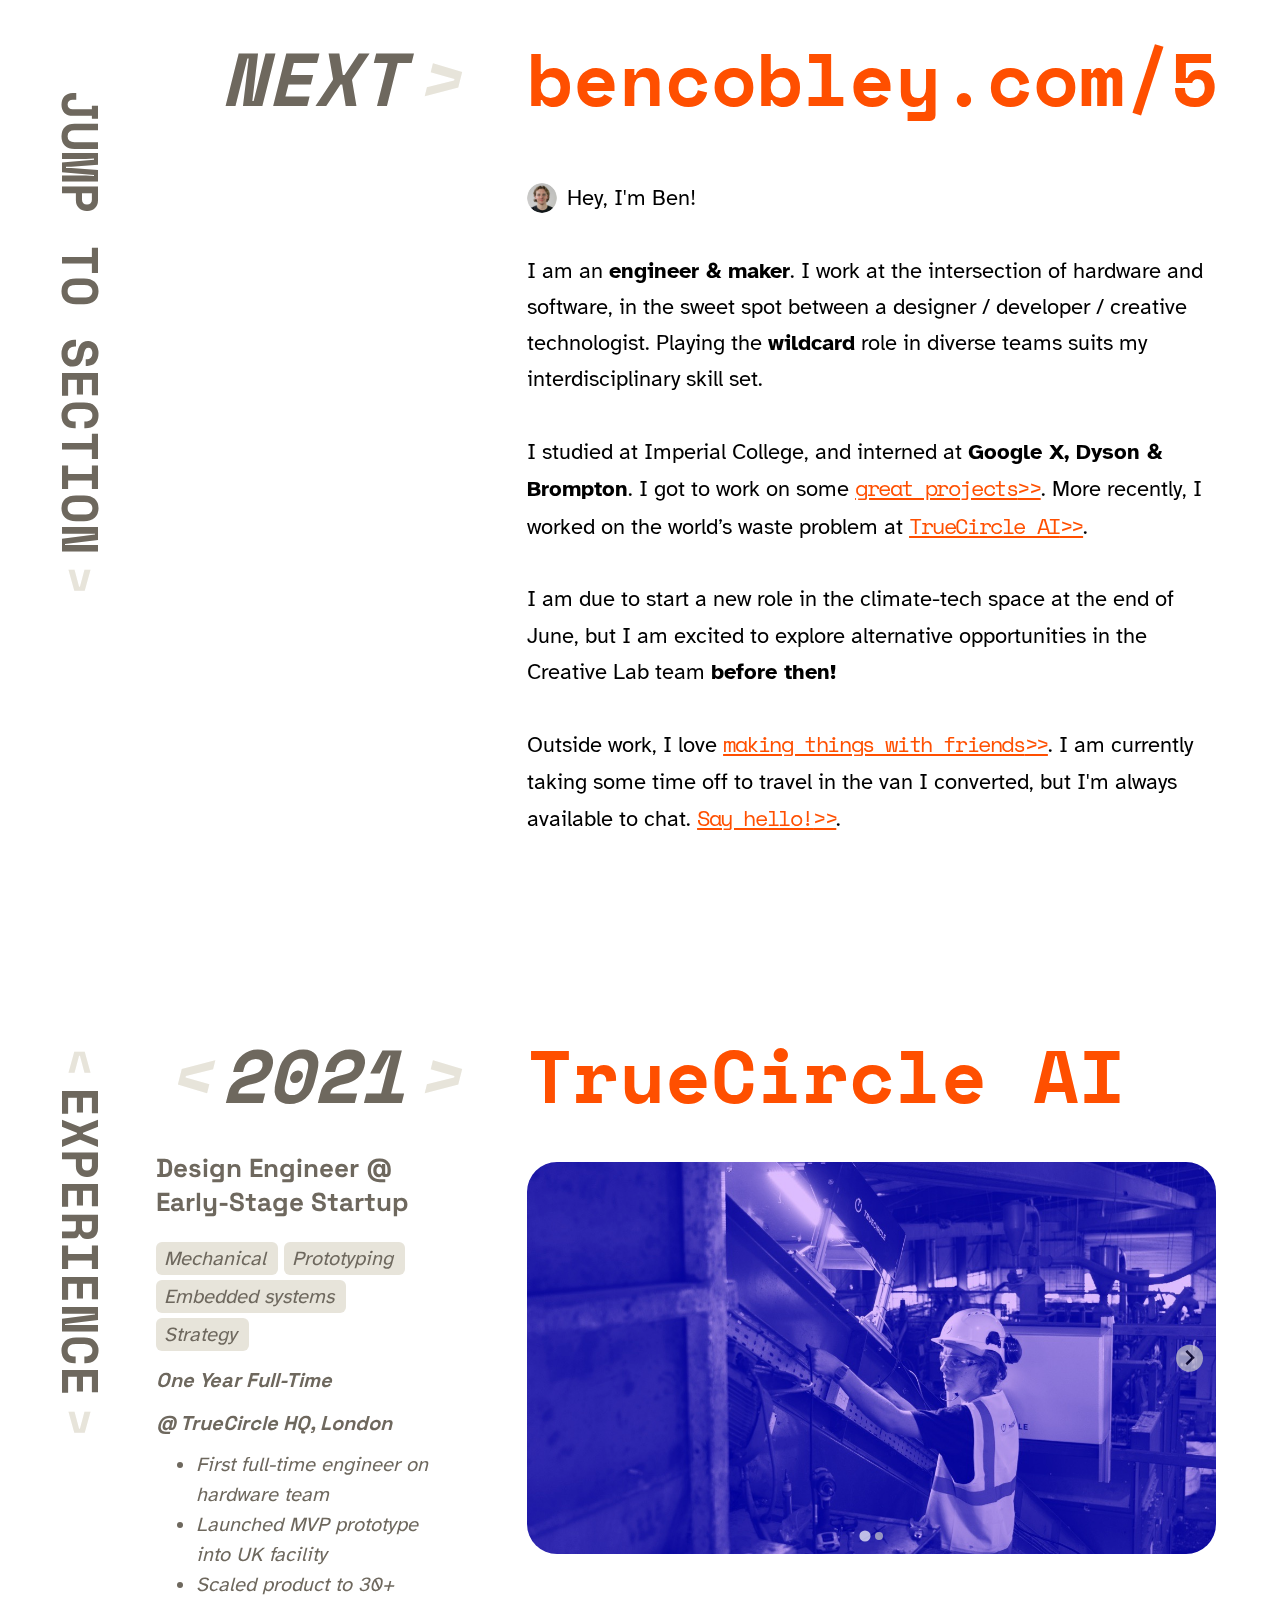
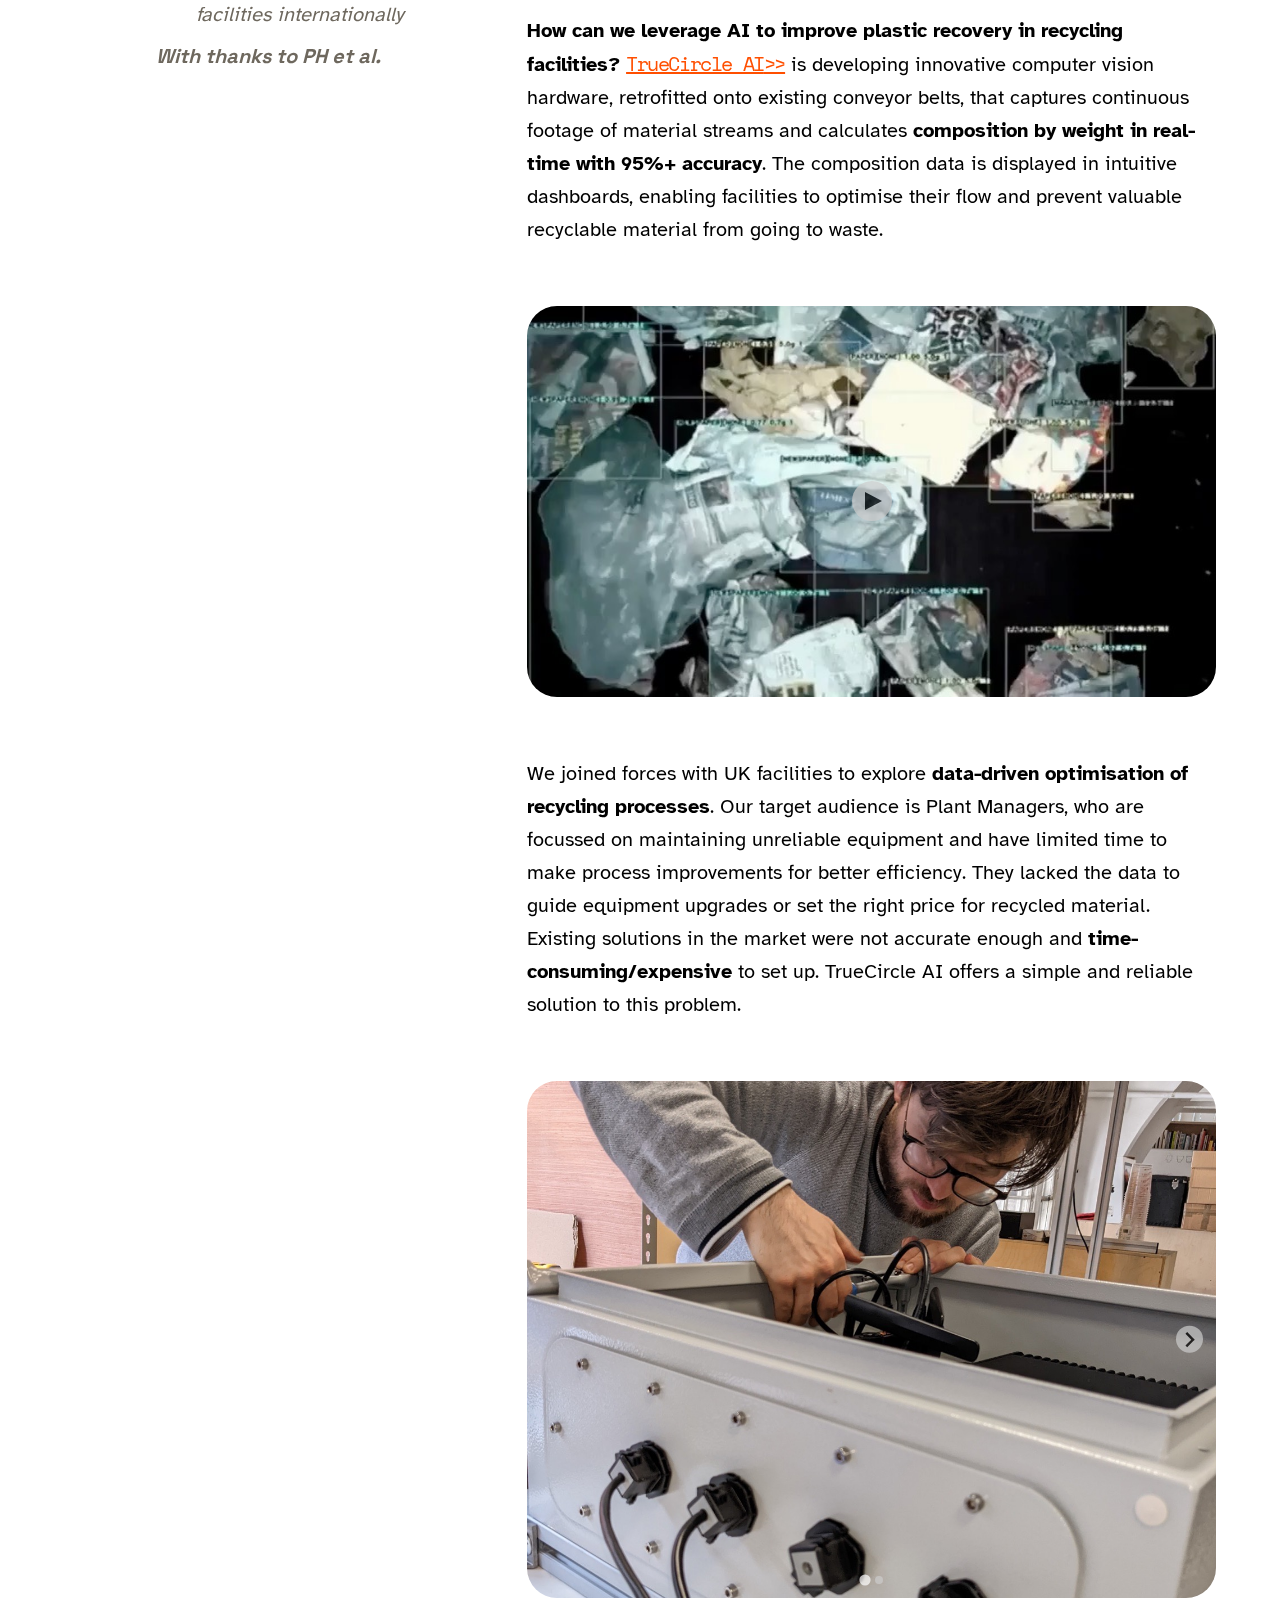
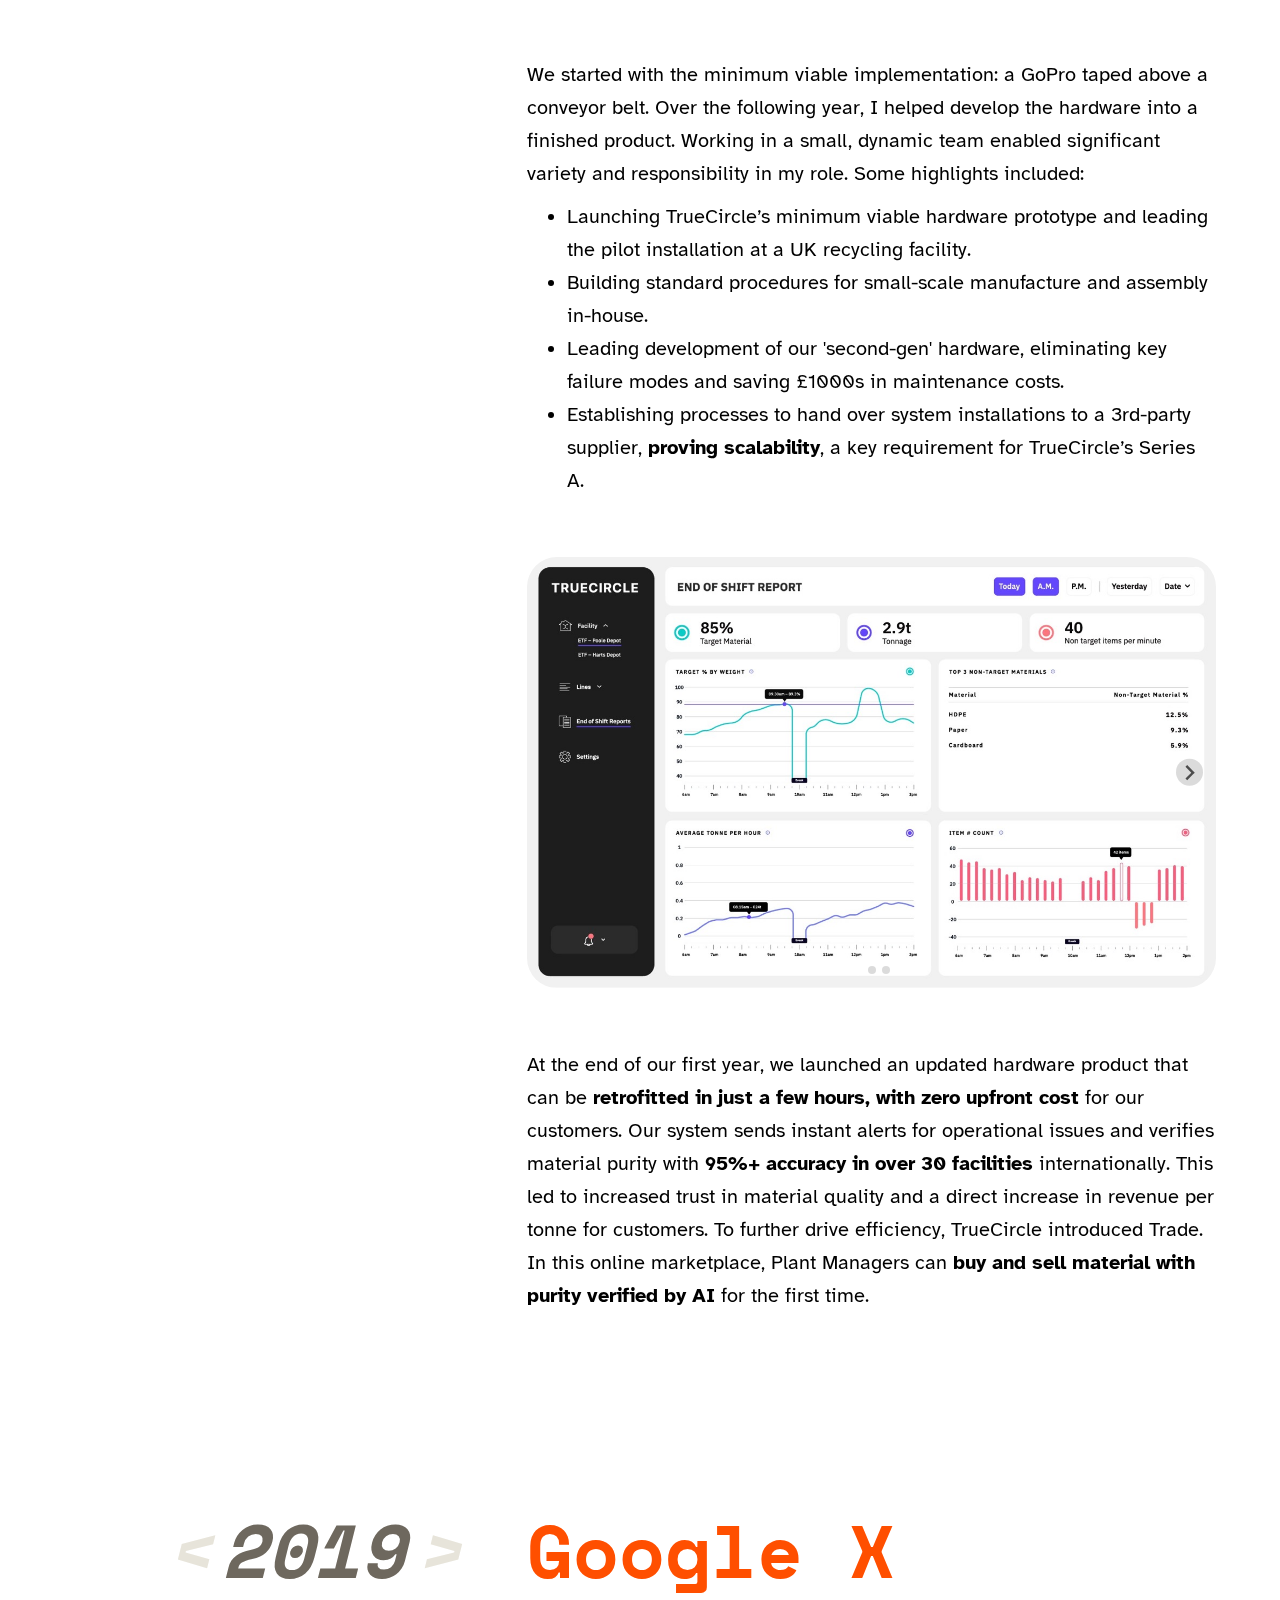
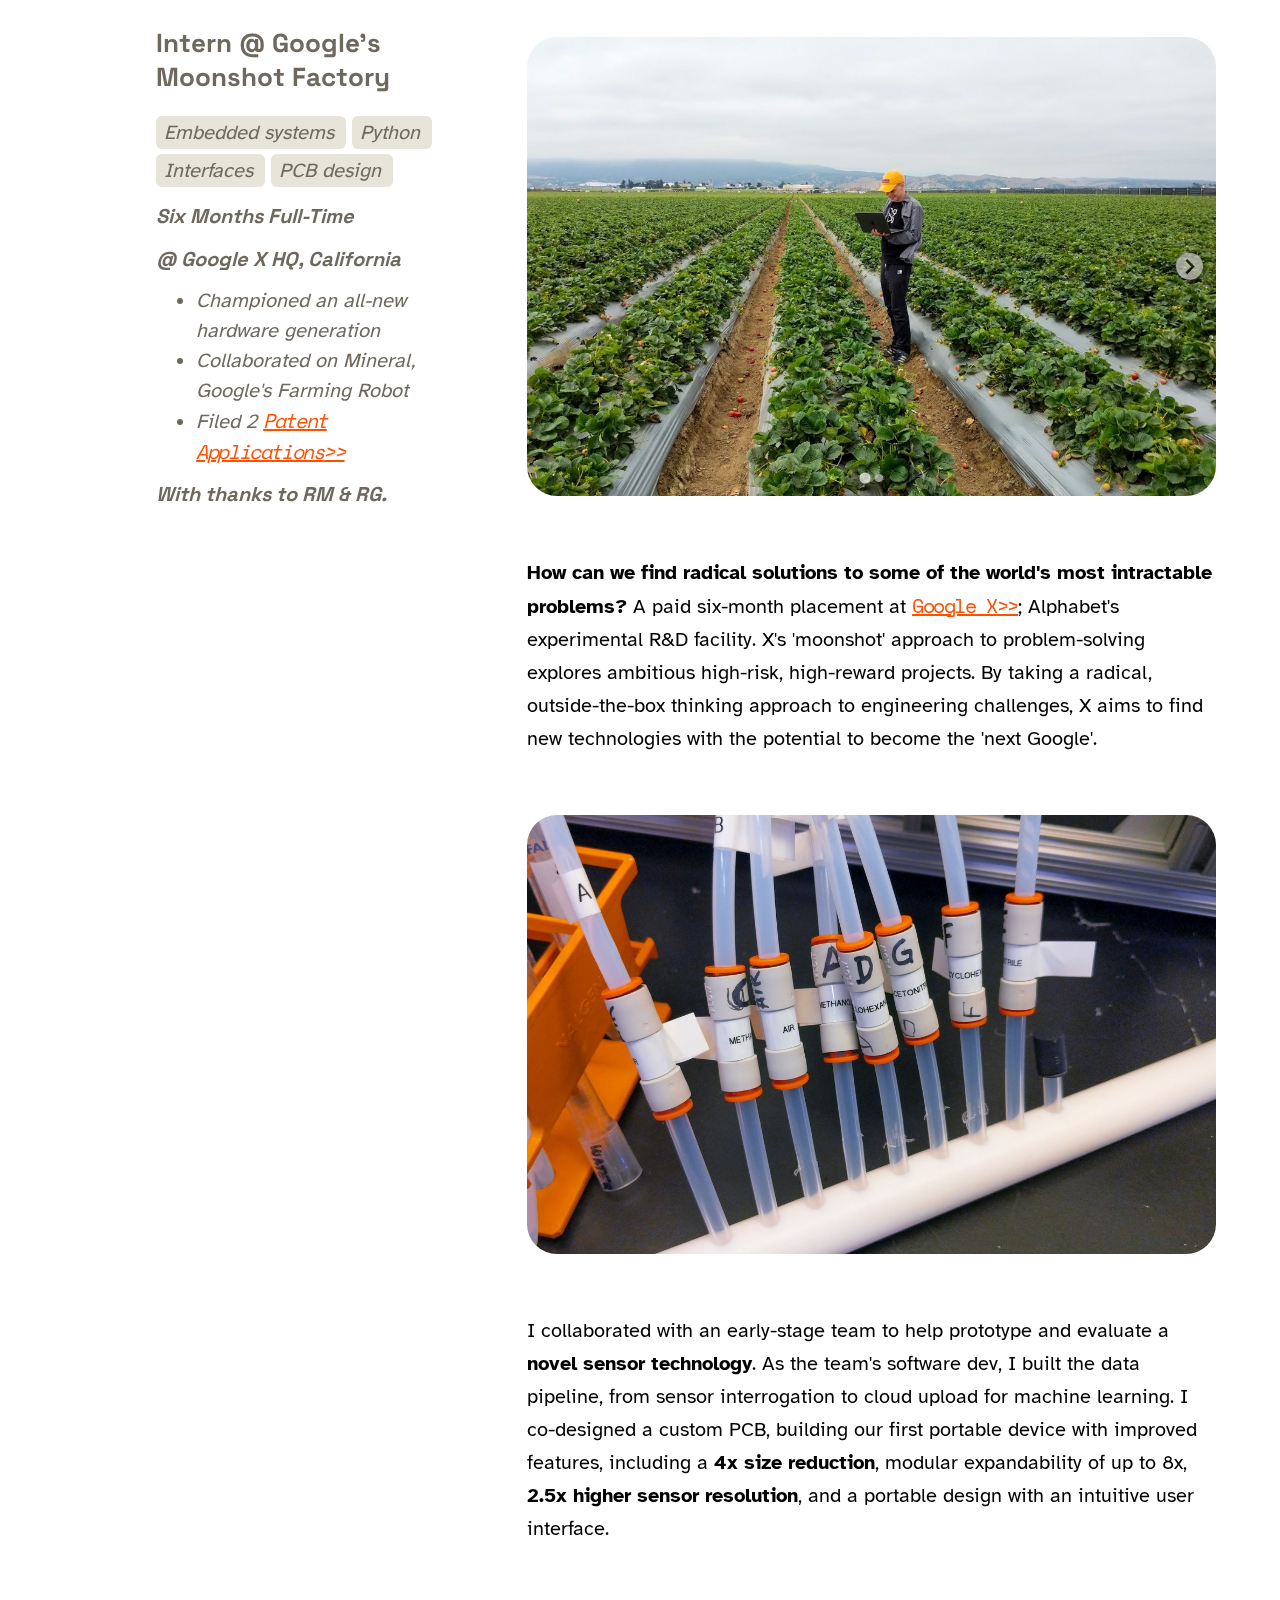
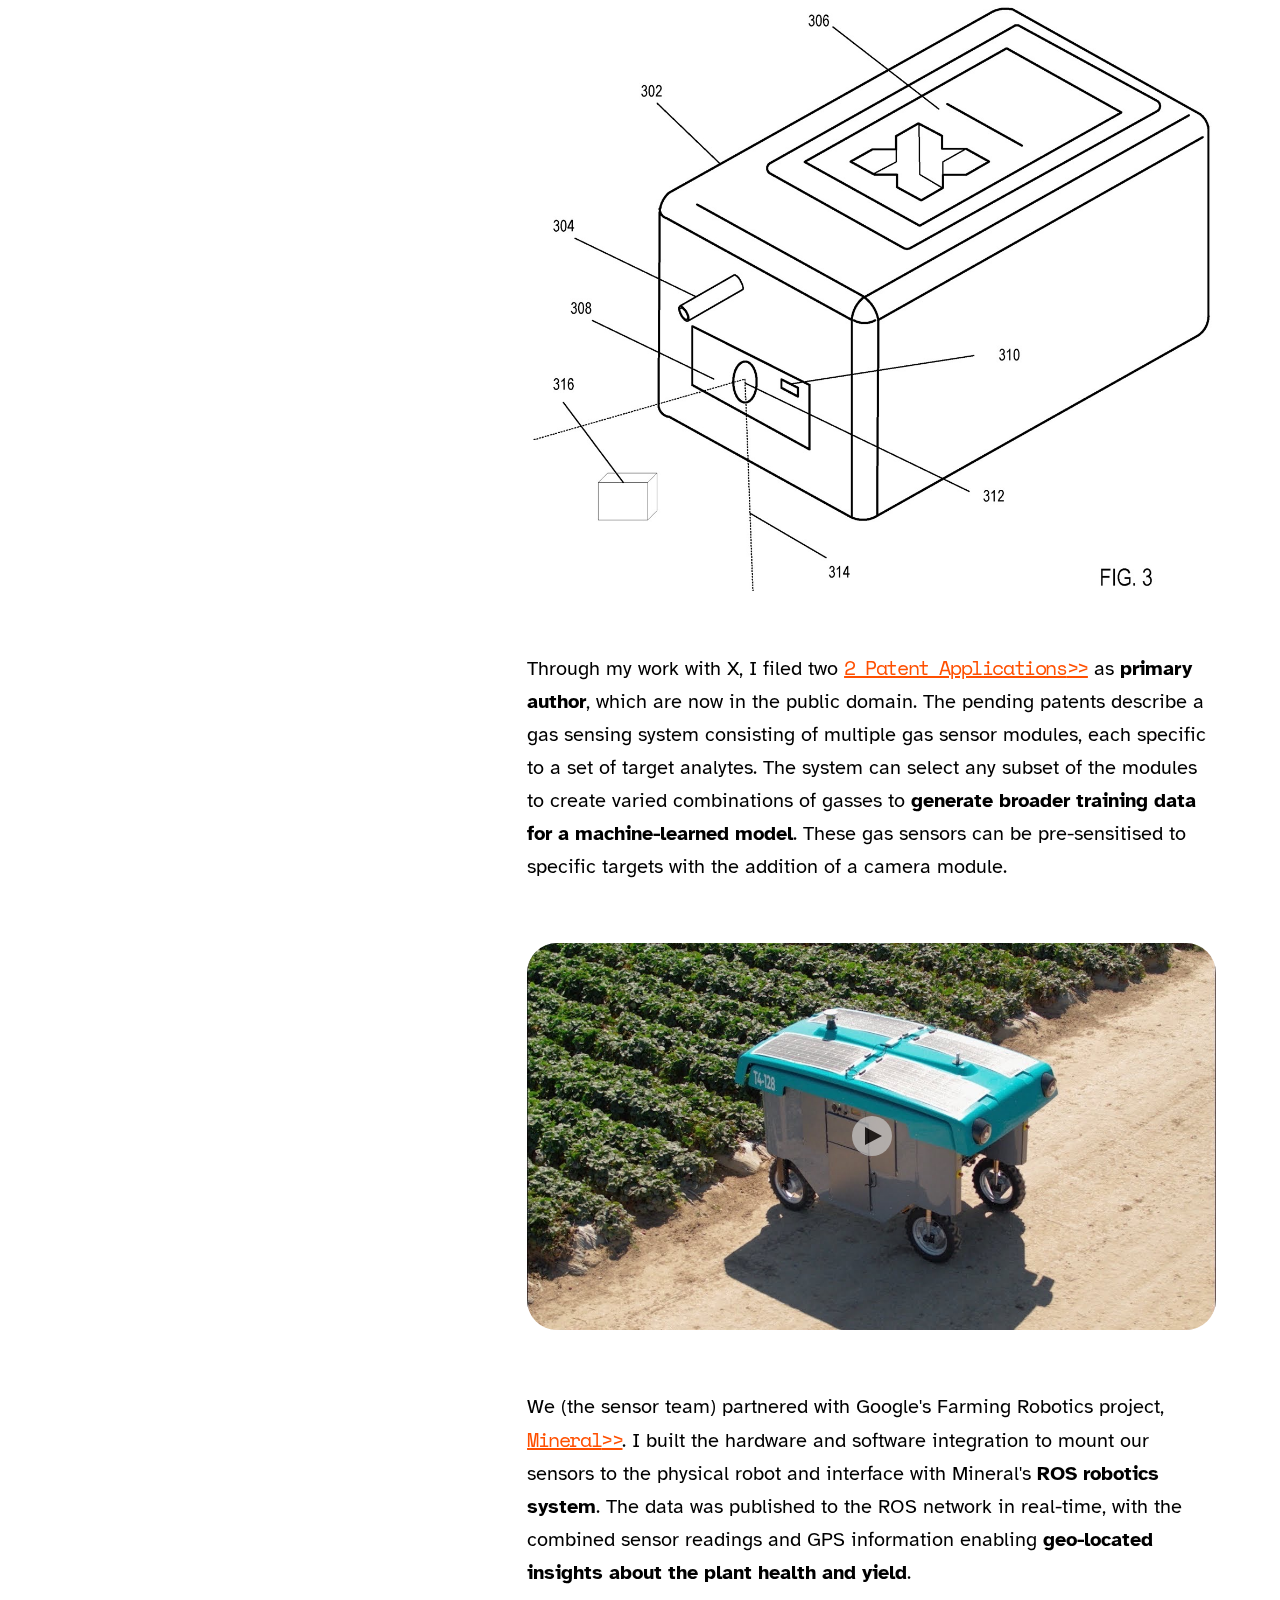
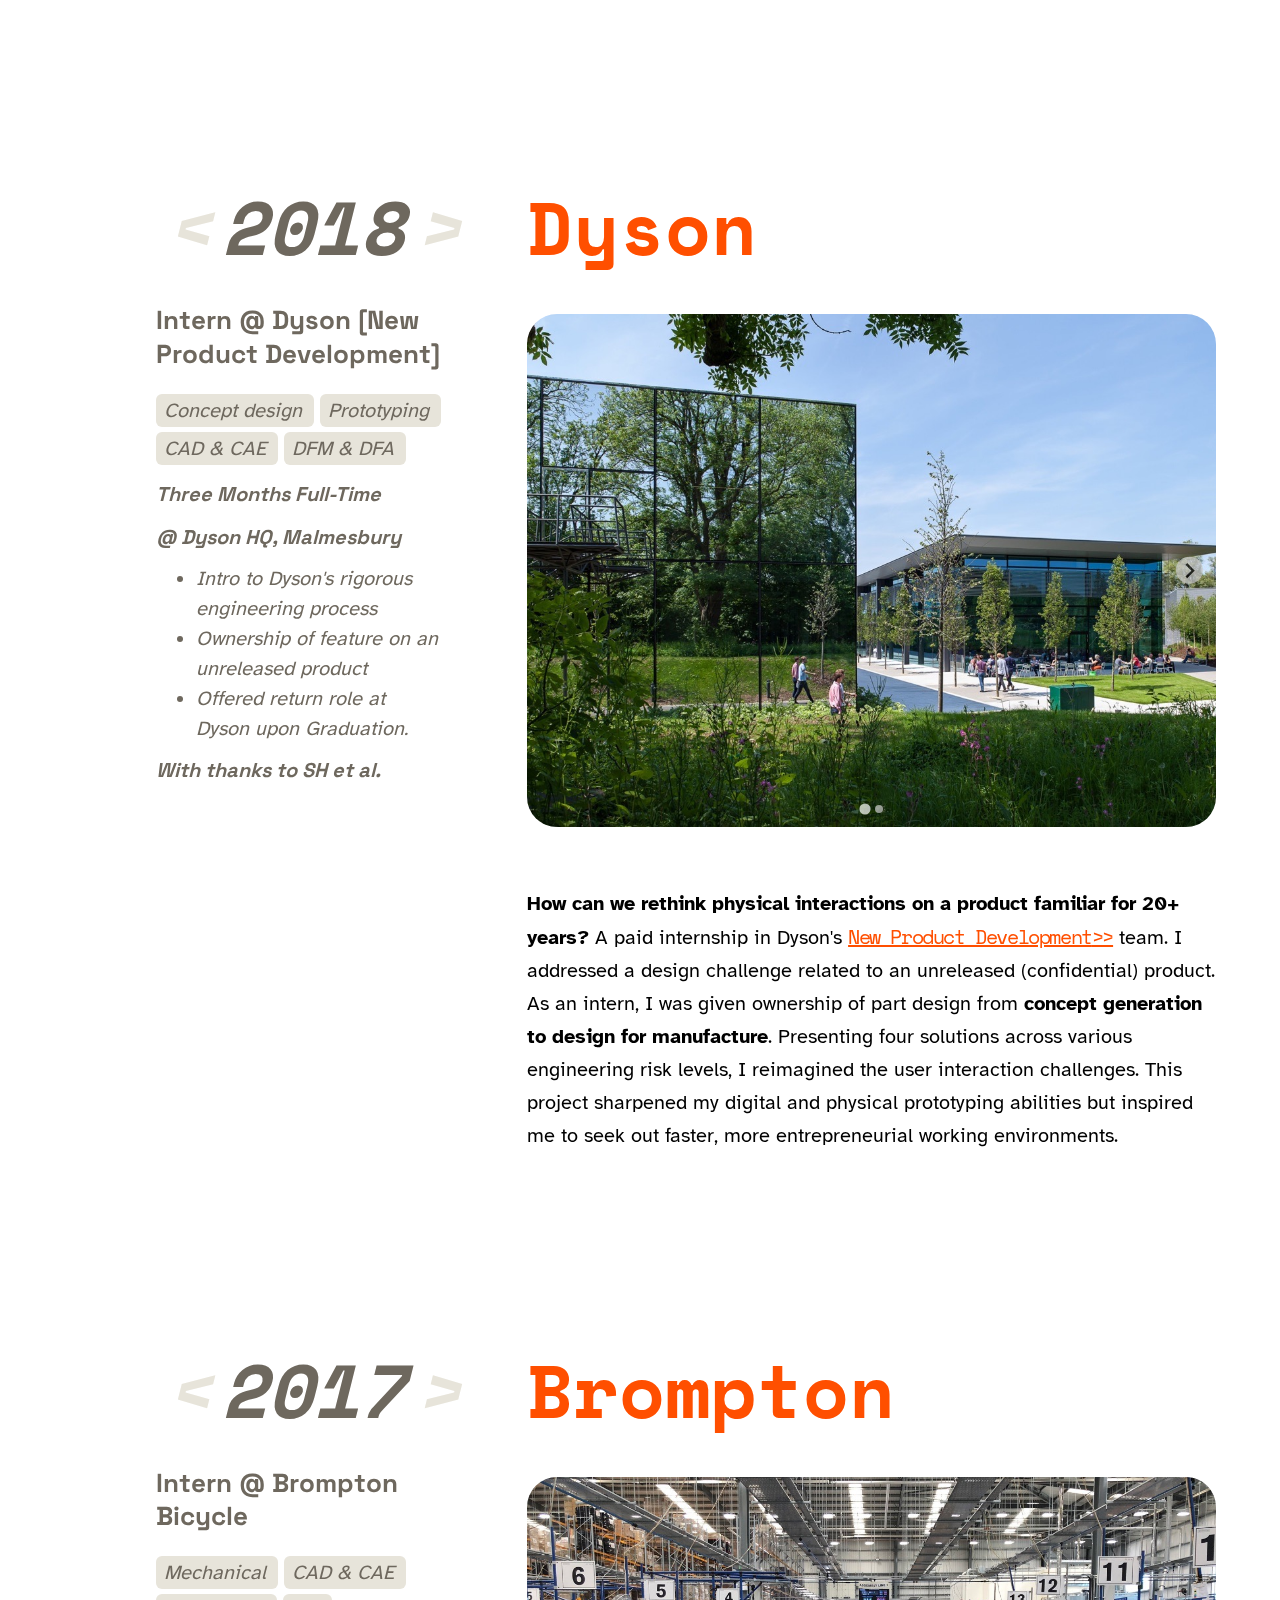
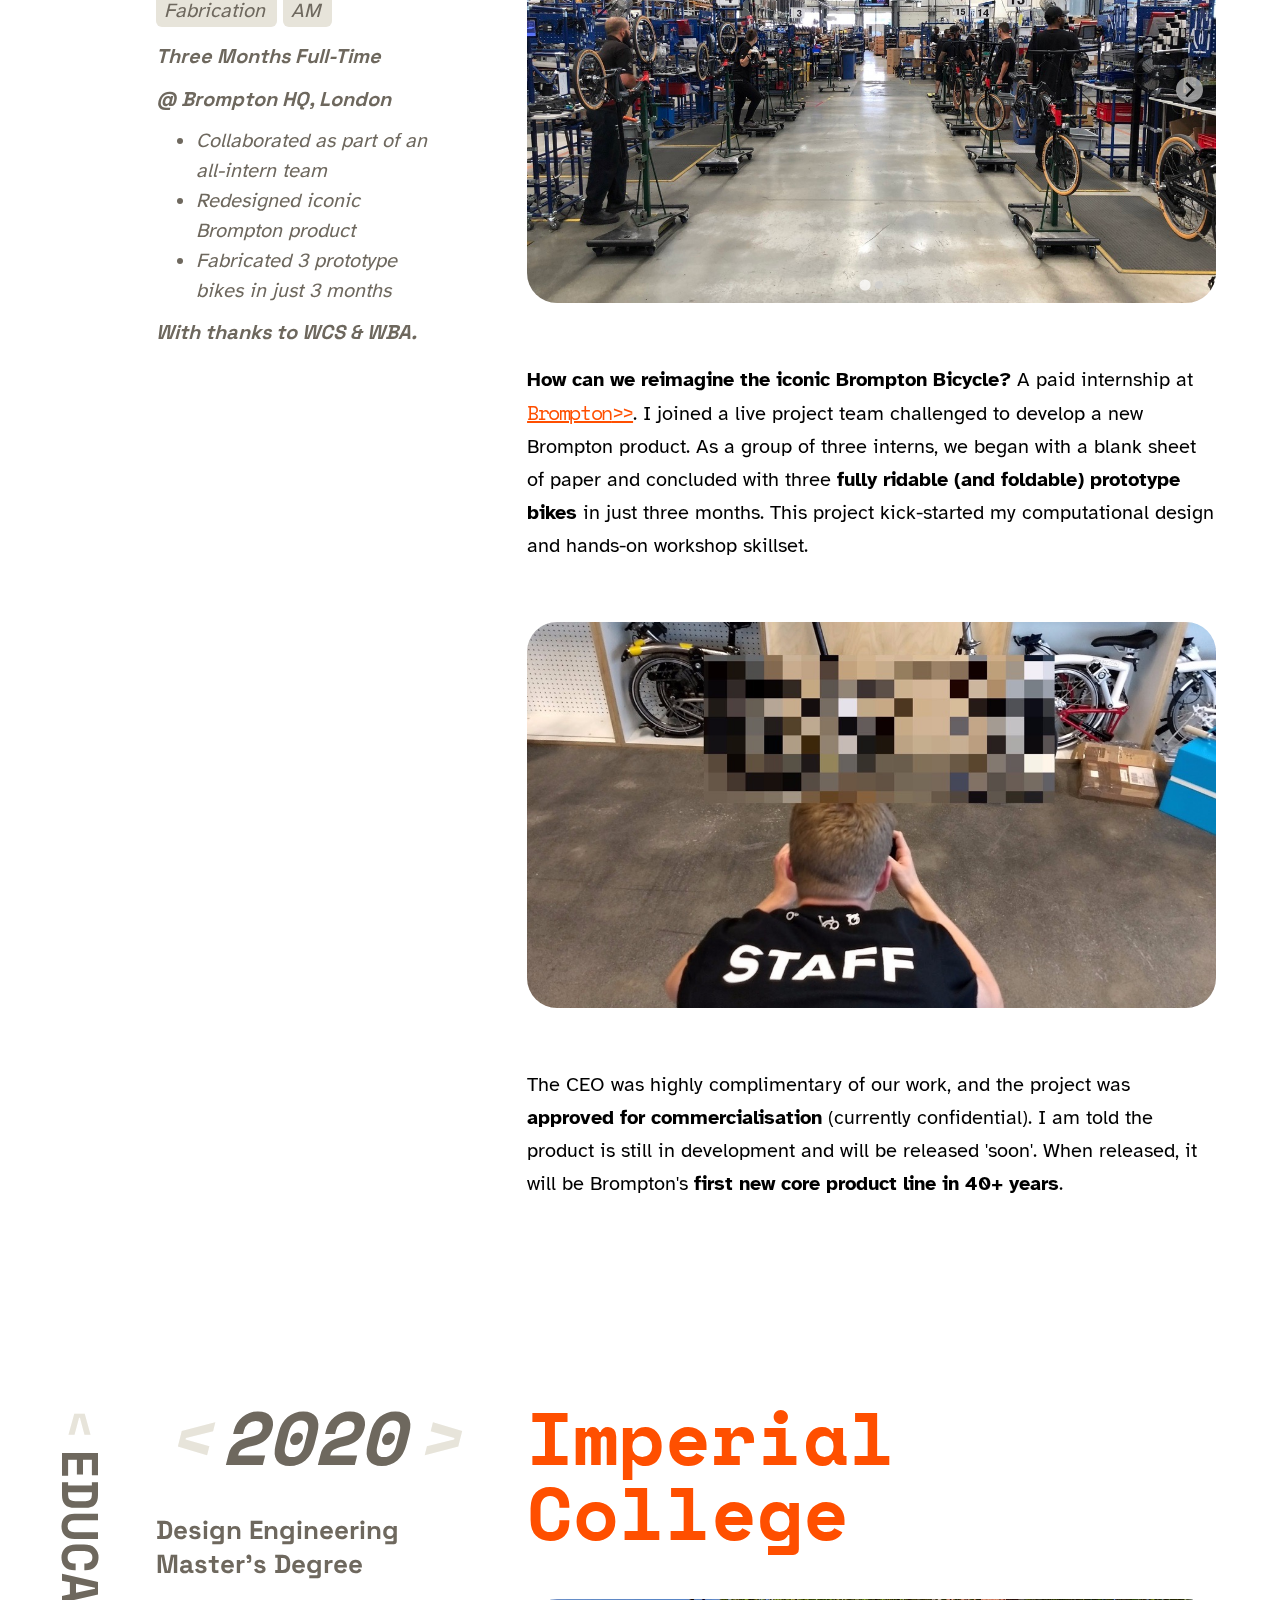
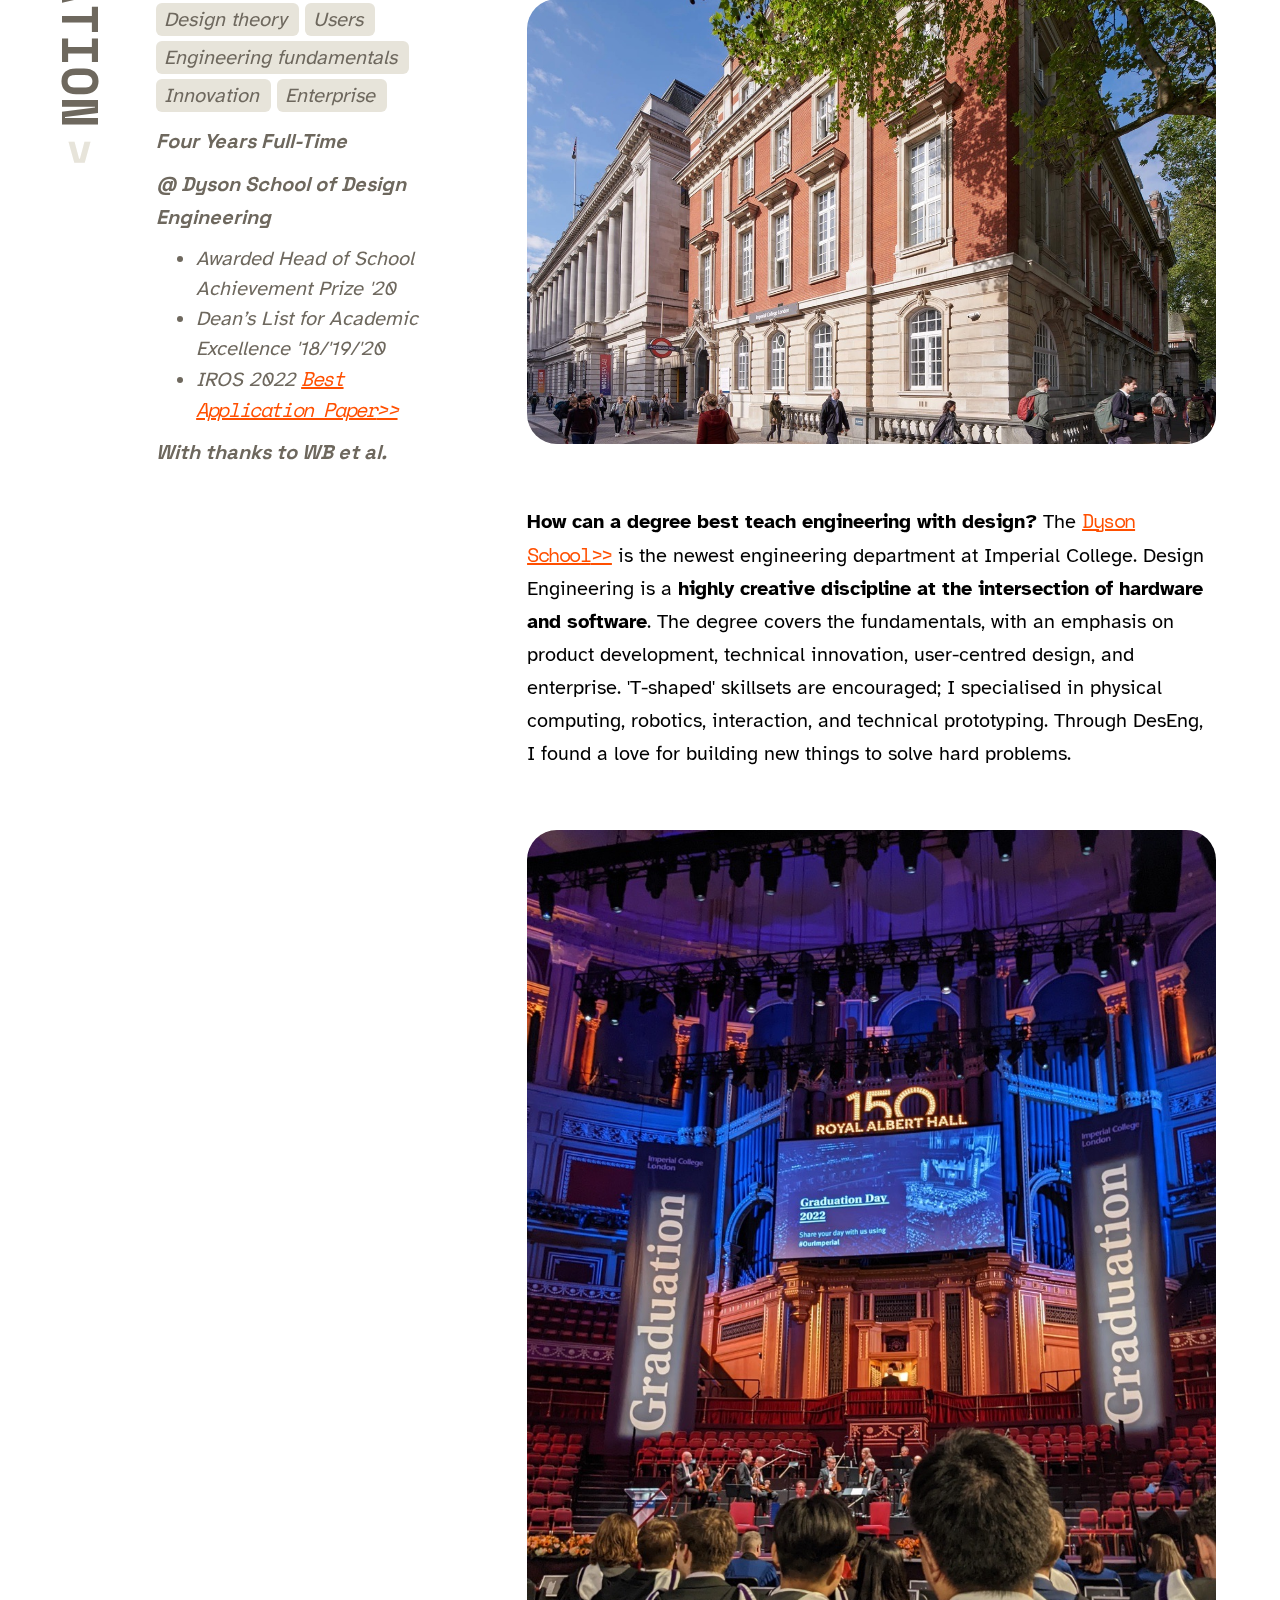
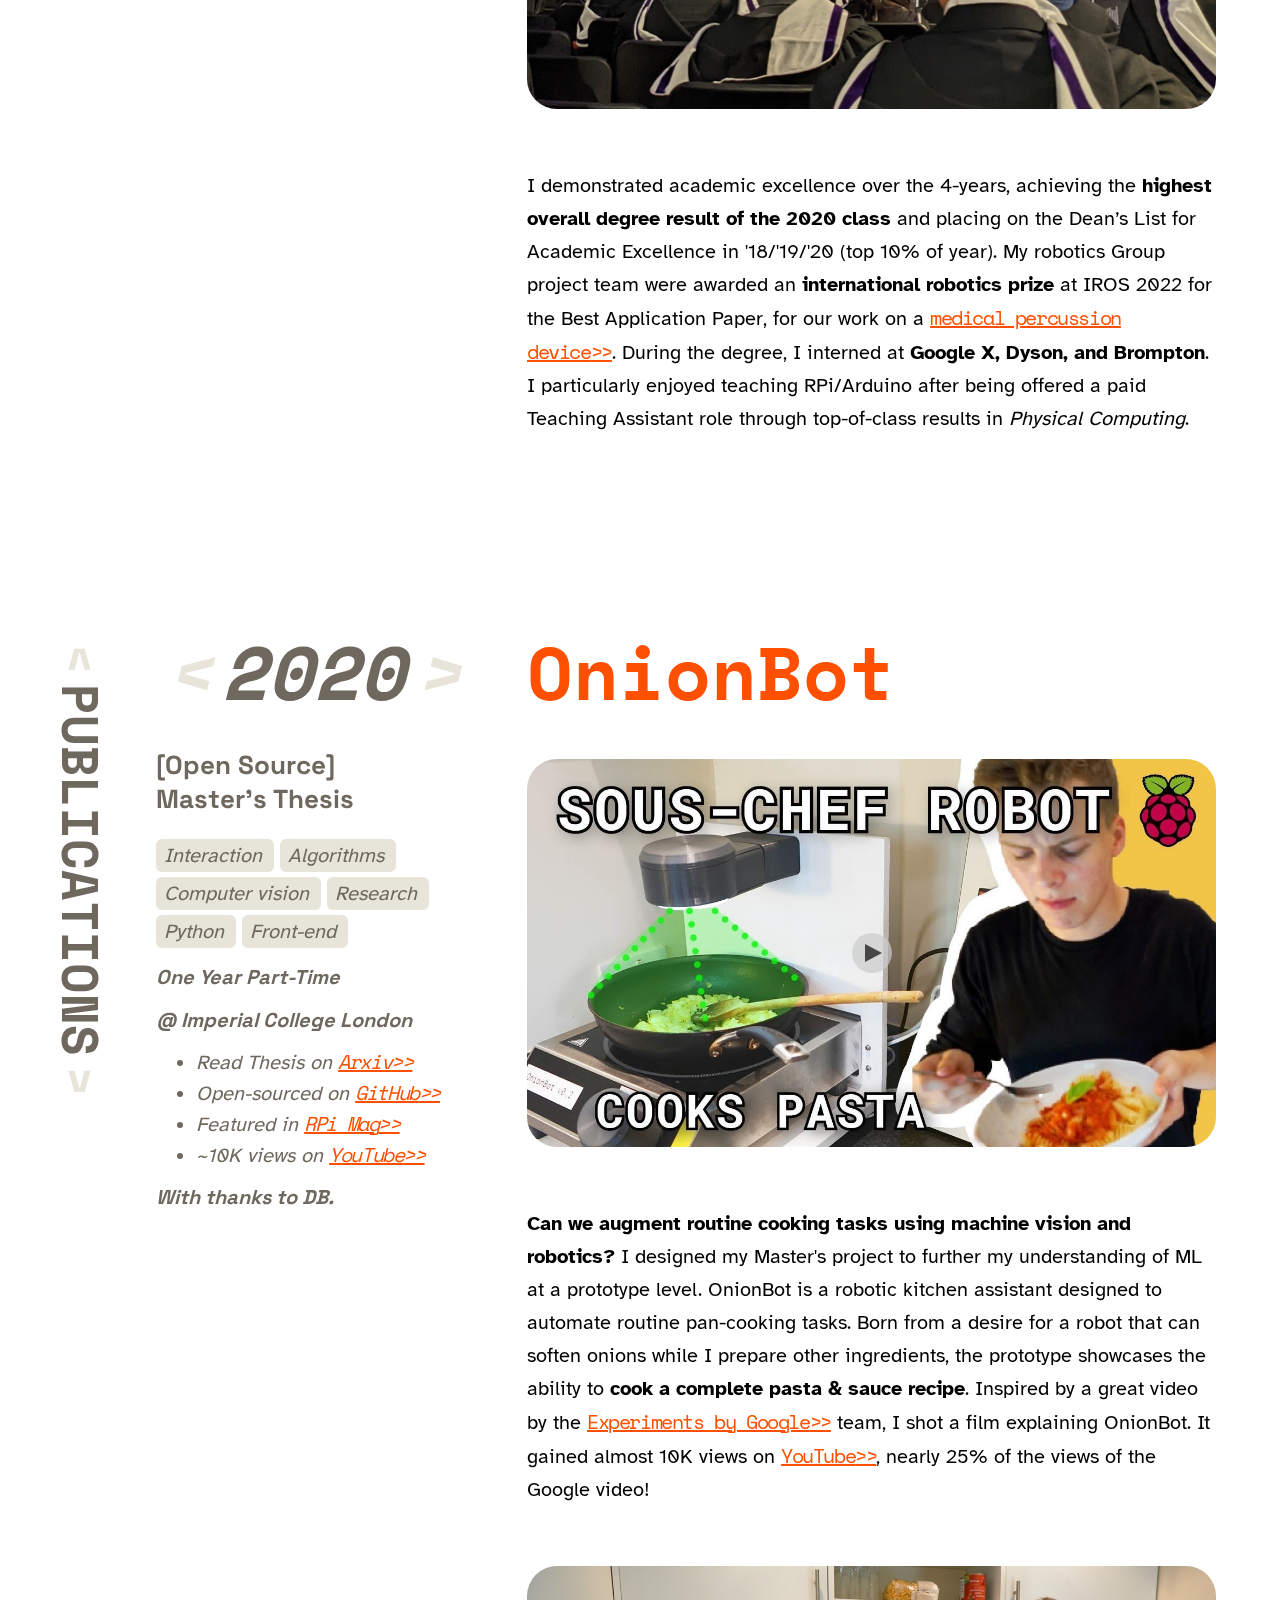
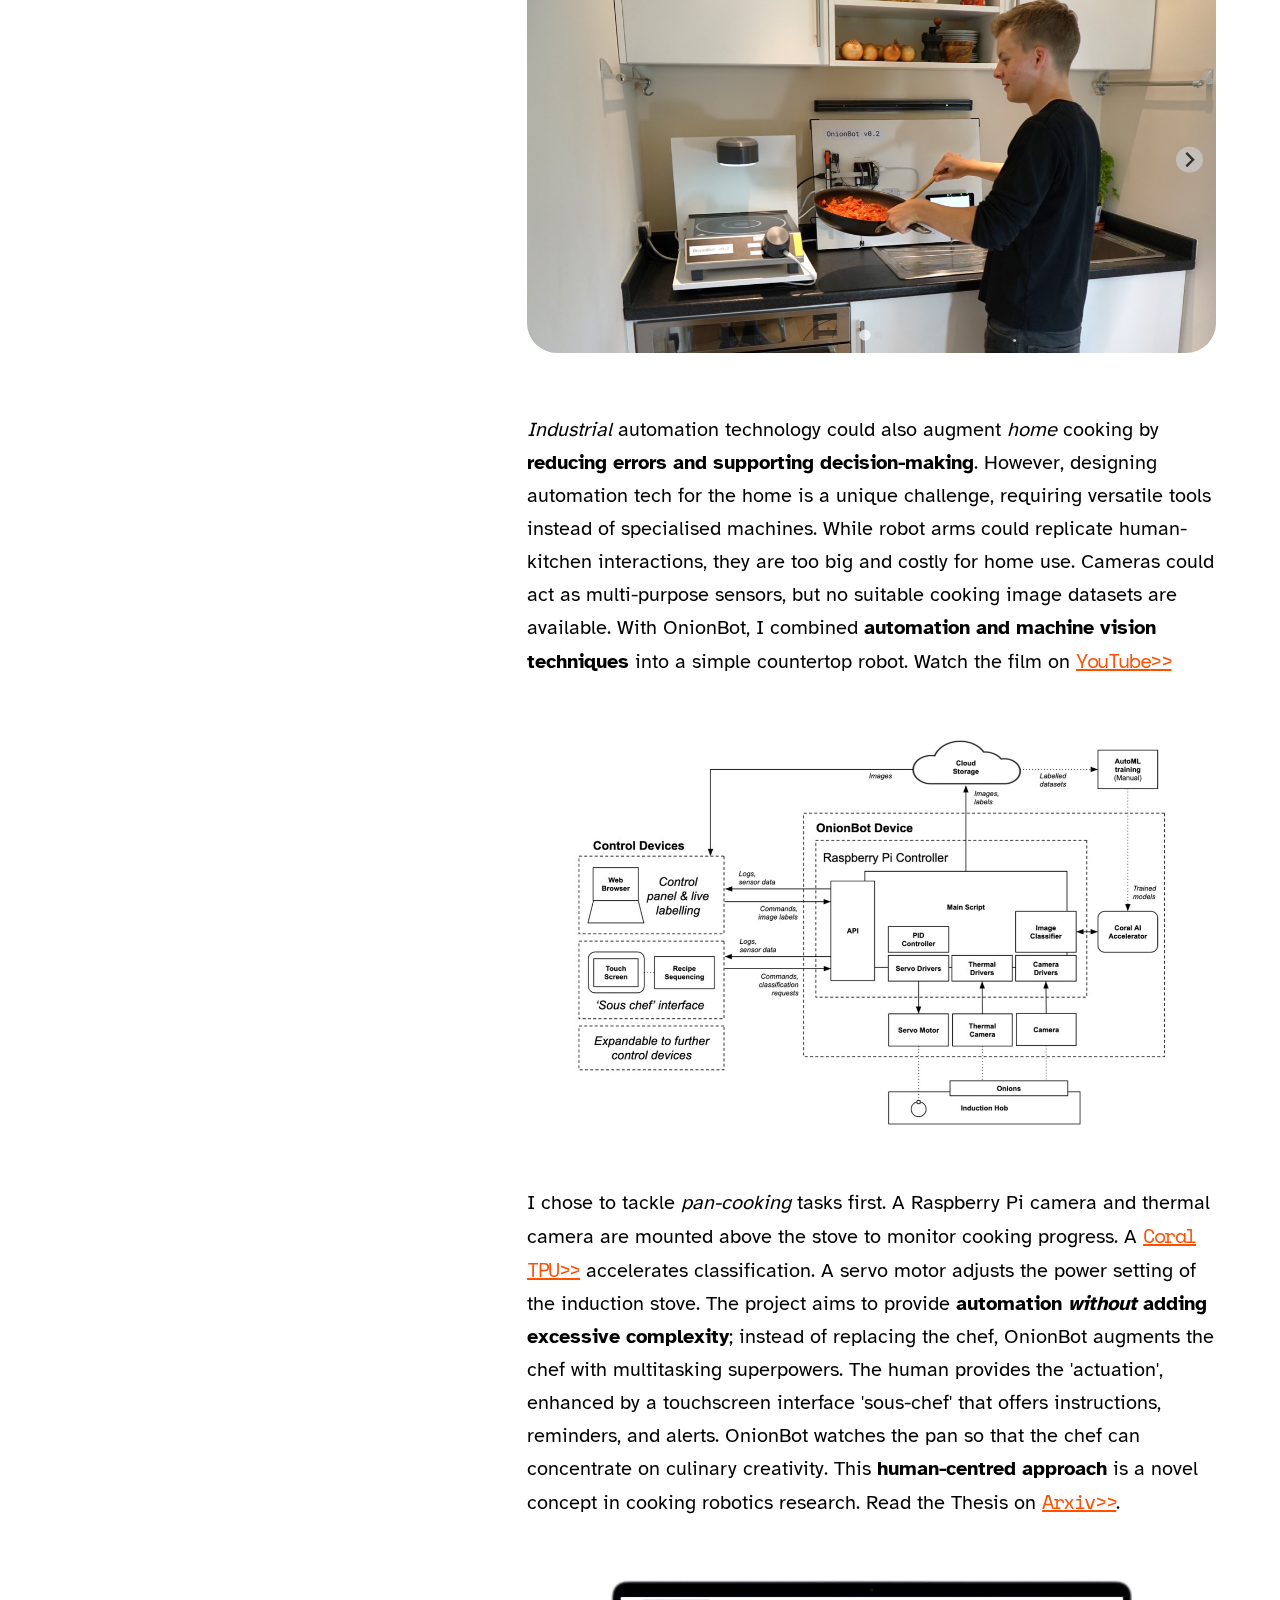
==== 5.html @ ce16a99c "Delete title, wording changes" ====
<!DOCTYPE html>
<html lang="en">
  <head>
    <meta charset="UTF-8" />
    <meta name="viewport" content="width=device-width, initial-scale=1.0" />
    <meta http-equiv="X-UA-Compatible" content="ie=edge" />
    <title>Hey! I’m Ben. | Design Engineer</title>
    <link rel="stylesheet" href="static/style.css" />
    <link rel="stylesheet" href="static/splide/splide.min.css" />
    <link rel="stylesheet" href="static/splide/splide-extension-video.min.css" />
    <link rel="apple-touch-icon" sizes="180x180" href="static/img/apple-touch-icon.png" />
    <link rel="icon" type="image/png" sizes="32x32" href="static/img/favicon-32x32.png" />
    <link rel="icon" type="image/png" sizes="16x16" href="static/img/favicon-16x16.png" />
    <meta name="theme-color" content="#000000" />
  </head>
  <body>
    <script src="static/jquery.js"></script>
    <script src="static/splide/splide.min.js"></script>
    <script src="static/splide/splide-extension-video.min.js"></script>
    <script src="static/splide/splide-extension-intersection.min.js"></script>
    <script src="static/index.js"></script>

    <!-- Content generated by Jinja2 in timeline.html: -->
    

<!-- This timeline.html file extends the base.html file, and is where the timeline content is generated. 
  The Jinja2 templating language is used to generate the HTML content from the data in the CSV files. -->



<!-- THEME -->
<div class="column">
  <div class="row theme-row" id="JUMP TO SECTION">
    <div class="column theme-column">
      <div class="theme-sticky"><a class="arrow up">&#60;</a>JUMP TO SECTION<a class="arrow down">&#62;</a></div>
    </div>
    <!-- ARTICLES -->
    <div class="column article-column">
      
      <!-- ARTICLE -->
      <div class="row article-row" id="Home">
        <div class="article-sticky">
          <span class="date"><a class="arrow left">&#60;</a>Next<a class="arrow right">&#62;</a></span>
          <span class="shorttitle"></span>
          <span class="subtitle"></span>
          <span class="skills">
            
          </span>
          <span class="duration"></span>
          <span class="location"></span>
          <span class="highlights">
            <ul>
              
            </ul></span
          >
          <span class="thanks"></span>
        </div>
        <div class="article-body">
          <span class="title">bencobley.com/5</span>
            
          <span class="text"><span class="home">

<img class="me" src="static/img/me.png" />

Hey, I'm Ben! <br /><br />
            I am an <b>engineer & maker</b>.  I work at the intersection of hardware and software, in the sweet spot between a designer / developer / creative technologist. Playing the
            <b>wildcard</b> role in diverse teams suits my interdisciplinary skill set. <br /><br />
            I studied at Imperial College, and interned at <b>Google X, Dyson & Brompton</b>. I got to work on some
            <a href="https://www.bencobley.com/#Experience">great projects</a>. More recently, I worked on the world’s waste problem at
            <a href="https://www.bencobley.com/#TrueCircle">TrueCircle AI</a>. <br /><br />
            I am due to start a new role in the climate-tech space at the end of June, but I am excited to explore alternative opportunities in the
            Creative Lab team <b>before then!</b> <br /><br />
            Outside work, I love <a href="#Projects">making things with friends</a>. I am currently taking some time off to travel in the van I
            converted, but I'm always available to chat. <a href="mailto:ben.cobley@gmail.com">Say hello!</a>.

</span></span>
           
        </div>
      </div>
      
    </div>
  </div>
  

<!-- THEME -->
<div class="column">
  <div class="row theme-row" id="Experience">
    <div class="column theme-column">
      <div class="theme-sticky"><a class="arrow up">&#60;</a>Experience<a class="arrow down">&#62;</a></div>
    </div>
    <!-- ARTICLES -->
    <div class="column article-column">
      
      <!-- ARTICLE -->
      <div class="row article-row" id="TrueCircle">
        <div class="article-sticky">
          <span class="date"><a class="arrow left">&#60;</a>2021<a class="arrow right">&#62;</a></span>
          <span class="shorttitle">TrueCircle</span>
          <span class="subtitle">Design Engineer @ Early-Stage Startup</span>
          <span class="skills">
            
            <span class="skill"><span class='skill'>Mechanical</span></span>
            
            <span class="skill"><span class='skill'>Prototyping</span></span>
            
            <span class="skill"><span class='skill'>Embedded systems</span></span>
            
            <span class="skill"><span class='skill'>Strategy</span></span>
            
          </span>
          <span class="duration">One Year Full-Time</span>
          <span class="location">@ TrueCircle HQ, London</span>
          <span class="highlights">
            <ul>
              
              <li>First full-time engineer on hardware team</li>
              
              <li>Launched MVP prototype into UK facility</li>
              
              <li>Scaled product to 30+ facilities internationally</li>
              
            </ul></span
          >
          <span class="thanks">With thanks to PH et al.</span>
        </div>
        <div class="article-body">
          <span class="title">TrueCircle AI</span>
           
          <div class="splide">
            <div class="splide__track">
              <ul class="splide__list">
                 <li class='splide__slide'><img src='static/img/TrueCircle_1a.jpeg'></li>  <li class='splide__slide'><img src='static/img/TrueCircle_1b.jpeg'></li> 
              </ul>
            </div>
          </div>
           
          <span class="text"><b>How can we leverage AI to improve plastic recovery in recycling facilities?</b> <a href='https://www.truecircle.ai/'>TrueCircle AI</a> is developing innovative computer vision hardware, retrofitted onto existing conveyor belts, that captures continuous footage of material streams and calculates <b>composition by weight in real-time with 95%+ accuracy</b>. The composition data is displayed in intuitive dashboards, enabling facilities to optimise their flow and prevent valuable recyclable material from going to waste.</span>
            
          <div class="splide">
            <div class="splide__track">
              <ul class="splide__list">
                 <li class='splide__slide' data-splide-html-video='static/img/TrueCircle_2.mp4'><img src='static/img/TrueCircle_2.jpeg'></li> 
              </ul>
            </div>
          </div>
           
          <span class="text">We joined forces with UK facilities to explore <b>data-driven optimisation of recycling processes</b>. Our target audience is Plant Managers, who are focussed on maintaining unreliable equipment and have limited time to make process improvements for better efficiency. They lacked the data to guide equipment upgrades or set the right price for recycled material. Existing solutions in the market were not accurate enough and <b> time-consuming/expensive </b> to set up. TrueCircle AI offers a simple and reliable solution to this problem.</span>
            
          <div class="splide">
            <div class="splide__track">
              <ul class="splide__list">
                 <li class='splide__slide'><img src='static/img/TrueCircle_3a.jpeg'></li>  <li class='splide__slide'><img src='static/img/TrueCircle_3b.jpeg'></li> 
              </ul>
            </div>
          </div>
           
          <span class="text">We started with the minimum viable implementation: a GoPro taped above a conveyor belt. Over the following year, I helped develop the hardware into a finished product. Working in a small, dynamic team enabled significant variety and responsibility in my role. Some highlights included: 
<ul><li>Launching TrueCircle’s minimum viable hardware prototype and leading the pilot installation at a UK recycling facility.</li>
  <li>Building standard procedures for small-scale manufacture and assembly in-house.</li>
  <li>Leading development of our 'second-gen' hardware</b>, eliminating key failure modes and saving £1000s in maintenance costs.</li>
  <li>Establishing processes to hand over system installations to a 3rd-party supplier, <b>proving scalability</b>, a key requirement for TrueCircle’s Series A.</li>
</ul></span>
            
          <div class="splide">
            <div class="splide__track">
              <ul class="splide__list">
                 <li class='splide__slide'><img src='static/img/TrueCircle_4a.jpeg'></li>  <li class='splide__slide'><img src='static/img/TrueCircle_4b.jpeg'></li>  <li class='splide__slide'><img src='static/img/TrueCircle_4c.jpeg'></li> 
              </ul>
            </div>
          </div>
           
          <span class="text">At the end of our first year, we launched an updated hardware product that can be <b>retrofitted in just a few hours, with zero upfront cost</b> for our customers. Our system sends instant alerts for operational issues and verifies material purity with <b>95%+ accuracy in over 30 facilities</b> internationally. This led to increased trust in material quality and a direct increase in revenue per tonne for customers. To further drive efficiency, TrueCircle introduced Trade. In this online marketplace, Plant Managers can <b>buy and sell material with purity verified by AI </b> for the first time.</span>
           
        </div>
      </div>
      
      <!-- ARTICLE -->
      <div class="row article-row" id="GoogleX">
        <div class="article-sticky">
          <span class="date"><a class="arrow left">&#60;</a>2019<a class="arrow right">&#62;</a></span>
          <span class="shorttitle">Google X</span>
          <span class="subtitle">Intern @ Google&#39;s Moonshot Factory</span>
          <span class="skills">
            
            <span class="skill"><span class='skill'>Embedded systems</span></span>
            
            <span class="skill"><span class='skill'>Python</span></span>
            
            <span class="skill"><span class='skill'>Interfaces</span></span>
            
            <span class="skill"><span class='skill'>PCB design</span></span>
            
          </span>
          <span class="duration">Six Months Full-Time</span>
          <span class="location">@ Google X HQ, California</span>
          <span class="highlights">
            <ul>
              
              <li>Championed an all-new hardware generation</li>
              
              <li>Collaborated on Mineral, Google's Farming Robot</li>
              
              <li>Filed 2 <a href="https://patents.google.com/?inventor=bennet+cobley&oq=bennet+cobley"> Patent Applications</a></li>
              
            </ul></span
          >
          <span class="thanks">With thanks to RM &amp; RG.</span>
        </div>
        <div class="article-body">
          <span class="title">Google X</span>
           
          <div class="splide">
            <div class="splide__track">
              <ul class="splide__list">
                 <li class='splide__slide'><img src='static/img/GoogleX_1a.jpeg'></li>  <li class='splide__slide'><img src='static/img/GoogleX_1b.jpeg'></li> 
              </ul>
            </div>
          </div>
           
          <span class="text"><b>How can we find radical solutions to some of the world's most intractable problems?</b> A paid six-month placement at <a href="https://x.company/">Google X</a>; Alphabet's experimental R&D facility. X's 'moonshot' approach to problem-solving explores ambitious high-risk, high-reward projects. By taking a radical, outside-the-box thinking approach to engineering challenges, X aims to find new technologies with the potential to become the 'next Google'.</span>
            
          <div class="splide">
            <div class="splide__track">
              <ul class="splide__list">
                 <li class='splide__slide'><img src='static/img/GoogleX_2.jpeg'></li> 
              </ul>
            </div>
          </div>
           
          <span class="text">I collaborated with an early-stage team to help prototype and evaluate a <b>novel sensor technology</b>. As the team's software dev, I built the data pipeline, from sensor interrogation to cloud upload for machine learning. I co-designed a custom PCB, building our first portable device with improved features, including a <b>4x size reduction</b>, modular expandability of up to 8x, <b>2.5x higher sensor resolution</b>, and a portable design with an intuitive user interface.</span>
            
          <div class="splide">
            <div class="splide__track">
              <ul class="splide__list">
                 <li class='splide__slide'><img src='static/img/GoogleX_3.jpeg'></li> 
              </ul>
            </div>
          </div>
           
          <span class="text">Through my work with X, I filed two <a href="https://patents.google.com/?inventor=bennet+cobley&oq=bennet+cobley">2 Patent Applications</a> as <b>primary author</b>, which are now in the public domain. The pending patents describe a gas sensing system consisting of multiple gas sensor modules, each specific to a set of target analytes. The system can select any subset of the modules to create varied combinations of gasses to <b>generate broader training data for a machine-learned model</b>. These gas sensors can be pre-sensitised to specific targets with the addition of a camera module.</span>
            
          <div class="splide">
            <div class="splide__track">
              <ul class="splide__list">
                 <li class='splide__slide' data-splide-youtube='https://www.youtube.com/watch?v=lmxrRps7DnI'><img src='static/img/lmxrRps7DnI.jpeg'></li> 
              </ul>
            </div>
          </div>
           
          <span class="text">We (the sensor team) partnered with Google's Farming Robotics project, <a href="https://x.company/projects/mineral/">Mineral</a>. I built the hardware and software integration to mount our sensors to the physical robot and interface with Mineral's <b>ROS robotics system</b>. The data was published to the ROS network in real-time, with the combined sensor readings and GPS information enabling <b>geo-located insights about the plant health and yield</b>.</span>
           
        </div>
      </div>
      
      <!-- ARTICLE -->
      <div class="row article-row" id="Dyson">
        <div class="article-sticky">
          <span class="date"><a class="arrow left">&#60;</a>2018<a class="arrow right">&#62;</a></span>
          <span class="shorttitle">Dyson</span>
          <span class="subtitle">Intern @ Dyson [New Product Development]</span>
          <span class="skills">
            
            <span class="skill"><span class='skill'>Concept design</span></span>
            
            <span class="skill"><span class='skill'>Prototyping</span></span>
            
            <span class="skill"><span class='skill'>CAD & CAE</span></span>
            
            <span class="skill"><span class='skill'>DFM & DFA</span></span>
            
          </span>
          <span class="duration">Three Months Full-Time</span>
          <span class="location">@ Dyson HQ, Malmesbury</span>
          <span class="highlights">
            <ul>
              
              <li>Intro to Dyson's rigorous engineering process</li>
              
              <li>Ownership of feature on an unreleased product</li>
              
              <li>Offered return role at Dyson upon Graduation.</li>
              
            </ul></span
          >
          <span class="thanks">With thanks to SH et al.</span>
        </div>
        <div class="article-body">
          <span class="title">Dyson</span>
           
          <div class="splide">
            <div class="splide__track">
              <ul class="splide__list">
                 <li class='splide__slide'><img src='static/img/Dyson_1.jpeg'></li>  <li class='splide__slide'><img src='static/img/Dyson_2.jpeg'></li> 
              </ul>
            </div>
          </div>
           
          <span class="text"><b>How can we rethink physical interactions on a product familiar for 20+ years? </b> A paid internship in Dyson's <a href="https://careers.dyson.com/en-gb/what-you-can-do/engineer/new-product-innovation/">New Product Development</a> team. I addressed a design challenge related to an unreleased (confidential) product. As an intern, I was given ownership of part design from <b>concept generation to design for manufacture</b>. Presenting four solutions across various engineering risk levels, I reimagined the user interaction challenges. This project sharpened my digital and physical prototyping abilities but inspired me to seek out faster, more entrepreneurial working environments.</span>
           
        </div>
      </div>
      
      <!-- ARTICLE -->
      <div class="row article-row" id="Brompton">
        <div class="article-sticky">
          <span class="date"><a class="arrow left">&#60;</a>2017<a class="arrow right">&#62;</a></span>
          <span class="shorttitle">Brompton</span>
          <span class="subtitle">Intern @ Brompton Bicycle</span>
          <span class="skills">
            
            <span class="skill"><span class='skill'>Mechanical</span></span>
            
            <span class="skill"><span class='skill'>CAD & CAE</span></span>
            
            <span class="skill"><span class='skill'>Fabrication</span></span>
            
            <span class="skill"><span class='skill'>AM</span></span>
            
          </span>
          <span class="duration">Three Months Full-Time</span>
          <span class="location">@ Brompton HQ, London</span>
          <span class="highlights">
            <ul>
              
              <li>Collaborated as part of an all-intern team</li>
              
              <li>Redesigned iconic Brompton product</li>
              
              <li>Fabricated 3 prototype bikes in just 3 months</li>
              
            </ul></span
          >
          <span class="thanks">With thanks to WCS &amp; WBA.</span>
        </div>
        <div class="article-body">
          <span class="title">Brompton</span>
           
          <div class="splide">
            <div class="splide__track">
              <ul class="splide__list">
                 <li class='splide__slide'><img src='static/img/Brompton_1a.jpeg'></li>  <li class='splide__slide'><img src='static/img/Brompton_1b.jpeg'></li> 
              </ul>
            </div>
          </div>
           
          <span class="text"><b>How can we reimagine the iconic Brompton Bicycle? </b> A paid internship at <a href="https://www.brompton.com/">Brompton</a>. I joined a live project team challenged to develop a new Brompton product. As a group of three interns, we began with a blank sheet of paper and concluded with three <b>fully ridable (and foldable) prototype bikes</b> in just three months. This project kick-started my computational design and hands-on workshop skillset.</span>
            
          <div class="splide">
            <div class="splide__track">
              <ul class="splide__list">
                 <li class='splide__slide'><img src='static/img/Brompton_2.jpeg'></li> 
              </ul>
            </div>
          </div>
           
          <span class="text">The CEO was highly complimentary of our work, and the project was <b>approved for commercialisation</b> (currently confidential). I am told the product is still in development and will be released 'soon'. When released, it will be Brompton's <b>first new core product line in 40+ years</b>.</span>
           
        </div>
      </div>
      
    </div>
  </div>
  

<!-- THEME -->
<div class="column">
  <div class="row theme-row" id="Education">
    <div class="column theme-column">
      <div class="theme-sticky"><a class="arrow up">&#60;</a>Education<a class="arrow down">&#62;</a></div>
    </div>
    <!-- ARTICLES -->
    <div class="column article-column">
      
      <!-- ARTICLE -->
      <div class="row article-row" id="Imperial">
        <div class="article-sticky">
          <span class="date"><a class="arrow left">&#60;</a>2020<a class="arrow right">&#62;</a></span>
          <span class="shorttitle">Imperial</span>
          <span class="subtitle">Design Engineering Master&#39;s Degree</span>
          <span class="skills">
            
            <span class="skill"><span class='skill'>Design theory</span></span>
            
            <span class="skill"><span class='skill'>Users</span></span>
            
            <span class="skill"><span class='skill'>Engineering fundamentals</span></span>
            
            <span class="skill"><span class='skill'>Innovation</span></span>
            
            <span class="skill"><span class='skill'>Enterprise</span></span>
            
          </span>
          <span class="duration">Four Years Full-Time</span>
          <span class="location">@ Dyson School of Design Engineering</span>
          <span class="highlights">
            <ul>
              
              <li>Awarded Head of School Achievement Prize '20</li>
              
              <li>Dean’s List for Academic Excellence '18/'19/'20</li>
              
              <li>IROS 2022 <a href='#Percussion'>Best Application Paper</a></li>
              
            </ul></span
          >
          <span class="thanks">With thanks to WB et al.</span>
        </div>
        <div class="article-body">
          <span class="title">Imperial College</span>
           
          <div class="splide">
            <div class="splide__track">
              <ul class="splide__list">
                 <li class='splide__slide'><img src='static/img/Imperial_1.jpeg'></li> 
              </ul>
            </div>
          </div>
           
          <span class="text"><b>How can a degree best teach engineering with design?</b> The <a href="https://www.imperial.ac.uk/design-engineering/">Dyson School</a> is the newest engineering department at Imperial College. Design Engineering is a <b>highly creative discipline at the intersection of hardware and software</b>. The degree covers the fundamentals, with an emphasis on product development, technical innovation, user-centred design, and enterprise. 'T-shaped' skillsets are encouraged; I specialised in physical computing, robotics, interaction, and technical prototyping. Through DesEng, I found a love for building new things to solve hard problems.</span>
            
          <div class="splide">
            <div class="splide__track">
              <ul class="splide__list">
                 <li class='splide__slide'><img src='static/img/Imperial_2.jpeg'></li> 
              </ul>
            </div>
          </div>
           
          <span class="text">I demonstrated academic excellence over the 4-years, achieving the <b>highest overall degree result of the 2020 class</b> and placing on the Dean’s List for Academic Excellence in '18/'19/'20 (top 10% of year). My robotics Group project team were awarded an <b>international robotics prize</b> at IROS 2022 for the Best Application Paper, for our work on a <a href="#Percussion">medical percussion device</a>.  During the degree, I interned at <b>Google X, Dyson, and Brompton</b>. I particularly enjoyed teaching RPi/Arduino after being offered a paid Teaching Assistant role through top-of-class results in <i>Physical Computing</i>.</span>
           
        </div>
      </div>
      
    </div>
  </div>
  

<!-- THEME -->
<div class="column">
  <div class="row theme-row" id="Publications">
    <div class="column theme-column">
      <div class="theme-sticky"><a class="arrow up">&#60;</a>Publications<a class="arrow down">&#62;</a></div>
    </div>
    <!-- ARTICLES -->
    <div class="column article-column">
      
      <!-- ARTICLE -->
      <div class="row article-row" id="OnionBot">
        <div class="article-sticky">
          <span class="date"><a class="arrow left">&#60;</a>2020<a class="arrow right">&#62;</a></span>
          <span class="shorttitle">OnionBot</span>
          <span class="subtitle">[Open Source] Master&#39;s Thesis</span>
          <span class="skills">
            
            <span class="skill"><span class='skill'>Interaction</span></span>
            
            <span class="skill"><span class='skill'>Algorithms</span></span>
            
            <span class="skill"><span class='skill'>Computer vision</span></span>
            
            <span class="skill"><span class='skill'>Research</span></span>
            
            <span class="skill"><span class='skill'>Python</span></span>
            
            <span class="skill"><span class='skill'>Front-end</span></span>
            
          </span>
          <span class="duration">One Year Part-Time</span>
          <span class="location">@ Imperial College London</span>
          <span class="highlights">
            <ul>
              
              <li>Read Thesis on <a href="https://arxiv.org/pdf/2011.05039.pdf">Arxiv</a></li>
              
              <li>Open-sourced on <a href="https://github.com/onionbot ">GitHub</a></li>
              
              <li>Featured in <a href="static/img/MagPi101.pdf">RPi Mag</a></li>
              
              <li>~10K views on <a href="https://www.youtube.com/watch?v=W4utRCyo5C4">YouTube</a></li>
              
            </ul></span
          >
          <span class="thanks">With thanks to DB.</span>
        </div>
        <div class="article-body">
          <span class="title">OnionBot</span>
           
          <div class="splide">
            <div class="splide__track">
              <ul class="splide__list">
                 <li class='splide__slide' data-splide-youtube='https://www.youtube.com/watch?v=W4utRCyo5C4'><img src='static/img/W4utRCyo5C4.jpeg'></li> 
              </ul>
            </div>
          </div>
           
          <span class="text"><b>Can we augment routine cooking tasks using machine vision and robotics?</b> I designed my Master's project to further my understanding of ML at a prototype level. OnionBot is a robotic kitchen assistant designed to automate routine pan-cooking tasks. Born from a desire for a robot that can soften onions while I prepare other ingredients, the prototype showcases the ability to <b>cook a complete pasta & sauce recipe</b>. Inspired by a great video by the <a href="https://youtu.be/ydzJPeeMiMI">Experiments by Google</a> team, I shot a film explaining OnionBot. It gained almost 10K views on <a href="https://www.youtube.com/watch?v=W4utRCyo5C4">YouTube</a>, nearly 25% of the views of the Google video!</span>
            
          <div class="splide">
            <div class="splide__track">
              <ul class="splide__list">
                 <li class='splide__slide'><img src='static/img/OnionBot_2a.jpeg'></li>  <li class='splide__slide'><img src='static/img/OnionBot_2b.jpeg'></li> 
              </ul>
            </div>
          </div>
           
          <span class="text"><i>Industrial</i> automation technology could also augment <i>home</i> cooking by <b>reducing errors and supporting decision-making</b>. However, designing automation tech for the home is a unique challenge, requiring versatile tools instead of specialised machines. While robot arms could replicate human-kitchen interactions, they are too big and costly for home use. Cameras could act as multi-purpose sensors, but no suitable cooking image datasets are available. With OnionBot, I combined <b> automation and machine vision techniques </b> into a simple countertop robot. Watch the film on <a href="https://www.youtube.com/watch?v=W4utRCyo5C4">YouTube</a></span>
            
          <div class="splide">
            <div class="splide__track">
              <ul class="splide__list">
                 <li class='splide__slide'><img src='static/img/OnionBot_3.jpeg'></li> 
              </ul>
            </div>
          </div>
           
          <span class="text">I chose to tackle <i>pan-cooking</i> tasks first. A Raspberry Pi camera and thermal camera are mounted above the stove to monitor cooking progress. A <a href="https://coral.ai/products/accelerator/">Coral TPU</a> accelerates classification. A servo motor adjusts the power setting of the induction stove. The project aims to provide <b>automation <i>without</i> adding excessive complexity</b>; instead of replacing the chef, OnionBot augments the chef with multitasking superpowers. The human provides the 'actuation', enhanced by a touchscreen interface 'sous-chef' that offers instructions, reminders, and alerts. OnionBot watches the pan so that the chef can concentrate on culinary creativity. This <b>human-centred approach</b> is a novel concept in cooking robotics research. Read the Thesis on <a href="https://arxiv.org/pdf/2011.05039.pdf">Arxiv</a>.</span>
            
          <div class="splide">
            <div class="splide__track">
              <ul class="splide__list">
                 <li class='splide__slide'><img src='static/img/OnionBot_4a.jpeg'></li>  <li class='splide__slide'><img src='static/img/OnionBot_4b.jpeg'></li> 
              </ul>
            </div>
          </div>
           
          <span class="text">Food image classifiers show poor results in real-world scenarios due to the complexity and variability of food images. OnionBot introduces two innovations: Firstly, the <b>fixed camera view above the stove provides a consistent environment</b> for capturing images. Secondly, instead of pursuing a general classification approach, OnionBot adopts a milestone-based method where only <b>key cooking events, 'milestones', are labelled</b> for each recipe. This simplifies the perception challenge by significantly reducing the classification scope (from 1000s to 10s). I created a <b>labelling interface</b> to easily build labelled cooking image datasets by manually selecting each milestone while cooking. I used Google AutoML for streamlined model training, enabling new recipe models to be trained with just a few clicks. Watch the film on <a href="https://www.youtube.com/watch?v=W4utRCyo5C4">YouTube</a></span>
            
          <div class="splide">
            <div class="splide__track">
              <ul class="splide__list">
                 <li class='splide__slide'><img src='static/img/OnionBot_5.jpeg'></li> 
              </ul>
            </div>
          </div>
           
          <span class="text">The prototype highlights the potential for automation in home cooking but requires large training datasets to advance further. A fleet of OnionBot devices could crowd-source labelled pan-cooking image data. The fleet-generated dataset, including rich metadata, could drive new research into cooking with AI. <b>I open-sourced OnionBot</b> to encourage further research; Texas-based Hill Yu reached out to me; he has built an OnionBot prototype (pictured above) called <a href="https://www.kitchenautomatique.com/">Kitchen Automatique</a> and fundraised $40K to <b>commercialise the idea</b>. Wishing Kitchen Automatique the best of luck!</span>
           
        </div>
      </div>
      
      <!-- ARTICLE -->
      <div class="row article-row" id="Percussion">
        <div class="article-sticky">
          <span class="date"><a class="arrow left">&#60;</a>2020<a class="arrow right">&#62;</a></span>
          <span class="shorttitle">Percussion</span>
          <span class="subtitle">Robotics Research 
Group Project</span>
          <span class="skills">
            
            <span class="skill"><span class='skill'>Mechanical design</span></span>
            
            <span class="skill"><span class='skill'>AM</span></span>
            
            <span class="skill"><span class='skill'>Simulation</span></span>
            
            <span class="skill"><span class='skill'>Research</span></span>
            
          </span>
          <span class="duration">Three Months Part-Time</span>
          <span class="location">@ MORPH Robotics Lab Imperial College London</span>
          <span class="highlights">
            <ul>
              
              <li>Awarded Best Application Paper at <a href="https://iros2022.org/2022/10/30/award-winners/">IROS 2022</a></li>
              
              <li>Published in <a href="https://ieeexplore.ieee.org/document/9830846/">IEEE RA-L</a> </li>
              
              <li>Shared in the <a href="https://www.imperial.ac.uk/news/242295/imperial-engineering-students-awarded-international-robotics/">Imperial Newsletter</a></li>
              
            </ul></span
          >
          <span class="thanks">With thanks to PZQ/OT/YT/TN.</span>
        </div>
        <div class="article-body">
          <span class="title">Medical Percussion</span>
           
          <div class="splide">
            <div class="splide__track">
              <ul class="splide__list">
                 <li class='splide__slide' data-splide-html-video='static/img/Percussion_1.mp4'><img src='static/img/Percussion_1.jpeg'></li> 
              </ul>
            </div>
          </div>
           
          <span class="text"><b>Can we replicate an ancient medical diagnosis tool with modern technology?</b> What is Percussion? Medical percussion involves tapping the chest, back, and abdomen to assess the condition of underlying tissues based on the resulting acoustic response. <b>Despite its frequent use in medical diagnosis, percussion dynamics are not fully understood.</b> Experienced practitioners modify the percussion force and impulse by adjusting the stiffness in their elbow and wrist joints, but the correlation between these adjustments and the acoustic response remains underexplored. This project explored how robotics and ML could help standardise medical percussion examinations.</span>
            
          <div class="splide">
            <div class="splide__track">
              <ul class="splide__list">
                 <li class='splide__slide'><img src='static/img/Percussion_2.jpeg'></li> 
              </ul>
            </div>
          </div>
           
          <span class="text">Our Robotics Lab Group introduced a <b>novel robotic percussion device</b> designed to imitate the human percussion technique through a two-degree-of-freedom linkage mechanism with adjustable joint stiffness. The force profile of a medical student performing percussion was captured and used to inform the simulation of a mathematical model of the mechanism in MATLAB (above). This allowed for identifying the <b>optimal parameters to build a hardware prototype</b>. The device was evaluated on a silicone phantom tissue model, demonstrating a <b>force profile comparable to that of a human performer</b>, with reduced variability between successive percussion actions.</span>
            
          <div class="splide">
            <div class="splide__track">
              <ul class="splide__list">
                 <li class='splide__slide' data-splide-html-video='static/img/Percussion_3.mp4'><img src='static/img/Percussion_3.jpeg'></li> 
              </ul>
            </div>
          </div>
           
          <span class="text">I contributed to the <b>development and analysis of the initial robotic device</b>. Teammate Oliver Thompson outlines the device in the presentation below. Oli's presentation was awarded Best Presentation Overall at IROS RoPat20 Robot-Assisted Training For Primary Care Workshop.</span>
            
          <div class="splide">
            <div class="splide__track">
              <ul class="splide__list">
                 <li class='splide__slide' data-splide-youtube='https://www.youtube.com/watch?v=fW7HsbtPrFo'><img src='static/img/fW7HsbtPrFo.jpeg'></li> 
              </ul>
            </div>
          </div>
           
          <span class="text"><b>My colleagues continued researching the topic after our graduation</b>. In their first experiment, the device used spectro-temporal analysis with 1-D Continuous Wavelet Transform (CWT) to identify hard nodules resembling lipomas in silicone phantom tissue. In their second experiment, Gaussian Mixture Modelling (GMM) and Neural Network (NN) predictive models were used to classify composite phantom tissue of varying density and thickness. The proposed device and methods achieved up to 97.5% accuracy in the classification of phantoms, indicating the potential for robotic solutions to <b>standardise and improve the accuracy of percussion</b> diagnostic procedures.  This paper was accepted for publication in <a href="https://ieeexplore.ieee.org/document/9830846/">IEEE RA-L</a>.</span>
            
          <div class="splide">
            <div class="splide__track">
              <ul class="splide__list">
                 <li class='splide__slide'><img src='static/img/Percussion_4.jpeg'></li> 
              </ul>
            </div>
          </div>
           
          <span class="text">Pilar Zhang Qiu presented the paper at IROS2022 in Kyoto, Japan. We were thrilled to be awarded the <a href="https://iros2022.org/2022/10/30/award-winners/">Best Application Paper Award</a>. This was all <b>thanks to my wonderful colleagues</b> Pilar Zhang Qiu, Jacob Tan, Oliver Thompson, and our supervisor, Prof Thrishantha Nanayakkara.</span>
           
        </div>
      </div>
      
    </div>
  </div>
  

<!-- THEME -->
<div class="column">
  <div class="row theme-row" id="Projects">
    <div class="column theme-column">
      <div class="theme-sticky"><a class="arrow up">&#60;</a>Projects<a class="arrow down">&#62;</a></div>
    </div>
    <!-- ARTICLES -->
    <div class="column article-column">
      
      <!-- ARTICLE -->
      <div class="row article-row" id="Dome">
        <div class="article-sticky">
          <span class="date"><a class="arrow left">&#60;</a>2022<a class="arrow right">&#62;</a></span>
          <span class="shorttitle">Dome</span>
          <span class="subtitle">Passion Project</span>
          <span class="skills">
            
            <span class="skill"><span class='skill'>CAD</span></span>
            
            <span class="skill"><span class='skill'>Fabrication</span></span>
            
            <span class="skill"><span class='skill'>Raspberry Pi</span></span>
            
            <span class="skill"><span class='skill'>3D printing</span></span>
            
          </span>
          <span class="duration">Evenings &amp; Weekends</span>
          <span class="location">@ Home</span>
          <span class="highlights">
            <ul>
              
              <li>60 polycarbonate panels in 3 different sizes</li>
              
              <li>35 glazing hubs 3D printed in clear PETG</li>
              
              <li>95 wooden struts in 3 different lengths</li>
              
              <li>There is a reason people build in rectangles!</li>
              
            </ul></span
          >
          <span class="thanks">With thanks to ZK et al.</span>
        </div>
        <div class="article-body">
          <span class="title">Geodesic Dome</span>
           
          <div class="splide">
            <div class="splide__track">
              <ul class="splide__list">
                 <li class='splide__slide'><img src='static/img/Dome_1a.jpeg'></li>  <li class='splide__slide'><img src='static/img/Dome_1b.jpeg'></li>  <li class='splide__slide'><img src='static/img/Dome_1c.jpeg'></li>  <li class='splide__slide'><img src='static/img/Dome_1d.jpeg'></li> 
              </ul>
            </div>
          </div>
           
          <span class="text"><b>Can we become self-sufficient by growing vegetables in a (futuristic) greenhouse? </b>After the success of <a href="#FarmBot">FarmBot</a>, we built a geodesic dome greenhouse for propagation and overwintering vegetable plants. Built using a <a href="https://buildwithhubs.co.uk/">Hubs</a> geodesic frame, kit with a custom polycarbonate glazing + 3D printed solution. Design spec: Icosahedron, Frequency 2, Subdivision class I, 3/4 Sphere (with flat base). <a href="https://acidome.com/lab/calc/#Flat_3/4_Piped_D88_2V_R1.606_beams_38x19">3D model</a></span>
           
        </div>
      </div>
      
      <!-- ARTICLE -->
      <div class="row article-row" id="Inky">
        <div class="article-sticky">
          <span class="date"><a class="arrow left">&#60;</a>2021<a class="arrow right">&#62;</a></span>
          <span class="shorttitle">Inky</span>
          <span class="subtitle">Passion Project</span>
          <span class="skills">
            
            <span class="skill"><span class='skill'>Raspberry Pi</span></span>
            
            <span class="skill"><span class='skill'>Python</span></span>
            
            <span class="skill"><span class='skill'>APIs</span></span>
            
          </span>
          <span class="duration">Evenings &amp; Weekends</span>
          <span class="location">@ Home</span>
          <span class="highlights">
            <ul>
              
              <li>View your digital album art in a beautiful frame!</li>
              
              <li>7-colour low energy ePaper display</li>
              
              <li>Check the project out on <a href="https://github.com/tomcobley/inky-spotify">GitHub</a></li>
              
            </ul></span
          >
          <span class="thanks">With thanks to TC.</span>
        </div>
        <div class="article-body">
          <span class="title">Inky for Spotify</span>
           
          <div class="splide">
            <div class="splide__track">
              <ul class="splide__list">
                 <li class='splide__slide' data-splide-html-video='static/img/Inky_2.mp4'><img src='static/img/Inky_2.jpeg'></li> 
              </ul>
            </div>
          </div>
           
          <span class="text"><b>Can we bring back the magic of album art in the digital music era?</b> Use a Raspberry Pi to display album art for your current Spotify listens on a 7-colour ePaper display. Designed for use with an Inky Impression 7 colour ePaper display. The ePaper display transitions bring the album art to life and doesn't require power to maintain the image! Check it out on <a href="https://github.com/tomcobley/inky-spotify">GitHub</a></span>
           
        </div>
      </div>
      
      <!-- ARTICLE -->
      <div class="row article-row" id="FarmBot">
        <div class="article-sticky">
          <span class="date"><a class="arrow left">&#60;</a>2021<a class="arrow right">&#62;</a></span>
          <span class="shorttitle">FarmBot</span>
          <span class="subtitle">Passion Project</span>
          <span class="skills">
            
            <span class="skill"><span class='skill'>Fabrication</span></span>
            
            <span class="skill"><span class='skill'>Horticulture</span></span>
            
          </span>
          <span class="duration">Evenings &amp; Weekends</span>
          <span class="location">@ Home</span>
          <span class="highlights">
            <ul>
              
              <li>Automated sowing!</li>
              
              <li>Automated watering!</li>
              
              <li>Automated weeding!</li>
              
            </ul></span
          >
          <span class="thanks">With thanks to ZK et al.</span>
        </div>
        <div class="article-body">
          <span class="title">FarmBot</span>
           
          <div class="splide">
            <div class="splide__track">
              <ul class="splide__list">
                 <li class='splide__slide'><img src='static/img/FarmBot_1a.jpeg'></li>  <li class='splide__slide'><img src='static/img/FarmBot_1b.jpeg'></li>  <li class='splide__slide'><img src='static/img/FarmBot_1c.jpeg'></li>  <li class='splide__slide'><img src='static/img/FarmBot_1d.jpeg'></li> 
              </ul>
            </div>
          </div>
           
          <span class="text"><b>Can we become self-sufficient by automating vegetable growing with robotics? </b><a href="https://farm.bot/">FarmBot</a> is an <b>open-source, automated farming robot</b> for growing food using precision agriculture techniques developed by a team in California. We built the raised bed, assembled the kit, and programme the growing schedule. Changeable toolheads on a CNC cartesian gantry system allow FarmBot to sow seeds, water plants and destroy weeds automatically.</span>
            
          <div class="splide">
            <div class="splide__track">
              <ul class="splide__list">
                 <li class='splide__slide' data-splide-html-video='static/img/Farmbot_2a.mp4'><img src='static/img/Farmbot_2a.jpeg'></li>  <li class='splide__slide' data-splide-html-video='static/img/Farmbot_2b.mp4'><img src='static/img/Farmbot_2b.jpeg'></li> 
              </ul>
            </div>
          </div>
           
          <span class="text">This was a lockdown project motivated by the desire to be <b>more self-sufficient</b> by growing our own food. While FarmBot probably won't save money or time, net, over its lifetime, it did get us into vegetable growing! We had a great crop in the first year, but <b>90% of the credit goes to the humans</b> looking after FarmBot.</span>
           
        </div>
      </div>
      
      <!-- ARTICLE -->
      <div class="row article-row" id="Campervan">
        <div class="article-sticky">
          <span class="date"><a class="arrow left">&#60;</a>2020<a class="arrow right">&#62;</a></span>
          <span class="shorttitle">Campervan</span>
          <span class="subtitle">Passion Project</span>
          <span class="skills">
            
            <span class="skill"><span class='skill'>CAD</span></span>
            
            <span class="skill"><span class='skill'>Fabrication</span></span>
            
            <span class="skill"><span class='skill'>3D printing</span></span>
            
            <span class="skill"><span class='skill'>Electrical</span></span>
            
            <span class="skill"><span class='skill'>Plumbing</span></span>
            
            <span class="skill"><span class='skill'>Gas</span></span>
            
          </span>
          <span class="duration">Six Months Full-Time</span>
          <span class="location">@ Home</span>
          <span class="highlights">
            <ul>
              
              <li>Personal project with friends during our year off</li>
              
              <li>Unique custom-designed bed mechanism</li>
              
              <li>All DIY: wood/metalwork, electrics and plumbing</li>
              
            </ul></span
          >
          <span class="thanks">With thanks to CW/HB/DC et al.</span>
        </div>
        <div class="article-body">
          <span class="title">Campervan conversion</span>
           
          <div class="splide">
            <div class="splide__track">
              <ul class="splide__list">
                 <li class='splide__slide'><img src='static/img/Campervan_1.jpeg'></li> 
              </ul>
            </div>
          </div>
           
          <span class="text"><b>Can we rethink the typical van conversion and design a layout that is comfortable for 4 guests?</b>
Inspired by a love of the outdoors, I embarked on a campervan conversion project with friends during our year off (to help get out more). We took an unusual approach to typical van conversions, opting for an <b>aluminium extrusion frame</b> wrapped in lightweight plywood. Sleeping four comfortably meant thinking outside the box. We had three design goals:
<ul>
  <li>Four berths and four seats, comfortably.</li>
  <li>Switching from day to night mode should take seconds, not minutes.</li>
  <li>We won't get it 100% right first time, so everything should be removable</li>
</ul></span>
            
          <div class="splide">
            <div class="splide__track">
              <ul class="splide__list">
                 <li class='splide__slide'><img src='static/img/Campervan_2.jpeg'></li> 
              </ul>
            </div>
          </div>
           
          <span class="text">We created a <b>first-of-its-kind</b> (as far as we know) bed sliding mechanism to allow us to include both <b>four berths and four seats</b>, comfortably. The top bed slides over the kitchen area when 'night mode' is deployed. The end result is extremely comfortable, but comes with a significant increase in complexity. Check out the assembly timelapse and demonstration in the video below!</span>
            
          <div class="splide">
            <div class="splide__track">
              <ul class="splide__list">
                 <li class='splide__slide' data-splide-youtube='https://www.youtube.com/watch?v=Ocdxqeg01c4'><img src='static/img/Ocdxqeg01c4.jpeg'></li> 
              </ul>
            </div>
          </div>
           
          <span class="text">For power, I built a fully off-grid solar system, so that the van never needs to be plugged in. I learnt how to spec solar panels, batteries, controllers etc. through online tutorials and <b>constructed the system myself</b> (see timelapse above). Specs:

<ul>
  <li>1200W Inverter for 240V mains power</li>
  <li>100Ah 12V Lithium battery</li>
  <li>440W Domestic Solar Panel</li>
  <li>30A charger from vehicle alternator</li>
  <li>Bluetooth connectivity to phone application</li>
  <li>LED lights, 12V phone chargers, fridge, water pump etc.</li>
</ul>

Building a campervan was extremely fulflling, but far more of a time investment than I could ever have imagined. <b>Proceed with caution!</b></span>
           
        </div>
      </div>
      
    </div>
  </div>
  

<!-- THEME -->
<div class="column">
  <div class="row theme-row" id="End">
    <div class="column theme-column">
      <div class="theme-sticky"><a class="arrow up">&#60;</a>End<a class="arrow down">&#62;</a></div>
    </div>
    <!-- ARTICLES -->
    <div class="column article-column">
      
      <!-- ARTICLE -->
      <div class="row article-row" id="End">
        <div class="article-sticky">
          <span class="date"><a class="arrow left">&#60;</a>Back<a class="arrow right">&#62;</a></span>
          <span class="shorttitle"></span>
          <span class="subtitle"></span>
          <span class="skills">
            
          </span>
          <span class="duration"></span>
          <span class="location"></span>
          <span class="highlights">
            <ul>
              
            </ul></span
          >
          <span class="thanks"></span>
        </div>
        <div class="article-body">
          <span class="title"></span>
            
          <span class="text"><span class="footer">
        &copy; Ben Cobley
        <script>
          document.write(new Date().getFullYear());
        </script>
        <br />
        Fork my template on
        <a href="https://github.com/bencobley/bencobley.github.io">GitHub</a>
        <br />
        This site is generated using a
        <a href="https://docs.google.com/spreadsheet/ccc?key=1YLPiKODcjiSdY-z6nUn9SXbsGM_wfrvtsDITZ2rzNA4">Google Sheet</a>
        <br />
        Made with ❤️ from scratch in
        <a href="https://en.wikipedia.org/wiki/International_orange">International Orange</a>
</span></span>
           
        </div>
      </div>
      
    </div>
  </div>
   
  </body>
</html>
---- static/style.css ----
/* CSS DIRECTORY
	1. =GLOBAL
  2. =FONTS
  3. =PRIMARY
  4. =SECONDARY
  5. =MEDIA
  6. =HOME
  7. =THEME
  8. =ARTICLES
  9. =TEXT
  10. =FOOTER
  11. =DESKTOP-ONLY
*/

/* ===GLOBAL=== */

* {
  padding: 0;
  margin: 0;
  border: 0;
}

:root {
  --international-orange: #ff4f00;
  --dodger-blue: #0197f6;
  --space-cadet: #2b2d42;
  --maximum-yellow: #f8f32b;
  --very-white: #ffffff;
  --very-black: #2b2b27;
  --very-grey: #6e685e;
  --quite-grey: #e7e4da;
}

html {
  scroll-behavior: smooth;
  font-size: calc(15px + 0.390625vw);
}

/* ===FONTS=== */

@font-face {
  font-family: "space-grotesk";
  src: url("fonts/SpaceGrotesk-Bold.ttf") format("truetype");
  font-weight: bold;
}

@font-face {
  font-family: "space-grotesk";
  src: url("fonts/SpaceGrotesk-Regular.ttf") format("truetype");
}

@font-face {
  font-family: "space-mono";
  src: url("fonts/SpaceMono-BoldItalic.ttf") format("truetype");
  font-weight: bold;
  font-style: italic, oblique;
}

@font-face {
  font-family: "space-mono";
  src: url("fonts/SpaceMono-Bold.ttf") format("truetype");
  font-weight: bold;
}

@font-face {
  font-family: "space-mono";
  src: url("fonts/SpaceMono-Italic.ttf") format("truetype");
  font-style: italic, oblique;
}

@font-face {
  font-family: "space-mono";
  src: url("fonts/SpaceMono-Regular.ttf") format("truetype");
}

@font-face {
  font-family: "hyperlegible";
  src: url("fonts/AtkinsonHyperlegible-BoldItalic.ttf") format("truetype");
  font-weight: bold;
  font-style: italic, oblique;
}

@font-face {
  font-family: "hyperlegible";
  src: url("fonts/AtkinsonHyperlegible-Bold.ttf") format("truetype");
  font-weight: bold;
}

@font-face {
  font-family: "hyperlegible";
  src: url("fonts/AtkinsonHyperlegible-Italic.ttf") format("truetype");
  font-style: italic, oblique;
}

@font-face {
  font-family: "hyperlegible";
  src: url("fonts/AtkinsonHyperlegible-Regular.ttf") format("truetype");
}

/* ===PRIMARY=== */

body {
  width: min(90vw, 1200px);
  margin: auto;
  background: var(--very-white);
  font-family: "hyperlegible", sans-serif;
  line-height: 1.65;
}

::selection {
  background-color: var(--international-orange);
  color: var(--very-white);
}

a {
  font-family: "space-mono", monospace;
  color: var(--international-orange);
  text-decoration: underline;
  letter-spacing: -0.07rem;
}

ul {
  margin-left: 2rem;
  margin-bottom: 0.5rem;
  margin-top: 0.5rem;
}

/* ===SECONDARY=== */

.row {
  position: relative;
  display: block;
  width: 100%;
}

.column {
  display: block;
  position: relative;
  float: left;
  height: 100%;
  width: 100%;
}

.arrow {
  font-family: "space-mono", monospace;
  color: var(--quite-grey);
  text-decoration: none;
  padding: 0.5rem;
}

.arrow:hover {
  color: var(--international-orange);
}

/* ===MEDIA=== */

img {
  border-radius: 1.5rem;
  width: 100%;
  height: 100%;
  object-fit: cover;
}

video {
  border-radius: 1.5rem;
  width: 100%;
  height: 100%;
  object-fit: cover;
}

.splide {
  display: flex;
  flex-flow: column nowrap;
}

.splide__video__wrapper {
  border-radius: 1.5rem;
}

.splide__arrow {
  transition: opacity 0.3s ease;
}

.splide__arrow:disabled {
  opacity: 0 !important;
  pointer-events: none;
}

/* ===HOME=== */

/* .home {
  font-size: 1.1rem;
} */

.me {
  position: relative;
  top: 0.4rem;
  margin-right: 0.2rem;
  height: 1.5rem;
  width: 1.5rem;
  border-radius: 50%;
}

/* ===THEMES=== */

.theme-row {
}

.theme-column {
  width: 5%;
  padding-right: 3%;
}

.theme-sticky {
  padding-top: 0.5rem;
  padding-bottom: 0.5rem;
  position: -webkit-sticky;
  position: sticky;
  width: 100%;
  top: 0;
  left: 0;
  color: var(--very-grey);
  font-size: 1.5rem;
  font-family: "space-mono", monospace;
  font-weight: bold;
  white-space: nowrap;
  text-transform: uppercase;
  writing-mode: vertical-rl;
  text-orientation: mixed;
}

/* ===ARTICLES=== */

.article-column {
  width: 92%;
}

.article-row {
}

.article-sticky {
  color: var(--very-grey);
  padding-top: 0.5rem;
  padding-bottom: 0.5rem;
  max-width: 15rem; /* Mobile only */
}

.article-body {
  padding-top: 2.5rem;
  padding-bottom: 5rem;
}

/* ===TEXT=== */

.title {
  /* Desktop only */
  display: none; /* Hide on mobile */
}

.text {
  display: block;
  margin-top: 3rem;
  margin-bottom: 3rem;
}

.text a::after {
  content: ">>";
}

.text a:hover {
  font-style: italic;
}

.shorttitle {
  /* Mobile only */
  display: block; /* Display on mobile */
  margin-top: 0.5rem;
  margin-bottom: 0.5rem;
  font-size: 3rem;
  line-height: 1;
  font-family: "space-mono", monospace;
  font-weight: bold;
  color: var(--international-orange);
}

.date {
  display: block;
  font-size: 2.5rem; /* Mobile only */
  font-family: "space-mono", monospace;
  font-weight: bold;
  font-style: italic;
  text-transform: uppercase;
  line-height: 1;
}

.subtitle {
  display: block;
  margin-bottom: 1rem;
  font-size: 1.3rem;
  line-height: 1.3;
  font-family: "space-grotesk", sans-serif;
  font-weight: bold;
}

.skills {
  display: block;
  margin-bottom: 0.5rem;
  font-family: "hyperlegible", sans-serif;
  font-style: italic;
  line-height: 1.9;
}

.skill {
  color: var(--very-grey);
  background-color: var(--quite-grey);
  white-space: nowrap;
  padding: 0.2rem;
  padding-right: 0.3rem;
  border-radius: 0.3rem;
}

.duration {
  display: block;
  margin-bottom: 0.5rem;
  font-family: "space-grotesk", sans-serif;
  font-weight: bold;
  font-style: italic;
}

.location {
  display: block;
  margin-bottom: 0.5rem;
  font-family: "space-grotesk", sans-serif;
  font-weight: bold;
  font-style: italic;
}

.highlights {
  display: block;
  margin-bottom: 0.5rem;
  line-height: 1.5;
  font-family: "hyperlegible", sans-serif;
  font-style: italic;
}

.highlights a::after {
  content: ">>";
}

.highlights a:hover {
  text-decoration: none;
}

.thanks {
  display: block;
  font-family: "space-grotesk", sans-serif;
  font-weight: bold;
  font-style: italic;
  margin-bottom: 3rem;
}

/* ===FOOTER=== */

.footer {
  margin-top: 50vh;
  display: block;
  text-align: end;
  font-family: "space-grotesk", sans-serif;
}

/* ===DESKTOP-ONLY=== */

@media only screen and (min-width: 1000px) {
  /* =HOME= */

  .home {
    font-size: 1.1rem;
  }

  /* =THEMES= */

  .theme-sticky {
    padding-top: 2rem;
    padding-bottom: 5rem;
    font-size: 2.5rem;
  }

  /* =ARTICLES= */

  .article-sticky {
    padding-top: 2rem;
    padding-bottom: 5rem;
    width: 27%;
    max-width: 100%;
    display: block;
    position: -webkit-sticky;
    position: sticky;
    top: 0;
    left: 0;
  }

  .article-body {
    padding-top: 2rem;
    padding-bottom: 5rem;
    padding-left: 35%;
    width: 65%;
    top: 0;
    /* position: absolute; */
  }

  /* =TEXT= */

  .title {
    /* Desktop only */
    display: block; /* Display on desktop */
    margin-bottom: 2.5rem;
    font-family: "space-mono", monospace;
    font-weight: bold;
    color: var(--international-orange);
    font-size: 3.75rem;
    line-height: 1;
  }

  .shorttitle {
    /* Mobile only */
    display: none; /* Hide on desktop */
  }

  .date {
    margin-bottom: 2rem;
    font-size: 3.75rem;
  }
}
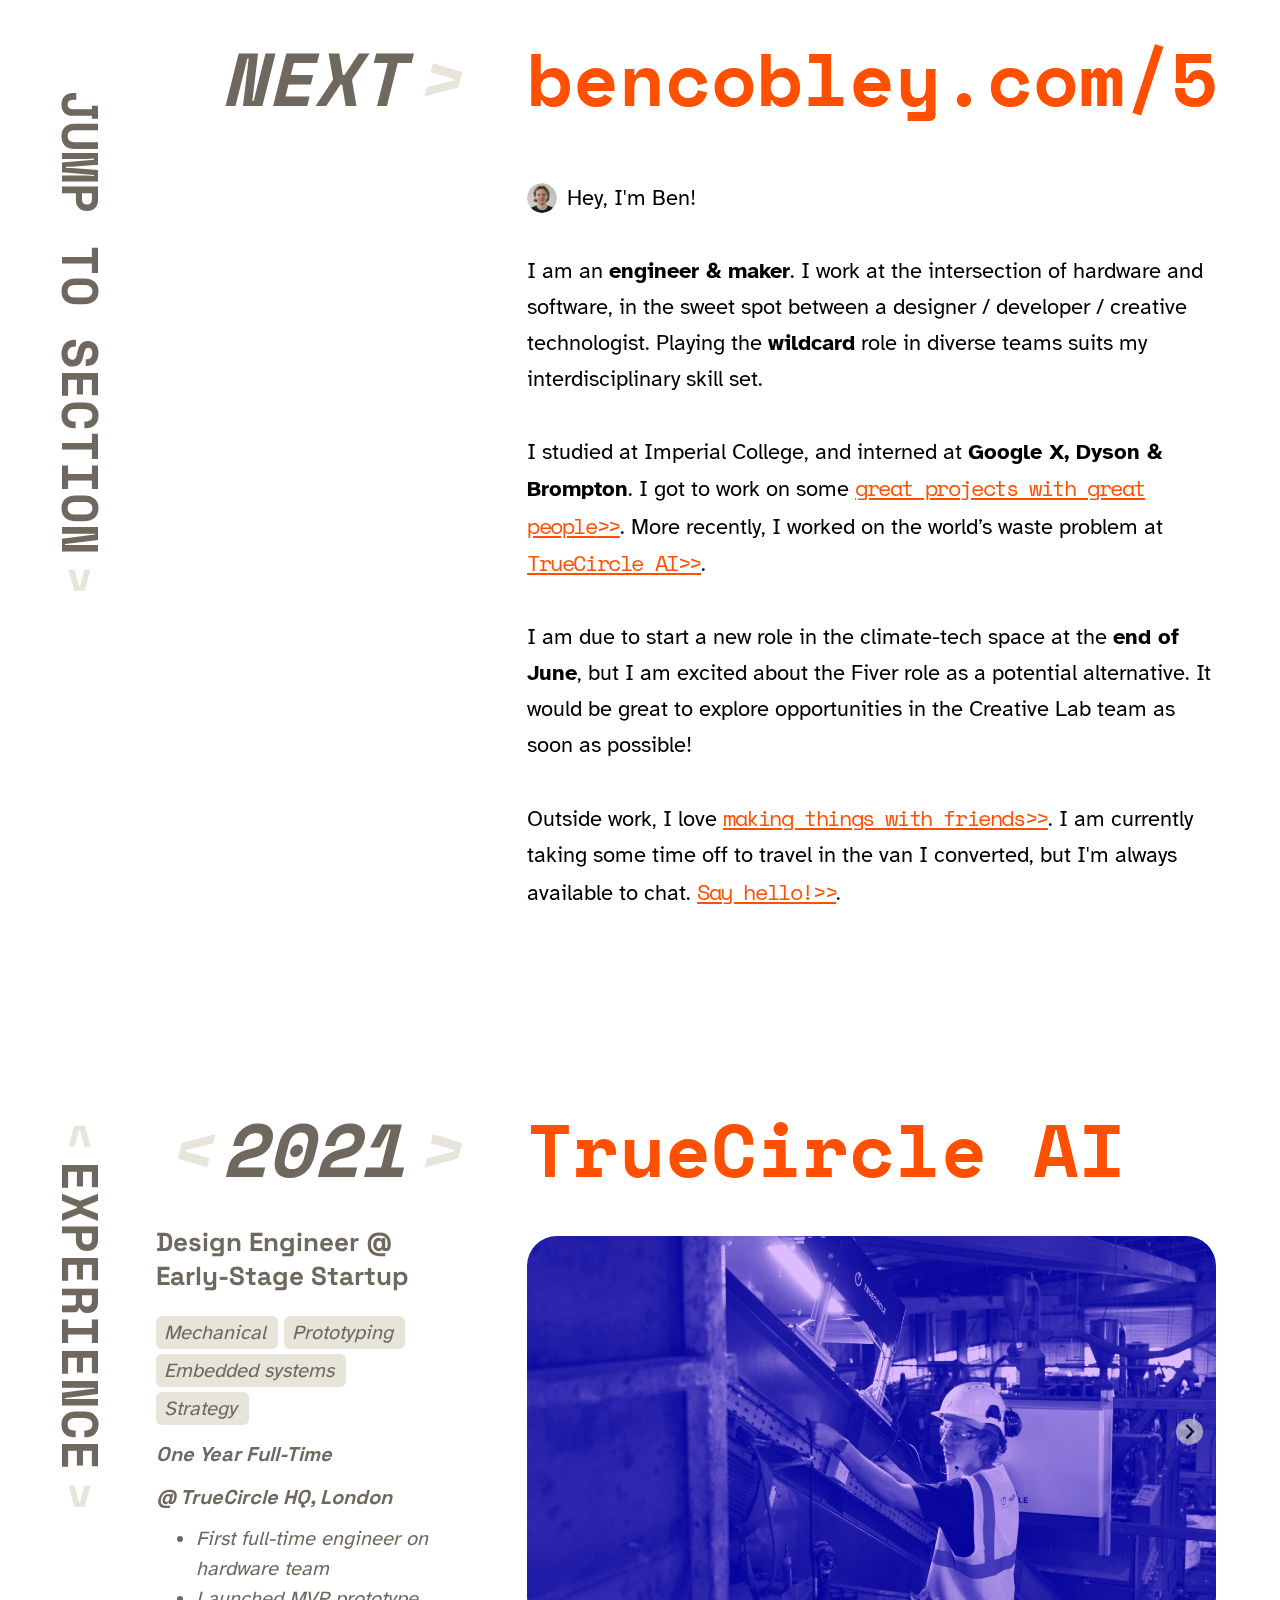
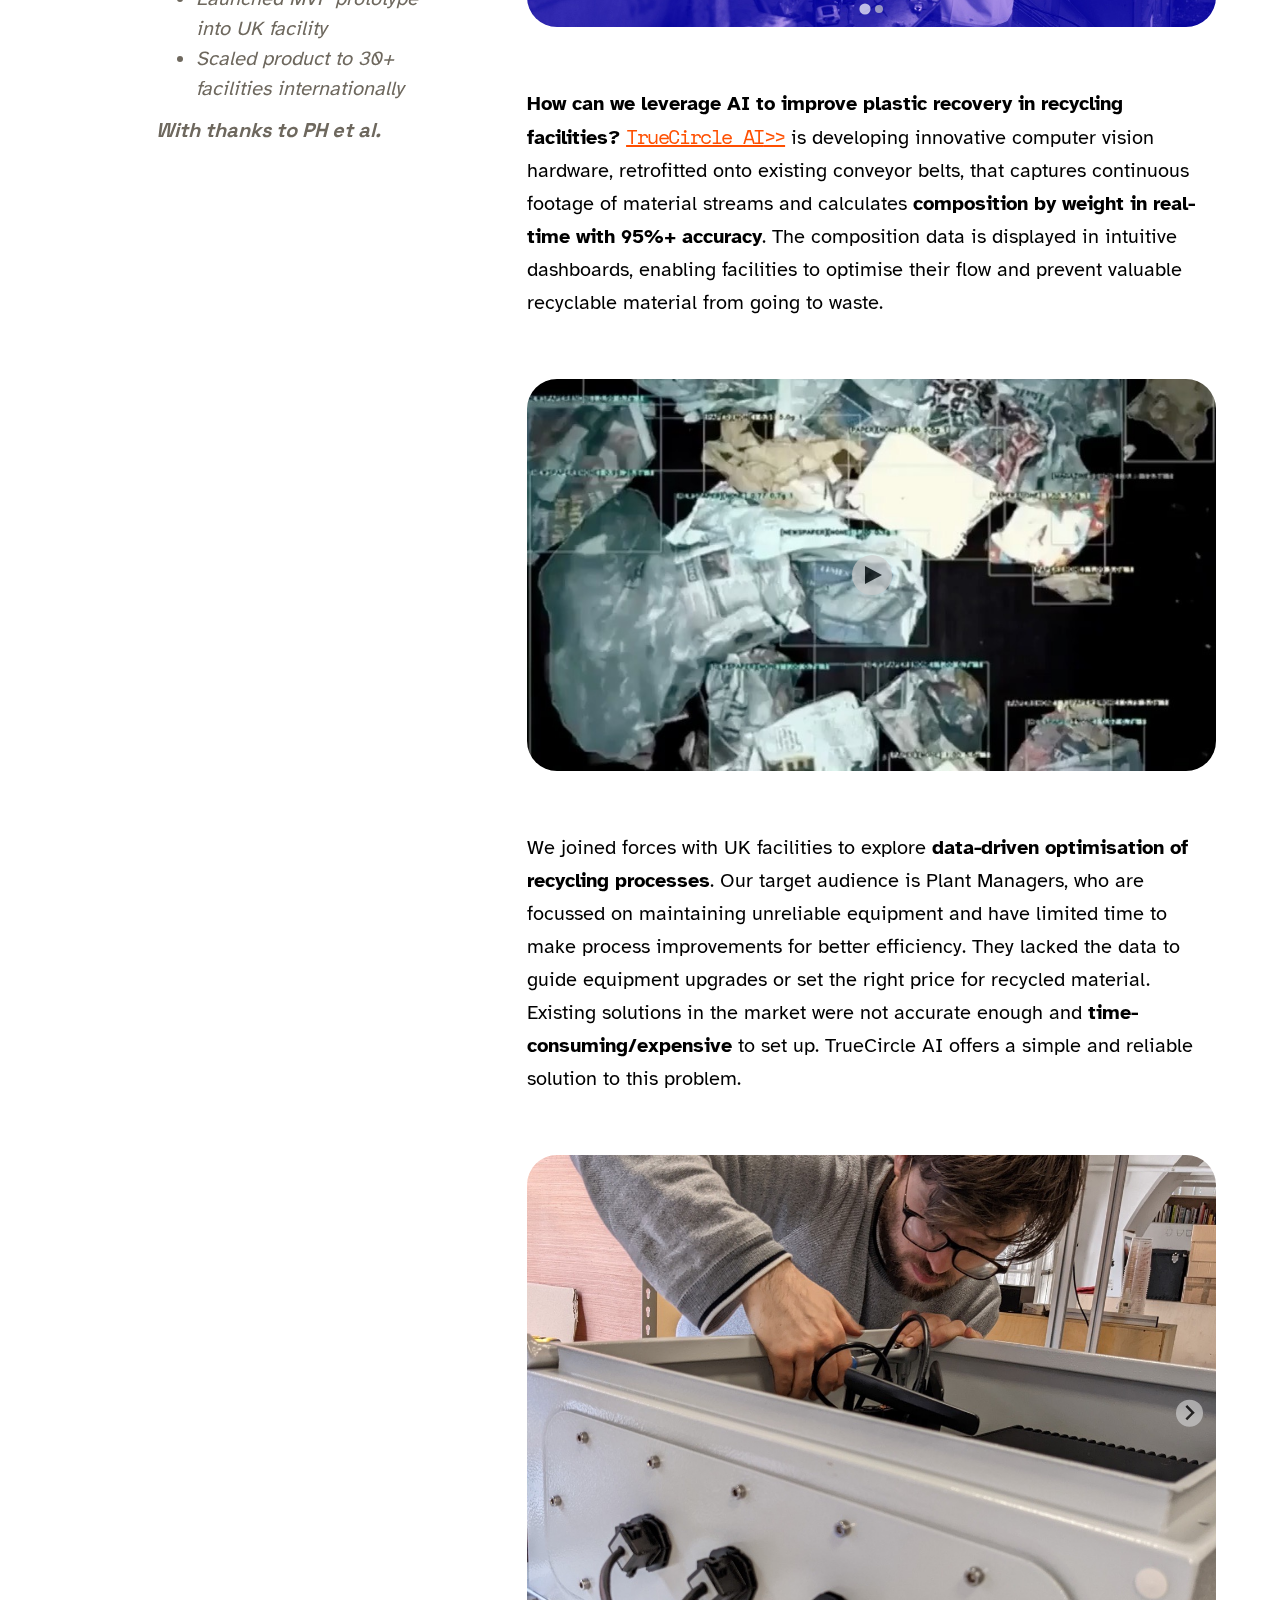
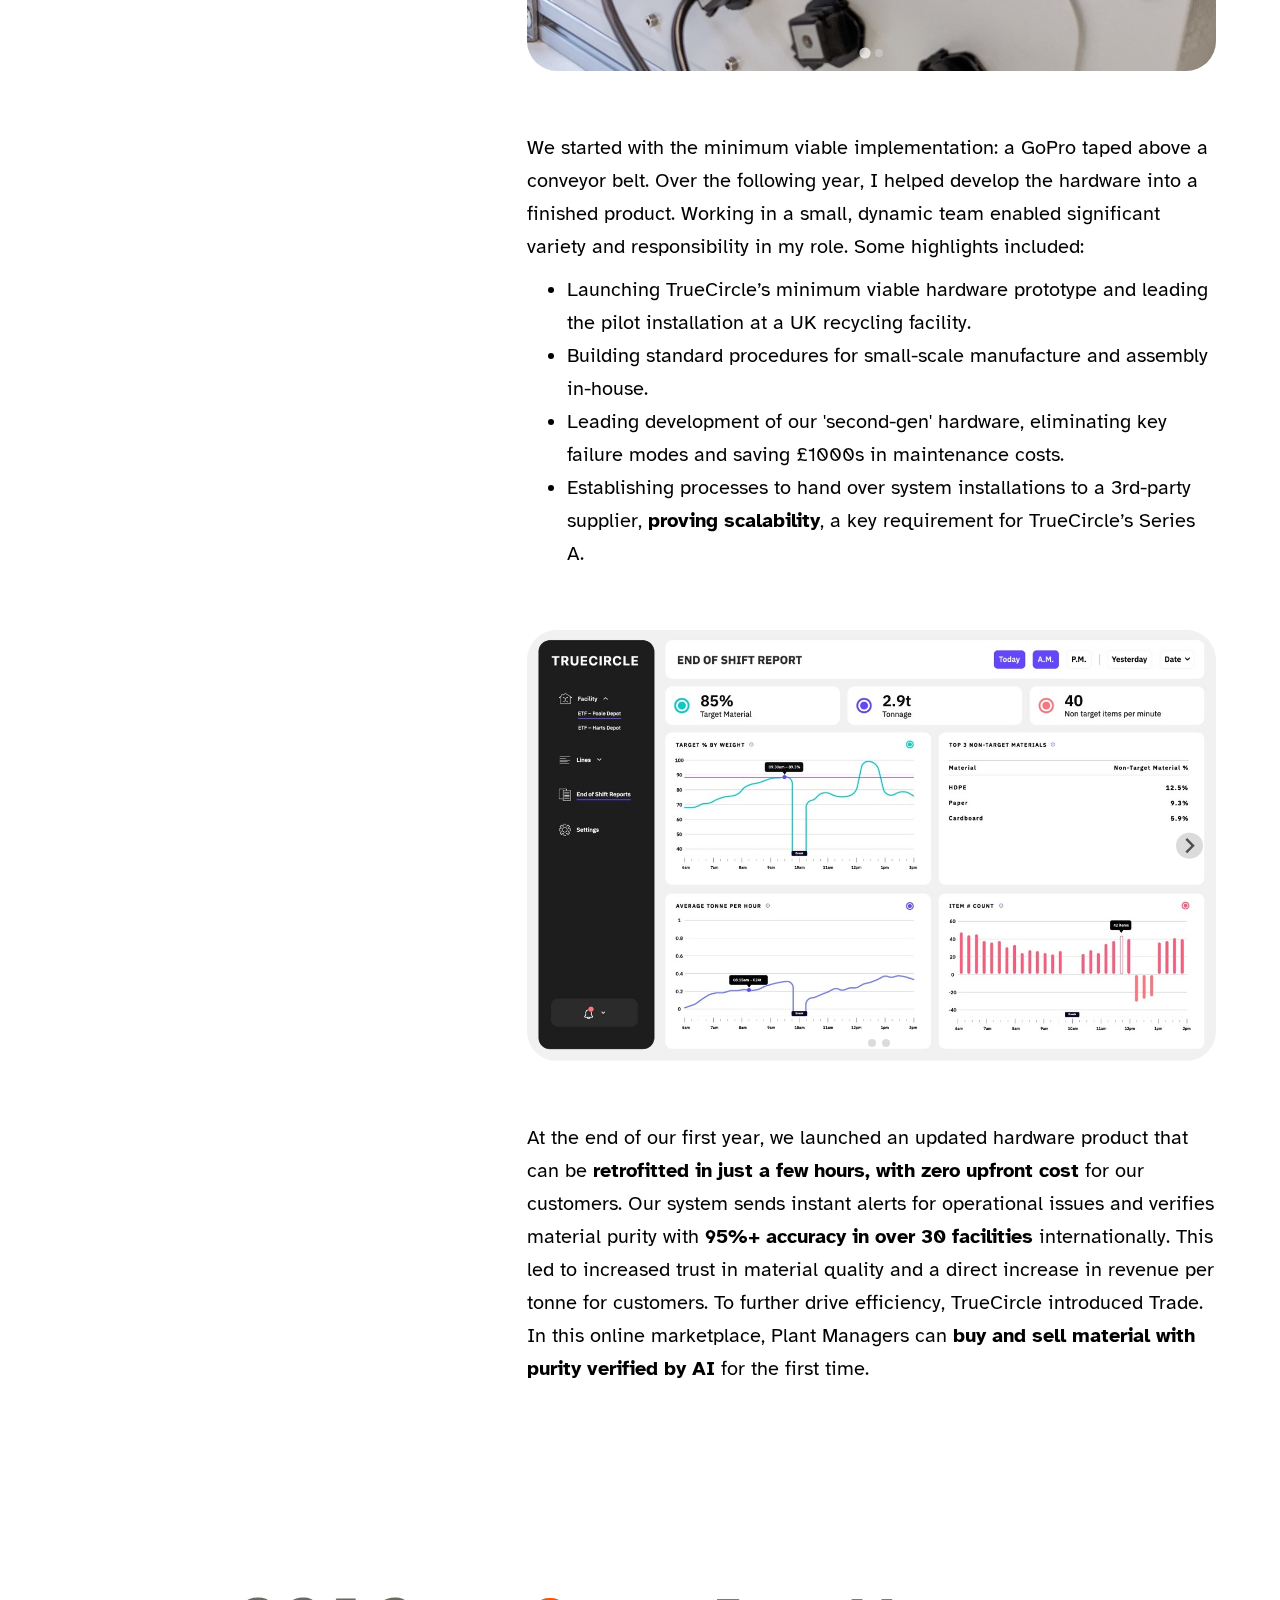
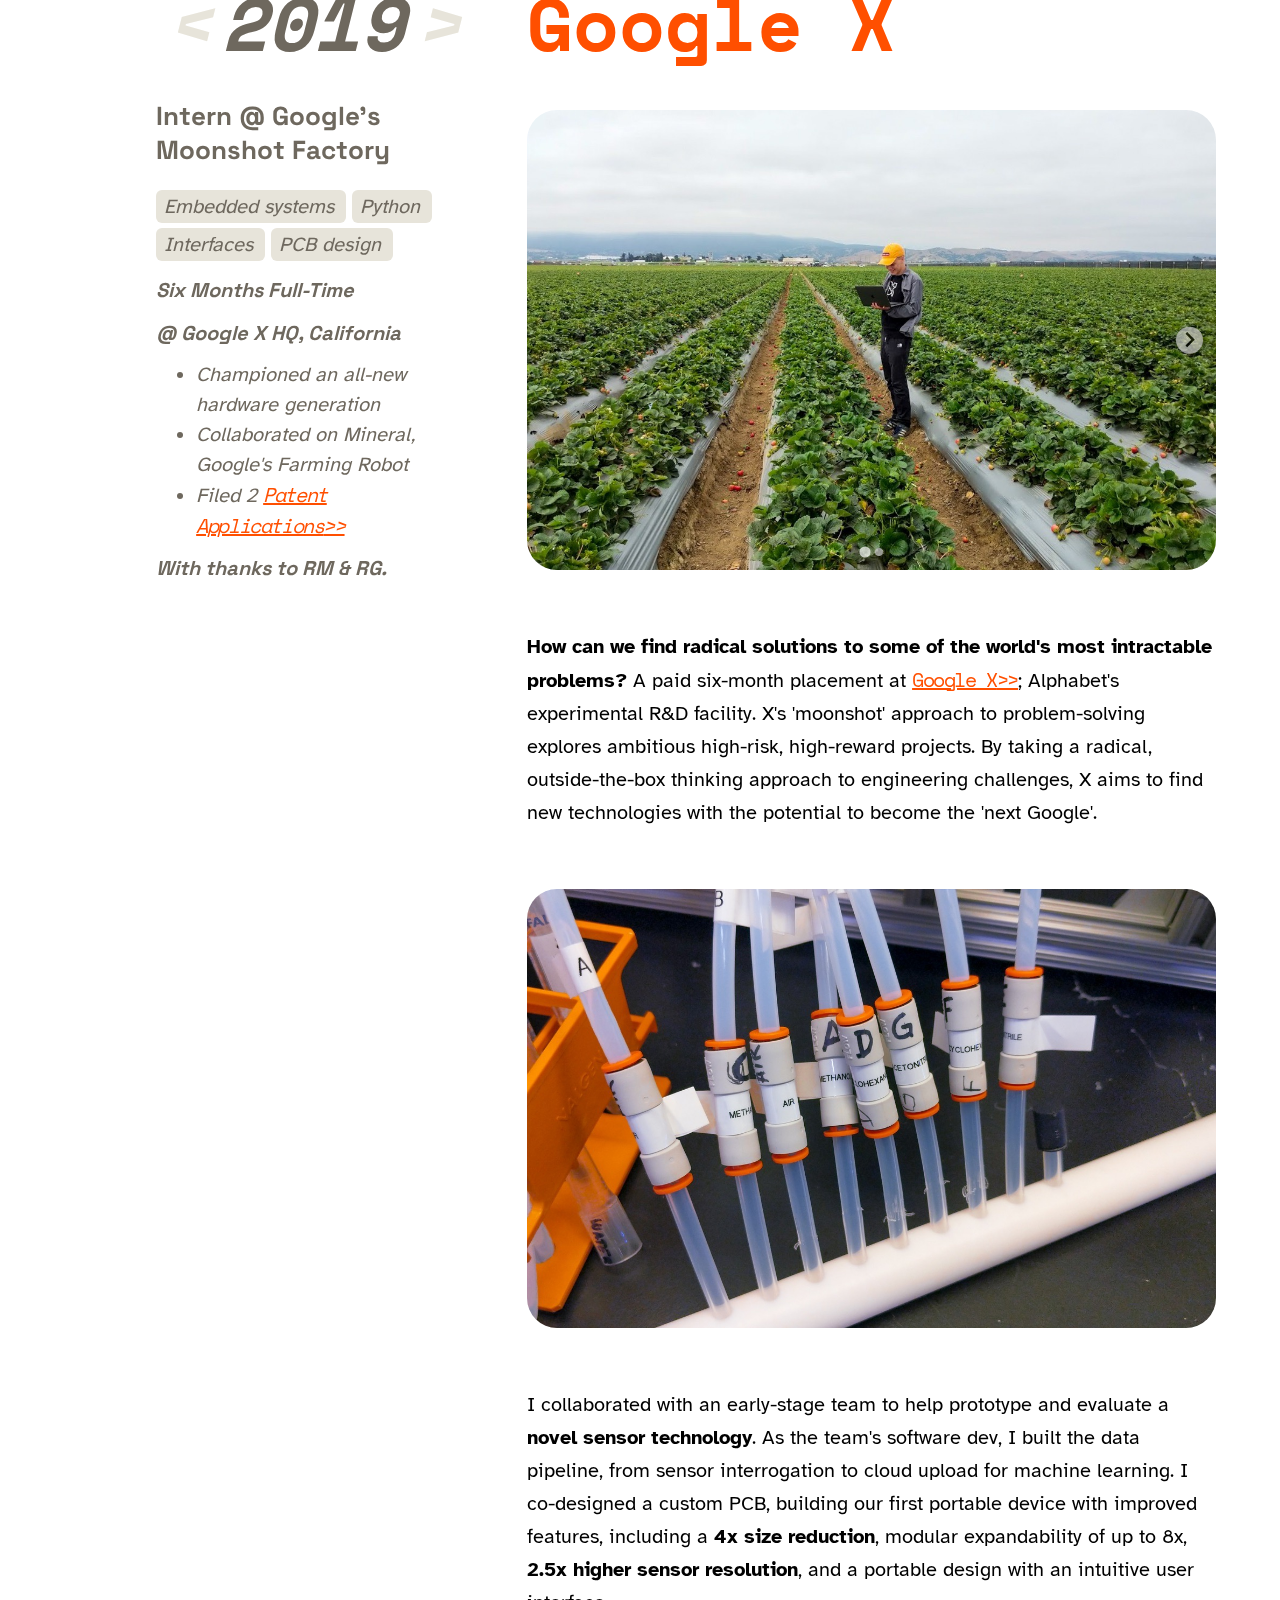
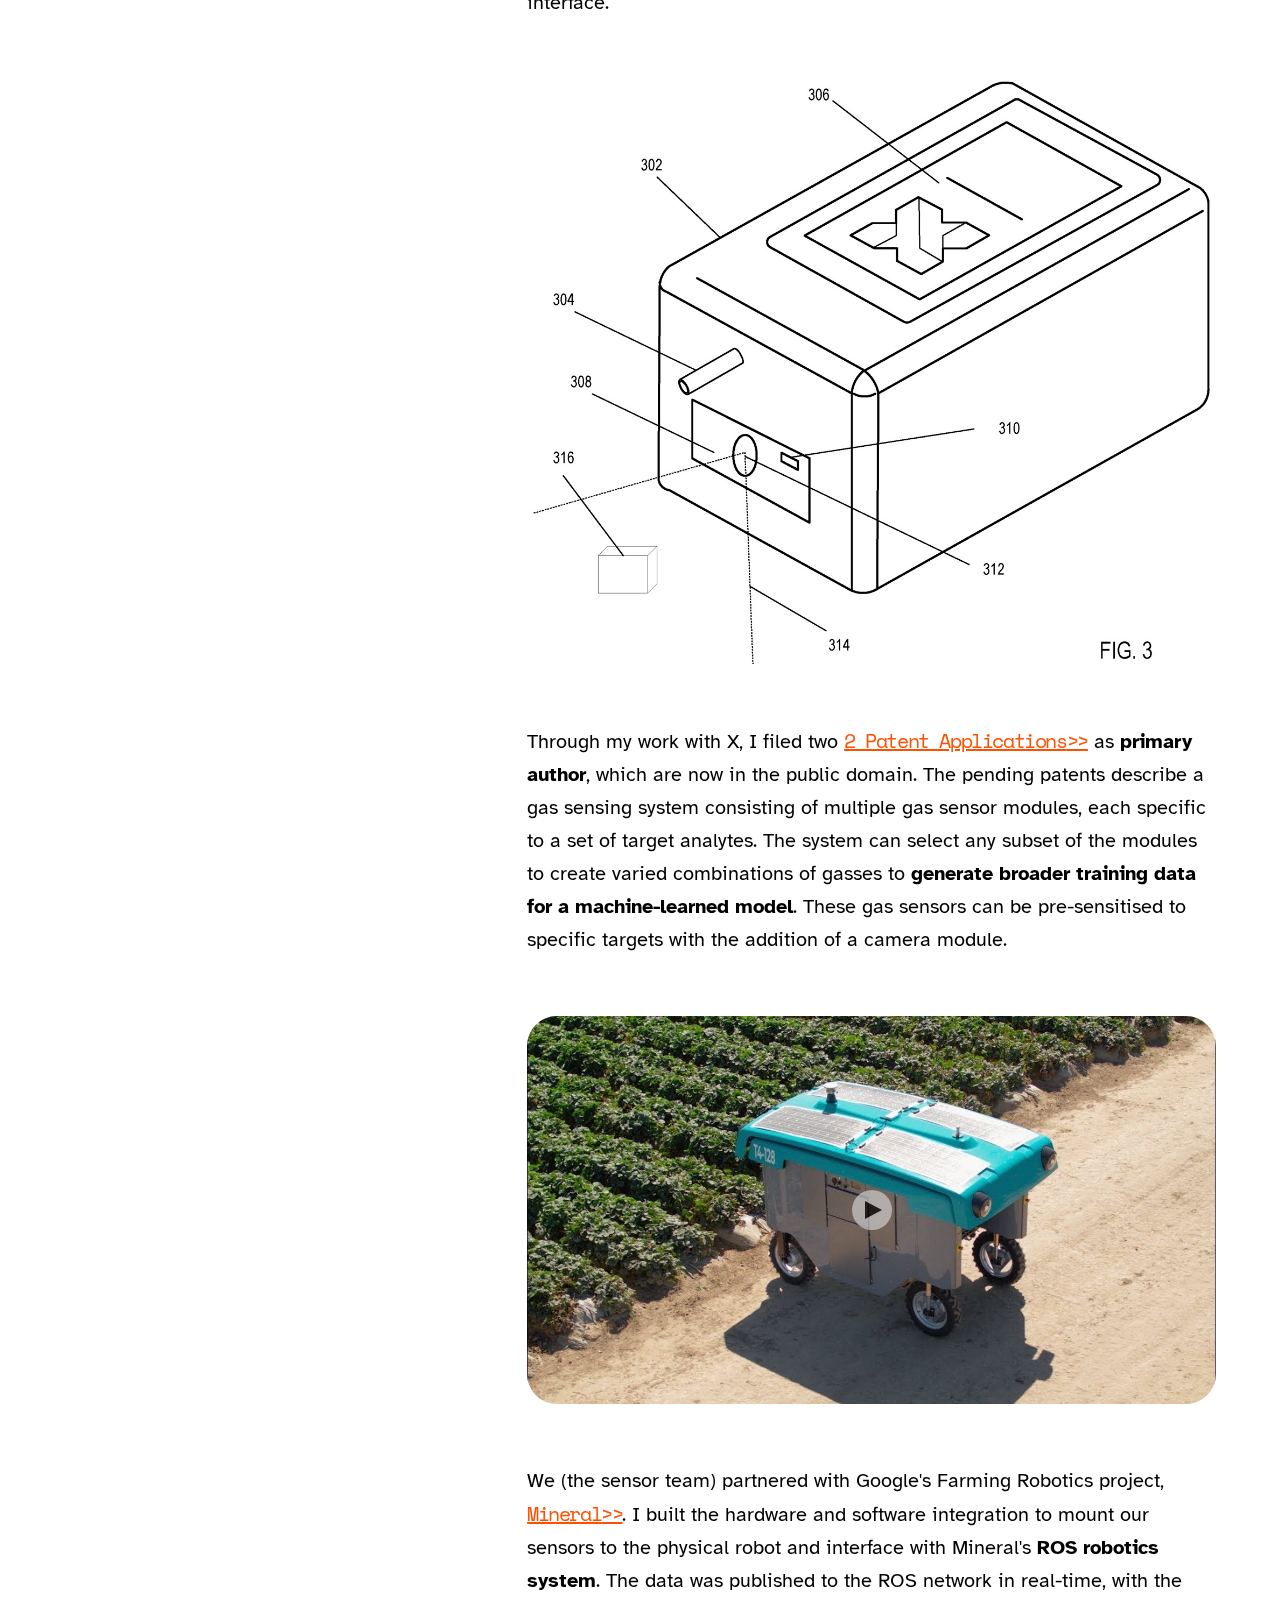
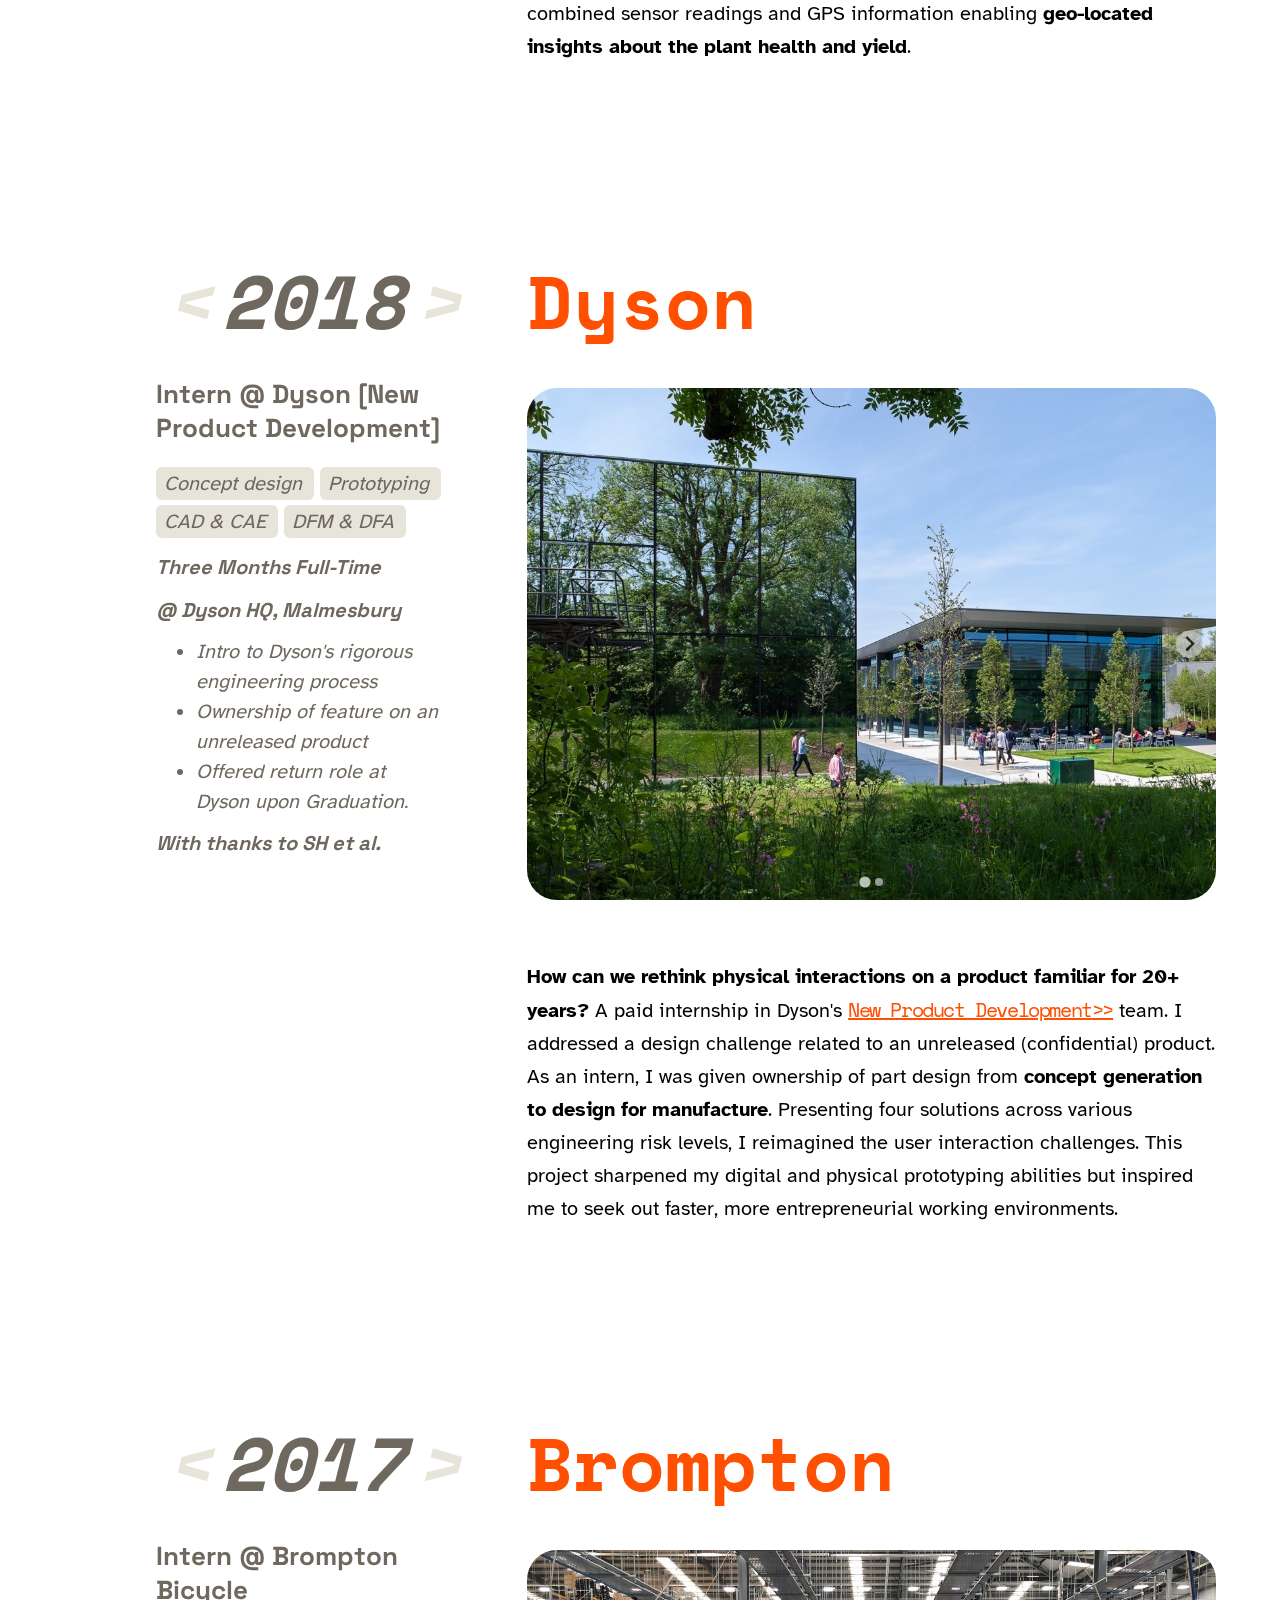
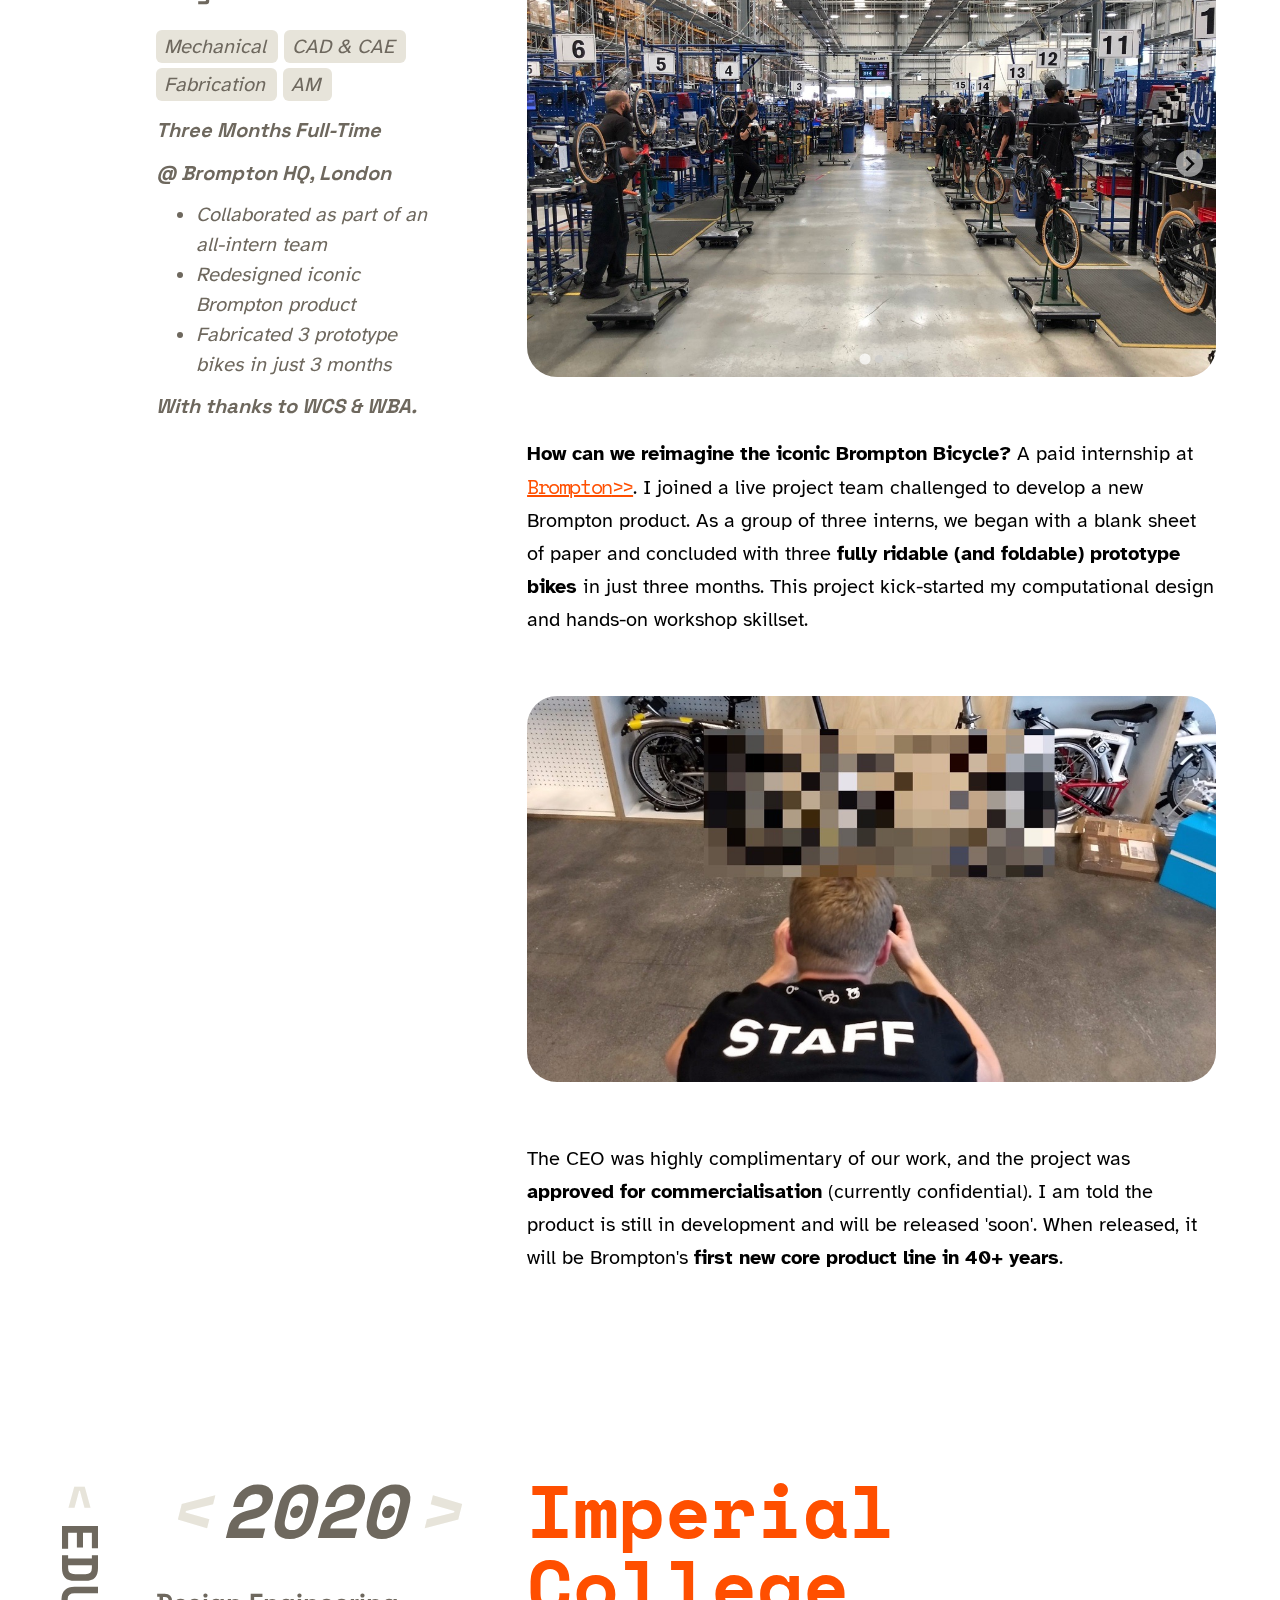
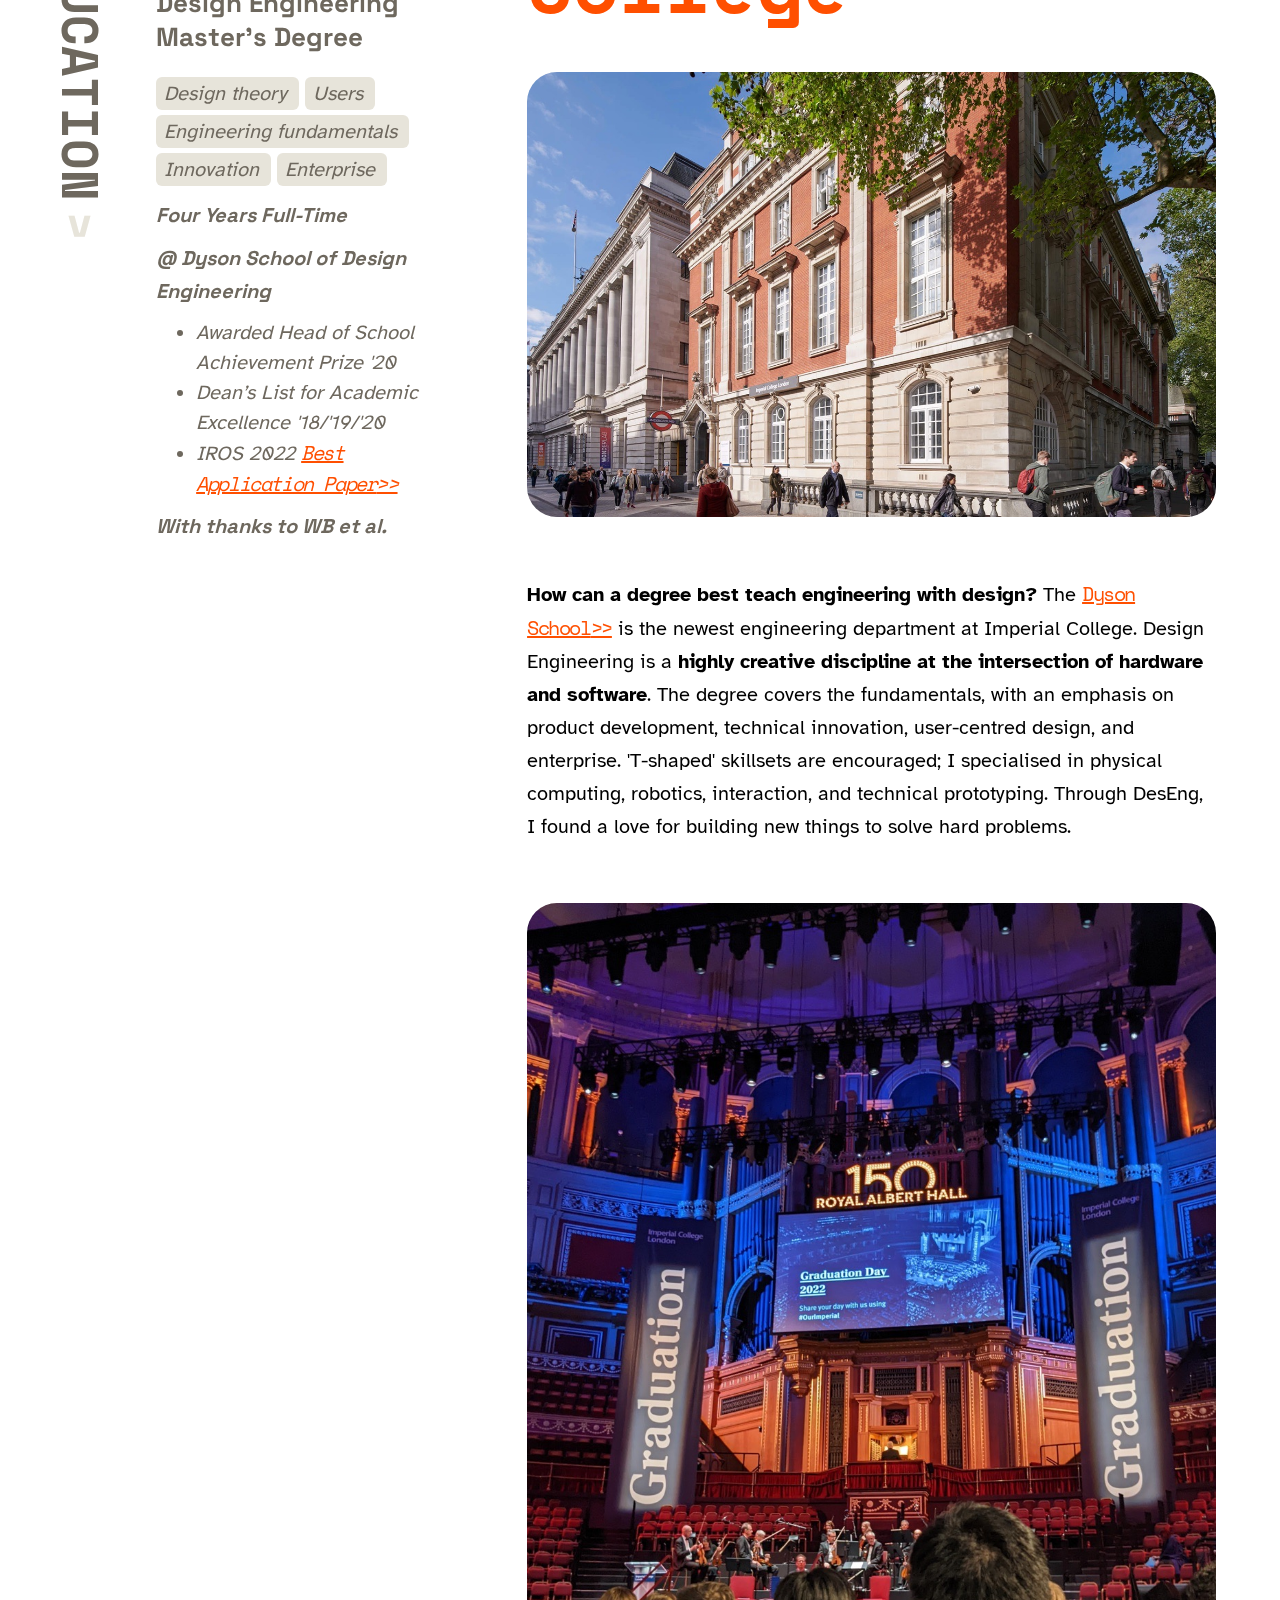
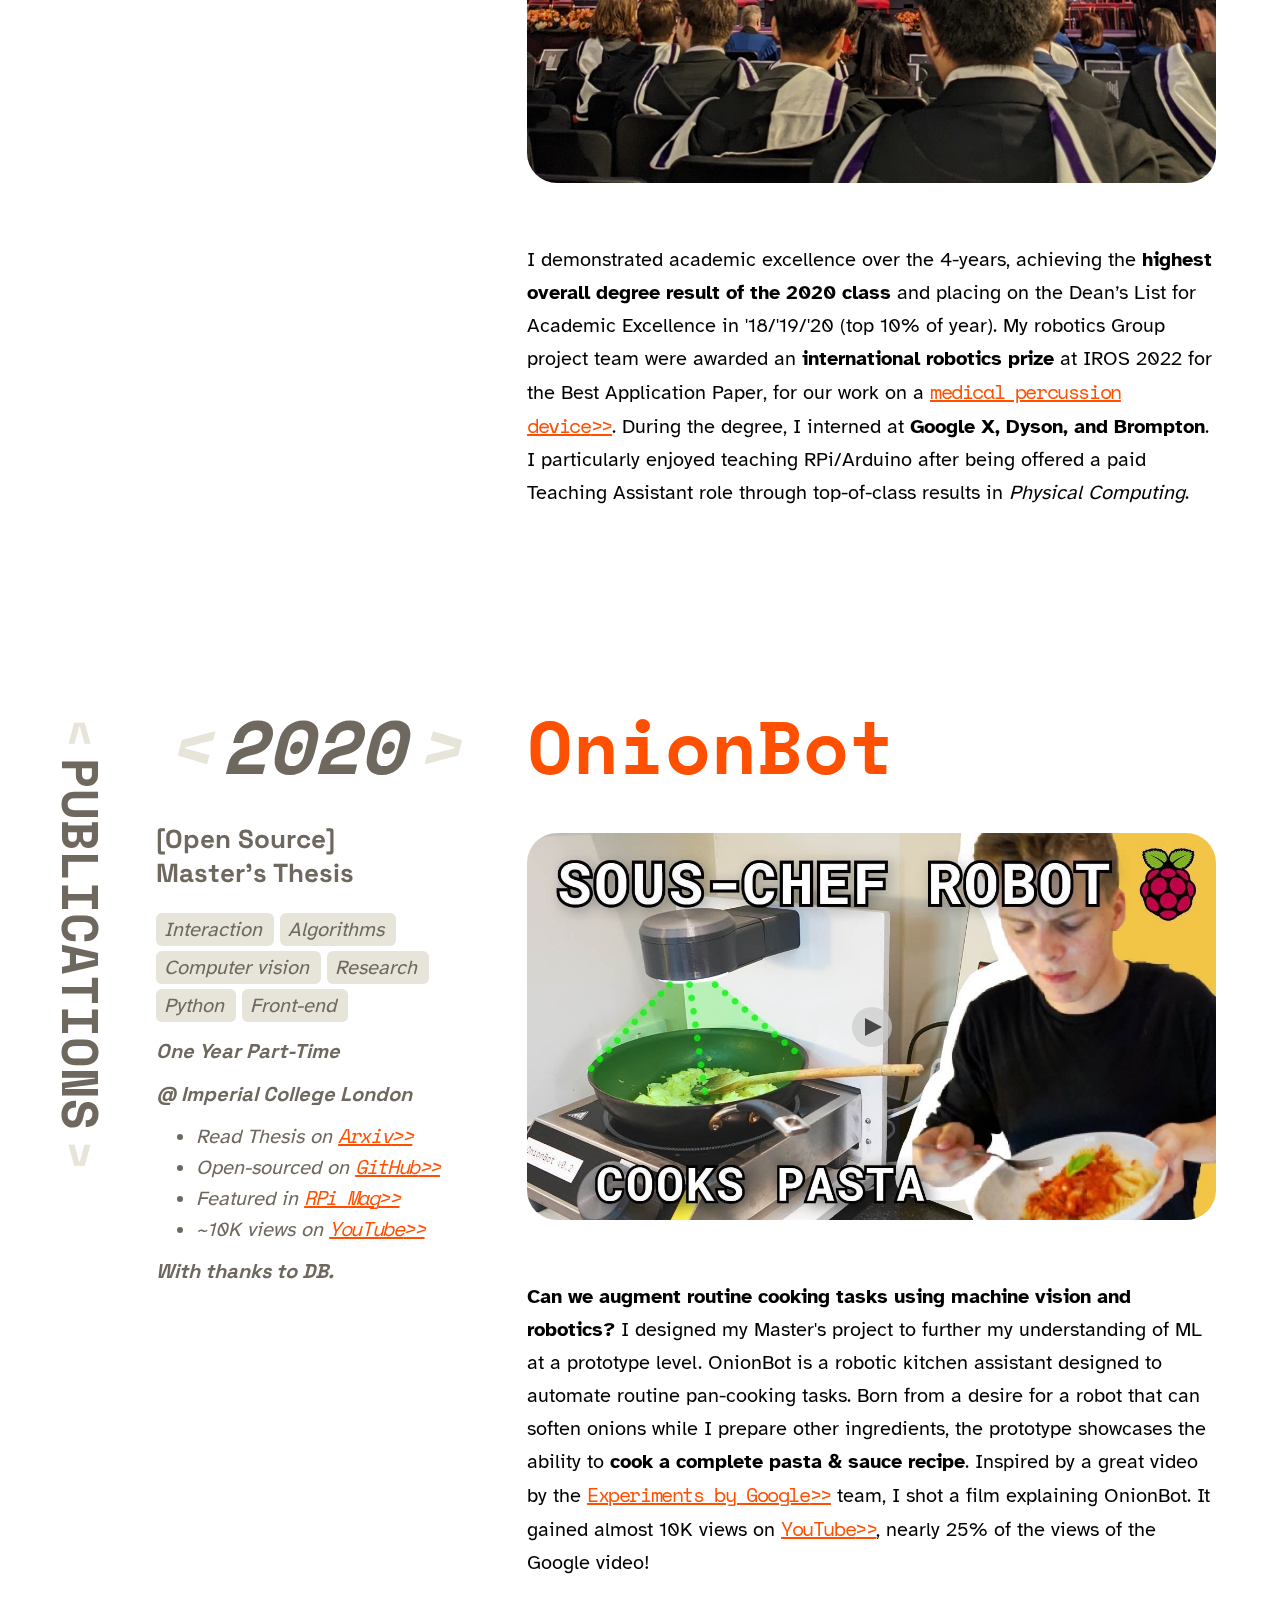
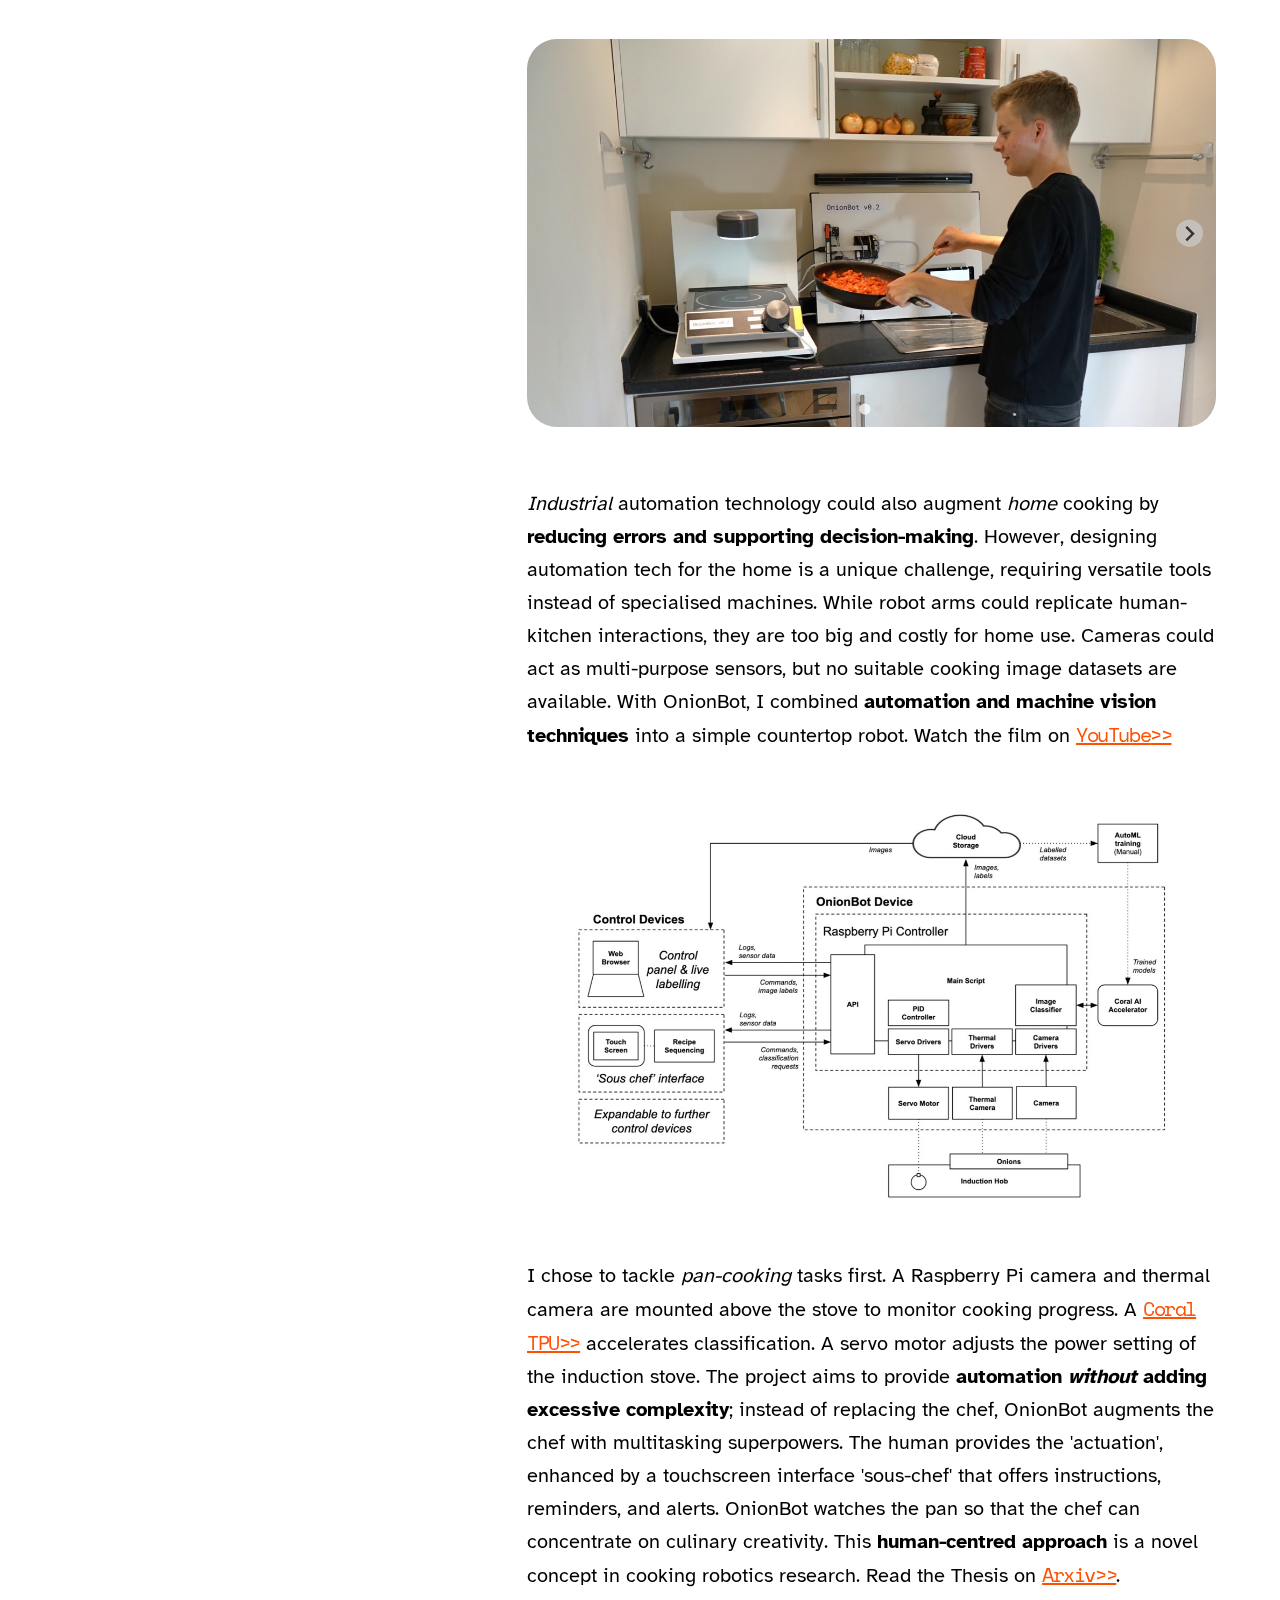
==== commit a4e8c9b6: "Wording changes" ====
--- a/5.html
+++ b/5.html
@@ -68,10 +68,10 @@
             I am an <b>engineer & maker</b>.  I work at the intersection of hardware and software, in the sweet spot between a designer / developer / creative technologist. Playing the
             <b>wildcard</b> role in diverse teams suits my interdisciplinary skill set. <br /><br />
             I studied at Imperial College, and interned at <b>Google X, Dyson & Brompton</b>. I got to work on some
-            <a href="https://www.bencobley.com/#Experience">great projects</a>. More recently, I worked on the world’s waste problem at
+            <a href="https://www.bencobley.com/#Experience">great projects with great people</a>. More recently, I worked on the world’s waste problem at
             <a href="https://www.bencobley.com/#TrueCircle">TrueCircle AI</a>. <br /><br />
-            I am due to start a new role in the climate-tech space at the end of June, but I am excited to explore alternative opportunities in the
-            Creative Lab team <b>before then!</b> <br /><br />
+            I am due to start a new role in the climate-tech space at the <b>end of June</b>, but I am excited about the Fiver role as a potential alternative. It would be great to explore opportunities in the
+            Creative Lab team as soon as possible! <br /><br />
             Outside work, I love <a href="#Projects">making things with friends</a>. I am currently taking some time off to travel in the van I
             converted, but I'm always available to chat. <a href="mailto:ben.cobley@gmail.com">Say hello!</a>.
 
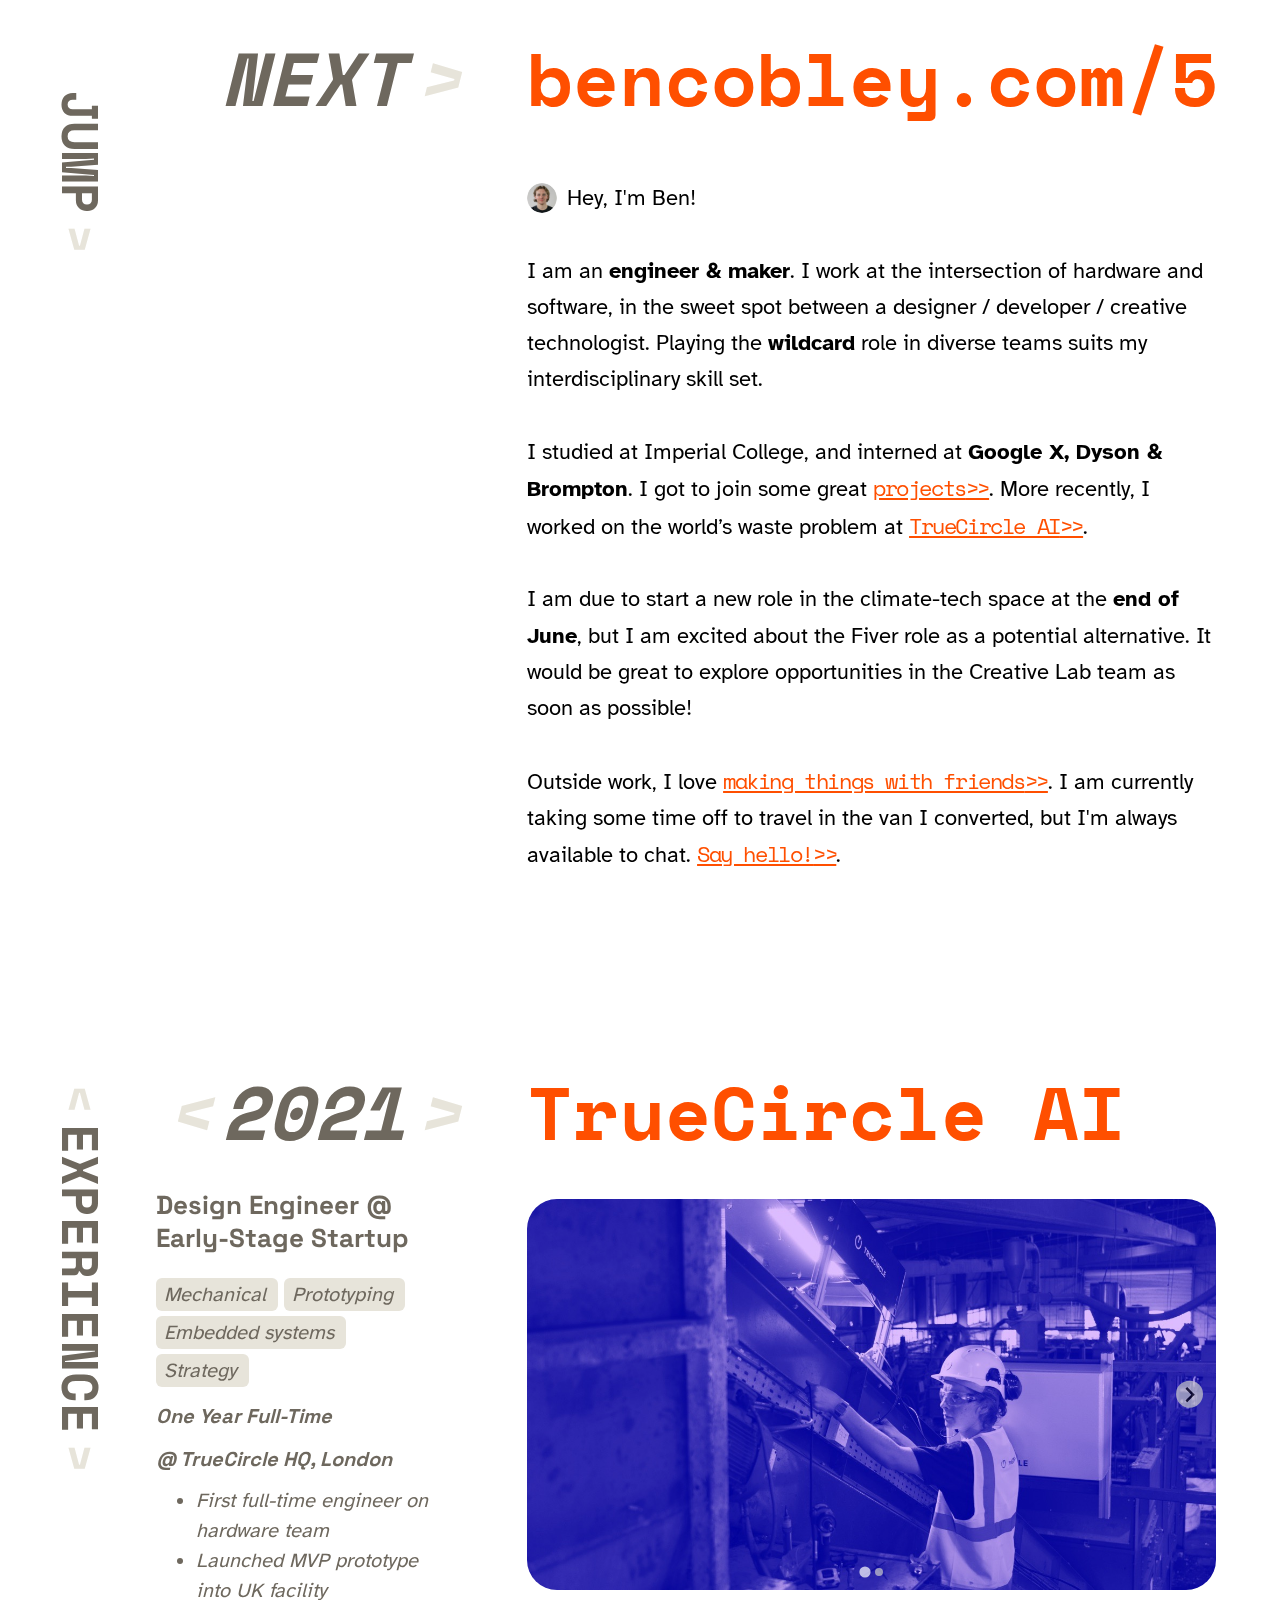
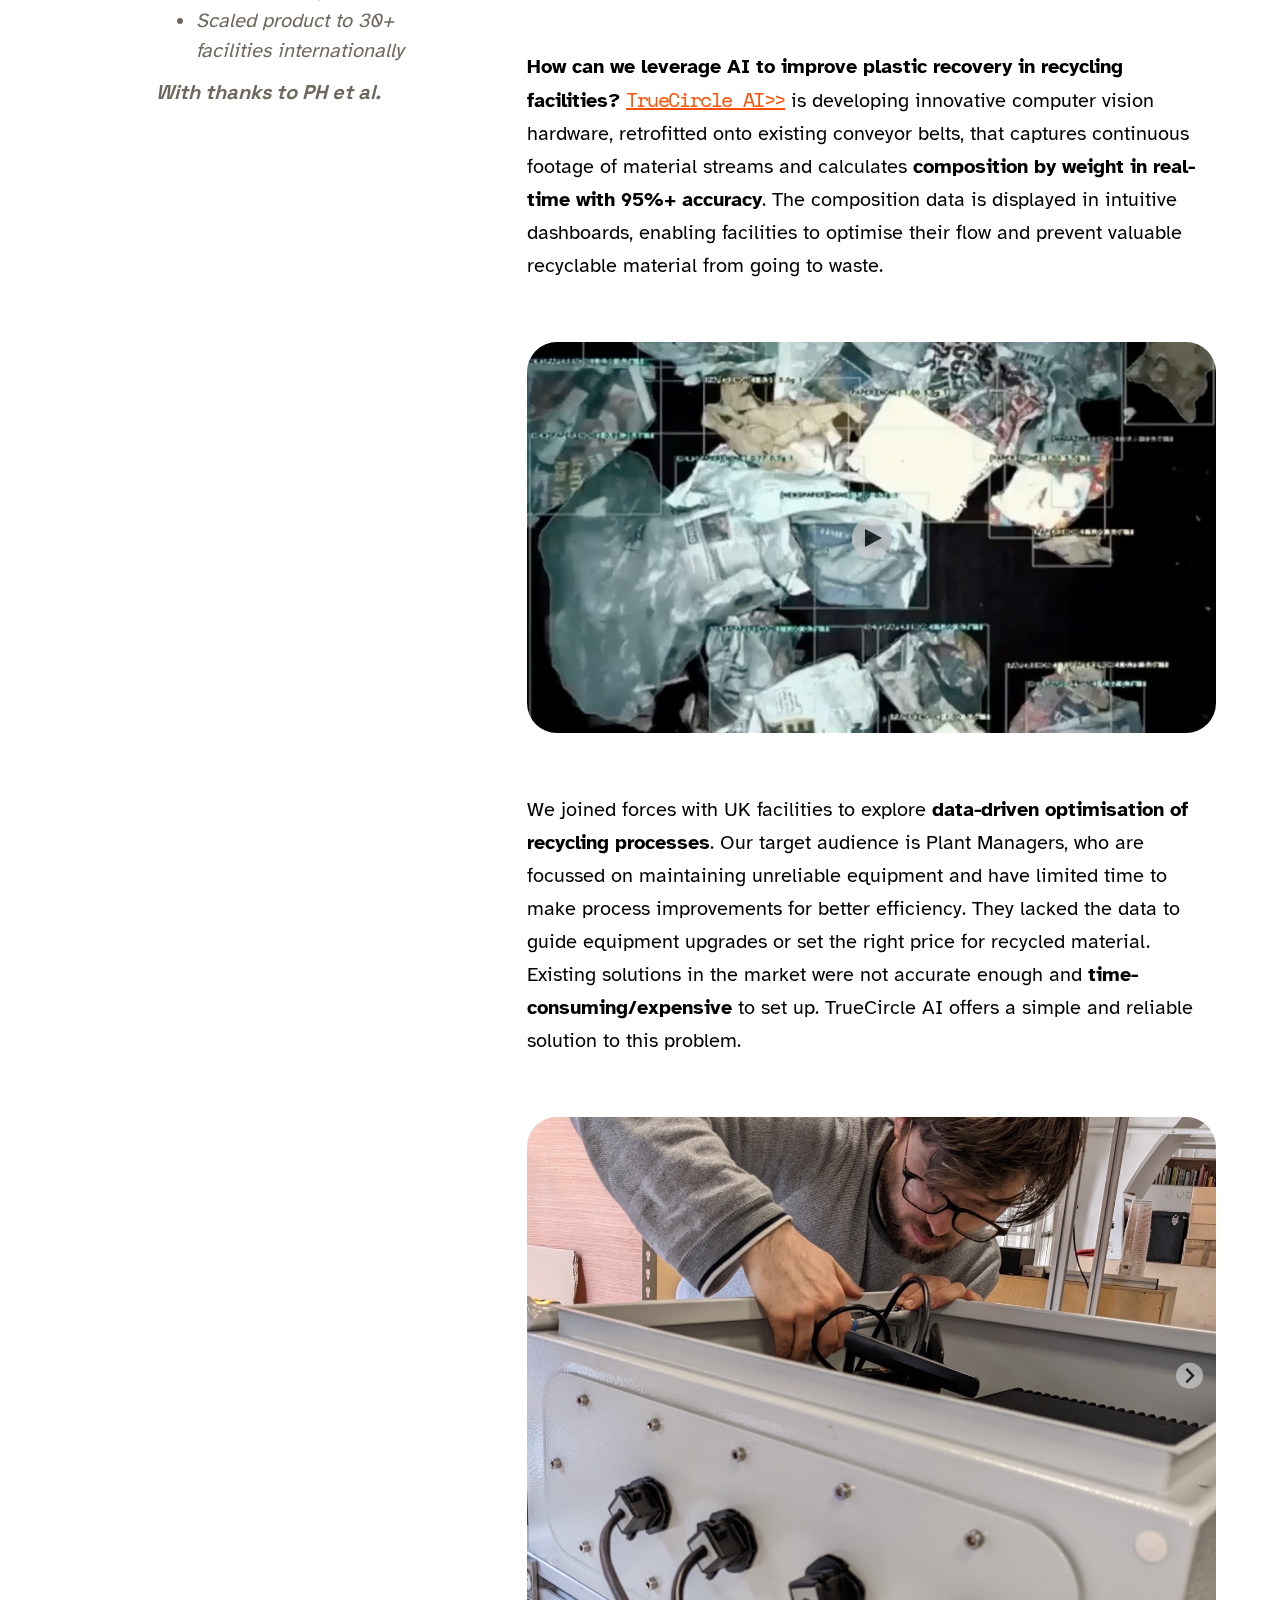
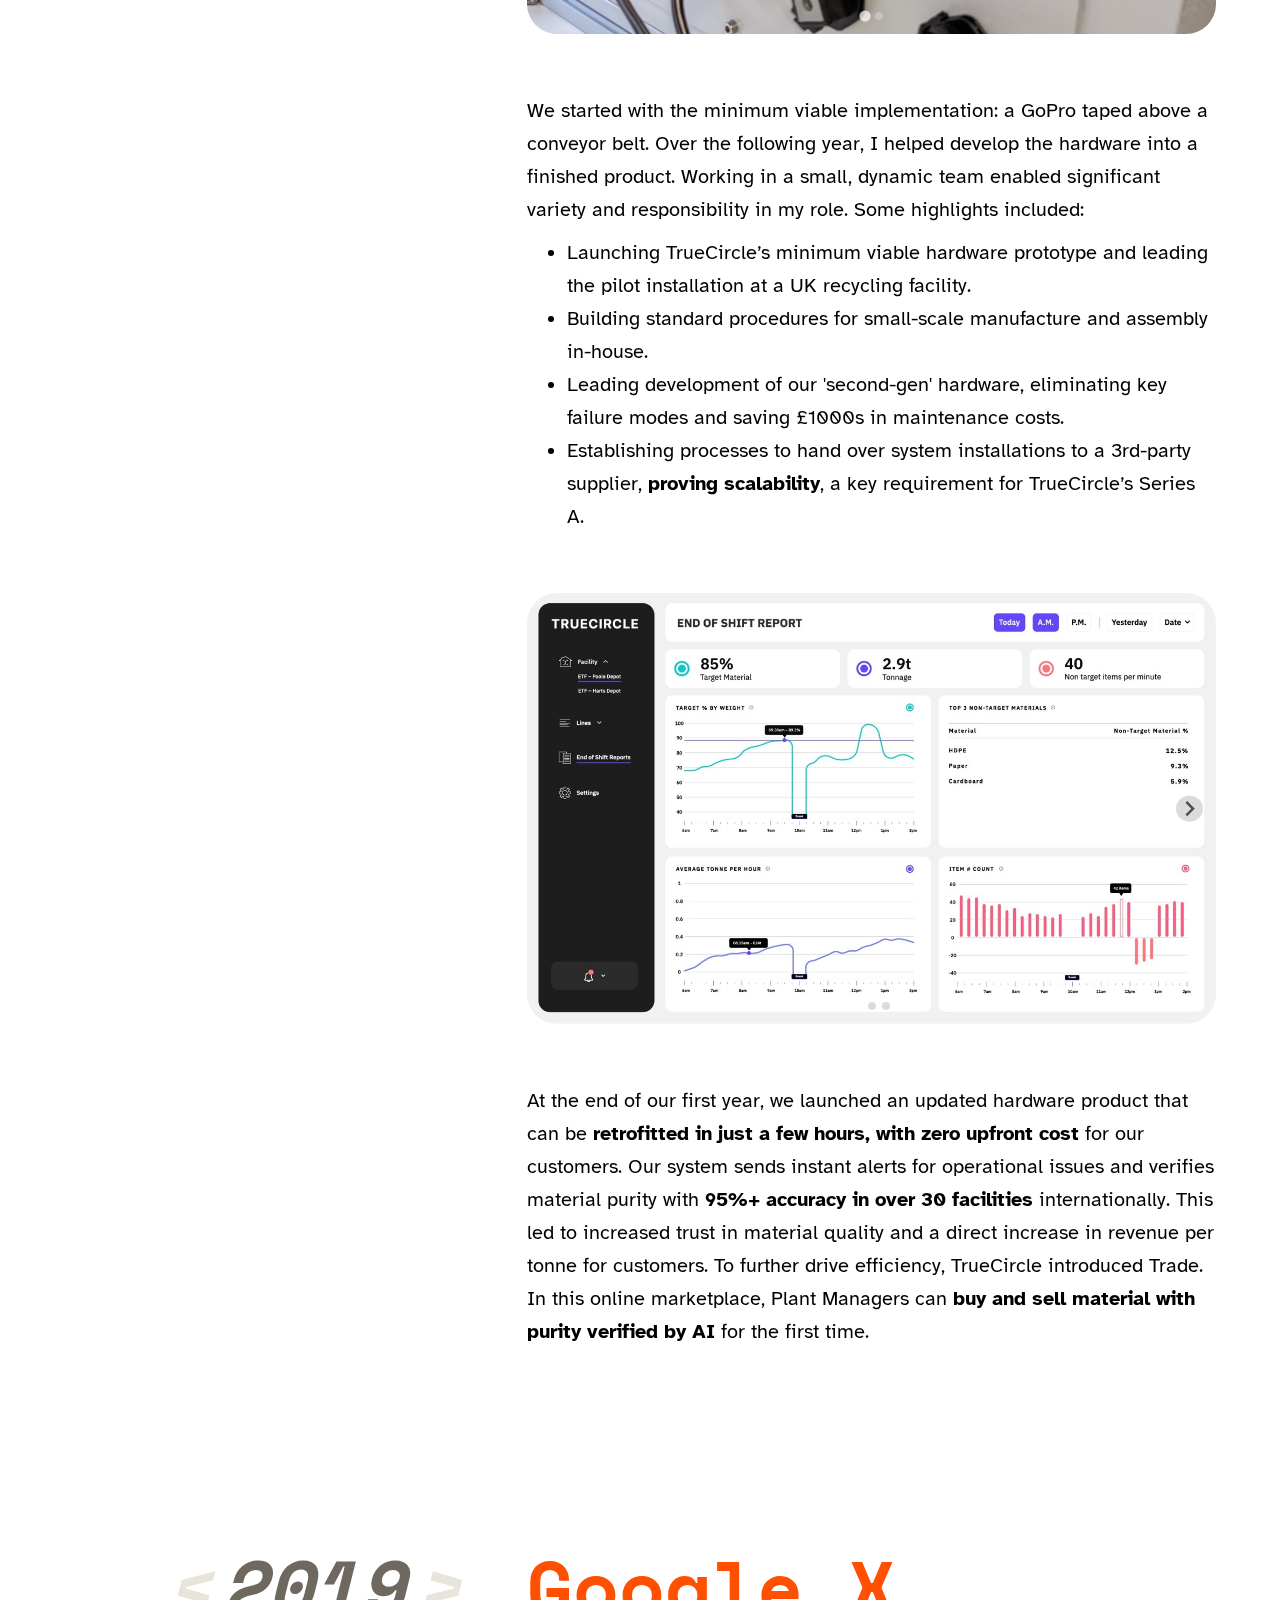
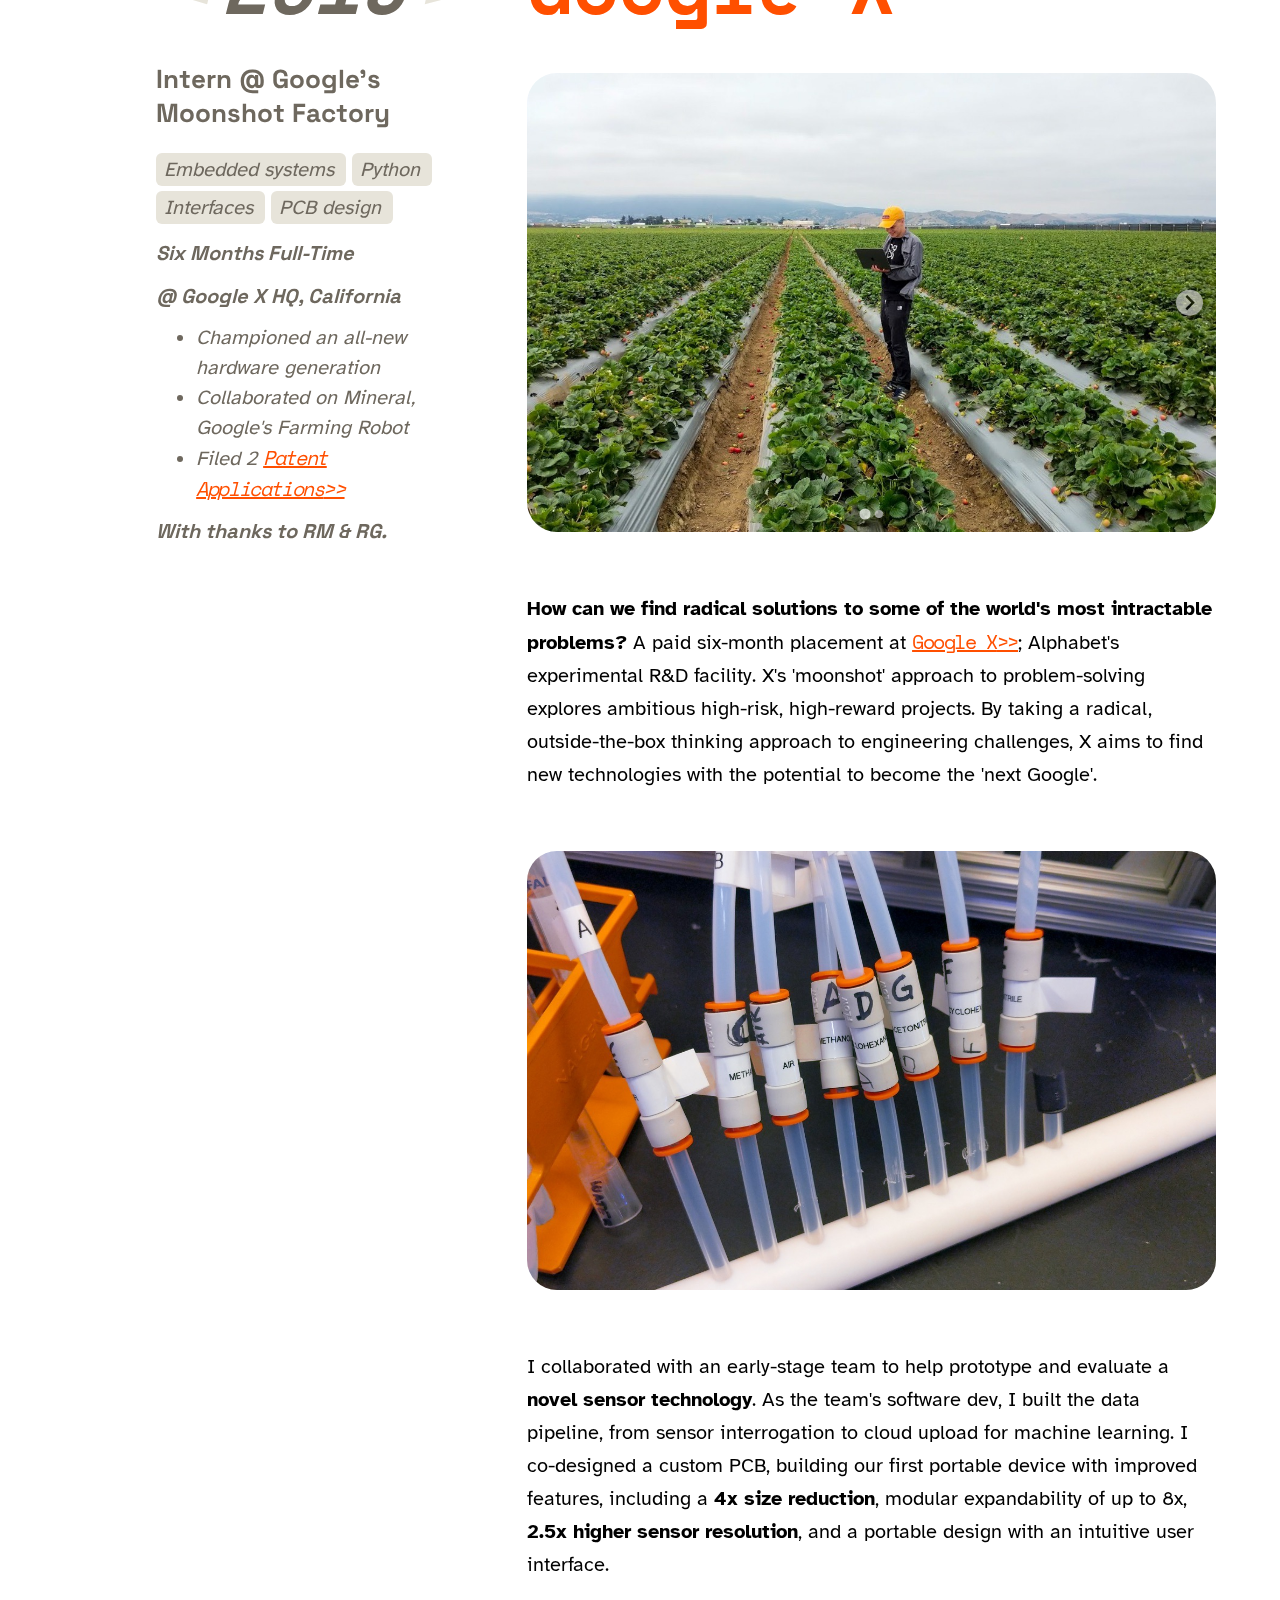
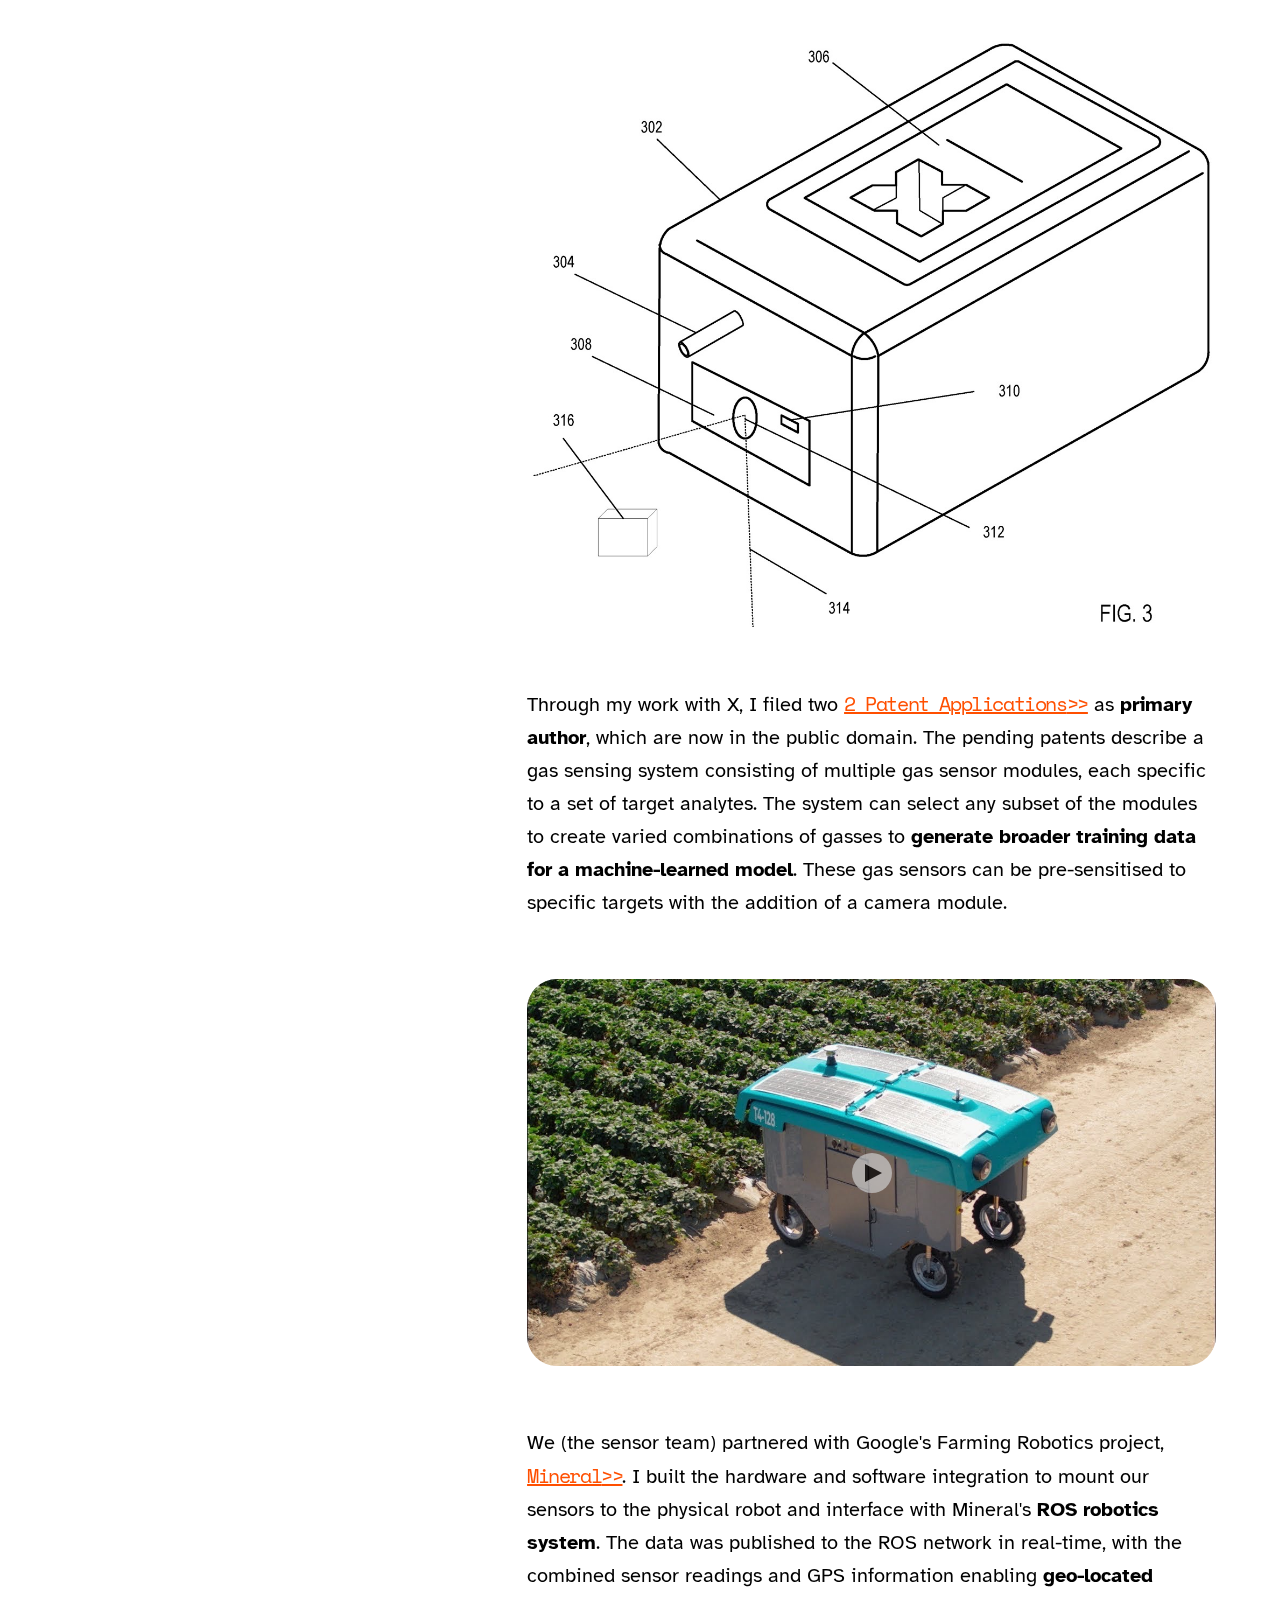
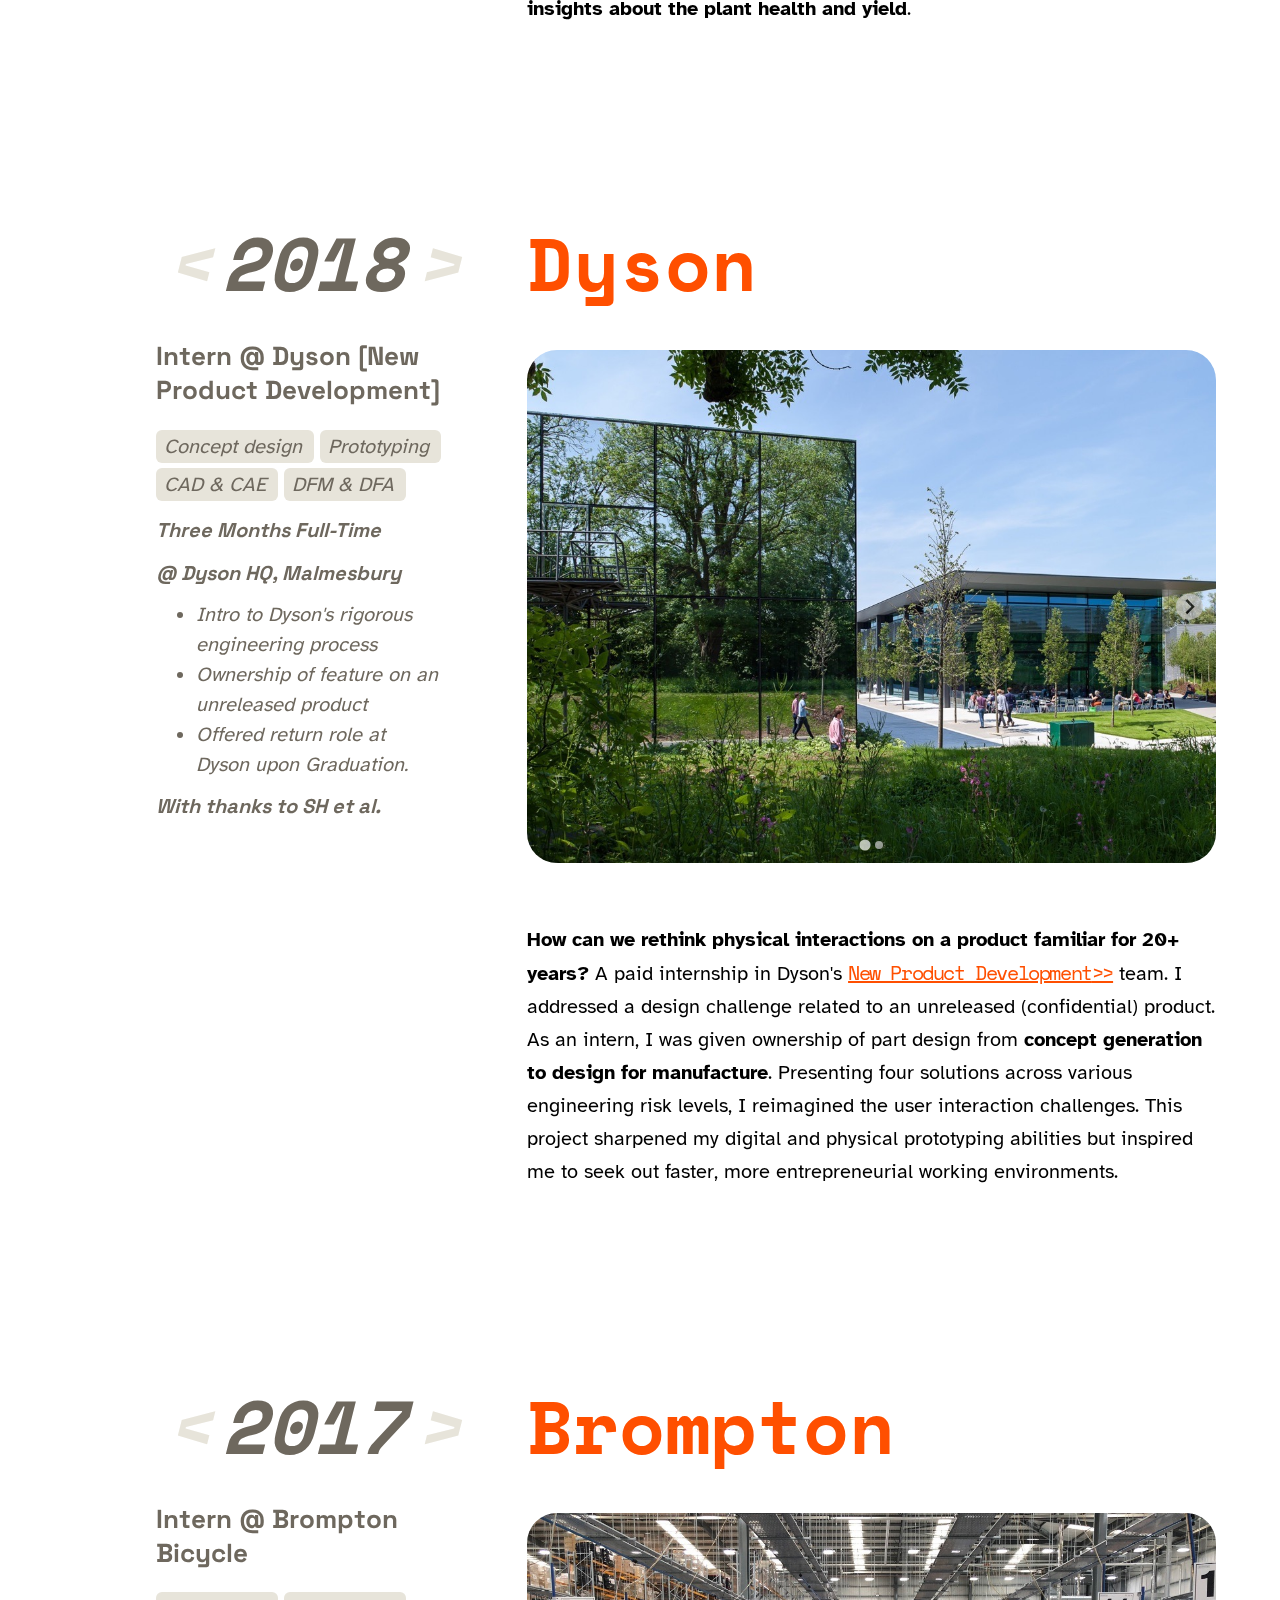
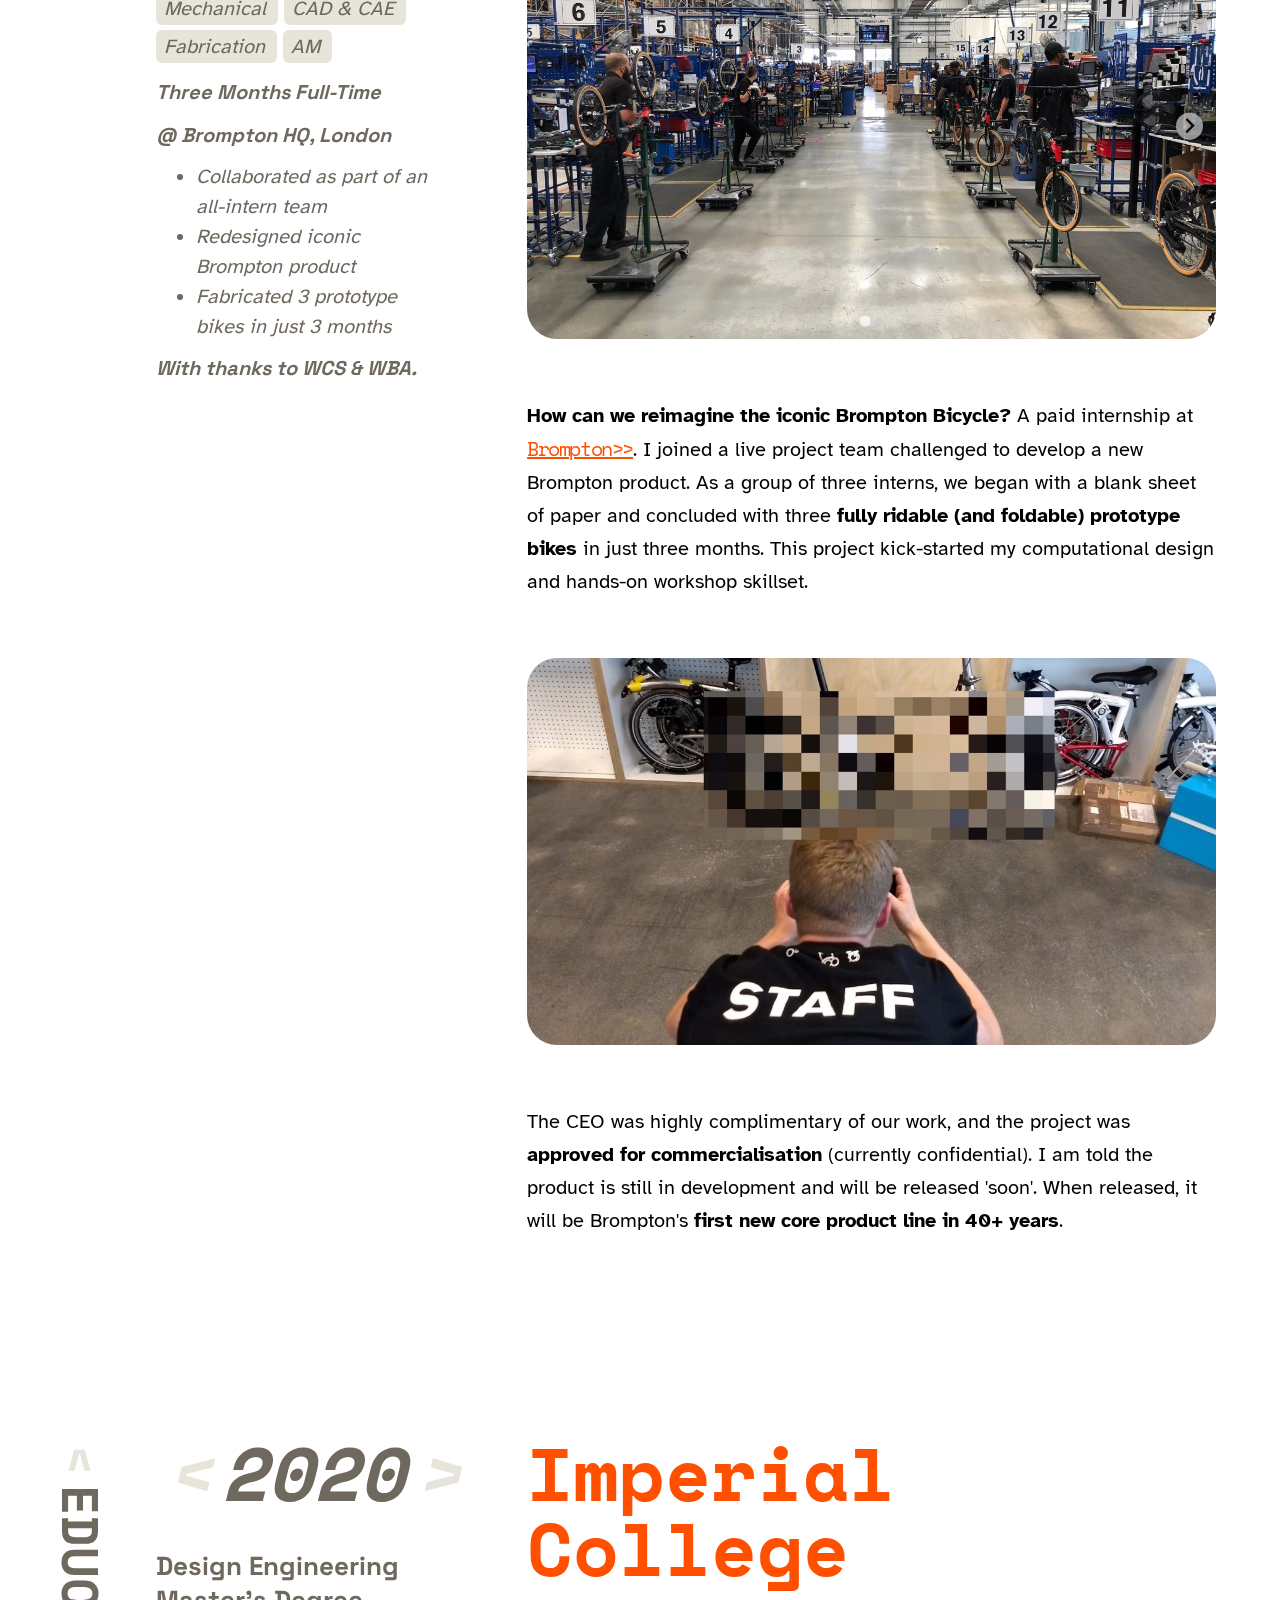
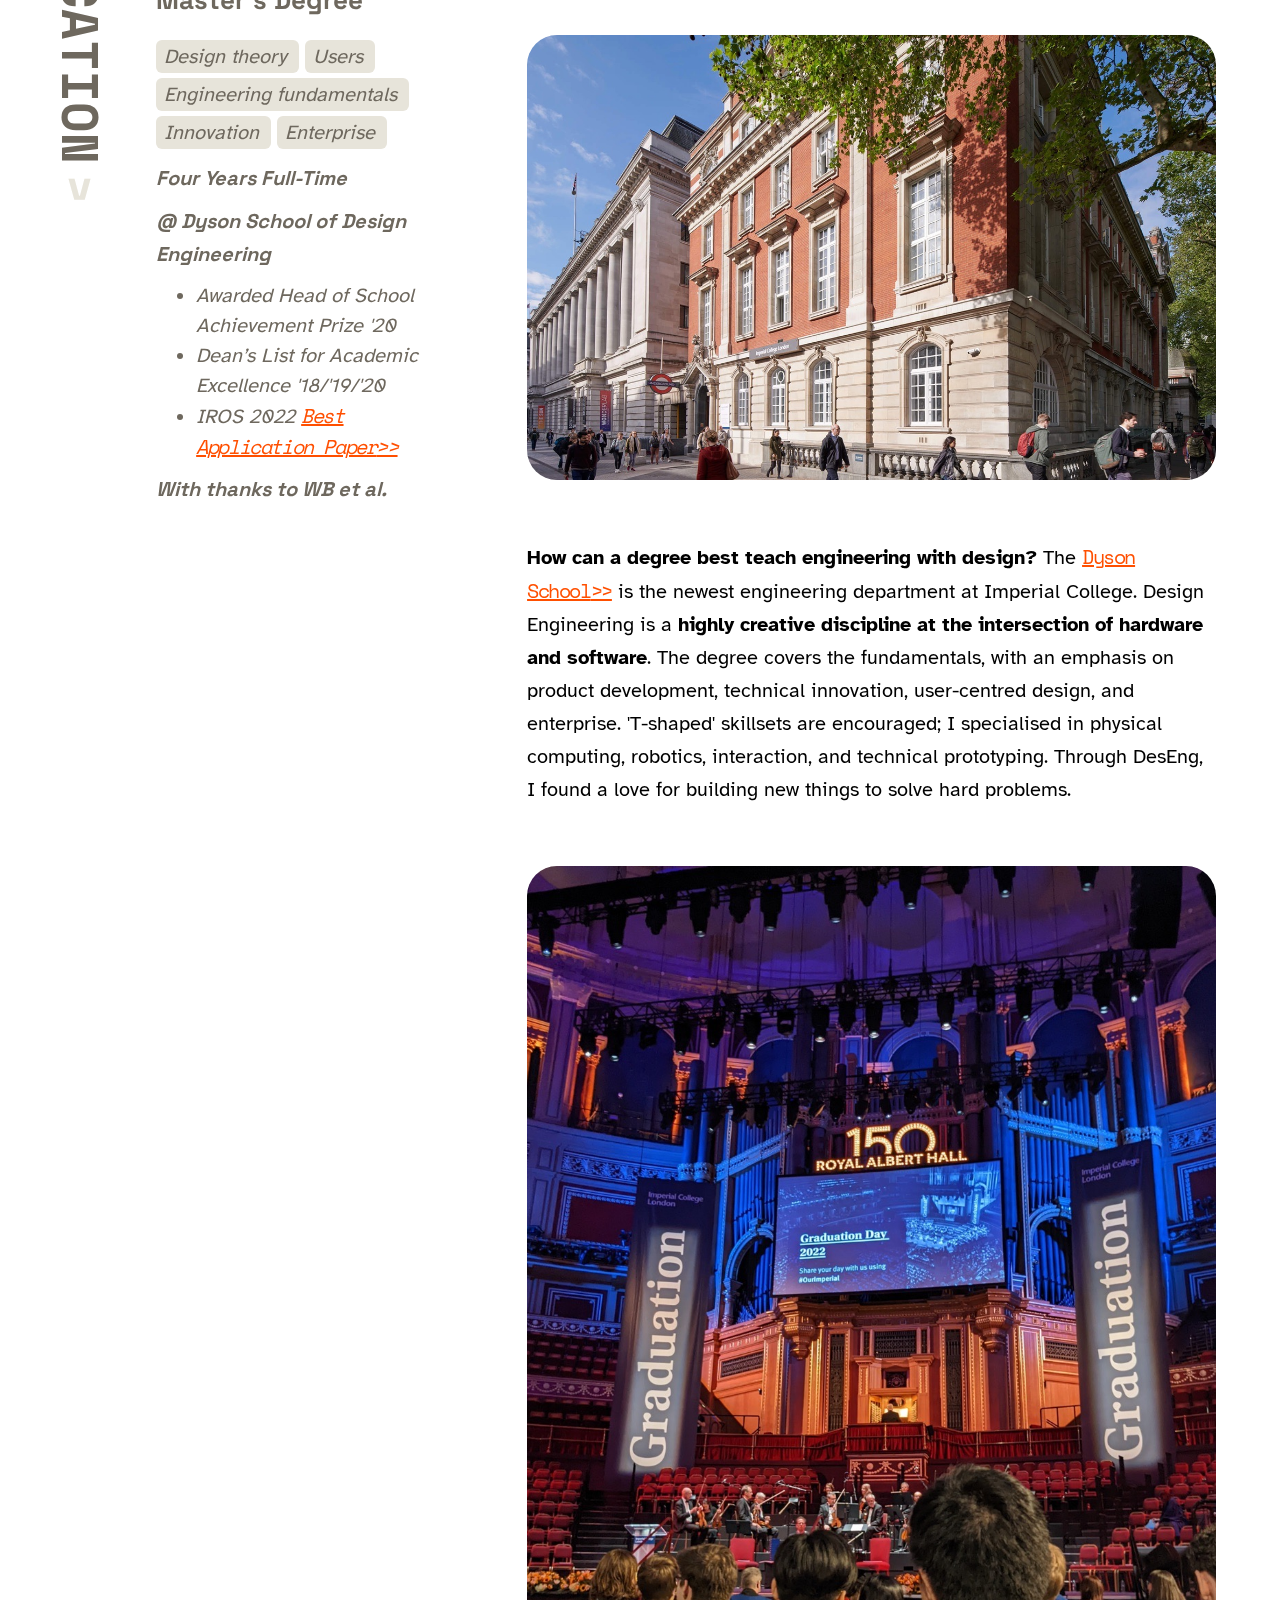
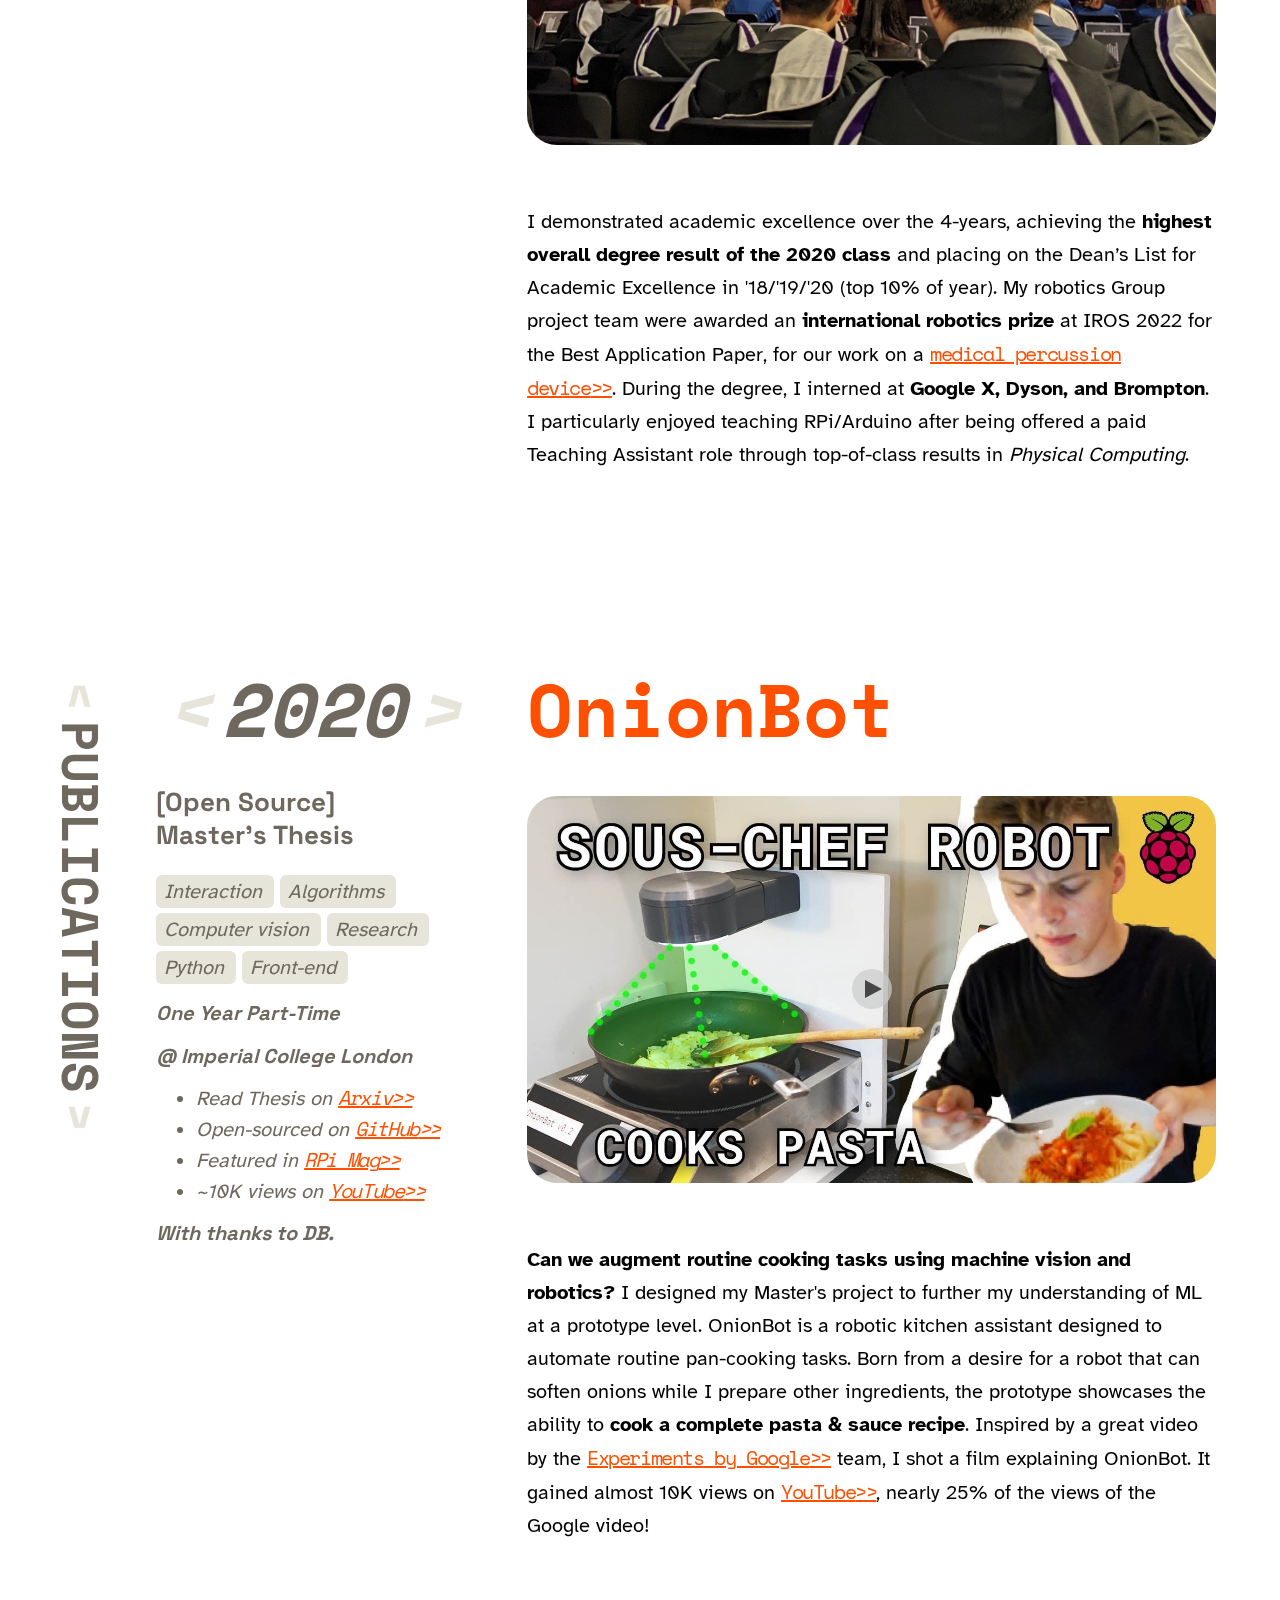
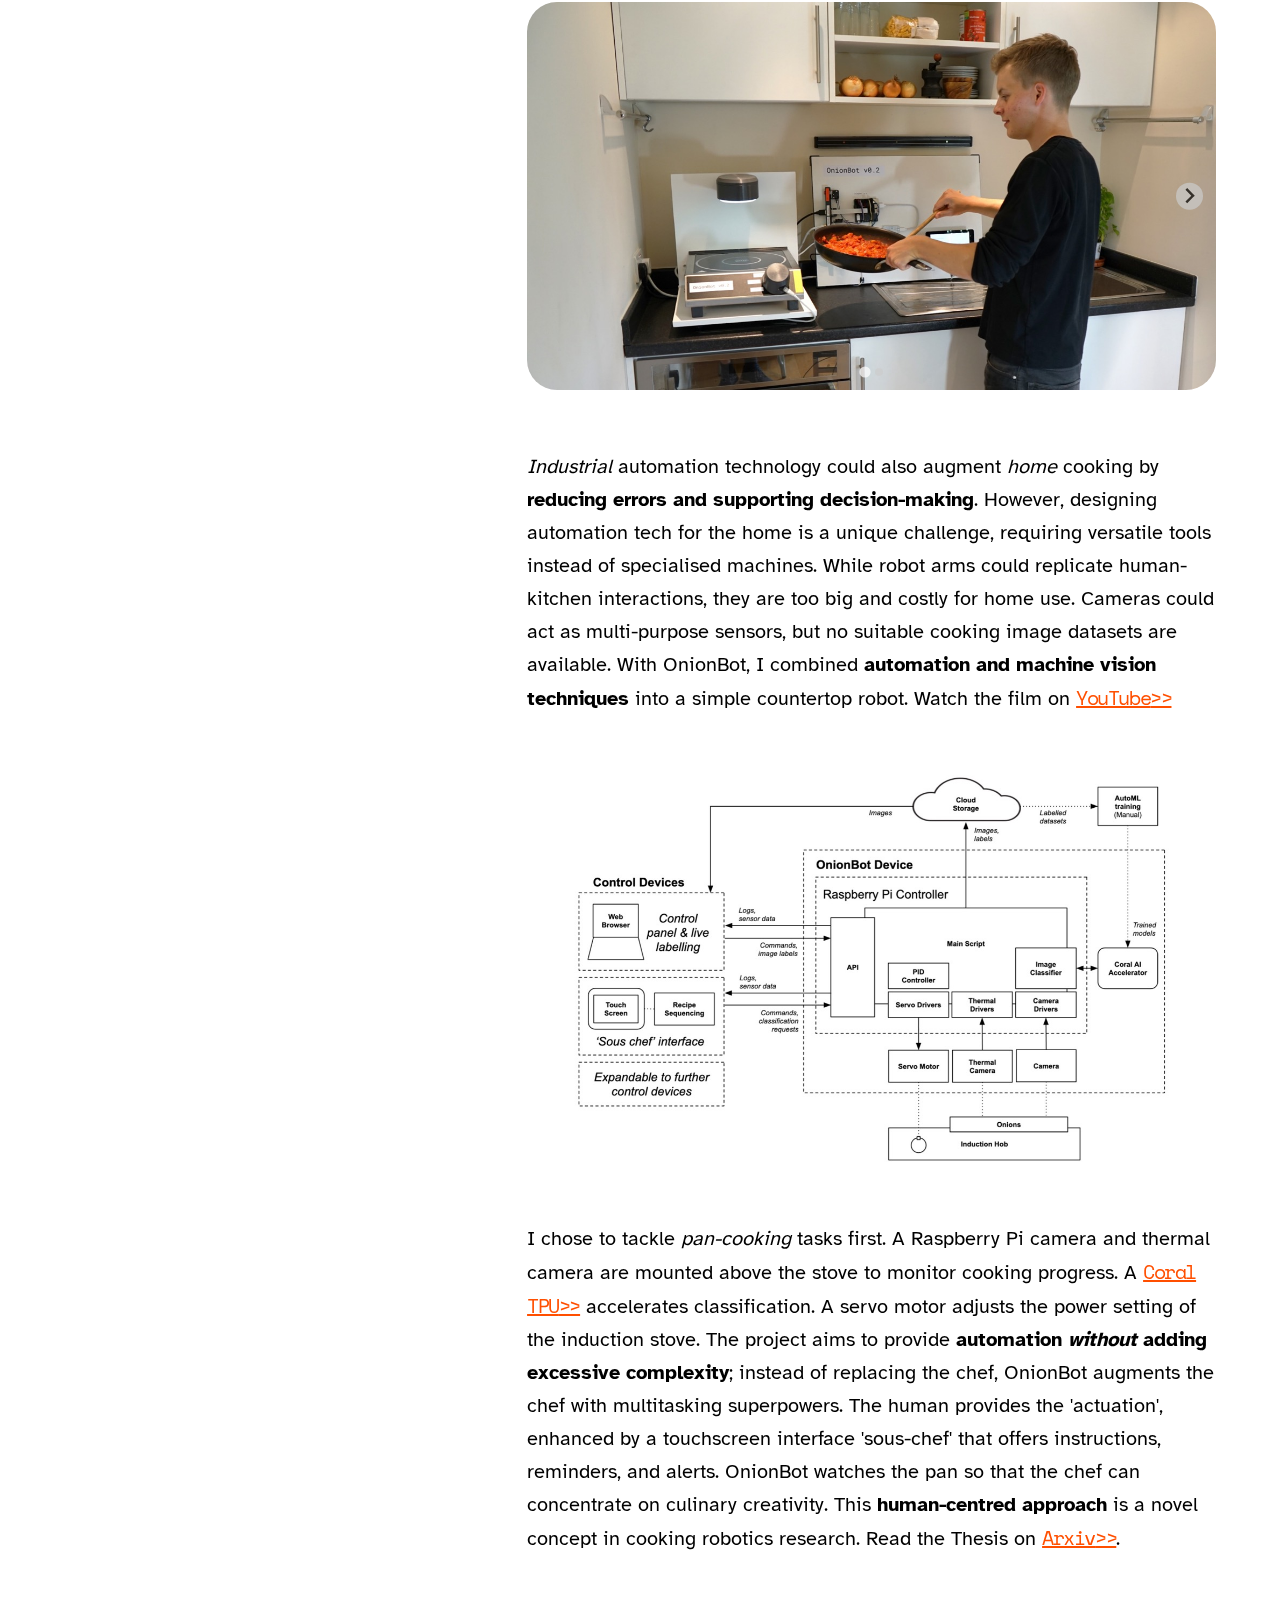
==== commit a2bcb92d: "Switch to lazy loading" ====
--- a/5.html
+++ b/5.html
@@ -32,9 +32,9 @@
 
 <!-- THEME -->
 <div class="column">
-  <div class="row theme-row" id="JUMP TO SECTION">
+  <div class="row theme-row" id="Jump">
     <div class="column theme-column">
-      <div class="theme-sticky"><a class="arrow up">&#60;</a>JUMP TO SECTION<a class="arrow down">&#62;</a></div>
+      <div class="theme-sticky"><a class="arrow up">&#60;</a>Jump<a class="arrow down">&#62;</a></div>
     </div>
     <!-- ARTICLES -->
     <div class="column article-column">
@@ -67,8 +67,8 @@
 Hey, I'm Ben! <br /><br />
             I am an <b>engineer & maker</b>.  I work at the intersection of hardware and software, in the sweet spot between a designer / developer / creative technologist. Playing the
             <b>wildcard</b> role in diverse teams suits my interdisciplinary skill set. <br /><br />
-            I studied at Imperial College, and interned at <b>Google X, Dyson & Brompton</b>. I got to work on some
-            <a href="https://www.bencobley.com/#Experience">great projects with great people</a>. More recently, I worked on the world’s waste problem at
+            I studied at Imperial College, and interned at <b>Google X, Dyson & Brompton</b>. I got to join some great
+            <a href="https://www.bencobley.com/#Experience">projects</a>. More recently, I worked on the world’s waste problem at
             <a href="https://www.bencobley.com/#TrueCircle">TrueCircle AI</a>. <br /><br />
             I am due to start a new role in the climate-tech space at the <b>end of June</b>, but I am excited about the Fiver role as a potential alternative. It would be great to explore opportunities in the
             Creative Lab team as soon as possible! <br /><br />
@@ -131,7 +131,7 @@
           <div class="splide">
             <div class="splide__track">
               <ul class="splide__list">
-                 <li class='splide__slide'><img src='static/img/TrueCircle_1a.jpeg'></li>  <li class='splide__slide'><img src='static/img/TrueCircle_1b.jpeg'></li> 
+                 <li class='splide__slide'><img data-splide-lazy='static/img/TrueCircle_1a.jpeg'></li>  <li class='splide__slide'><img data-splide-lazy='static/img/TrueCircle_1b.jpeg'></li> 
               </ul>
             </div>
           </div>
@@ -151,7 +151,7 @@
           <div class="splide">
             <div class="splide__track">
               <ul class="splide__list">
-                 <li class='splide__slide'><img src='static/img/TrueCircle_3a.jpeg'></li>  <li class='splide__slide'><img src='static/img/TrueCircle_3b.jpeg'></li> 
+                 <li class='splide__slide'><img data-splide-lazy='static/img/TrueCircle_3a.jpeg'></li>  <li class='splide__slide'><img data-splide-lazy='static/img/TrueCircle_3b.jpeg'></li> 
               </ul>
             </div>
           </div>
@@ -166,7 +166,7 @@
           <div class="splide">
             <div class="splide__track">
               <ul class="splide__list">
-                 <li class='splide__slide'><img src='static/img/TrueCircle_4a.jpeg'></li>  <li class='splide__slide'><img src='static/img/TrueCircle_4b.jpeg'></li>  <li class='splide__slide'><img src='static/img/TrueCircle_4c.jpeg'></li> 
+                 <li class='splide__slide'><img data-splide-lazy='static/img/TrueCircle_4a.jpeg'></li>  <li class='splide__slide'><img data-splide-lazy='static/img/TrueCircle_4b.jpeg'></li>  <li class='splide__slide'><img data-splide-lazy='static/img/TrueCircle_4c.jpeg'></li> 
               </ul>
             </div>
           </div>
@@ -214,7 +214,7 @@
           <div class="splide">
             <div class="splide__track">
               <ul class="splide__list">
-                 <li class='splide__slide'><img src='static/img/GoogleX_1a.jpeg'></li>  <li class='splide__slide'><img src='static/img/GoogleX_1b.jpeg'></li> 
+                 <li class='splide__slide'><img data-splide-lazy='static/img/GoogleX_1a.jpeg'></li>  <li class='splide__slide'><img data-splide-lazy='static/img/GoogleX_1b.jpeg'></li> 
               </ul>
             </div>
           </div>
@@ -224,7 +224,7 @@
           <div class="splide">
             <div class="splide__track">
               <ul class="splide__list">
-                 <li class='splide__slide'><img src='static/img/GoogleX_2.jpeg'></li> 
+                 <li class='splide__slide'><img data-splide-lazy='static/img/GoogleX_2.jpeg'></li> 
               </ul>
             </div>
           </div>
@@ -234,7 +234,7 @@
           <div class="splide">
             <div class="splide__track">
               <ul class="splide__list">
-                 <li class='splide__slide'><img src='static/img/GoogleX_3.jpeg'></li> 
+                 <li class='splide__slide'><img data-splide-lazy='static/img/GoogleX_3.jpeg'></li> 
               </ul>
             </div>
           </div>
@@ -292,7 +292,7 @@
           <div class="splide">
             <div class="splide__track">
               <ul class="splide__list">
-                 <li class='splide__slide'><img src='static/img/Dyson_1.jpeg'></li>  <li class='splide__slide'><img src='static/img/Dyson_2.jpeg'></li> 
+                 <li class='splide__slide'><img data-splide-lazy='static/img/Dyson_1.jpeg'></li>  <li class='splide__slide'><img data-splide-lazy='static/img/Dyson_2.jpeg'></li> 
               </ul>
             </div>
           </div>
@@ -340,7 +340,7 @@
           <div class="splide">
             <div class="splide__track">
               <ul class="splide__list">
-                 <li class='splide__slide'><img src='static/img/Brompton_1a.jpeg'></li>  <li class='splide__slide'><img src='static/img/Brompton_1b.jpeg'></li> 
+                 <li class='splide__slide'><img data-splide-lazy='static/img/Brompton_1a.jpeg'></li>  <li class='splide__slide'><img data-splide-lazy='static/img/Brompton_1b.jpeg'></li> 
               </ul>
             </div>
           </div>
@@ -350,7 +350,7 @@
           <div class="splide">
             <div class="splide__track">
               <ul class="splide__list">
-                 <li class='splide__slide'><img src='static/img/Brompton_2.jpeg'></li> 
+                 <li class='splide__slide'><img data-splide-lazy='static/img/Brompton_2.jpeg'></li> 
               </ul>
             </div>
           </div>
@@ -413,7 +413,7 @@
           <div class="splide">
             <div class="splide__track">
               <ul class="splide__list">
-                 <li class='splide__slide'><img src='static/img/Imperial_1.jpeg'></li> 
+                 <li class='splide__slide'><img data-splide-lazy='static/img/Imperial_1.jpeg'></li> 
               </ul>
             </div>
           </div>
@@ -423,7 +423,7 @@
           <div class="splide">
             <div class="splide__track">
               <ul class="splide__list">
-                 <li class='splide__slide'><img src='static/img/Imperial_2.jpeg'></li> 
+                 <li class='splide__slide'><img data-splide-lazy='static/img/Imperial_2.jpeg'></li> 
               </ul>
             </div>
           </div>
@@ -500,7 +500,7 @@
           <div class="splide">
             <div class="splide__track">
               <ul class="splide__list">
-                 <li class='splide__slide'><img src='static/img/OnionBot_2a.jpeg'></li>  <li class='splide__slide'><img src='static/img/OnionBot_2b.jpeg'></li> 
+                 <li class='splide__slide'><img data-splide-lazy='static/img/OnionBot_2a.jpeg'></li>  <li class='splide__slide'><img data-splide-lazy='static/img/OnionBot_2b.jpeg'></li> 
               </ul>
             </div>
           </div>
@@ -510,7 +510,7 @@
           <div class="splide">
             <div class="splide__track">
               <ul class="splide__list">
-                 <li class='splide__slide'><img src='static/img/OnionBot_3.jpeg'></li> 
+                 <li class='splide__slide'><img data-splide-lazy='static/img/OnionBot_3.jpeg'></li> 
               </ul>
             </div>
           </div>
@@ -520,7 +520,7 @@
           <div class="splide">
             <div class="splide__track">
               <ul class="splide__list">
-                 <li class='splide__slide'><img src='static/img/OnionBot_4a.jpeg'></li>  <li class='splide__slide'><img src='static/img/OnionBot_4b.jpeg'></li> 
+                 <li class='splide__slide'><img data-splide-lazy='static/img/OnionBot_4a.jpeg'></li>  <li class='splide__slide'><img data-splide-lazy='static/img/OnionBot_4b.jpeg'></li> 
               </ul>
             </div>
           </div>
@@ -530,7 +530,7 @@
           <div class="splide">
             <div class="splide__track">
               <ul class="splide__list">
-                 <li class='splide__slide'><img src='static/img/OnionBot_5.jpeg'></li> 
+                 <li class='splide__slide'><img data-splide-lazy='static/img/OnionBot_5.jpeg'></li> 
               </ul>
             </div>
           </div>
@@ -589,7 +589,7 @@
           <div class="splide">
             <div class="splide__track">
               <ul class="splide__list">
-                 <li class='splide__slide'><img src='static/img/Percussion_2.jpeg'></li> 
+                 <li class='splide__slide'><img data-splide-lazy='static/img/Percussion_2.jpeg'></li> 
               </ul>
             </div>
           </div>
@@ -619,7 +619,7 @@
           <div class="splide">
             <div class="splide__track">
               <ul class="splide__list">
-                 <li class='splide__slide'><img src='static/img/Percussion_4.jpeg'></li> 
+                 <li class='splide__slide'><img data-splide-lazy='static/img/Percussion_4.jpeg'></li> 
               </ul>
             </div>
           </div>
@@ -682,7 +682,7 @@
           <div class="splide">
             <div class="splide__track">
               <ul class="splide__list">
-                 <li class='splide__slide'><img src='static/img/Dome_1a.jpeg'></li>  <li class='splide__slide'><img src='static/img/Dome_1b.jpeg'></li>  <li class='splide__slide'><img src='static/img/Dome_1c.jpeg'></li>  <li class='splide__slide'><img src='static/img/Dome_1d.jpeg'></li> 
+                 <li class='splide__slide'><img data-splide-lazy='static/img/Dome_1a.jpeg'></li>  <li class='splide__slide'><img data-splide-lazy='static/img/Dome_1b.jpeg'></li>  <li class='splide__slide'><img data-splide-lazy='static/img/Dome_1c.jpeg'></li>  <li class='splide__slide'><img data-splide-lazy='static/img/Dome_1d.jpeg'></li> 
               </ul>
             </div>
           </div>
@@ -772,7 +772,7 @@
           <div class="splide">
             <div class="splide__track">
               <ul class="splide__list">
-                 <li class='splide__slide'><img src='static/img/FarmBot_1a.jpeg'></li>  <li class='splide__slide'><img src='static/img/FarmBot_1b.jpeg'></li>  <li class='splide__slide'><img src='static/img/FarmBot_1c.jpeg'></li>  <li class='splide__slide'><img src='static/img/FarmBot_1d.jpeg'></li> 
+                 <li class='splide__slide'><img data-splide-lazy='static/img/FarmBot_1a.jpeg'></li>  <li class='splide__slide'><img data-splide-lazy='static/img/FarmBot_1b.jpeg'></li>  <li class='splide__slide'><img data-splide-lazy='static/img/FarmBot_1c.jpeg'></li>  <li class='splide__slide'><img data-splide-lazy='static/img/FarmBot_1d.jpeg'></li> 
               </ul>
             </div>
           </div>
@@ -834,7 +834,7 @@
           <div class="splide">
             <div class="splide__track">
               <ul class="splide__list">
-                 <li class='splide__slide'><img src='static/img/Campervan_1.jpeg'></li> 
+                 <li class='splide__slide'><img data-splide-lazy='static/img/Campervan_1.jpeg'></li> 
               </ul>
             </div>
           </div>
@@ -850,7 +850,7 @@
           <div class="splide">
             <div class="splide__track">
               <ul class="splide__list">
-                 <li class='splide__slide'><img src='static/img/Campervan_2.jpeg'></li> 
+                 <li class='splide__slide'><img data-splide-lazy='static/img/Campervan_2.jpeg'></li> 
               </ul>
             </div>
           </div>
--- a/static/style.css
+++ b/static/style.css
@@ -26,7 +26,7 @@
   --space-cadet: #2b2d42;
   --maximum-yellow: #f8f32b;
   --very-white: #ffffff;
-  --very-black: #2b2b27;
+  --very-black: #40403a;
   --very-grey: #6e685e;
   --quite-grey: #e7e4da;
 }
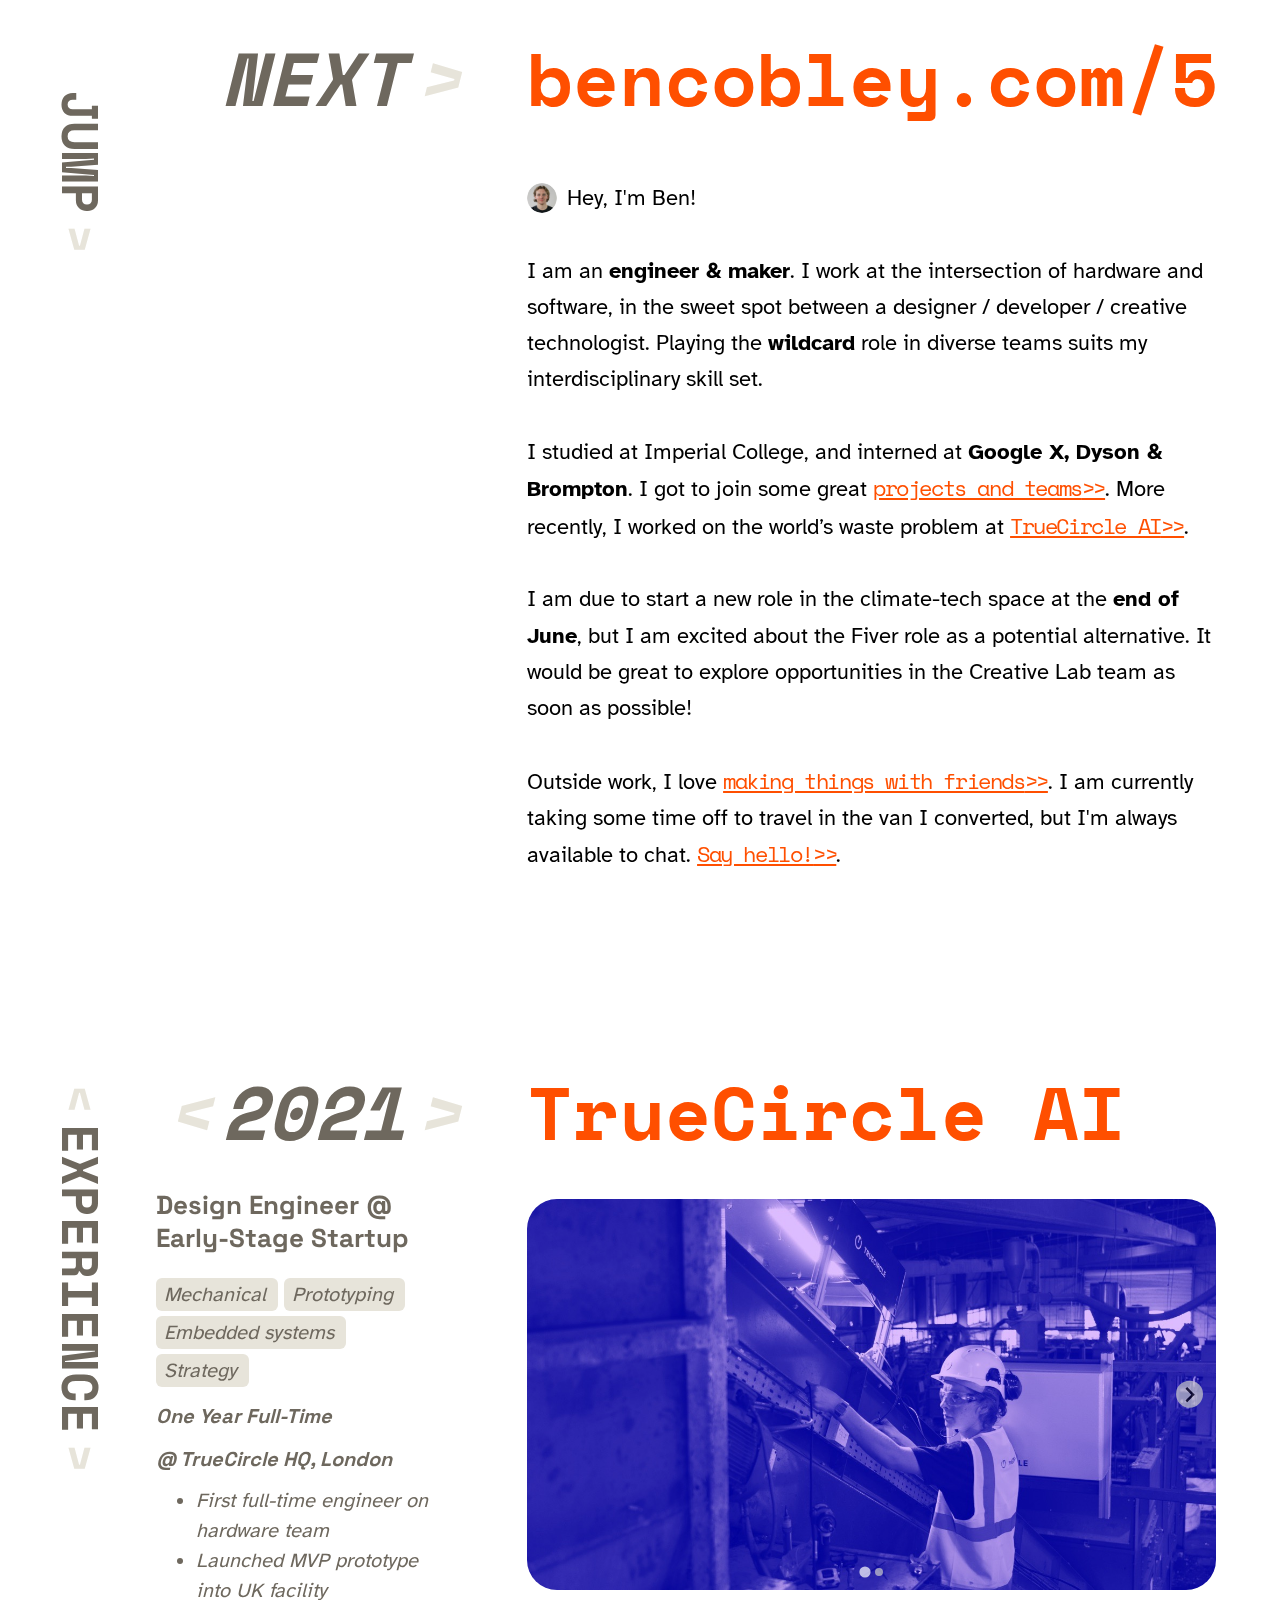
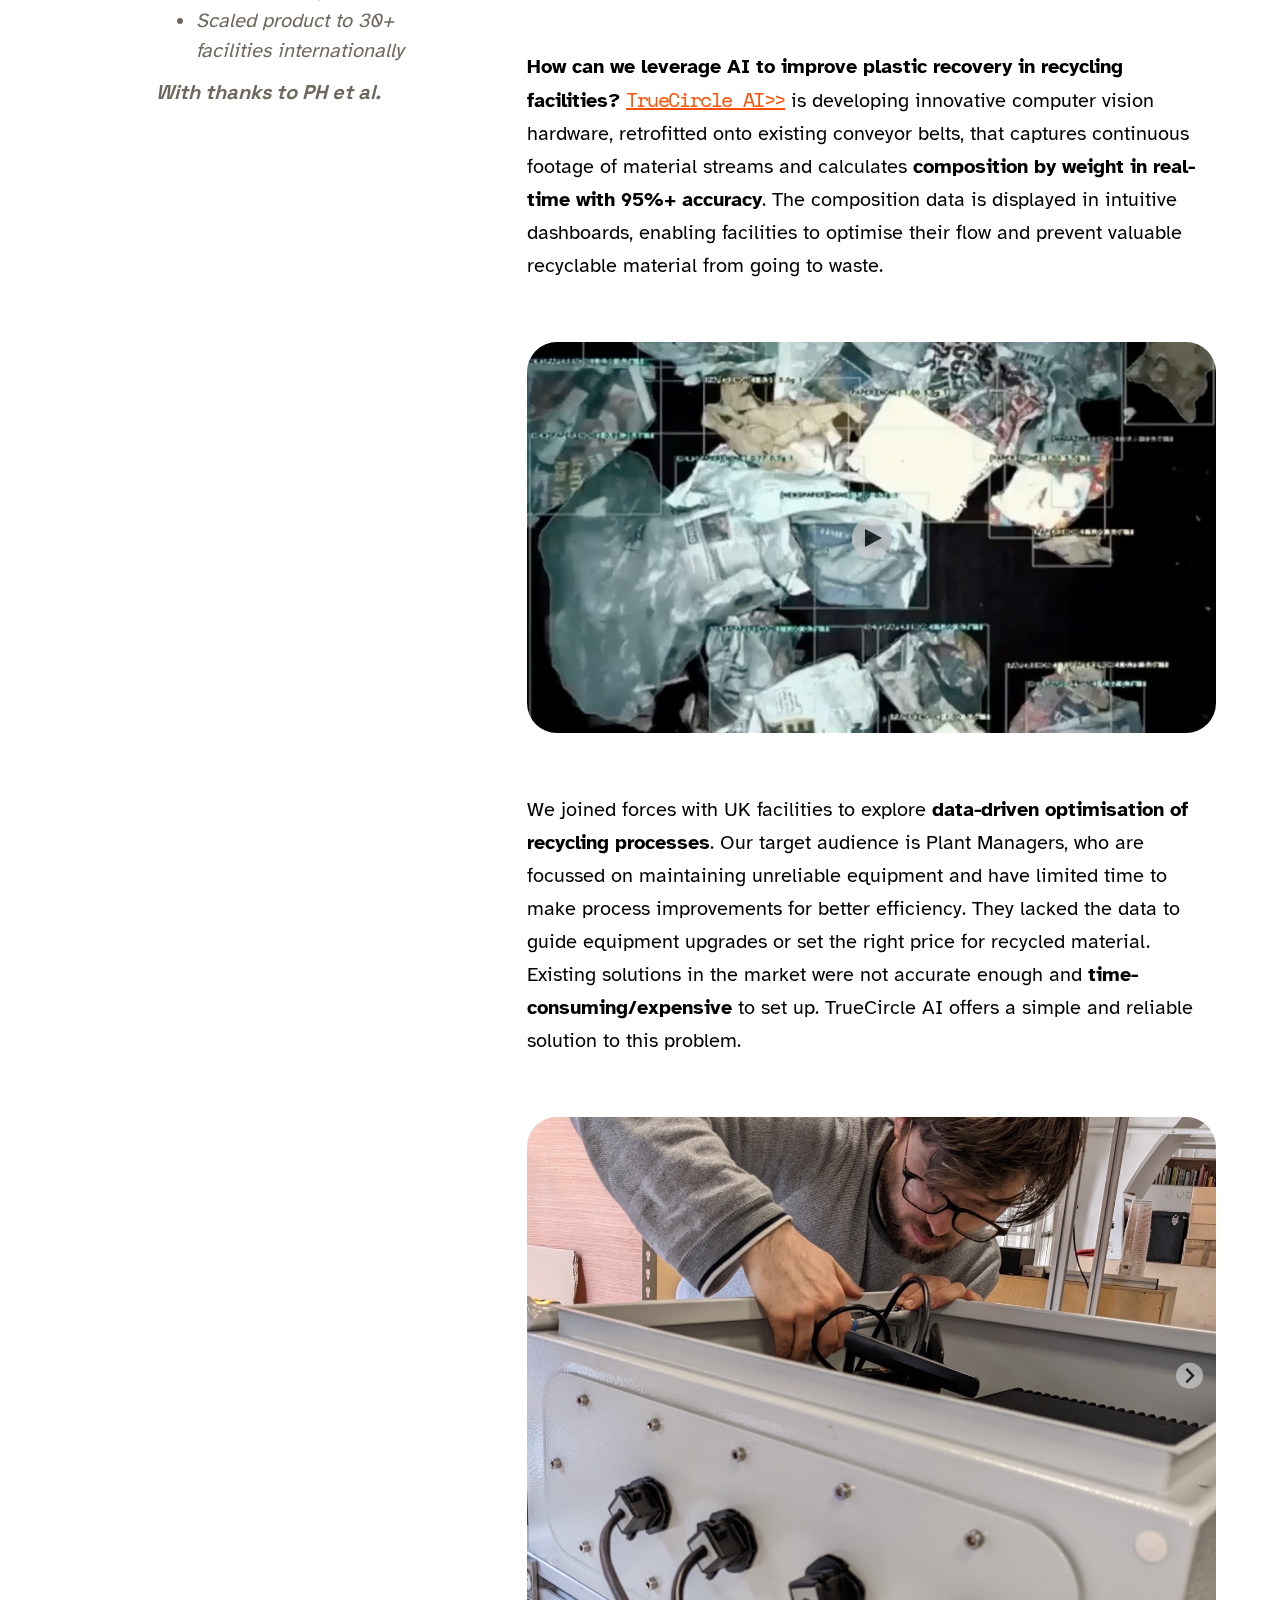
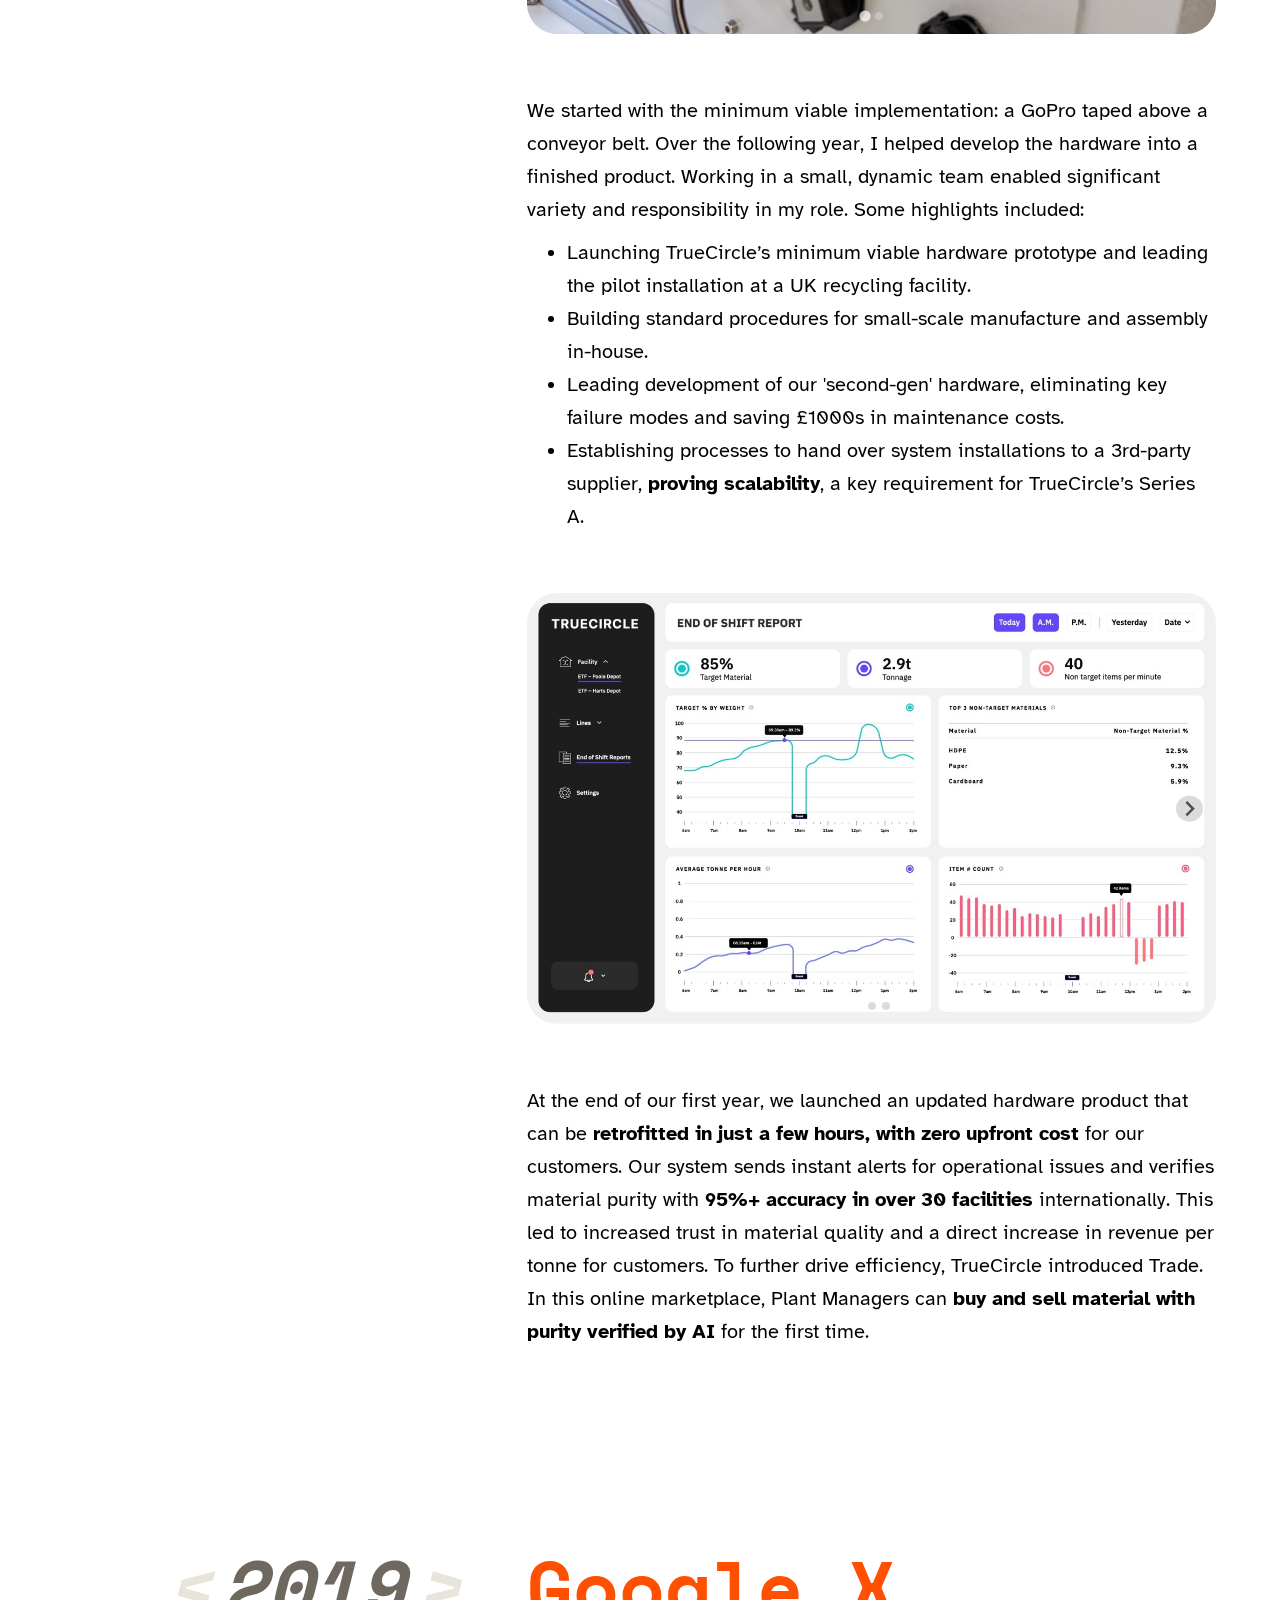
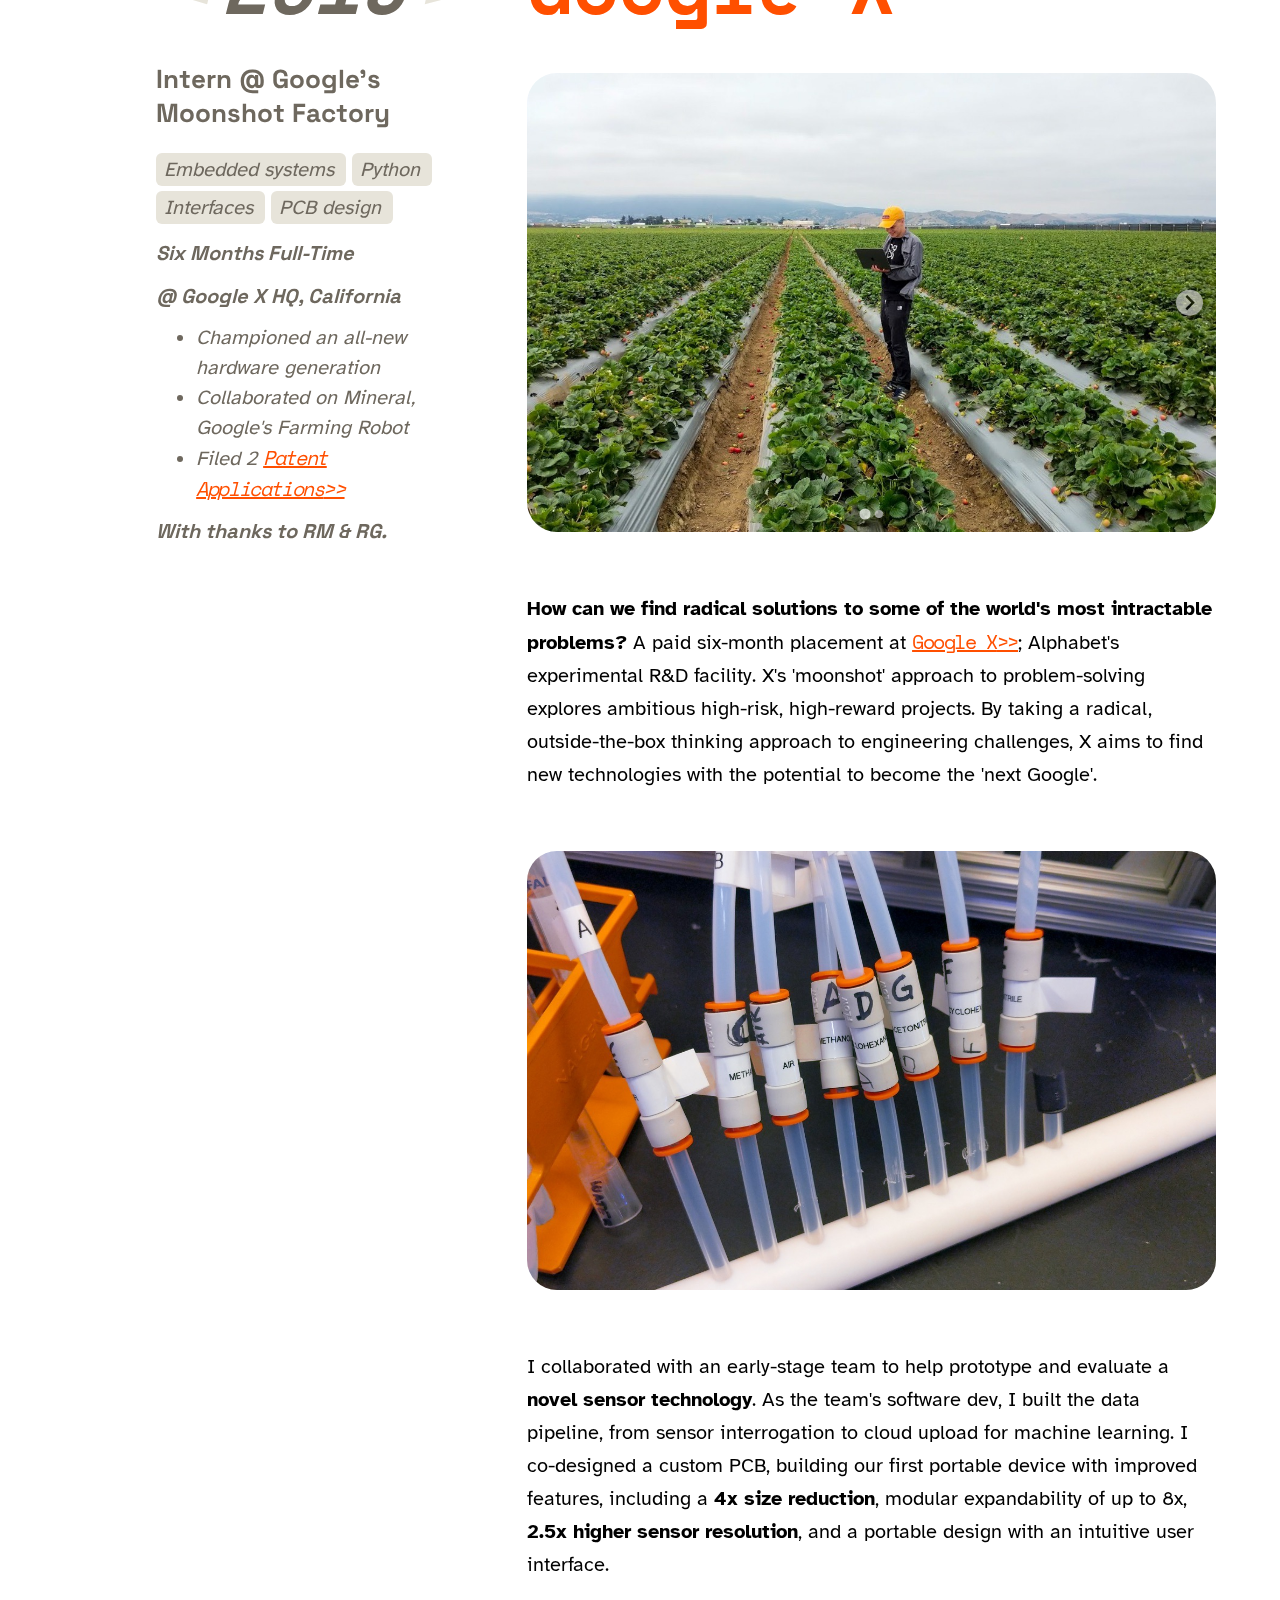
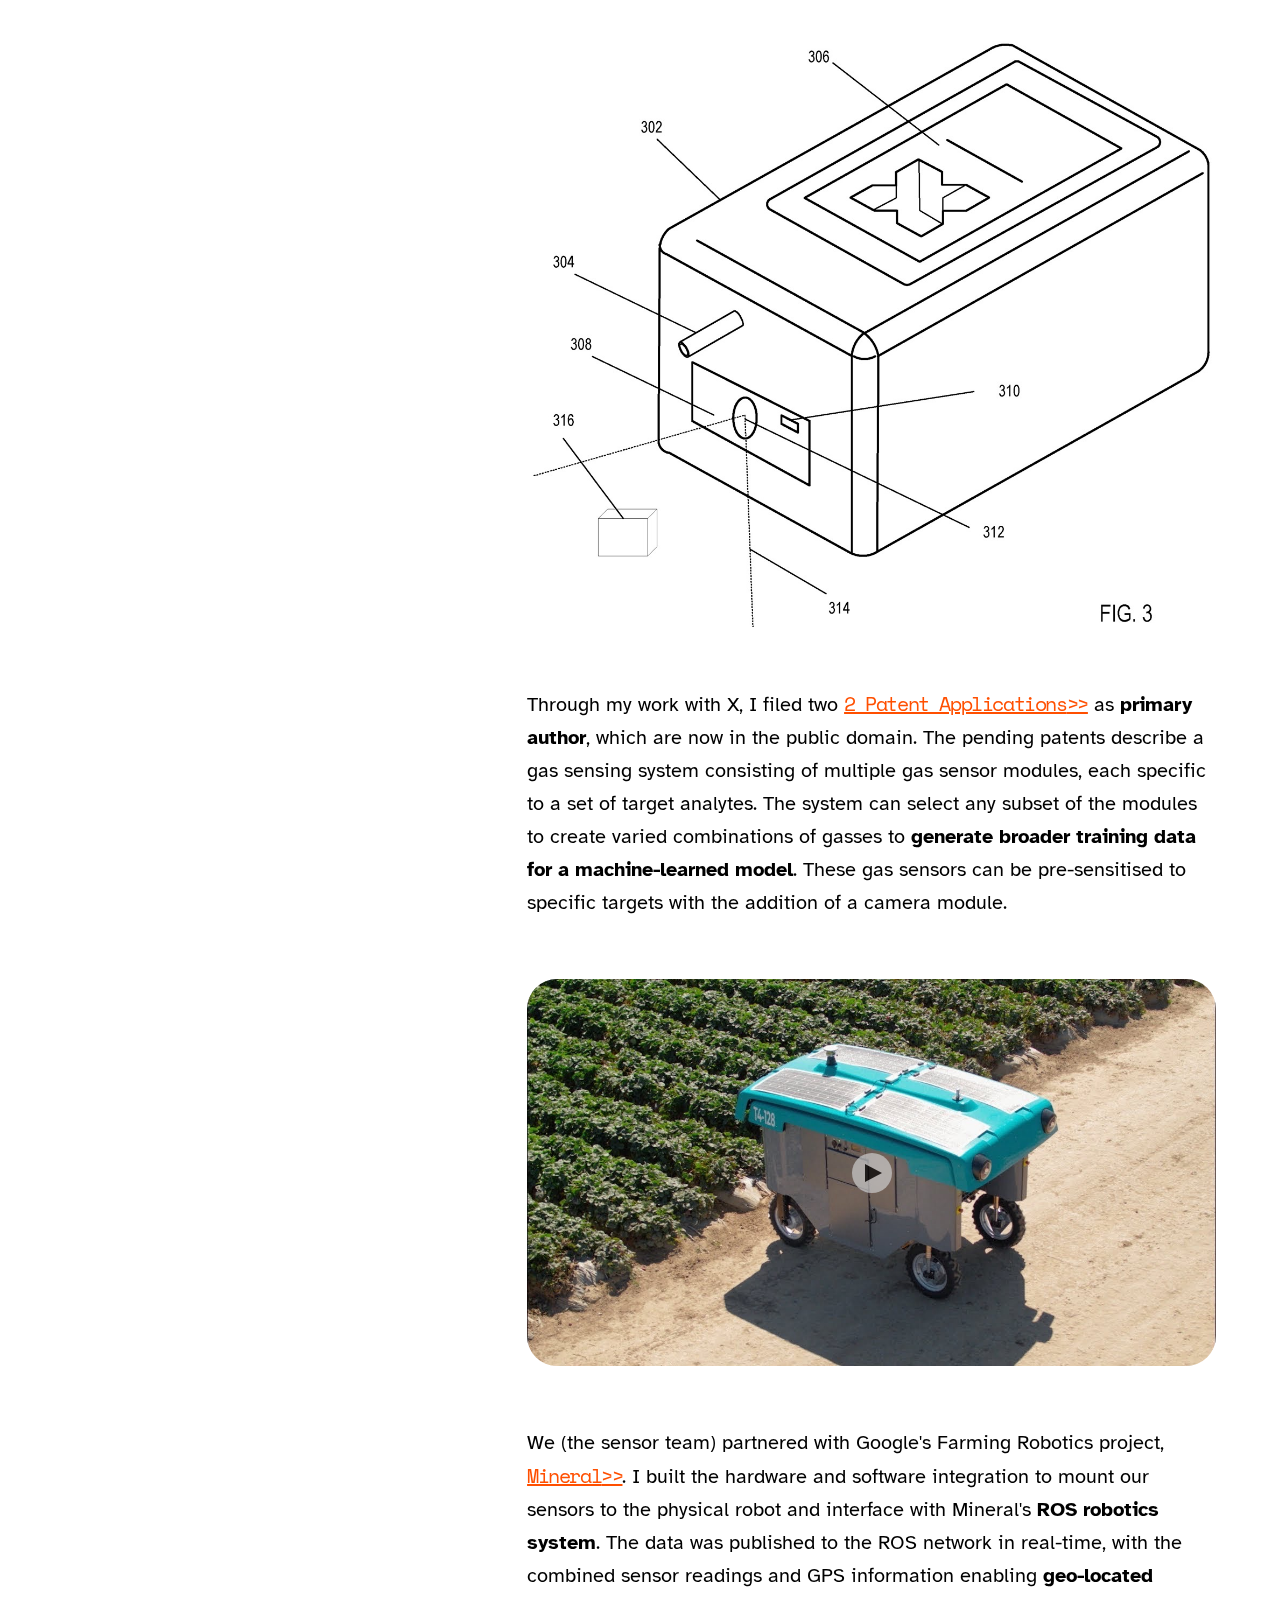
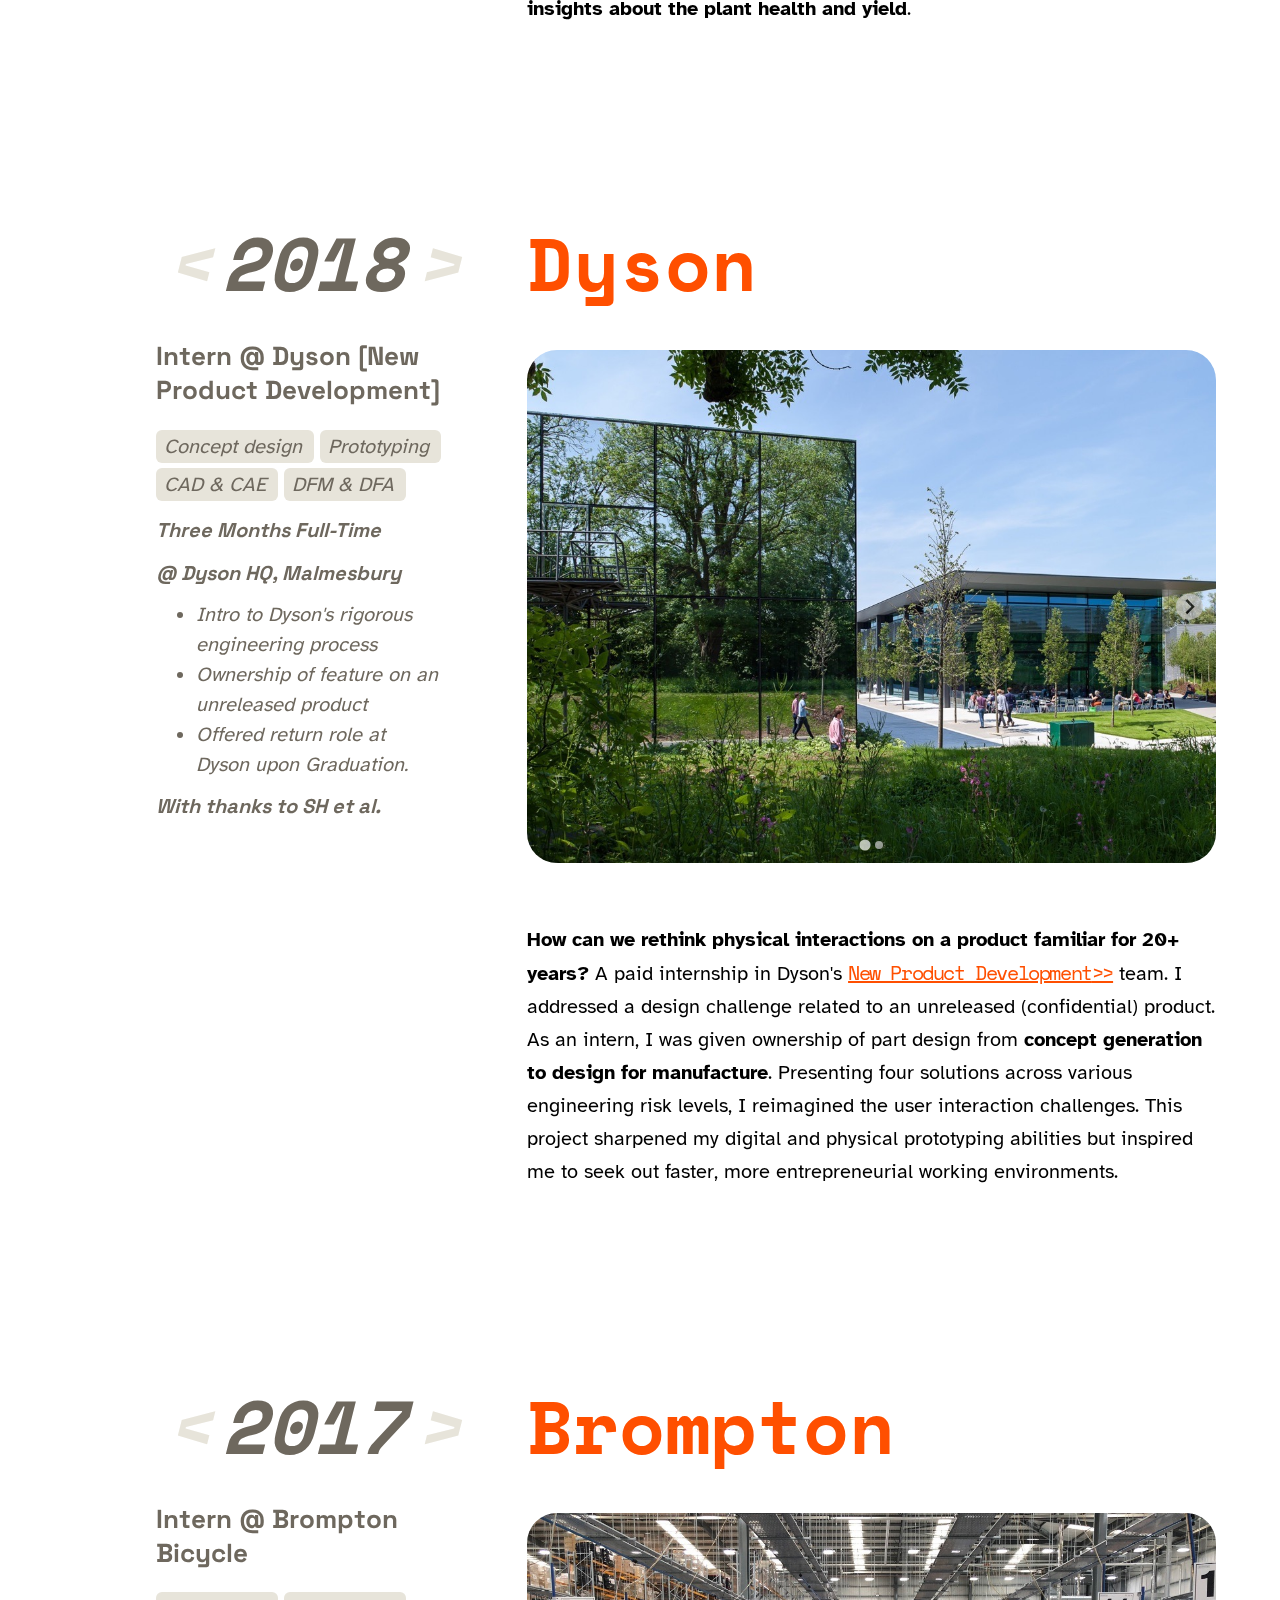
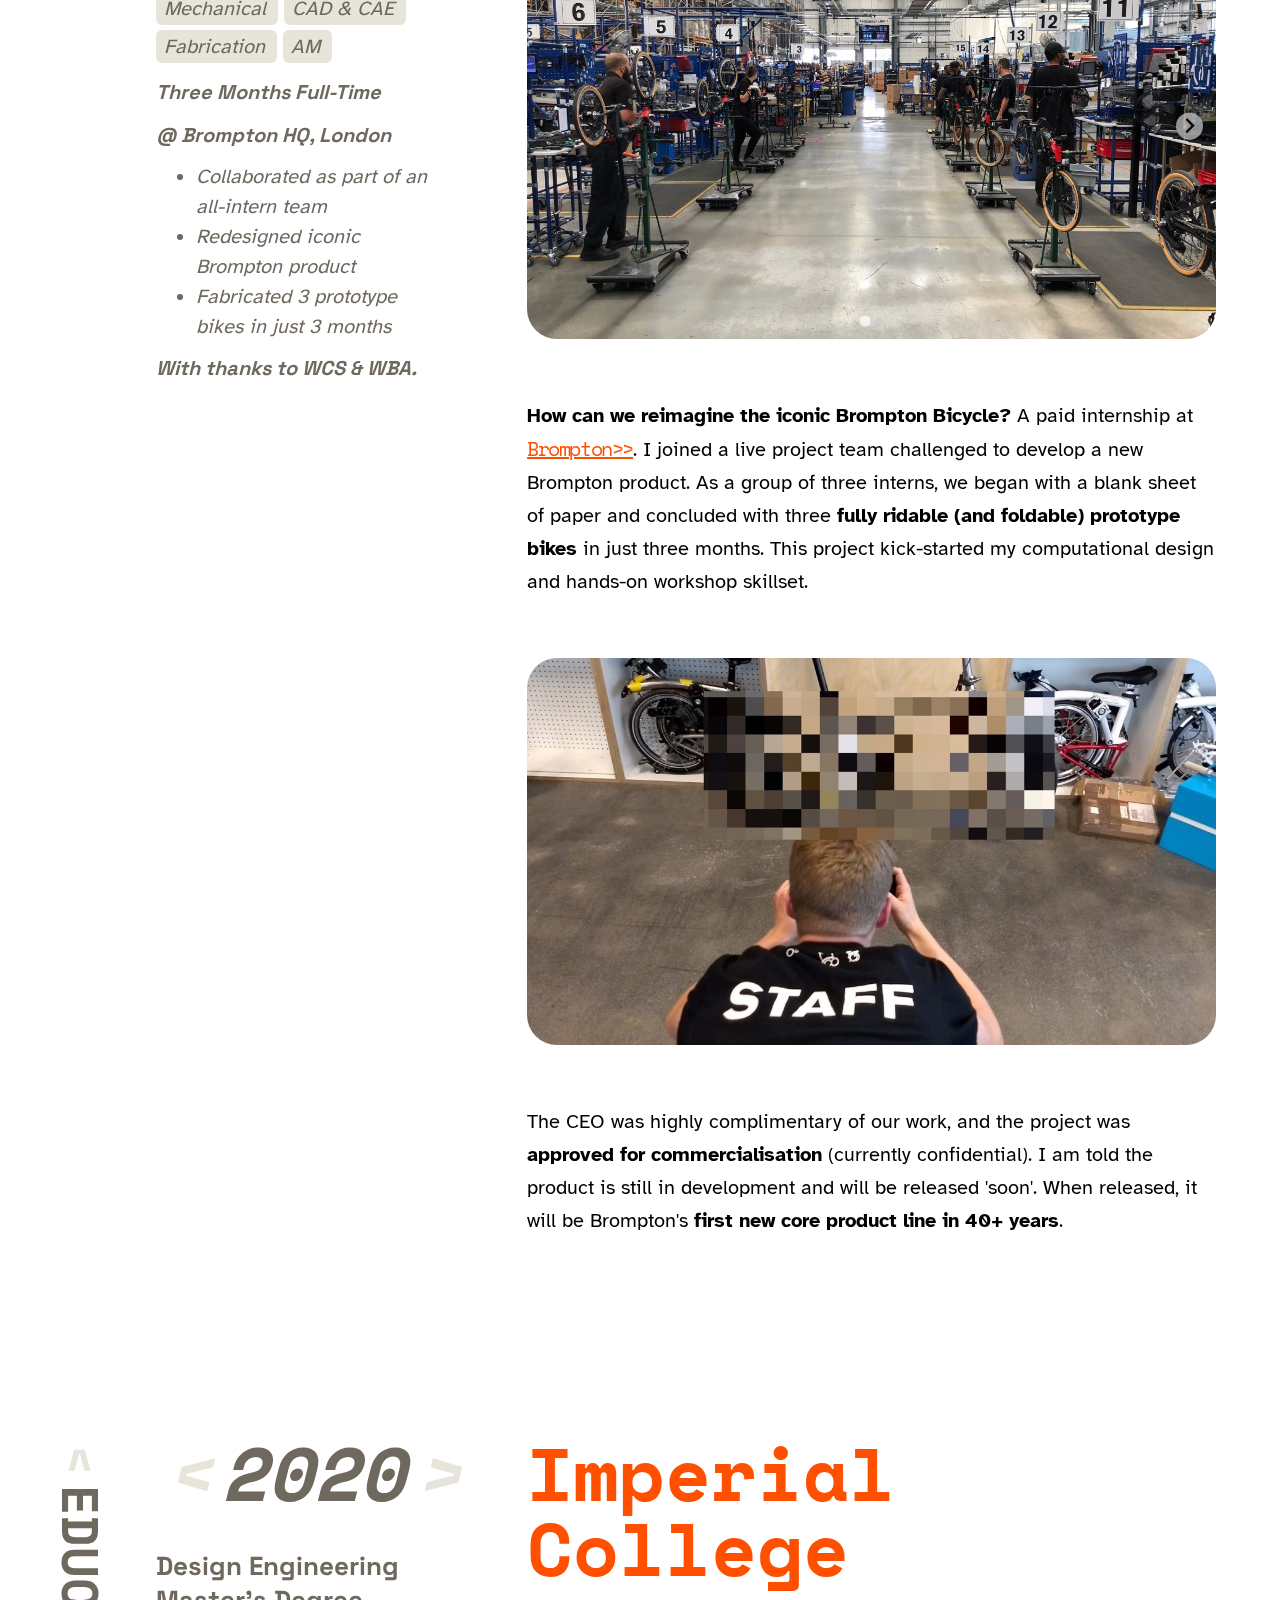
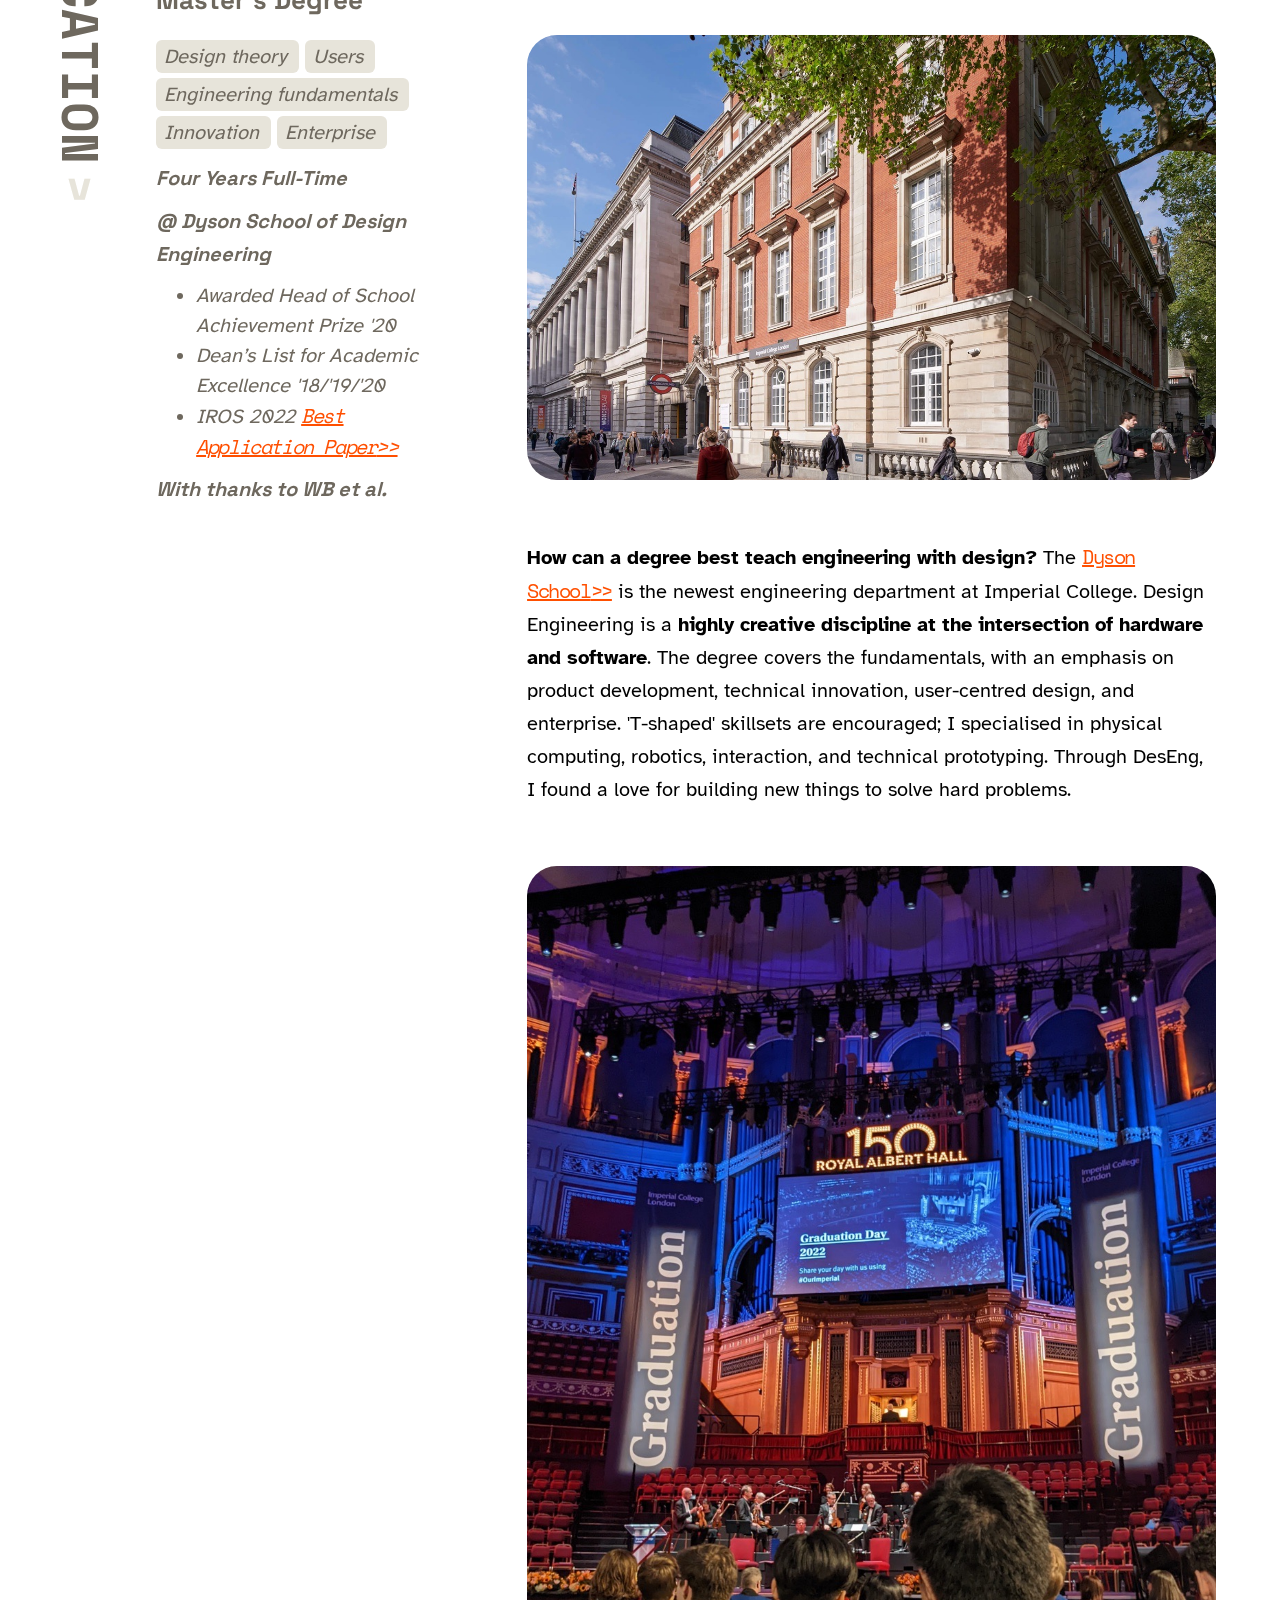
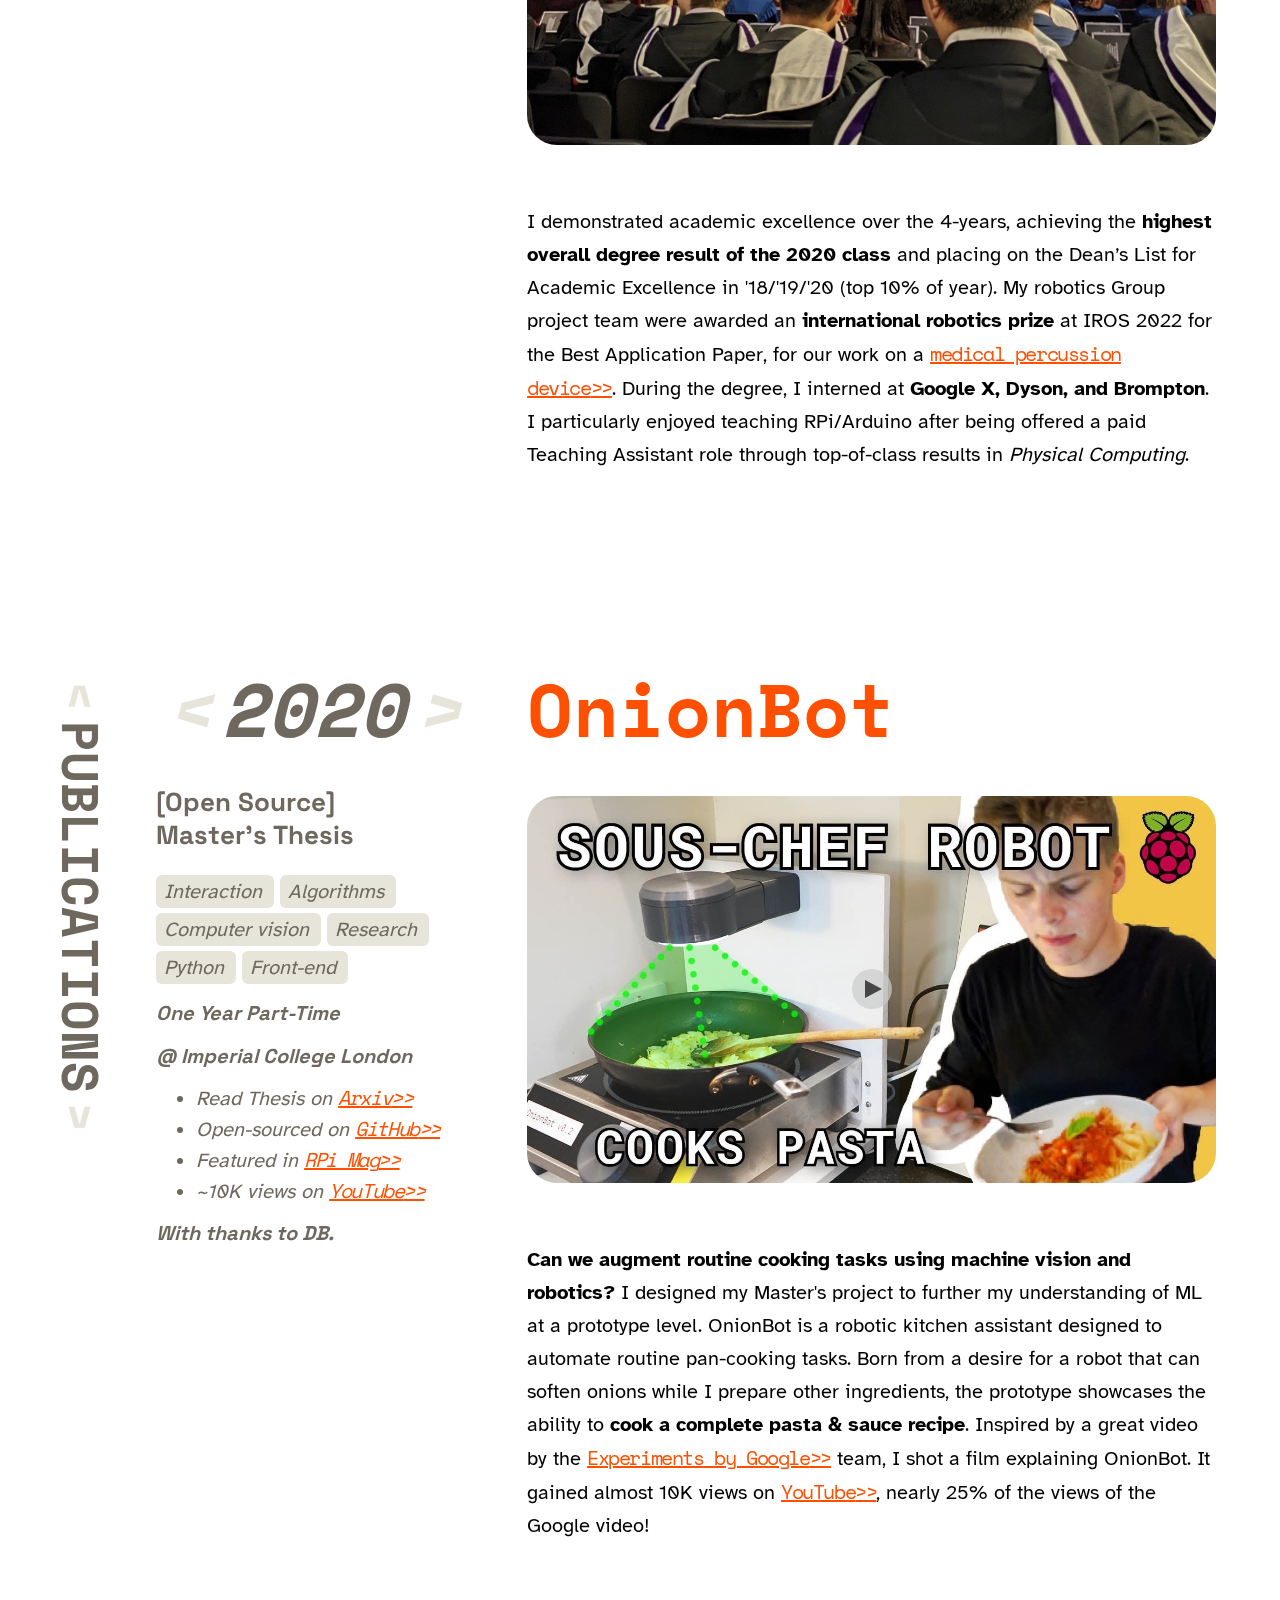
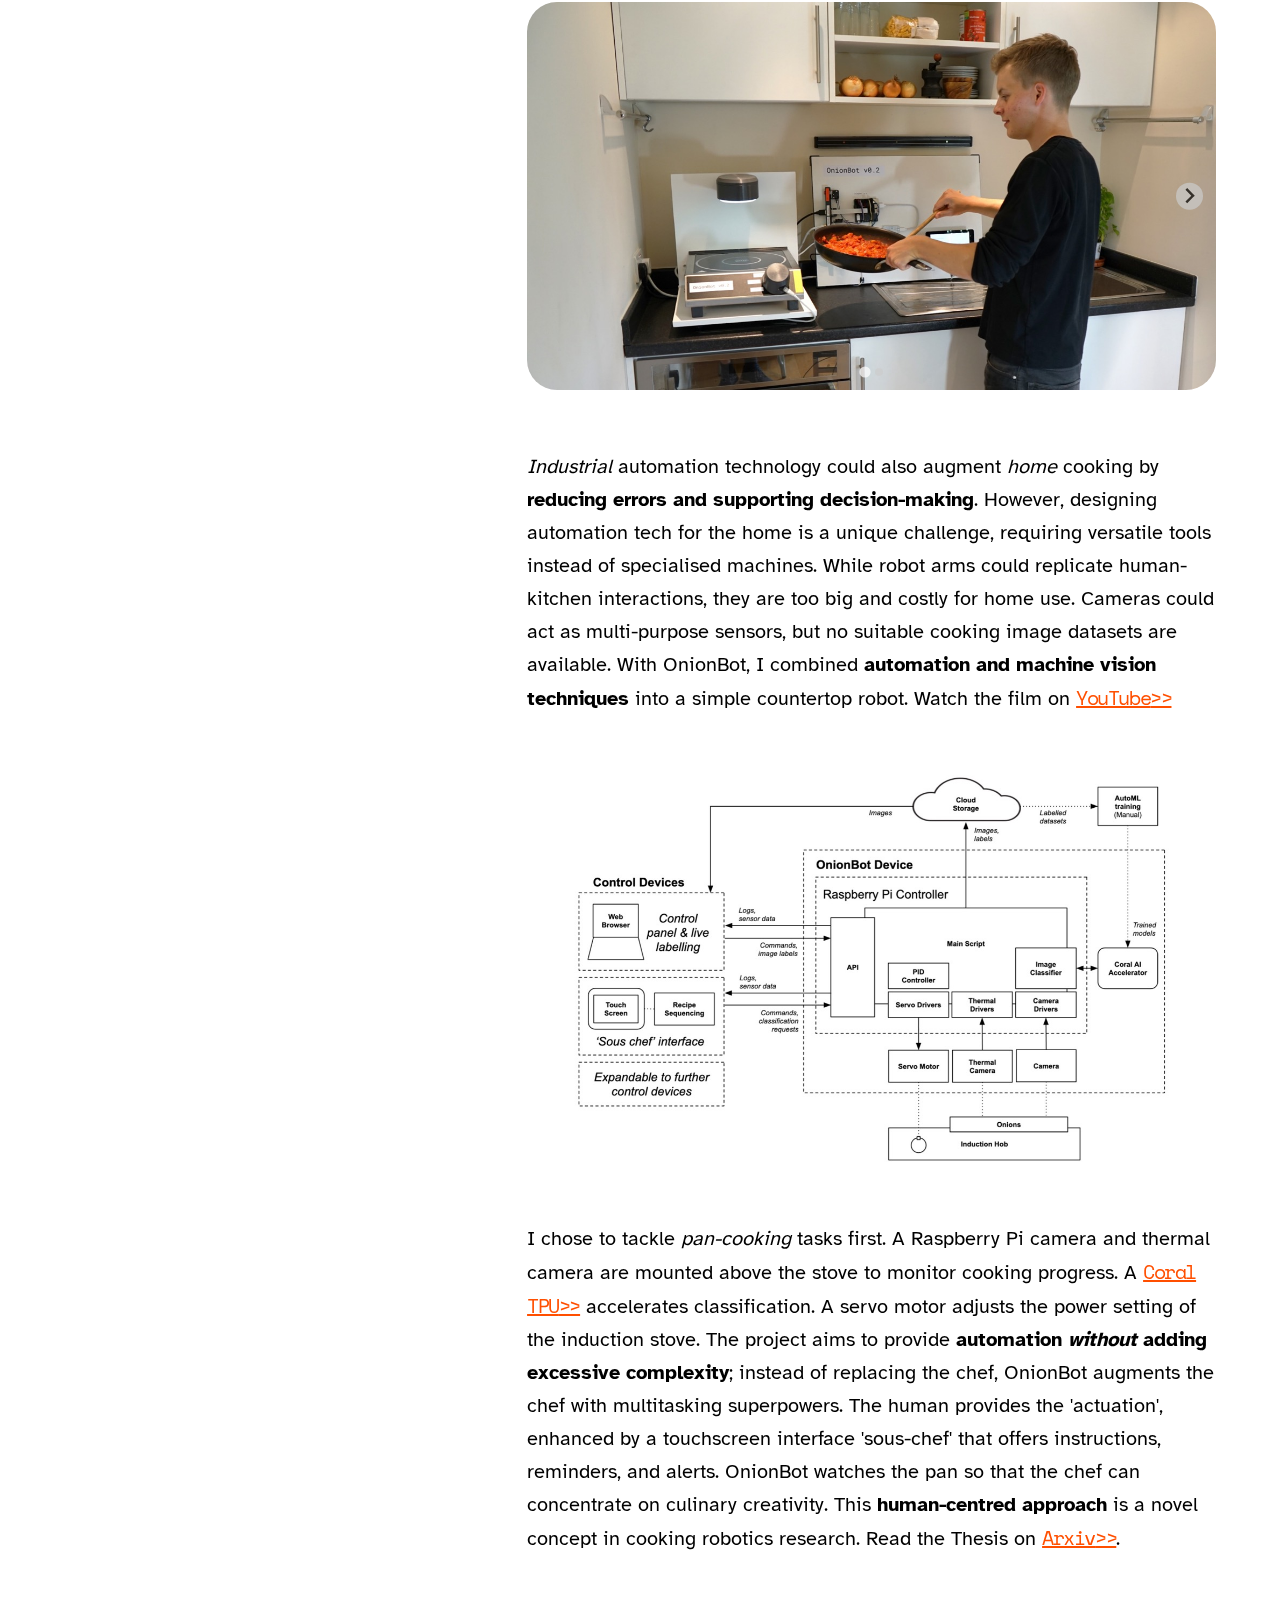
==== commit eccb1e47: "Add section and reformatting" ====
--- a/5.html
+++ b/5.html
@@ -68,8 +68,8 @@
             I am an <b>engineer & maker</b>.  I work at the intersection of hardware and software, in the sweet spot between a designer / developer / creative technologist. Playing the
             <b>wildcard</b> role in diverse teams suits my interdisciplinary skill set. <br /><br />
             I studied at Imperial College, and interned at <b>Google X, Dyson & Brompton</b>. I got to join some great
-            <a href="https://www.bencobley.com/#Experience">projects</a>. More recently, I worked on the world’s waste problem at
-            <a href="https://www.bencobley.com/#TrueCircle">TrueCircle AI</a>. <br /><br />
+            <a href="#Experience">projects and teams</a>. More recently, I worked on the world’s waste problem at
+            <a href="#TrueCircle">TrueCircle AI</a>. <br /><br />
             I am due to start a new role in the climate-tech space at the <b>end of June</b>, but I am excited about the Fiver role as a potential alternative. It would be great to explore opportunities in the
             Creative Lab team as soon as possible! <br /><br />
             Outside work, I love <a href="#Projects">making things with friends</a>. I am currently taking some time off to travel in the van I
@@ -82,7 +82,8 @@
       
     </div>
   </div>
-  
+</div>
+
 
 <!-- THEME -->
 <div class="column">
@@ -159,7 +160,7 @@
           <span class="text">We started with the minimum viable implementation: a GoPro taped above a conveyor belt. Over the following year, I helped develop the hardware into a finished product. Working in a small, dynamic team enabled significant variety and responsibility in my role. Some highlights included: 
 <ul><li>Launching TrueCircle’s minimum viable hardware prototype and leading the pilot installation at a UK recycling facility.</li>
   <li>Building standard procedures for small-scale manufacture and assembly in-house.</li>
-  <li>Leading development of our 'second-gen' hardware</b>, eliminating key failure modes and saving £1000s in maintenance costs.</li>
+  <li>Leading development of our 'second-gen' hardware, eliminating key failure modes and saving £1000s in maintenance costs.</li>
   <li>Establishing processes to hand over system installations to a 3rd-party supplier, <b>proving scalability</b>, a key requirement for TrueCircle’s Series A.</li>
 </ul></span>
             
@@ -362,7 +363,8 @@
       
     </div>
   </div>
-  
+</div>
+
 
 <!-- THEME -->
 <div class="column">
@@ -435,7 +437,8 @@
       
     </div>
   </div>
-  
+</div>
+
 
 <!-- THEME -->
 <div class="column">
@@ -631,7 +634,8 @@
       
     </div>
   </div>
-  
+</div>
+
 
 <!-- THEME -->
 <div class="column">
@@ -641,6 +645,62 @@
     </div>
     <!-- ARTICLES -->
     <div class="column article-column">
+      
+      <!-- ARTICLE -->
+      <div class="row article-row" id="WTHR">
+        <div class="article-sticky">
+          <span class="date"><a class="arrow left">&#60;</a>2023<a class="arrow right">&#62;</a></span>
+          <span class="shorttitle">WTHR</span>
+          <span class="subtitle">Passion Project</span>
+          <span class="skills">
+            
+            <span class="skill"><span class='skill'>Prompt engineering</span></span>
+            
+            <span class="skill"><span class='skill'>Python</span></span>
+            
+            <span class="skill"><span class='skill'>APIs</span></span>
+            
+            <span class="skill"><span class='skill'>Front-End</span></span>
+            
+          </span>
+          <span class="duration">Evenings &amp; Weekends</span>
+          <span class="location">@ Home</span>
+          <span class="highlights">
+            <ul>
+              
+              <li>Pulls live data from the UK <a href="https://www.metoffice.gov.uk/services/data/datapoint">Met Office API</a></li>
+              
+              <li>Summarises data with <a href="https://platform.openai.com/docs/models/gpt-3-5">gpt-3.5-turbo</a> API</li>
+              
+              <li>Option to apply 200+ ridiculous reporter 'styles'!</li>
+              
+              <li>Fork it on <a href="https://github.com/mimireyburn/WTHR">GitHub</a></li>
+              
+            </ul></span
+          >
+          <span class="thanks">With thanks to MR.</span>
+        </div>
+        <div class="article-body">
+          <span class="title">WTHR forecast</span>
+           
+          <div class="splide">
+            <div class="splide__track">
+              <ul class="splide__list">
+                 <li class='splide__slide'><img data-splide-lazy='static/img/Weather_1a.jpeg'></li>  <li class='splide__slide'><img data-splide-lazy='static/img/Weather_1b.jpeg'></li>  <li class='splide__slide'><img data-splide-lazy='static/img/Weather_1c.jpeg'></li>  <li class='splide__slide'><img data-splide-lazy='static/img/Weather_1d.jpeg'></li>  <li class='splide__slide'><img data-splide-lazy='static/img/Weather_1e.jpeg'></li>  <li class='splide__slide'><img data-splide-lazy='static/img/Weather_1f.jpeg'></li>  <li class='splide__slide'><img data-splide-lazy='static/img/Weather_1g.jpeg'></li>  <li class='splide__slide'><img data-splide-lazy='static/img/Weather_1h.jpeg'></li> 
+              </ul>
+            </div>
+          </div>
+           
+          <span class="text"><b>Can we communicate the weather in a more succinct, personable, or useless way using LLMs? </b> I've been wondering why weather forecasts overwhelm us with so much information, yet I seem to remember so little. <a href="https://www.mimireyburn.com/">Mimi</a> and I set out to <b>summarise the day's weather in 1 memorable sentence</b>, displayed on an eink screen. Here's what we learnt:
+<ul><li>We started by hand-crafting the sentence structures, before LLMs took off. GPT3 does a better job (when it isn't making things up).</li>
+  <li>Through many iterations, we developed good prompts that give accurate results. Data wrangling was the hardest (most important) part.</li>
+  <li>LLMs can add a lot of character to the forecast with 'style transfer'. We collaborated with ChatGPT to generate 200+ styles ranging <b>from thought-provoking to useless</b>.</li>
+  <li>Formatting for readability on an eink display is hard, we're working on it!</li>
+</ul>
+More details on <a href="https://github.com/mimireyburn/WTHR">GitHub</a></span>
+           
+        </div>
+      </div>
       
       <!-- ARTICLE -->
       <div class="row article-row" id="Dome">
@@ -883,7 +943,8 @@
       
     </div>
   </div>
-  
+</div>
+
 
 <!-- THEME -->
 <div class="column">
@@ -925,7 +986,7 @@
         <a href="https://github.com/bencobley/bencobley.github.io">GitHub</a>
         <br />
         This site is generated using a
-        <a href="https://docs.google.com/spreadsheet/ccc?key=1YLPiKODcjiSdY-z6nUn9SXbsGM_wfrvtsDITZ2rzNA4">Google Sheet</a>
+        <a href="https://docs.google.com/spreadsheet/ccc?key=1hd3ap1ElRgvOaVeEIZpiBoV6o5jGwjBEsJfasvOu7vQ">Google Sheet</a>
         <br />
         Made with ❤️ from scratch in
         <a href="https://en.wikipedia.org/wiki/International_orange">International Orange</a>
@@ -936,6 +997,7 @@
       
     </div>
   </div>
-   
+</div>
+ 
   </body>
 </html>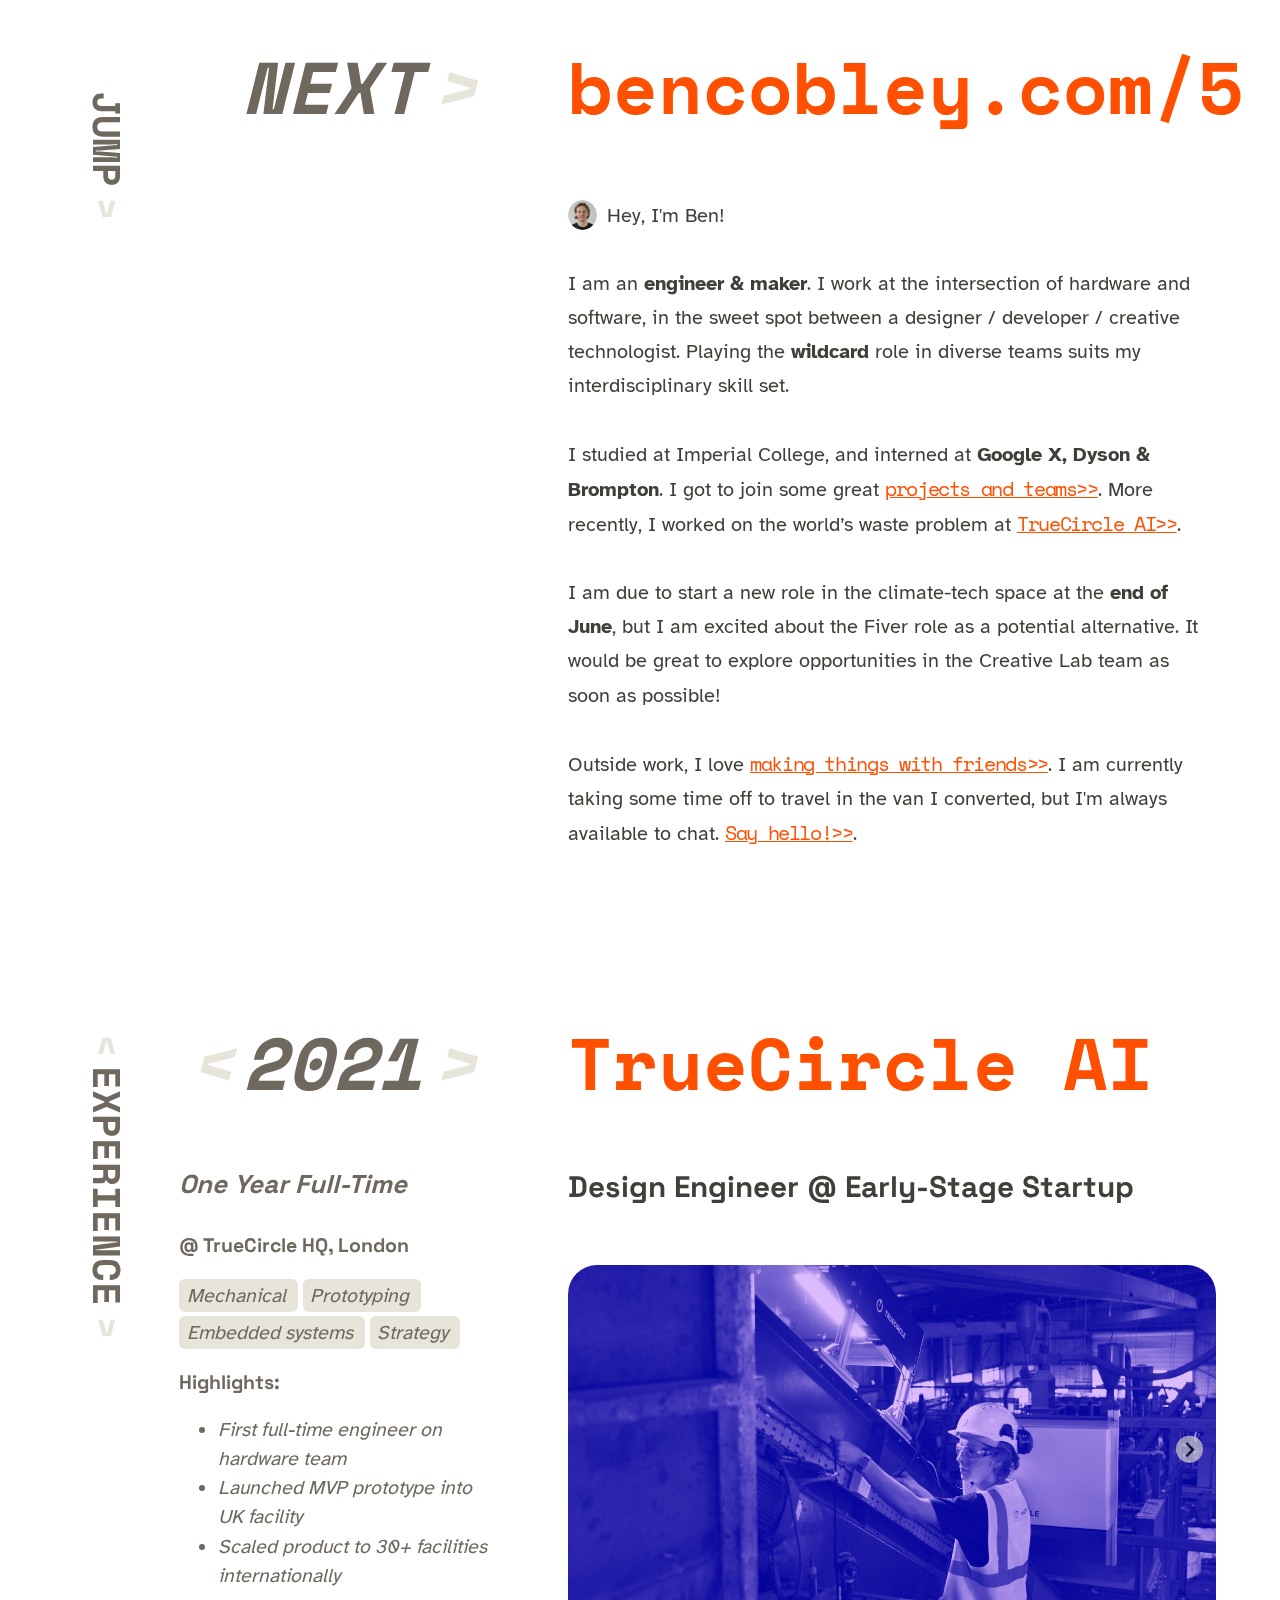
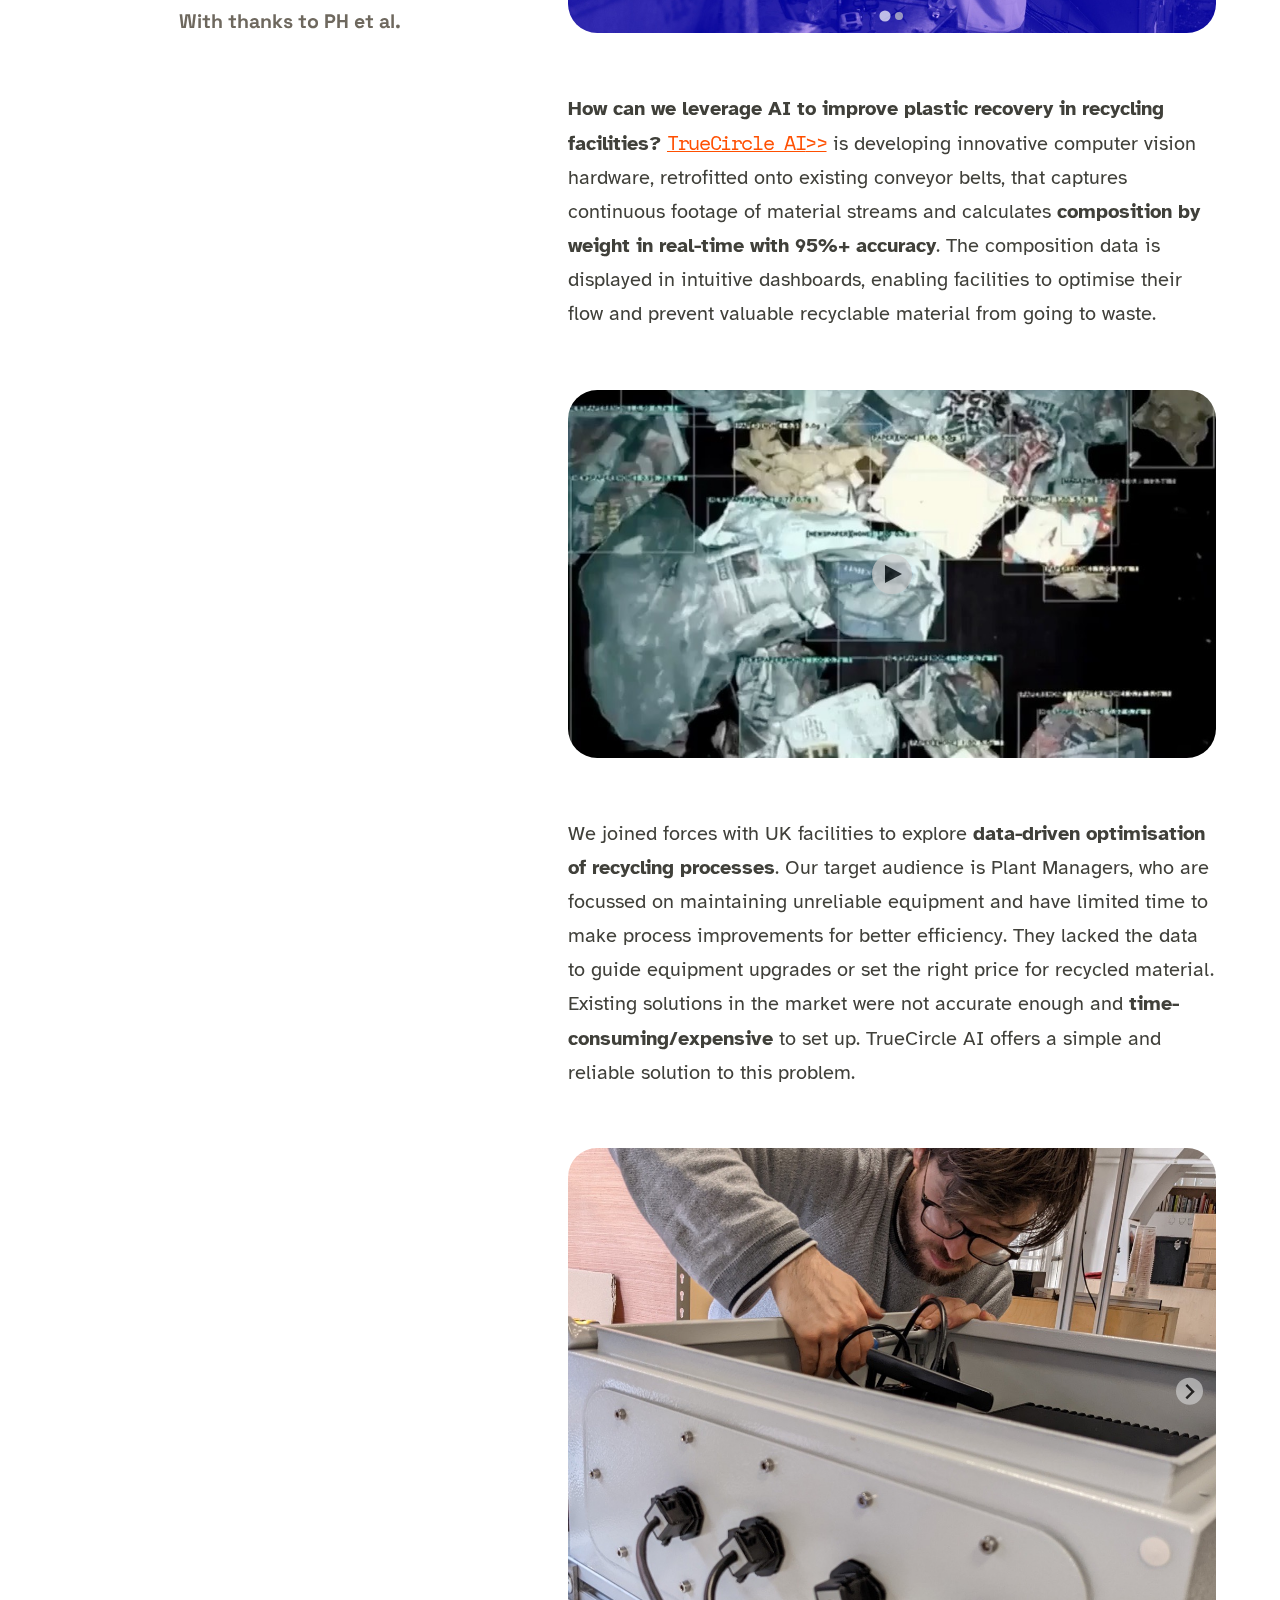
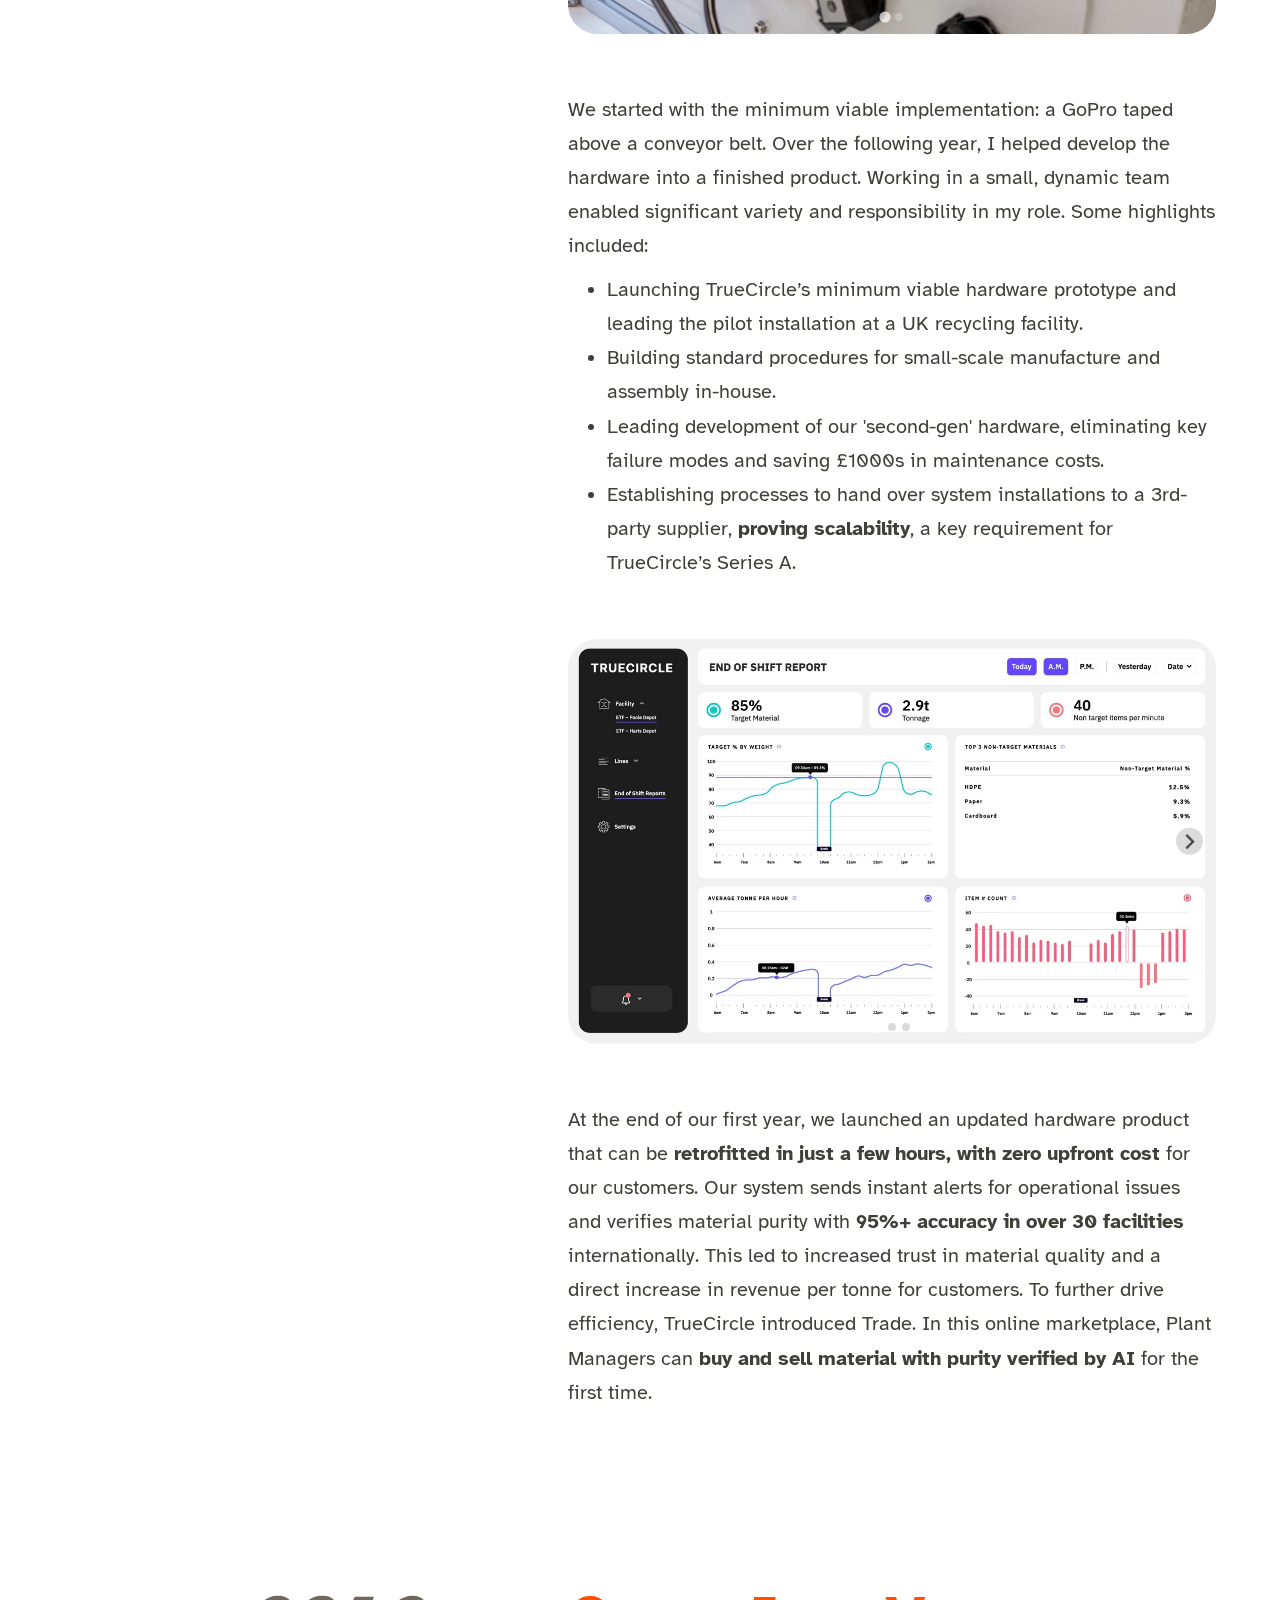
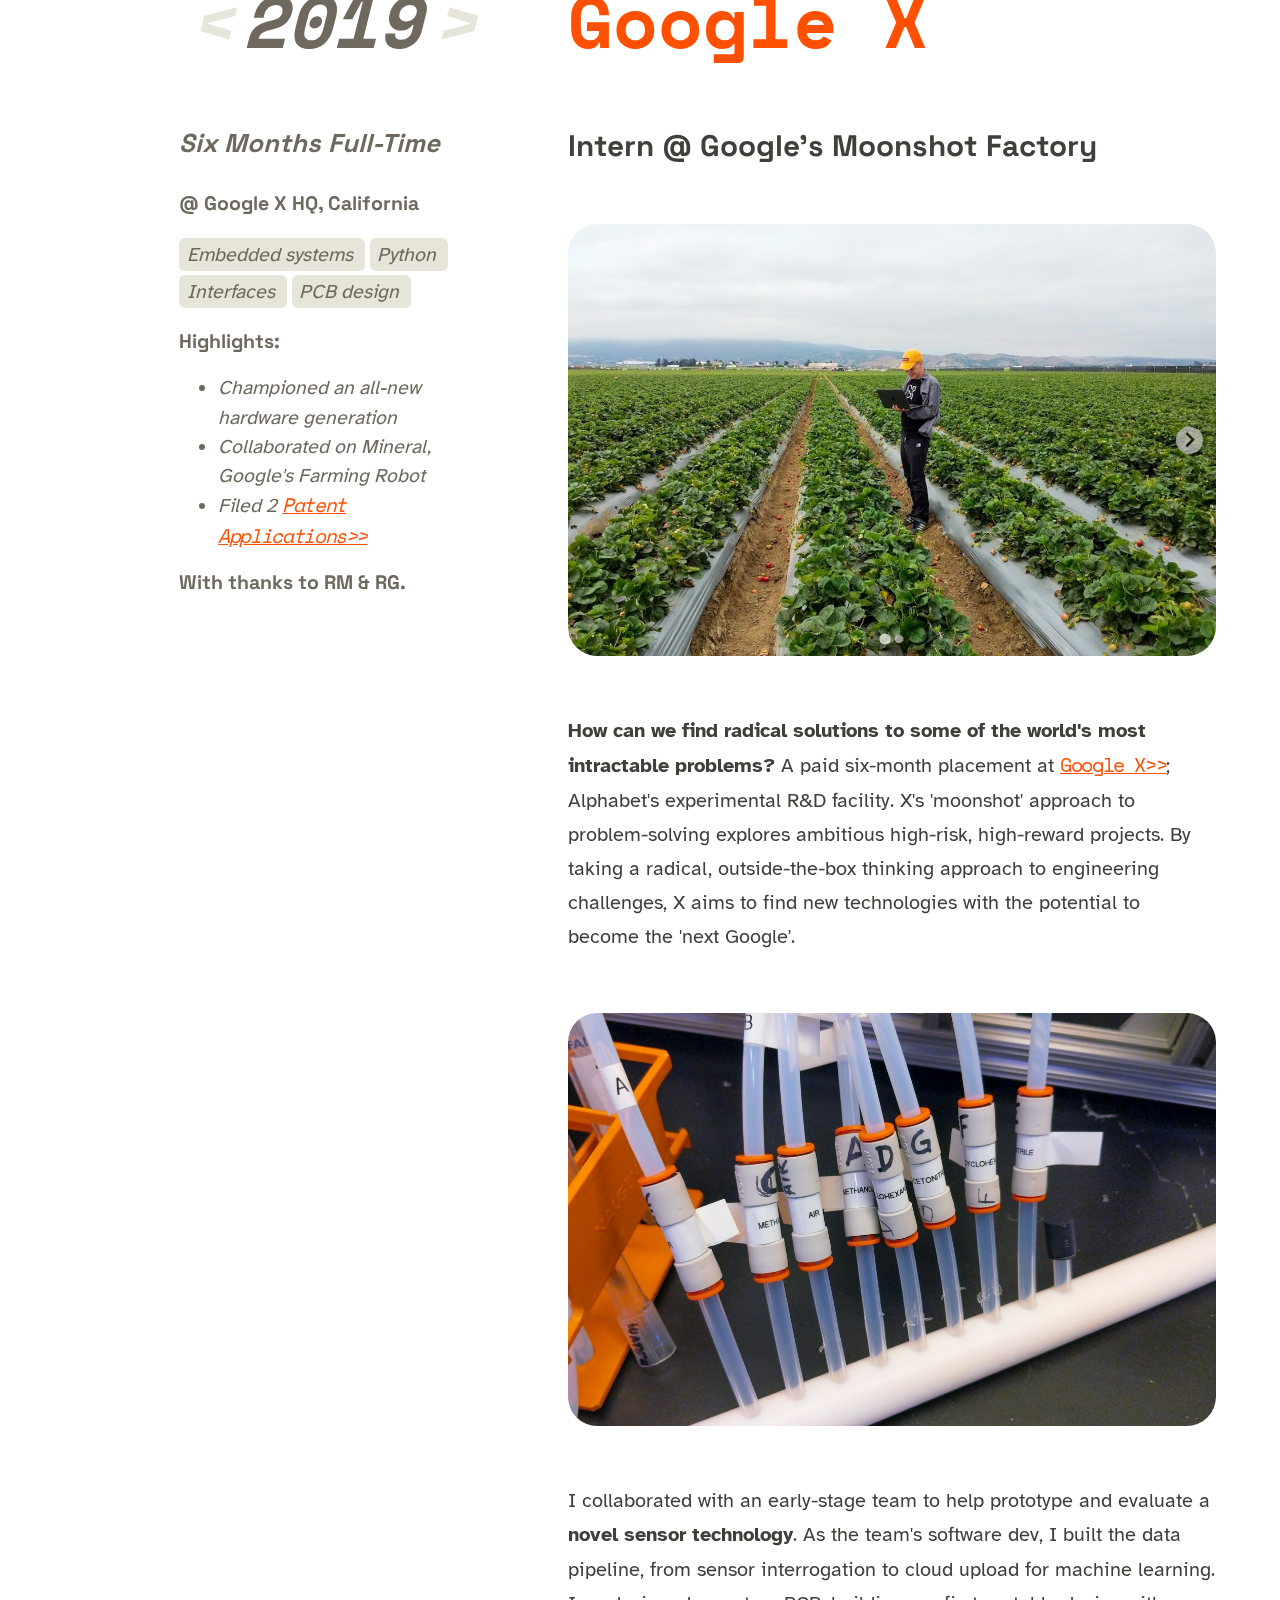
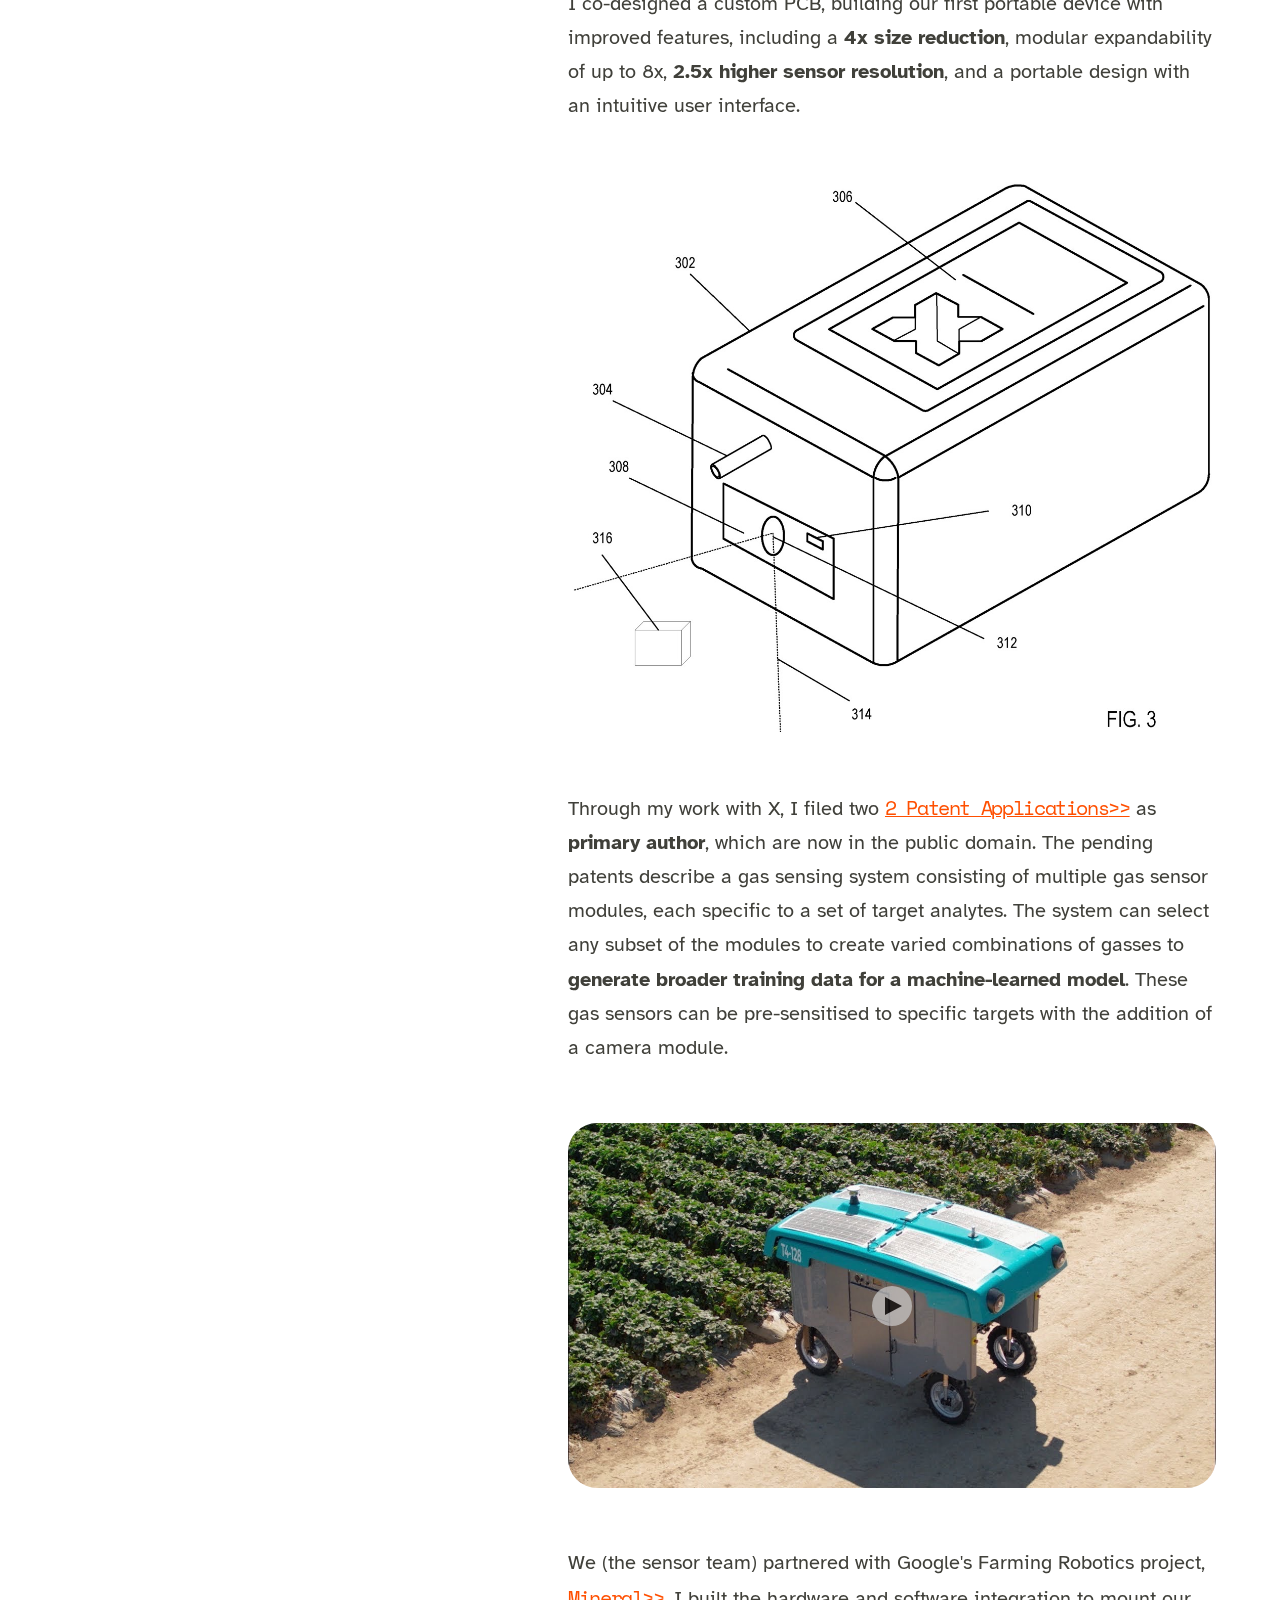
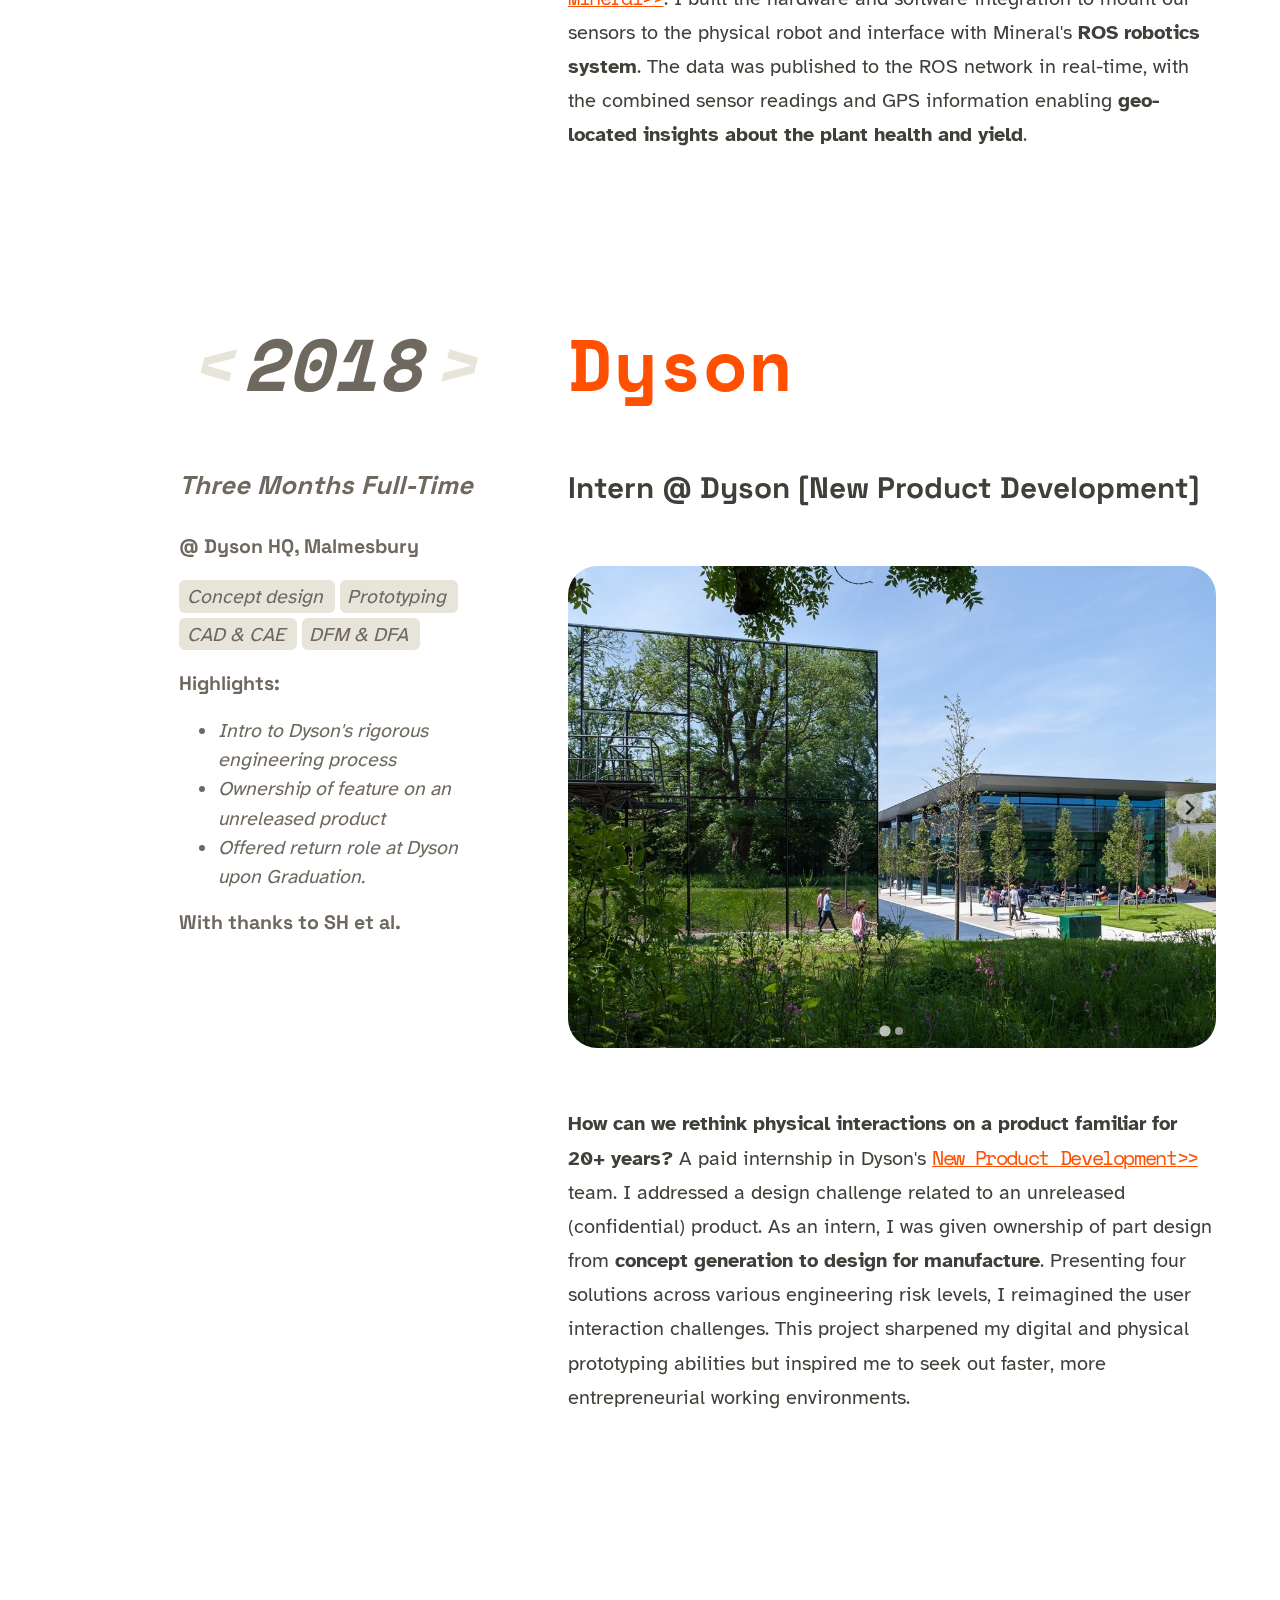
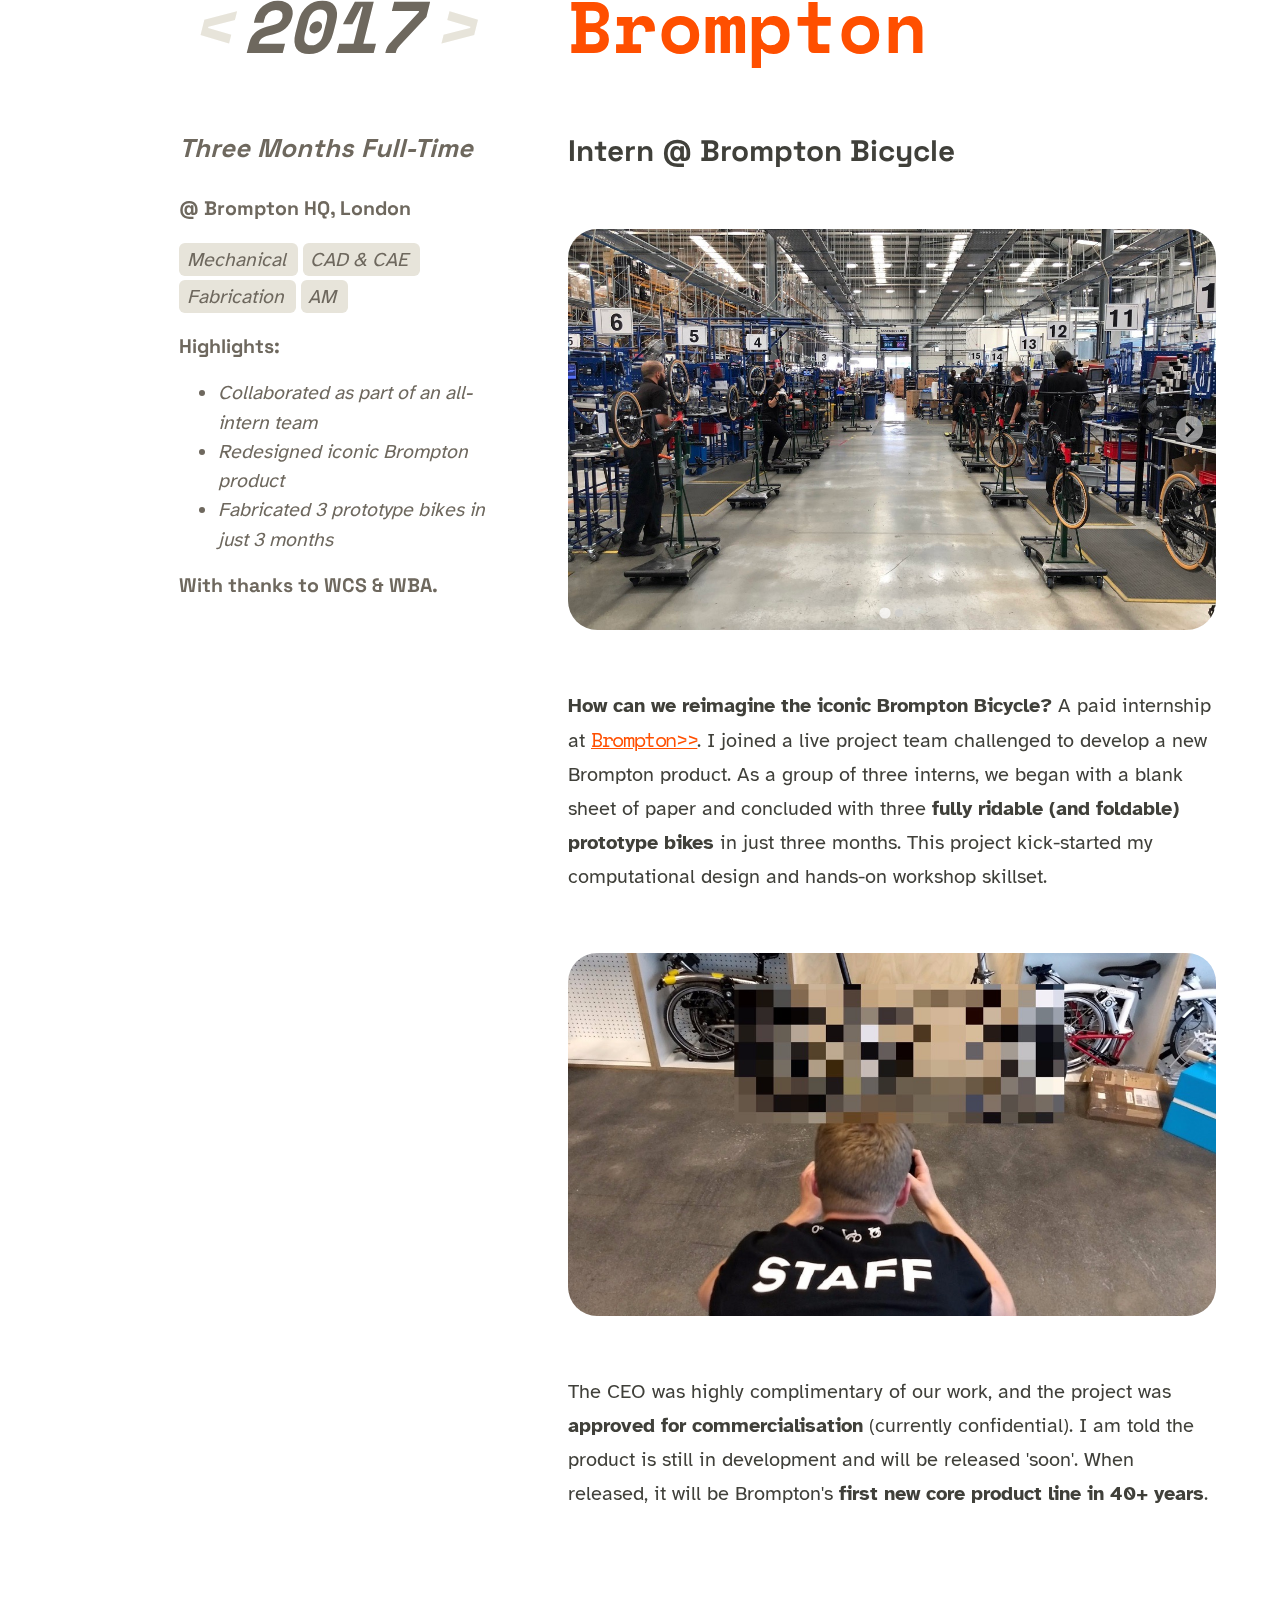
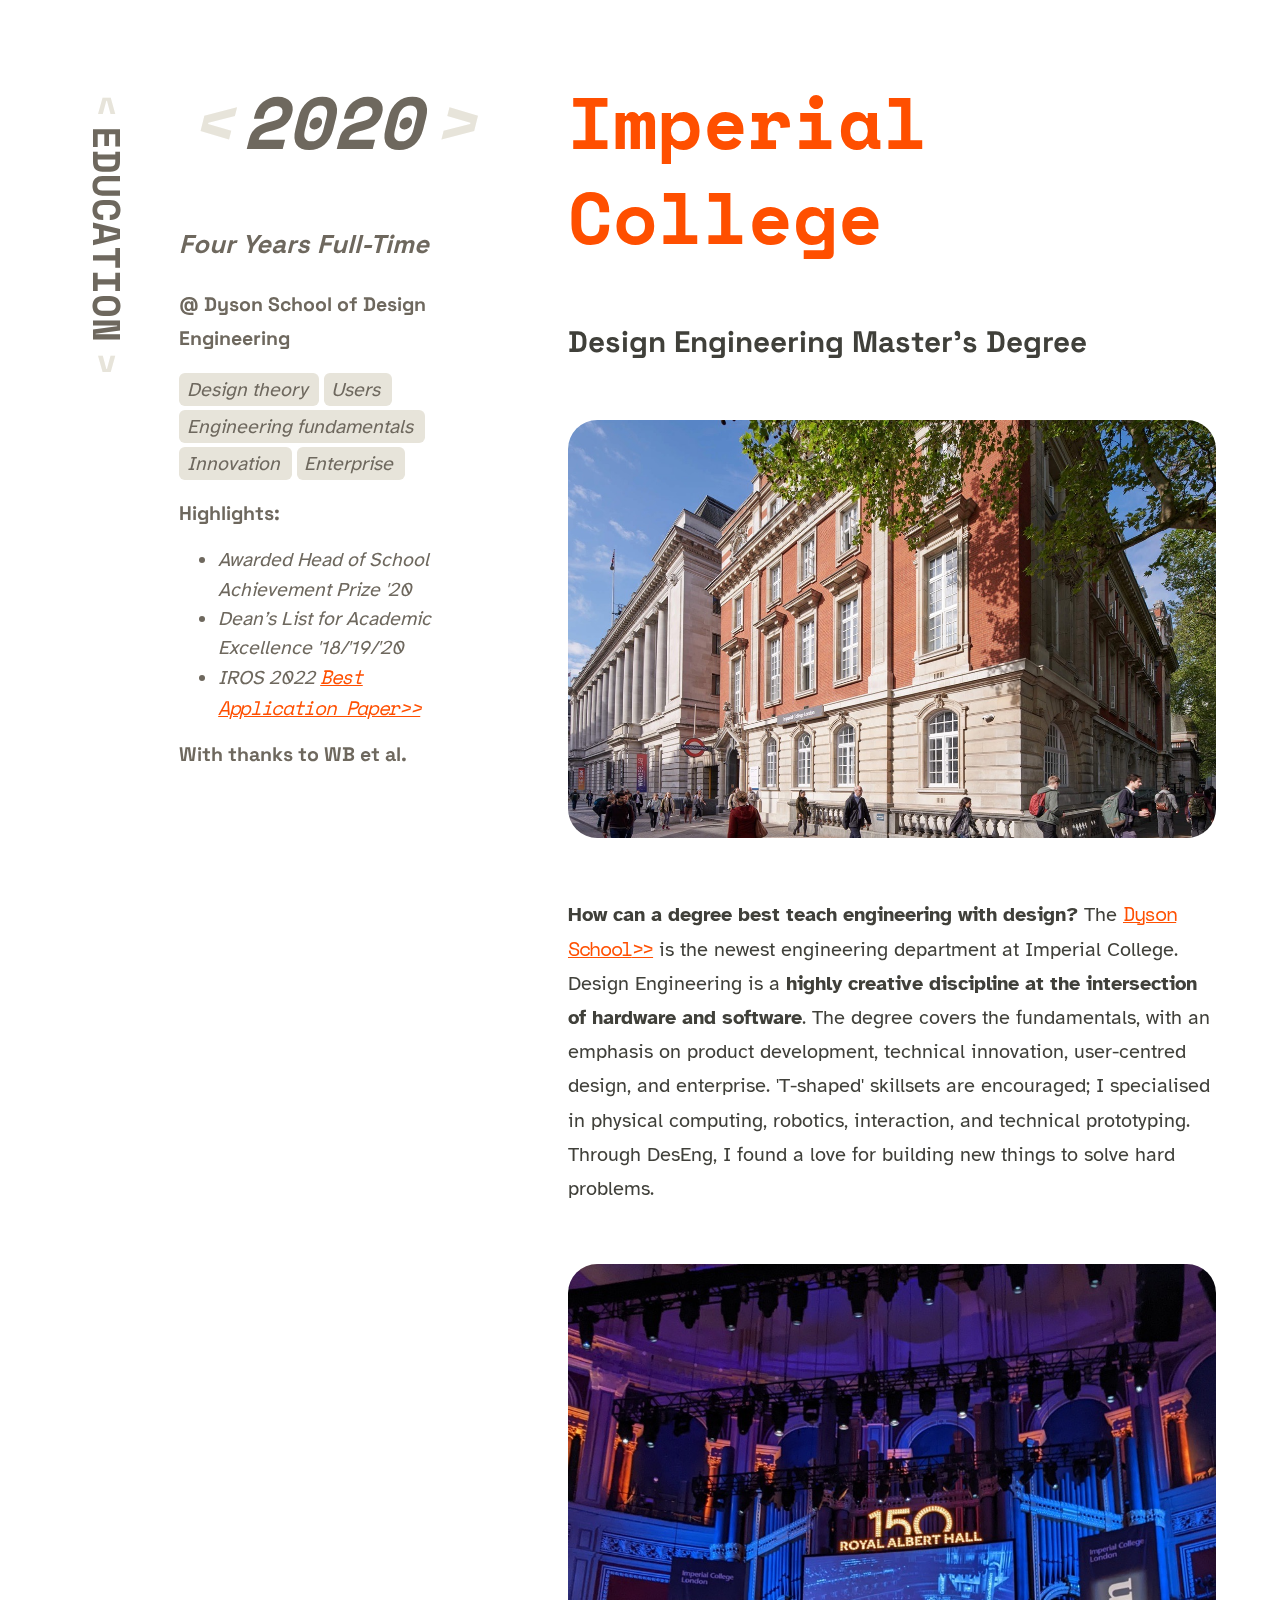
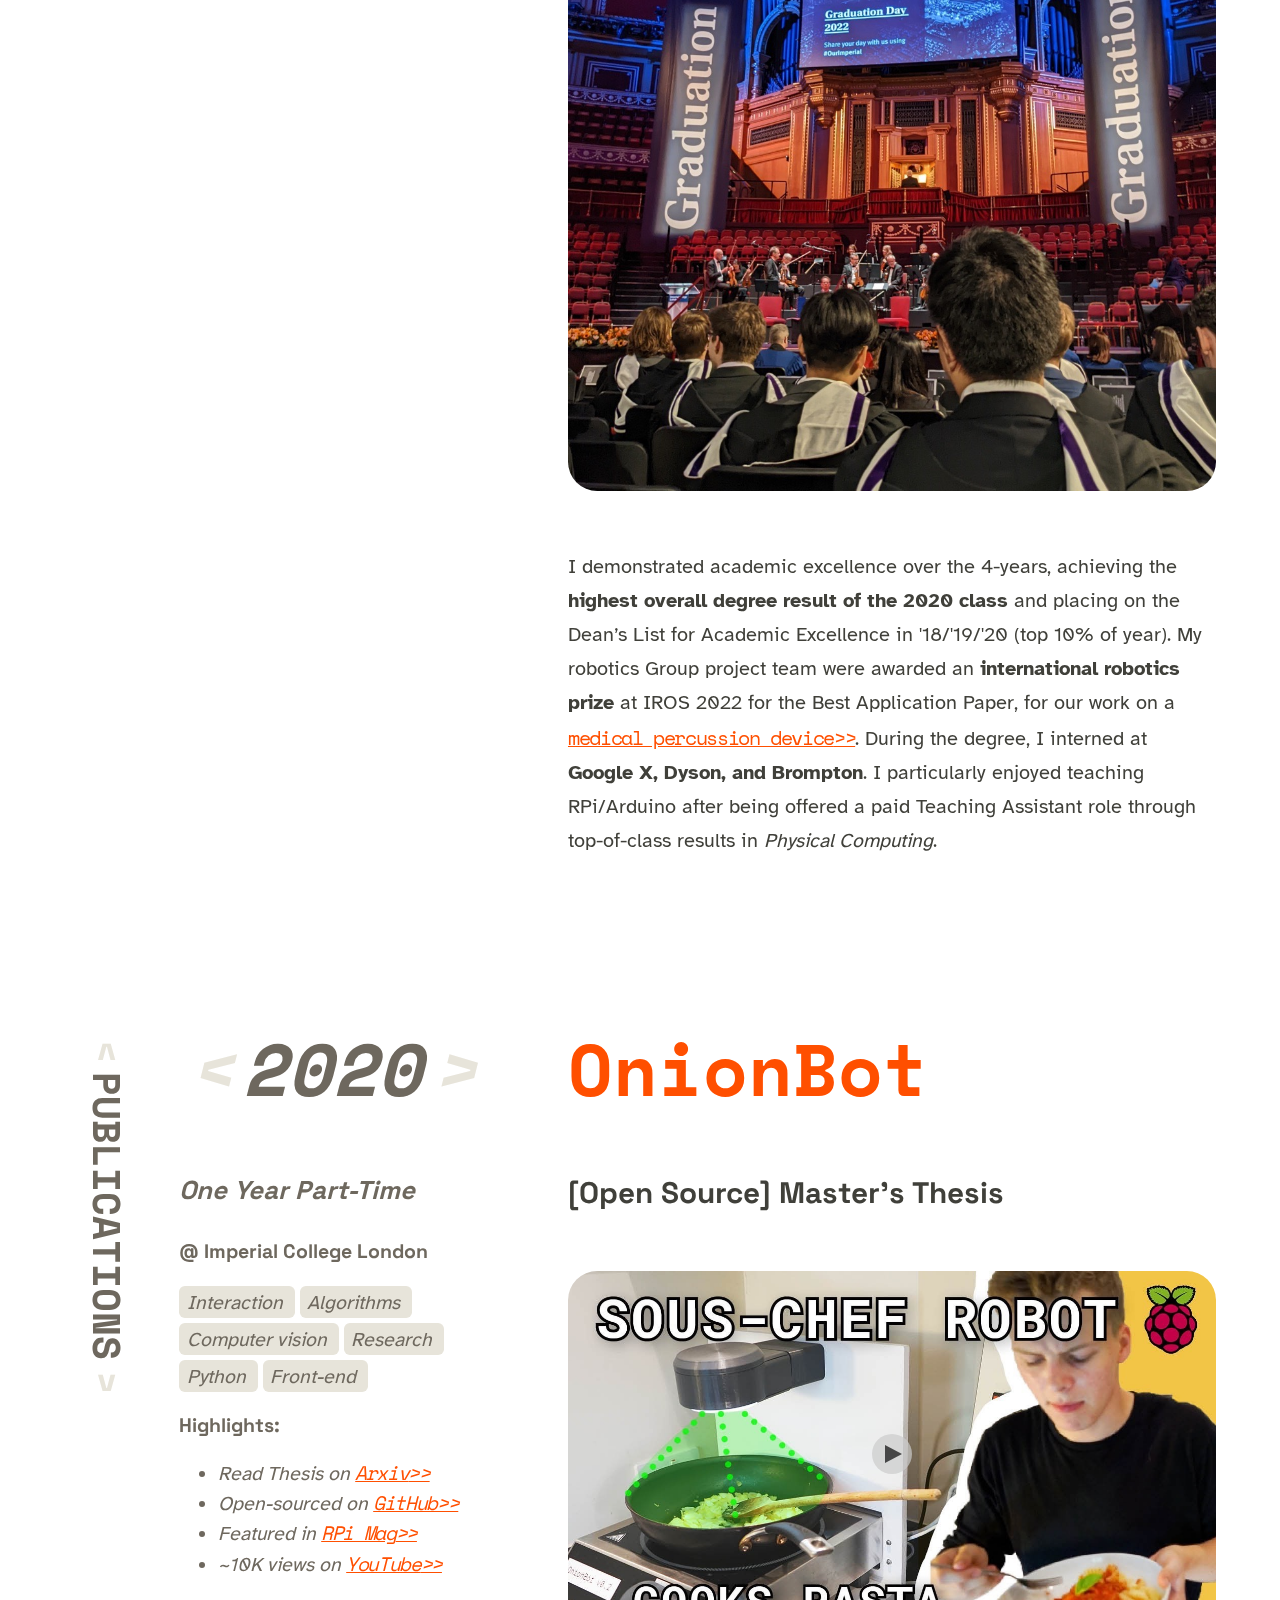
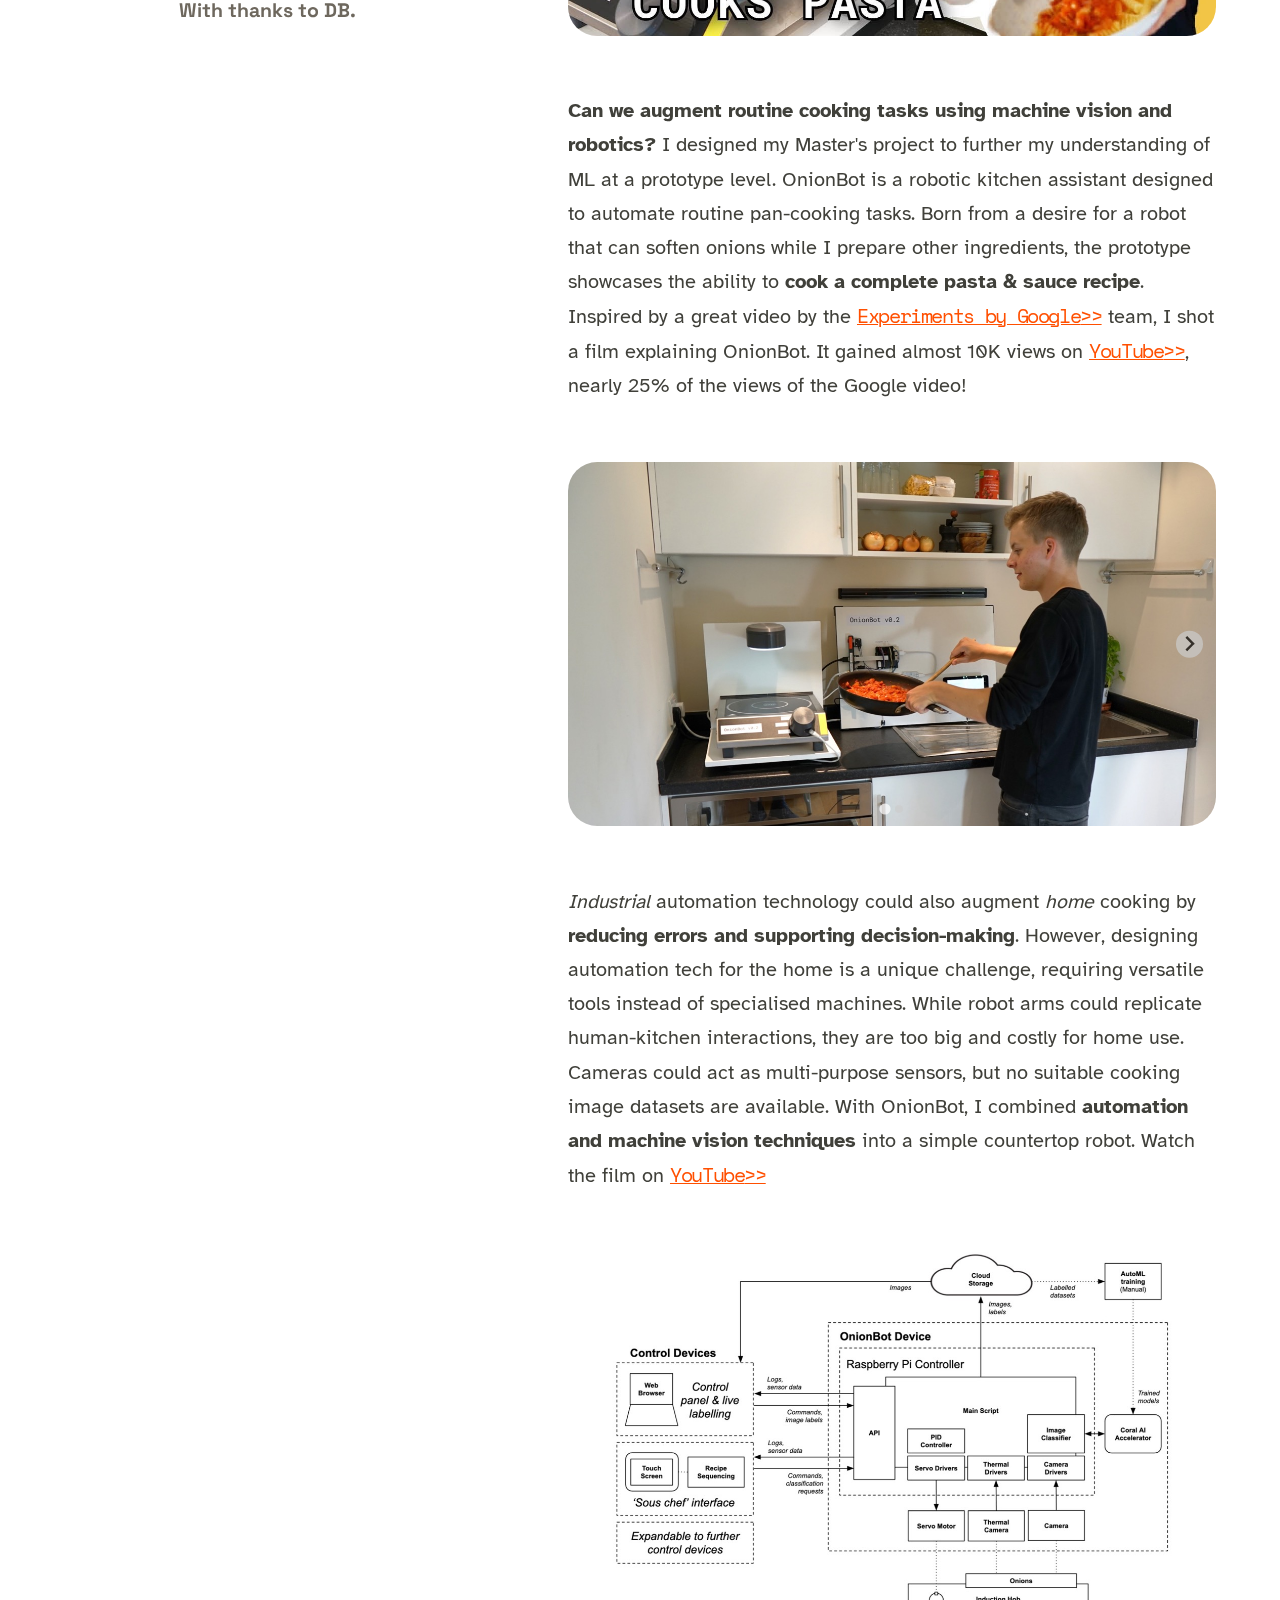
==== commit 4cc9979f: "Propagate template changes to static" ====
--- a/5.html
+++ b/5.html
@@ -14,6 +14,7 @@
     <link rel="icon" type="image/png" sizes="32x32" href="static/img/favicon-32x32.png" />
     <link rel="icon" type="image/png" sizes="16x16" href="static/img/favicon-16x16.png" />
     <meta name="theme-color" content="#000000" />
+    <meta name="robots" content="noindex" />
   </head>
   <body>
     <script src="static/jquery.js"></script>
@@ -34,7 +35,9 @@
 <div class="column">
   <div class="row theme-row" id="Jump">
     <div class="column theme-column">
-      <div class="theme-sticky"><a class="arrow up">&#60;</a>Jump<a class="arrow down">&#62;</a></div>
+      <div class="theme-sticky">
+        <h1><a class="arrow up">&#60;</a>Jump<a class="arrow down">&#62;</a></h1>
+      </div>
     </div>
     <!-- ARTICLES -->
     <div class="column article-column">
@@ -42,23 +45,26 @@
       <!-- ARTICLE -->
       <div class="row article-row" id="Home">
         <div class="article-sticky">
-          <span class="date"><a class="arrow left">&#60;</a>Next<a class="arrow right">&#62;</a></span>
-          <span class="shorttitle"></span>
-          <span class="subtitle"></span>
-          <span class="skills">
-            
-          </span>
-          <span class="duration"></span>
+          <h2 class="date"><a class="arrow left">&#60;</a>Next<a class="arrow right">&#62;</a></h2>
+          <h2 class="shorttitle"></h2>
+          <h4 class="duration"></h4>
           <span class="location"></span>
-          <span class="highlights">
-            <ul>
-              
-            </ul></span
-          >
+
+          <span class="skills">
+            
+          </span>
+          <span class="heading"></span>
+          <span class="bullets">
+            <ul>
+              
+            </ul>
+          </span>
           <span class="thanks"></span>
         </div>
         <div class="article-body">
-          <span class="title">bencobley.com/5</span>
+          <h2 class="title">bencobley.com/5</h2>
+          <h3 class="subtitle"></h3>
+
             
           <span class="text"><span class="home">
 
@@ -89,7 +95,9 @@
 <div class="column">
   <div class="row theme-row" id="Experience">
     <div class="column theme-column">
-      <div class="theme-sticky"><a class="arrow up">&#60;</a>Experience<a class="arrow down">&#62;</a></div>
+      <div class="theme-sticky">
+        <h1><a class="arrow up">&#60;</a>Experience<a class="arrow down">&#62;</a></h1>
+      </div>
     </div>
     <!-- ARTICLES -->
     <div class="column article-column">
@@ -97,9 +105,11 @@
       <!-- ARTICLE -->
       <div class="row article-row" id="TrueCircle">
         <div class="article-sticky">
-          <span class="date"><a class="arrow left">&#60;</a>2021<a class="arrow right">&#62;</a></span>
-          <span class="shorttitle">TrueCircle</span>
-          <span class="subtitle">Design Engineer @ Early-Stage Startup</span>
+          <h2 class="date"><a class="arrow left">&#60;</a>2021<a class="arrow right">&#62;</a></h2>
+          <h2 class="shorttitle">TrueCircle</h2>
+          <h4 class="duration">One Year Full-Time</h4>
+          <span class="location">@ TrueCircle HQ, London</span>
+
           <span class="skills">
             
             <span class="skill"><span class='skill'>Mechanical</span></span>
@@ -111,9 +121,8 @@
             <span class="skill"><span class='skill'>Strategy</span></span>
             
           </span>
-          <span class="duration">One Year Full-Time</span>
-          <span class="location">@ TrueCircle HQ, London</span>
-          <span class="highlights">
+          <span class="heading">Highlights:</span>
+          <span class="bullets">
             <ul>
               
               <li>First full-time engineer on hardware team</li>
@@ -122,12 +131,14 @@
               
               <li>Scaled product to 30+ facilities internationally</li>
               
-            </ul></span
-          >
+            </ul>
+          </span>
           <span class="thanks">With thanks to PH et al.</span>
         </div>
         <div class="article-body">
-          <span class="title">TrueCircle AI</span>
+          <h2 class="title">TrueCircle AI</h2>
+          <h3 class="subtitle">Design Engineer @ Early-Stage Startup</h3>
+
            
           <div class="splide">
             <div class="splide__track">
@@ -180,9 +191,11 @@
       <!-- ARTICLE -->
       <div class="row article-row" id="GoogleX">
         <div class="article-sticky">
-          <span class="date"><a class="arrow left">&#60;</a>2019<a class="arrow right">&#62;</a></span>
-          <span class="shorttitle">Google X</span>
-          <span class="subtitle">Intern @ Google&#39;s Moonshot Factory</span>
+          <h2 class="date"><a class="arrow left">&#60;</a>2019<a class="arrow right">&#62;</a></h2>
+          <h2 class="shorttitle">Google X</h2>
+          <h4 class="duration">Six Months Full-Time</h4>
+          <span class="location">@ Google X HQ, California</span>
+
           <span class="skills">
             
             <span class="skill"><span class='skill'>Embedded systems</span></span>
@@ -194,9 +207,8 @@
             <span class="skill"><span class='skill'>PCB design</span></span>
             
           </span>
-          <span class="duration">Six Months Full-Time</span>
-          <span class="location">@ Google X HQ, California</span>
-          <span class="highlights">
+          <span class="heading">Highlights:</span>
+          <span class="bullets">
             <ul>
               
               <li>Championed an all-new hardware generation</li>
@@ -205,12 +217,14 @@
               
               <li>Filed 2 <a href="https://patents.google.com/?inventor=bennet+cobley&oq=bennet+cobley"> Patent Applications</a></li>
               
-            </ul></span
-          >
+            </ul>
+          </span>
           <span class="thanks">With thanks to RM &amp; RG.</span>
         </div>
         <div class="article-body">
-          <span class="title">Google X</span>
+          <h2 class="title">Google X</h2>
+          <h3 class="subtitle">Intern @ Google&#39;s Moonshot Factory</h3>
+
            
           <div class="splide">
             <div class="splide__track">
@@ -220,7 +234,7 @@
             </div>
           </div>
            
-          <span class="text"><b>How can we find radical solutions to some of the world's most intractable problems?</b> A paid six-month placement at <a href="https://x.company/">Google X</a>; Alphabet's experimental R&D facility. X's 'moonshot' approach to problem-solving explores ambitious high-risk, high-reward projects. By taking a radical, outside-the-box thinking approach to engineering challenges, X aims to find new technologies with the potential to become the 'next Google'.</span>
+          <span class="text"><b>How can we find radical solutions to some of the world's most intractable problems?</b> A paid six-month placement at <a href="https://x.company/">Google X</a>; Alphabet's experimental R&amp;D facility. X's 'moonshot' approach to problem-solving explores ambitious high-risk, high-reward projects. By taking a radical, outside-the-box thinking approach to engineering challenges, X aims to find new technologies with the potential to become the 'next Google'.</span>
             
           <div class="splide">
             <div class="splide__track">
@@ -258,9 +272,11 @@
       <!-- ARTICLE -->
       <div class="row article-row" id="Dyson">
         <div class="article-sticky">
-          <span class="date"><a class="arrow left">&#60;</a>2018<a class="arrow right">&#62;</a></span>
-          <span class="shorttitle">Dyson</span>
-          <span class="subtitle">Intern @ Dyson [New Product Development]</span>
+          <h2 class="date"><a class="arrow left">&#60;</a>2018<a class="arrow right">&#62;</a></h2>
+          <h2 class="shorttitle">Dyson</h2>
+          <h4 class="duration">Three Months Full-Time</h4>
+          <span class="location">@ Dyson HQ, Malmesbury</span>
+
           <span class="skills">
             
             <span class="skill"><span class='skill'>Concept design</span></span>
@@ -272,9 +288,8 @@
             <span class="skill"><span class='skill'>DFM & DFA</span></span>
             
           </span>
-          <span class="duration">Three Months Full-Time</span>
-          <span class="location">@ Dyson HQ, Malmesbury</span>
-          <span class="highlights">
+          <span class="heading">Highlights:</span>
+          <span class="bullets">
             <ul>
               
               <li>Intro to Dyson's rigorous engineering process</li>
@@ -283,12 +298,14 @@
               
               <li>Offered return role at Dyson upon Graduation.</li>
               
-            </ul></span
-          >
+            </ul>
+          </span>
           <span class="thanks">With thanks to SH et al.</span>
         </div>
         <div class="article-body">
-          <span class="title">Dyson</span>
+          <h2 class="title">Dyson</h2>
+          <h3 class="subtitle">Intern @ Dyson [New Product Development]</h3>
+
            
           <div class="splide">
             <div class="splide__track">
@@ -306,9 +323,11 @@
       <!-- ARTICLE -->
       <div class="row article-row" id="Brompton">
         <div class="article-sticky">
-          <span class="date"><a class="arrow left">&#60;</a>2017<a class="arrow right">&#62;</a></span>
-          <span class="shorttitle">Brompton</span>
-          <span class="subtitle">Intern @ Brompton Bicycle</span>
+          <h2 class="date"><a class="arrow left">&#60;</a>2017<a class="arrow right">&#62;</a></h2>
+          <h2 class="shorttitle">Brompton</h2>
+          <h4 class="duration">Three Months Full-Time</h4>
+          <span class="location">@ Brompton HQ, London</span>
+
           <span class="skills">
             
             <span class="skill"><span class='skill'>Mechanical</span></span>
@@ -320,9 +339,8 @@
             <span class="skill"><span class='skill'>AM</span></span>
             
           </span>
-          <span class="duration">Three Months Full-Time</span>
-          <span class="location">@ Brompton HQ, London</span>
-          <span class="highlights">
+          <span class="heading">Highlights:</span>
+          <span class="bullets">
             <ul>
               
               <li>Collaborated as part of an all-intern team</li>
@@ -331,12 +349,14 @@
               
               <li>Fabricated 3 prototype bikes in just 3 months</li>
               
-            </ul></span
-          >
+            </ul>
+          </span>
           <span class="thanks">With thanks to WCS &amp; WBA.</span>
         </div>
         <div class="article-body">
-          <span class="title">Brompton</span>
+          <h2 class="title">Brompton</h2>
+          <h3 class="subtitle">Intern @ Brompton Bicycle</h3>
+
            
           <div class="splide">
             <div class="splide__track">
@@ -370,7 +390,9 @@
 <div class="column">
   <div class="row theme-row" id="Education">
     <div class="column theme-column">
-      <div class="theme-sticky"><a class="arrow up">&#60;</a>Education<a class="arrow down">&#62;</a></div>
+      <div class="theme-sticky">
+        <h1><a class="arrow up">&#60;</a>Education<a class="arrow down">&#62;</a></h1>
+      </div>
     </div>
     <!-- ARTICLES -->
     <div class="column article-column">
@@ -378,9 +400,11 @@
       <!-- ARTICLE -->
       <div class="row article-row" id="Imperial">
         <div class="article-sticky">
-          <span class="date"><a class="arrow left">&#60;</a>2020<a class="arrow right">&#62;</a></span>
-          <span class="shorttitle">Imperial</span>
-          <span class="subtitle">Design Engineering Master&#39;s Degree</span>
+          <h2 class="date"><a class="arrow left">&#60;</a>2020<a class="arrow right">&#62;</a></h2>
+          <h2 class="shorttitle">Imperial</h2>
+          <h4 class="duration">Four Years Full-Time</h4>
+          <span class="location">@ Dyson School of Design Engineering</span>
+
           <span class="skills">
             
             <span class="skill"><span class='skill'>Design theory</span></span>
@@ -394,9 +418,8 @@
             <span class="skill"><span class='skill'>Enterprise</span></span>
             
           </span>
-          <span class="duration">Four Years Full-Time</span>
-          <span class="location">@ Dyson School of Design Engineering</span>
-          <span class="highlights">
+          <span class="heading">Highlights:</span>
+          <span class="bullets">
             <ul>
               
               <li>Awarded Head of School Achievement Prize '20</li>
@@ -405,12 +428,14 @@
               
               <li>IROS 2022 <a href='#Percussion'>Best Application Paper</a></li>
               
-            </ul></span
-          >
+            </ul>
+          </span>
           <span class="thanks">With thanks to WB et al.</span>
         </div>
         <div class="article-body">
-          <span class="title">Imperial College</span>
+          <h2 class="title">Imperial College</h2>
+          <h3 class="subtitle">Design Engineering Master&#39;s Degree</h3>
+
            
           <div class="splide">
             <div class="splide__track">
@@ -444,7 +469,9 @@
 <div class="column">
   <div class="row theme-row" id="Publications">
     <div class="column theme-column">
-      <div class="theme-sticky"><a class="arrow up">&#60;</a>Publications<a class="arrow down">&#62;</a></div>
+      <div class="theme-sticky">
+        <h1><a class="arrow up">&#60;</a>Publications<a class="arrow down">&#62;</a></h1>
+      </div>
     </div>
     <!-- ARTICLES -->
     <div class="column article-column">
@@ -452,9 +479,11 @@
       <!-- ARTICLE -->
       <div class="row article-row" id="OnionBot">
         <div class="article-sticky">
-          <span class="date"><a class="arrow left">&#60;</a>2020<a class="arrow right">&#62;</a></span>
-          <span class="shorttitle">OnionBot</span>
-          <span class="subtitle">[Open Source] Master&#39;s Thesis</span>
+          <h2 class="date"><a class="arrow left">&#60;</a>2020<a class="arrow right">&#62;</a></h2>
+          <h2 class="shorttitle">OnionBot</h2>
+          <h4 class="duration">One Year Part-Time</h4>
+          <span class="location">@ Imperial College London</span>
+
           <span class="skills">
             
             <span class="skill"><span class='skill'>Interaction</span></span>
@@ -470,9 +499,8 @@
             <span class="skill"><span class='skill'>Front-end</span></span>
             
           </span>
-          <span class="duration">One Year Part-Time</span>
-          <span class="location">@ Imperial College London</span>
-          <span class="highlights">
+          <span class="heading">Highlights:</span>
+          <span class="bullets">
             <ul>
               
               <li>Read Thesis on <a href="https://arxiv.org/pdf/2011.05039.pdf">Arxiv</a></li>
@@ -483,12 +511,14 @@
               
               <li>~10K views on <a href="https://www.youtube.com/watch?v=W4utRCyo5C4">YouTube</a></li>
               
-            </ul></span
-          >
+            </ul>
+          </span>
           <span class="thanks">With thanks to DB.</span>
         </div>
         <div class="article-body">
-          <span class="title">OnionBot</span>
+          <h2 class="title">OnionBot</h2>
+          <h3 class="subtitle">[Open Source] Master&#39;s Thesis</h3>
+
            
           <div class="splide">
             <div class="splide__track">
@@ -546,10 +576,11 @@
       <!-- ARTICLE -->
       <div class="row article-row" id="Percussion">
         <div class="article-sticky">
-          <span class="date"><a class="arrow left">&#60;</a>2020<a class="arrow right">&#62;</a></span>
-          <span class="shorttitle">Percussion</span>
-          <span class="subtitle">Robotics Research 
-Group Project</span>
+          <h2 class="date"><a class="arrow left">&#60;</a>2020<a class="arrow right">&#62;</a></h2>
+          <h2 class="shorttitle">Percussion</h2>
+          <h4 class="duration">Three Months Part-Time</h4>
+          <span class="location">@ MORPH Robotics Lab Imperial College London</span>
+
           <span class="skills">
             
             <span class="skill"><span class='skill'>Mechanical design</span></span>
@@ -561,9 +592,8 @@
             <span class="skill"><span class='skill'>Research</span></span>
             
           </span>
-          <span class="duration">Three Months Part-Time</span>
-          <span class="location">@ MORPH Robotics Lab Imperial College London</span>
-          <span class="highlights">
+          <span class="heading">Highlights:</span>
+          <span class="bullets">
             <ul>
               
               <li>Awarded Best Application Paper at <a href="https://iros2022.org/2022/10/30/award-winners/">IROS 2022</a></li>
@@ -572,12 +602,15 @@
               
               <li>Shared in the <a href="https://www.imperial.ac.uk/news/242295/imperial-engineering-students-awarded-international-robotics/">Imperial Newsletter</a></li>
               
-            </ul></span
-          >
+            </ul>
+          </span>
           <span class="thanks">With thanks to PZQ/OT/YT/TN.</span>
         </div>
         <div class="article-body">
-          <span class="title">Medical Percussion</span>
+          <h2 class="title">Medical Percussion</h2>
+          <h3 class="subtitle">Robotics Research 
+Group Project</h3>
+
            
           <div class="splide">
             <div class="splide__track">
@@ -641,7 +674,9 @@
 <div class="column">
   <div class="row theme-row" id="Projects">
     <div class="column theme-column">
-      <div class="theme-sticky"><a class="arrow up">&#60;</a>Projects<a class="arrow down">&#62;</a></div>
+      <div class="theme-sticky">
+        <h1><a class="arrow up">&#60;</a>Projects<a class="arrow down">&#62;</a></h1>
+      </div>
     </div>
     <!-- ARTICLES -->
     <div class="column article-column">
@@ -649,9 +684,11 @@
       <!-- ARTICLE -->
       <div class="row article-row" id="WTHR">
         <div class="article-sticky">
-          <span class="date"><a class="arrow left">&#60;</a>2023<a class="arrow right">&#62;</a></span>
-          <span class="shorttitle">WTHR</span>
-          <span class="subtitle">Passion Project</span>
+          <h2 class="date"><a class="arrow left">&#60;</a>2023<a class="arrow right">&#62;</a></h2>
+          <h2 class="shorttitle">WTHR</h2>
+          <h4 class="duration">Evenings &amp; Weekends</h4>
+          <span class="location">@ Home</span>
+
           <span class="skills">
             
             <span class="skill"><span class='skill'>Prompt engineering</span></span>
@@ -663,9 +700,8 @@
             <span class="skill"><span class='skill'>Front-End</span></span>
             
           </span>
-          <span class="duration">Evenings &amp; Weekends</span>
-          <span class="location">@ Home</span>
-          <span class="highlights">
+          <span class="heading">Highlights:</span>
+          <span class="bullets">
             <ul>
               
               <li>Pulls live data from the UK <a href="https://www.metoffice.gov.uk/services/data/datapoint">Met Office API</a></li>
@@ -676,12 +712,14 @@
               
               <li>Fork it on <a href="https://github.com/mimireyburn/WTHR">GitHub</a></li>
               
-            </ul></span
-          >
+            </ul>
+          </span>
           <span class="thanks">With thanks to MR.</span>
         </div>
         <div class="article-body">
-          <span class="title">WTHR forecast</span>
+          <h2 class="title">WTHR forecast</h2>
+          <h3 class="subtitle">Passion Project</h3>
+
            
           <div class="splide">
             <div class="splide__track">
@@ -705,9 +743,11 @@
       <!-- ARTICLE -->
       <div class="row article-row" id="Dome">
         <div class="article-sticky">
-          <span class="date"><a class="arrow left">&#60;</a>2022<a class="arrow right">&#62;</a></span>
-          <span class="shorttitle">Dome</span>
-          <span class="subtitle">Passion Project</span>
+          <h2 class="date"><a class="arrow left">&#60;</a>2022<a class="arrow right">&#62;</a></h2>
+          <h2 class="shorttitle">Dome</h2>
+          <h4 class="duration">Evenings &amp; Weekends</h4>
+          <span class="location">@ Home</span>
+
           <span class="skills">
             
             <span class="skill"><span class='skill'>CAD</span></span>
@@ -719,151 +759,160 @@
             <span class="skill"><span class='skill'>3D printing</span></span>
             
           </span>
-          <span class="duration">Evenings &amp; Weekends</span>
+          <span class="heading">Highlights:</span>
+          <span class="bullets">
+            <ul>
+              
+              <li>60 polycarbonate panels in 3 different sizes</li>
+              
+              <li>35 glazing hubs 3D printed in clear PETG</li>
+              
+              <li>95 wooden struts in 3 different lengths</li>
+              
+              <li>There is a reason people build in rectangles!</li>
+              
+            </ul>
+          </span>
+          <span class="thanks">With thanks to ZK et al.</span>
+        </div>
+        <div class="article-body">
+          <h2 class="title">Geodesic Dome</h2>
+          <h3 class="subtitle">Passion Project</h3>
+
+           
+          <div class="splide">
+            <div class="splide__track">
+              <ul class="splide__list">
+                 <li class='splide__slide'><img data-splide-lazy='static/img/Dome_1a.jpeg'></li>  <li class='splide__slide'><img data-splide-lazy='static/img/Dome_1b.jpeg'></li>  <li class='splide__slide'><img data-splide-lazy='static/img/Dome_1c.jpeg'></li>  <li class='splide__slide'><img data-splide-lazy='static/img/Dome_1d.jpeg'></li> 
+              </ul>
+            </div>
+          </div>
+           
+          <span class="text"><b>Can we become self-sufficient by growing vegetables in a (futuristic) greenhouse? </b>After the success of <a href="#FarmBot">FarmBot</a>, we built a geodesic dome greenhouse for propagation and overwintering vegetable plants. Built using a <a href="https://buildwithhubs.co.uk/">Hubs</a> geodesic frame, kit with a custom polycarbonate glazing + 3D printed solution. Design spec: Icosahedron, Frequency 2, Subdivision class I, 3/4 Sphere (with flat base). <a href="https://acidome.com/lab/calc/#Flat_3/4_Piped_D88_2V_R1.606_beams_38x19">3D model</a></span>
+           
+        </div>
+      </div>
+      
+      <!-- ARTICLE -->
+      <div class="row article-row" id="Inky">
+        <div class="article-sticky">
+          <h2 class="date"><a class="arrow left">&#60;</a>2021<a class="arrow right">&#62;</a></h2>
+          <h2 class="shorttitle">Inky</h2>
+          <h4 class="duration">Evenings &amp; Weekends</h4>
           <span class="location">@ Home</span>
-          <span class="highlights">
-            <ul>
-              
-              <li>60 polycarbonate panels in 3 different sizes</li>
-              
-              <li>35 glazing hubs 3D printed in clear PETG</li>
-              
-              <li>95 wooden struts in 3 different lengths</li>
-              
-              <li>There is a reason people build in rectangles!</li>
-              
-            </ul></span
-          >
+
+          <span class="skills">
+            
+            <span class="skill"><span class='skill'>Raspberry Pi</span></span>
+            
+            <span class="skill"><span class='skill'>Python</span></span>
+            
+            <span class="skill"><span class='skill'>APIs</span></span>
+            
+          </span>
+          <span class="heading">Highlights:</span>
+          <span class="bullets">
+            <ul>
+              
+              <li>View your digital album art in a beautiful frame!</li>
+              
+              <li>7-colour low energy ePaper display</li>
+              
+              <li>Check the project out on <a href="https://github.com/tomcobley/inky-spotify">GitHub</a></li>
+              
+            </ul>
+          </span>
+          <span class="thanks">With thanks to TC.</span>
+        </div>
+        <div class="article-body">
+          <h2 class="title">Inky for Spotify</h2>
+          <h3 class="subtitle">Passion Project</h3>
+
+           
+          <div class="splide">
+            <div class="splide__track">
+              <ul class="splide__list">
+                 <li class='splide__slide' data-splide-html-video='static/img/Inky_2.mp4'><img src='static/img/Inky_2.jpeg'></li> 
+              </ul>
+            </div>
+          </div>
+           
+          <span class="text"><b>Can we bring back the magic of album art in the digital music era?</b> Use a Raspberry Pi to display album art for your current Spotify listens on a 7-colour ePaper display. Designed for use with an Inky Impression 7 colour ePaper display. The ePaper display transitions bring the album art to life and doesn't require power to maintain the image! Check it out on <a href="https://github.com/tomcobley/inky-spotify">GitHub</a></span>
+           
+        </div>
+      </div>
+      
+      <!-- ARTICLE -->
+      <div class="row article-row" id="FarmBot">
+        <div class="article-sticky">
+          <h2 class="date"><a class="arrow left">&#60;</a>2021<a class="arrow right">&#62;</a></h2>
+          <h2 class="shorttitle">FarmBot</h2>
+          <h4 class="duration">Evenings &amp; Weekends</h4>
+          <span class="location">@ Home</span>
+
+          <span class="skills">
+            
+            <span class="skill"><span class='skill'>Fabrication</span></span>
+            
+            <span class="skill"><span class='skill'>Horticulture</span></span>
+            
+          </span>
+          <span class="heading">Highlights:</span>
+          <span class="bullets">
+            <ul>
+              
+              <li>Automated sowing!</li>
+              
+              <li>Automated watering!</li>
+              
+              <li>Automated weeding!</li>
+              
+            </ul>
+          </span>
           <span class="thanks">With thanks to ZK et al.</span>
         </div>
         <div class="article-body">
-          <span class="title">Geodesic Dome</span>
-           
-          <div class="splide">
-            <div class="splide__track">
-              <ul class="splide__list">
-                 <li class='splide__slide'><img data-splide-lazy='static/img/Dome_1a.jpeg'></li>  <li class='splide__slide'><img data-splide-lazy='static/img/Dome_1b.jpeg'></li>  <li class='splide__slide'><img data-splide-lazy='static/img/Dome_1c.jpeg'></li>  <li class='splide__slide'><img data-splide-lazy='static/img/Dome_1d.jpeg'></li> 
-              </ul>
-            </div>
-          </div>
-           
-          <span class="text"><b>Can we become self-sufficient by growing vegetables in a (futuristic) greenhouse? </b>After the success of <a href="#FarmBot">FarmBot</a>, we built a geodesic dome greenhouse for propagation and overwintering vegetable plants. Built using a <a href="https://buildwithhubs.co.uk/">Hubs</a> geodesic frame, kit with a custom polycarbonate glazing + 3D printed solution. Design spec: Icosahedron, Frequency 2, Subdivision class I, 3/4 Sphere (with flat base). <a href="https://acidome.com/lab/calc/#Flat_3/4_Piped_D88_2V_R1.606_beams_38x19">3D model</a></span>
-           
-        </div>
-      </div>
-      
-      <!-- ARTICLE -->
-      <div class="row article-row" id="Inky">
-        <div class="article-sticky">
-          <span class="date"><a class="arrow left">&#60;</a>2021<a class="arrow right">&#62;</a></span>
-          <span class="shorttitle">Inky</span>
-          <span class="subtitle">Passion Project</span>
-          <span class="skills">
-            
-            <span class="skill"><span class='skill'>Raspberry Pi</span></span>
-            
-            <span class="skill"><span class='skill'>Python</span></span>
-            
-            <span class="skill"><span class='skill'>APIs</span></span>
-            
-          </span>
-          <span class="duration">Evenings &amp; Weekends</span>
+          <h2 class="title">FarmBot</h2>
+          <h3 class="subtitle">Passion Project</h3>
+
+           
+          <div class="splide">
+            <div class="splide__track">
+              <ul class="splide__list">
+                 <li class='splide__slide'><img data-splide-lazy='static/img/FarmBot_1a.jpeg'></li>  <li class='splide__slide'><img data-splide-lazy='static/img/FarmBot_1b.jpeg'></li>  <li class='splide__slide'><img data-splide-lazy='static/img/FarmBot_1c.jpeg'></li>  <li class='splide__slide'><img data-splide-lazy='static/img/FarmBot_1d.jpeg'></li> 
+              </ul>
+            </div>
+          </div>
+           
+          <span class="text"><b>Can we become self-sufficient by automating vegetable growing with robotics? </b><a href="https://farm.bot/">FarmBot</a> is an <b>open-source, automated farming robot</b> for growing food using precision agriculture techniques developed by a team in California. We built the raised bed, assembled the kit, and programme the growing schedule. Changeable toolheads on a CNC cartesian gantry system allow FarmBot to sow seeds, water plants and destroy weeds automatically.</span>
+            
+          <div class="splide">
+            <div class="splide__track">
+              <ul class="splide__list">
+                 <li class='splide__slide' data-splide-html-video='static/img/Farmbot_2a.mp4'><img src='static/img/Farmbot_2a.jpeg'></li>  <li class='splide__slide' data-splide-html-video='static/img/Farmbot_2b.mp4'><img src='static/img/Farmbot_2b.jpeg'></li> 
+              </ul>
+            </div>
+          </div>
+           
+          <span class="text">This was a lockdown project motivated by the desire to be <b>more self-sufficient</b> by growing our own food. While FarmBot probably won't save money or time, net, over its lifetime, it did get us into vegetable growing! We had a great crop in the first year, but <b>90% of the credit goes to the humans</b> looking after FarmBot.</span>
+           
+        </div>
+      </div>
+      
+      <!-- ARTICLE -->
+      <div class="row article-row" id="Campervan">
+        <div class="article-sticky">
+          <h2 class="date"><a class="arrow left">&#60;</a>2020<a class="arrow right">&#62;</a></h2>
+          <h2 class="shorttitle">Campervan</h2>
+          <h4 class="duration">Six Months Full-Time</h4>
           <span class="location">@ Home</span>
-          <span class="highlights">
-            <ul>
-              
-              <li>View your digital album art in a beautiful frame!</li>
-              
-              <li>7-colour low energy ePaper display</li>
-              
-              <li>Check the project out on <a href="https://github.com/tomcobley/inky-spotify">GitHub</a></li>
-              
-            </ul></span
-          >
-          <span class="thanks">With thanks to TC.</span>
-        </div>
-        <div class="article-body">
-          <span class="title">Inky for Spotify</span>
-           
-          <div class="splide">
-            <div class="splide__track">
-              <ul class="splide__list">
-                 <li class='splide__slide' data-splide-html-video='static/img/Inky_2.mp4'><img src='static/img/Inky_2.jpeg'></li> 
-              </ul>
-            </div>
-          </div>
-           
-          <span class="text"><b>Can we bring back the magic of album art in the digital music era?</b> Use a Raspberry Pi to display album art for your current Spotify listens on a 7-colour ePaper display. Designed for use with an Inky Impression 7 colour ePaper display. The ePaper display transitions bring the album art to life and doesn't require power to maintain the image! Check it out on <a href="https://github.com/tomcobley/inky-spotify">GitHub</a></span>
-           
-        </div>
-      </div>
-      
-      <!-- ARTICLE -->
-      <div class="row article-row" id="FarmBot">
-        <div class="article-sticky">
-          <span class="date"><a class="arrow left">&#60;</a>2021<a class="arrow right">&#62;</a></span>
-          <span class="shorttitle">FarmBot</span>
-          <span class="subtitle">Passion Project</span>
-          <span class="skills">
+
+          <span class="skills">
+            
+            <span class="skill"><span class='skill'>CAD</span></span>
             
             <span class="skill"><span class='skill'>Fabrication</span></span>
             
-            <span class="skill"><span class='skill'>Horticulture</span></span>
-            
-          </span>
-          <span class="duration">Evenings &amp; Weekends</span>
-          <span class="location">@ Home</span>
-          <span class="highlights">
-            <ul>
-              
-              <li>Automated sowing!</li>
-              
-              <li>Automated watering!</li>
-              
-              <li>Automated weeding!</li>
-              
-            </ul></span
-          >
-          <span class="thanks">With thanks to ZK et al.</span>
-        </div>
-        <div class="article-body">
-          <span class="title">FarmBot</span>
-           
-          <div class="splide">
-            <div class="splide__track">
-              <ul class="splide__list">
-                 <li class='splide__slide'><img data-splide-lazy='static/img/FarmBot_1a.jpeg'></li>  <li class='splide__slide'><img data-splide-lazy='static/img/FarmBot_1b.jpeg'></li>  <li class='splide__slide'><img data-splide-lazy='static/img/FarmBot_1c.jpeg'></li>  <li class='splide__slide'><img data-splide-lazy='static/img/FarmBot_1d.jpeg'></li> 
-              </ul>
-            </div>
-          </div>
-           
-          <span class="text"><b>Can we become self-sufficient by automating vegetable growing with robotics? </b><a href="https://farm.bot/">FarmBot</a> is an <b>open-source, automated farming robot</b> for growing food using precision agriculture techniques developed by a team in California. We built the raised bed, assembled the kit, and programme the growing schedule. Changeable toolheads on a CNC cartesian gantry system allow FarmBot to sow seeds, water plants and destroy weeds automatically.</span>
-            
-          <div class="splide">
-            <div class="splide__track">
-              <ul class="splide__list">
-                 <li class='splide__slide' data-splide-html-video='static/img/Farmbot_2a.mp4'><img src='static/img/Farmbot_2a.jpeg'></li>  <li class='splide__slide' data-splide-html-video='static/img/Farmbot_2b.mp4'><img src='static/img/Farmbot_2b.jpeg'></li> 
-              </ul>
-            </div>
-          </div>
-           
-          <span class="text">This was a lockdown project motivated by the desire to be <b>more self-sufficient</b> by growing our own food. While FarmBot probably won't save money or time, net, over its lifetime, it did get us into vegetable growing! We had a great crop in the first year, but <b>90% of the credit goes to the humans</b> looking after FarmBot.</span>
-           
-        </div>
-      </div>
-      
-      <!-- ARTICLE -->
-      <div class="row article-row" id="Campervan">
-        <div class="article-sticky">
-          <span class="date"><a class="arrow left">&#60;</a>2020<a class="arrow right">&#62;</a></span>
-          <span class="shorttitle">Campervan</span>
-          <span class="subtitle">Passion Project</span>
-          <span class="skills">
-            
-            <span class="skill"><span class='skill'>CAD</span></span>
-            
-            <span class="skill"><span class='skill'>Fabrication</span></span>
-            
             <span class="skill"><span class='skill'>3D printing</span></span>
             
             <span class="skill"><span class='skill'>Electrical</span></span>
@@ -873,9 +922,8 @@
             <span class="skill"><span class='skill'>Gas</span></span>
             
           </span>
-          <span class="duration">Six Months Full-Time</span>
-          <span class="location">@ Home</span>
-          <span class="highlights">
+          <span class="heading">Highlights:</span>
+          <span class="bullets">
             <ul>
               
               <li>Personal project with friends during our year off</li>
@@ -884,12 +932,14 @@
               
               <li>All DIY: wood/metalwork, electrics and plumbing</li>
               
-            </ul></span
-          >
+            </ul>
+          </span>
           <span class="thanks">With thanks to CW/HB/DC et al.</span>
         </div>
         <div class="article-body">
-          <span class="title">Campervan conversion</span>
+          <h2 class="title">Campervan conversion</h2>
+          <h3 class="subtitle">Passion Project</h3>
+
            
           <div class="splide">
             <div class="splide__track">
@@ -950,7 +1000,9 @@
 <div class="column">
   <div class="row theme-row" id="End">
     <div class="column theme-column">
-      <div class="theme-sticky"><a class="arrow up">&#60;</a>End<a class="arrow down">&#62;</a></div>
+      <div class="theme-sticky">
+        <h1><a class="arrow up">&#60;</a>End<a class="arrow down">&#62;</a></h1>
+      </div>
     </div>
     <!-- ARTICLES -->
     <div class="column article-column">
@@ -958,23 +1010,26 @@
       <!-- ARTICLE -->
       <div class="row article-row" id="End">
         <div class="article-sticky">
-          <span class="date"><a class="arrow left">&#60;</a>Back<a class="arrow right">&#62;</a></span>
-          <span class="shorttitle"></span>
-          <span class="subtitle"></span>
-          <span class="skills">
-            
-          </span>
-          <span class="duration"></span>
+          <h2 class="date"><a class="arrow left">&#60;</a>Back<a class="arrow right">&#62;</a></h2>
+          <h2 class="shorttitle"></h2>
+          <h4 class="duration"></h4>
           <span class="location"></span>
-          <span class="highlights">
-            <ul>
-              
-            </ul></span
-          >
+
+          <span class="skills">
+            
+          </span>
+          <span class="heading"></span>
+          <span class="bullets">
+            <ul>
+              
+            </ul>
+          </span>
           <span class="thanks"></span>
         </div>
         <div class="article-body">
-          <span class="title"></span>
+          <h2 class="title"></h2>
+          <h3 class="subtitle"></h3>
+
             
           <span class="text"><span class="footer">
         &copy; Ben Cobley
--- a/static/style.css
+++ b/static/style.css
@@ -33,7 +33,7 @@
 
 html {
   scroll-behavior: smooth;
-  font-size: calc(15px + 0.390625vw);
+  font-size: calc(14.5px + 0.390625vw);
 }
 
 /* ===FONTS=== */
@@ -103,8 +103,55 @@
   width: min(90vw, 1200px);
   margin: auto;
   background: var(--very-white);
+  color: var(--very-black);
   font-family: "hyperlegible", sans-serif;
-  line-height: 1.65;
+  line-height: 1.75;
+}
+
+/* TYPESCALE.COM (ratio 1.15) */
+p {
+  margin-bottom: 1rem;
+}
+
+h1,
+h2,
+h3,
+h4,
+h5 {
+  margin: 3rem 0 1.38rem;
+  font-weight: bold;
+  line-height: 1.3;
+}
+
+h1 {
+  font-size: 2.011rem;
+  font-family: "space-mono", monospace;
+  margin-top: 0;
+}
+
+h2 {
+  /* Exception from typescale */
+  font-size: 1.749rem;
+  font-family: "space-mono", monospace;
+  color: var(--international-orange);
+}
+
+h3 {
+  font-family: "space-grotesk";
+  font-size: 1.521rem;
+}
+
+h4 {
+  font-size: 1.322rem;
+}
+
+h5 {
+  font-size: 1.15rem;
+}
+
+small,
+.text_small {
+  font-size: 0.87rem;
 }
 
 ::selection {
@@ -125,6 +172,33 @@
   margin-top: 0.5rem;
 }
 
+code {
+  font-family: monospace;
+  font-size: inherit;
+}
+
+p > code,
+li > code,
+dd > code,
+td > code {
+  background: var(--quite-grey);
+  word-wrap: break-word;
+  box-decoration-break: clone;
+  padding: 0.1rem 0.3rem 0.2rem;
+  border-radius: 0.2rem;
+}
+
+pre code {
+  display: block;
+  background: var(--quite-grey);
+  white-space: pre;
+  -webkit-overflow-scrolling: touch;
+  overflow-x: scroll;
+  max-width: 100%;
+  min-width: 100px;
+  padding: 0;
+}
+
 /* ===SECONDARY=== */
 
 .row {
@@ -169,6 +243,7 @@
 }
 
 .splide {
+  margin: 3rem 0 1.38rem;
   display: flex;
   flex-flow: column nowrap;
 }
@@ -187,10 +262,6 @@
 }
 
 /* ===HOME=== */
-
-/* .home {
-  font-size: 1.1rem;
-} */
 
 .me {
   position: relative;
@@ -203,24 +274,19 @@
 
 /* ===THEMES=== */
 
-.theme-row {
-}
-
 .theme-column {
-  width: 5%;
-  padding-right: 3%;
+  width: 6%;
+  padding-right: 4%;
 }
 
 .theme-sticky {
-  padding-top: 0.5rem;
-  padding-bottom: 0.5rem;
+  padding-top: 2.5rem;
   position: -webkit-sticky;
   position: sticky;
   width: 100%;
   top: 0;
   left: 0;
   color: var(--very-grey);
-  font-size: 1.5rem;
   font-family: "space-mono", monospace;
   font-weight: bold;
   white-space: nowrap;
@@ -232,35 +298,49 @@
 /* ===ARTICLES=== */
 
 .article-column {
-  width: 92%;
-}
-
-.article-row {
+  width: 90%;
 }
 
 .article-sticky {
   color: var(--very-grey);
-  padding-top: 0.5rem;
-  padding-bottom: 0.5rem;
-  max-width: 15rem; /* Mobile only */
+  font-weight: bold;
+  font-family: "space-grotesk", sans-serif;
+
+  padding-top: 2rem;
+  padding-bottom: 5rem;
+  width: 30%;
+  display: block;
+  position: -webkit-sticky;
+  position: sticky;
+  top: 0;
+  left: 0;
+}
+
+.article-sticky > span {
+  display: block;
+  margin-bottom: 0.75rem;
 }
 
 .article-body {
-  padding-top: 2.5rem;
+  padding-top: 2rem;
   padding-bottom: 5rem;
+  padding-left: 37.5%;
+  width: 62.5%;
+  /* top: 0; */
 }
 
 /* ===TEXT=== */
 
 .title {
-  /* Desktop only */
-  display: none; /* Hide on mobile */
+  display: block; /* Show on desktop only */
+  font-size: 3.75rem; /* Overwrites h2 size */
+  margin-top: 0;
+  margin-bottom: 3rem;
 }
 
 .text {
   display: block;
-  margin-top: 3rem;
-  margin-bottom: 3rem;
+  margin: 3rem 0 1.38rem;
 }
 
 .text a::after {
@@ -272,41 +352,27 @@
 }
 
 .shorttitle {
-  /* Mobile only */
-  display: block; /* Display on mobile */
-  margin-top: 0.5rem;
-  margin-bottom: 0.5rem;
-  font-size: 3rem;
-  line-height: 1;
-  font-family: "space-mono", monospace;
-  font-weight: bold;
-  color: var(--international-orange);
+  display: none; /* Hide on desktop */
+  font-size: 3rem; /* Overwrites h2 size */
+  margin-top: 0;
 }
 
 .date {
-  display: block;
-  font-size: 2.5rem; /* Mobile only */
-  font-family: "space-mono", monospace;
-  font-weight: bold;
+  font-size: 3.75rem; /* Overwrites h2 size */
   font-style: italic;
+  color: var(--very-grey);
+  margin-top: 0;
   text-transform: uppercase;
-  line-height: 1;
 }
 
 .subtitle {
-  display: block;
-  margin-bottom: 1rem;
-  font-size: 1.3rem;
-  line-height: 1.3;
-  font-family: "space-grotesk", sans-serif;
-  font-weight: bold;
+  margin-top: 0;
 }
 
 .skills {
-  display: block;
-  margin-bottom: 0.5rem;
   font-family: "hyperlegible", sans-serif;
   font-style: italic;
+  font-weight: normal;
   line-height: 1.9;
 }
 
@@ -320,43 +386,22 @@
 }
 
 .duration {
-  display: block;
-  margin-bottom: 0.5rem;
-  font-family: "space-grotesk", sans-serif;
-  font-weight: bold;
   font-style: italic;
 }
 
-.location {
-  display: block;
-  margin-bottom: 0.5rem;
-  font-family: "space-grotesk", sans-serif;
-  font-weight: bold;
-  font-style: italic;
-}
-
-.highlights {
-  display: block;
-  margin-bottom: 0.5rem;
+.bullets {
   line-height: 1.5;
   font-family: "hyperlegible", sans-serif;
   font-style: italic;
-}
-
-.highlights a::after {
+  font-weight: normal;
+}
+
+.bullets a::after {
   content: ">>";
 }
 
-.highlights a:hover {
+.bullets a:hover {
   text-decoration: none;
-}
-
-.thanks {
-  display: block;
-  font-family: "space-grotesk", sans-serif;
-  font-weight: bold;
-  font-style: italic;
-  margin-bottom: 3rem;
 }
 
 /* ===FOOTER=== */
@@ -370,64 +415,41 @@
 
 /* ===DESKTOP-ONLY=== */
 
-@media only screen and (min-width: 1000px) {
-  /* =HOME= */
-
-  .home {
-    font-size: 1.1rem;
-  }
-
+@media only screen and (max-width: 999px) {
   /* =THEMES= */
 
   .theme-sticky {
-    padding-top: 2rem;
+    padding-top: 0.5rem;
+    padding-bottom: 0.5rem;
+  }
+
+  /* =ARTICLES= */
+
+  .article-sticky {
+    position: static;
+    padding-top: 0.5rem;
+    padding-bottom: 0.5rem;
+    width: 100%;
+    max-width: 15rem; /* Mobile only */
+  }
+
+  .article-body {
     padding-bottom: 5rem;
-    font-size: 2.5rem;
-  }
-
-  /* =ARTICLES= */
-
-  .article-sticky {
-    padding-top: 2rem;
-    padding-bottom: 5rem;
-    width: 27%;
-    max-width: 100%;
-    display: block;
-    position: -webkit-sticky;
-    position: sticky;
-    top: 0;
-    left: 0;
-  }
-
-  .article-body {
-    padding-top: 2rem;
-    padding-bottom: 5rem;
-    padding-left: 35%;
-    width: 65%;
-    top: 0;
-    /* position: absolute; */
+    padding-left: 0;
+    width: 100%;
   }
 
   /* =TEXT= */
 
   .title {
-    /* Desktop only */
-    display: block; /* Display on desktop */
-    margin-bottom: 2.5rem;
-    font-family: "space-mono", monospace;
-    font-weight: bold;
-    color: var(--international-orange);
-    font-size: 3.75rem;
-    line-height: 1;
+    display: none; /* Hide on mobile */
   }
 
   .shorttitle {
-    /* Mobile only */
-    display: none; /* Hide on desktop */
+    display: block; /* Show on desktop only */
   }
 
   .date {
-    margin-bottom: 2rem;
-    font-size: 3.75rem;
-  }
-}
+    font-size: 2rem; /* Overwrites h2 size */
+  }
+}
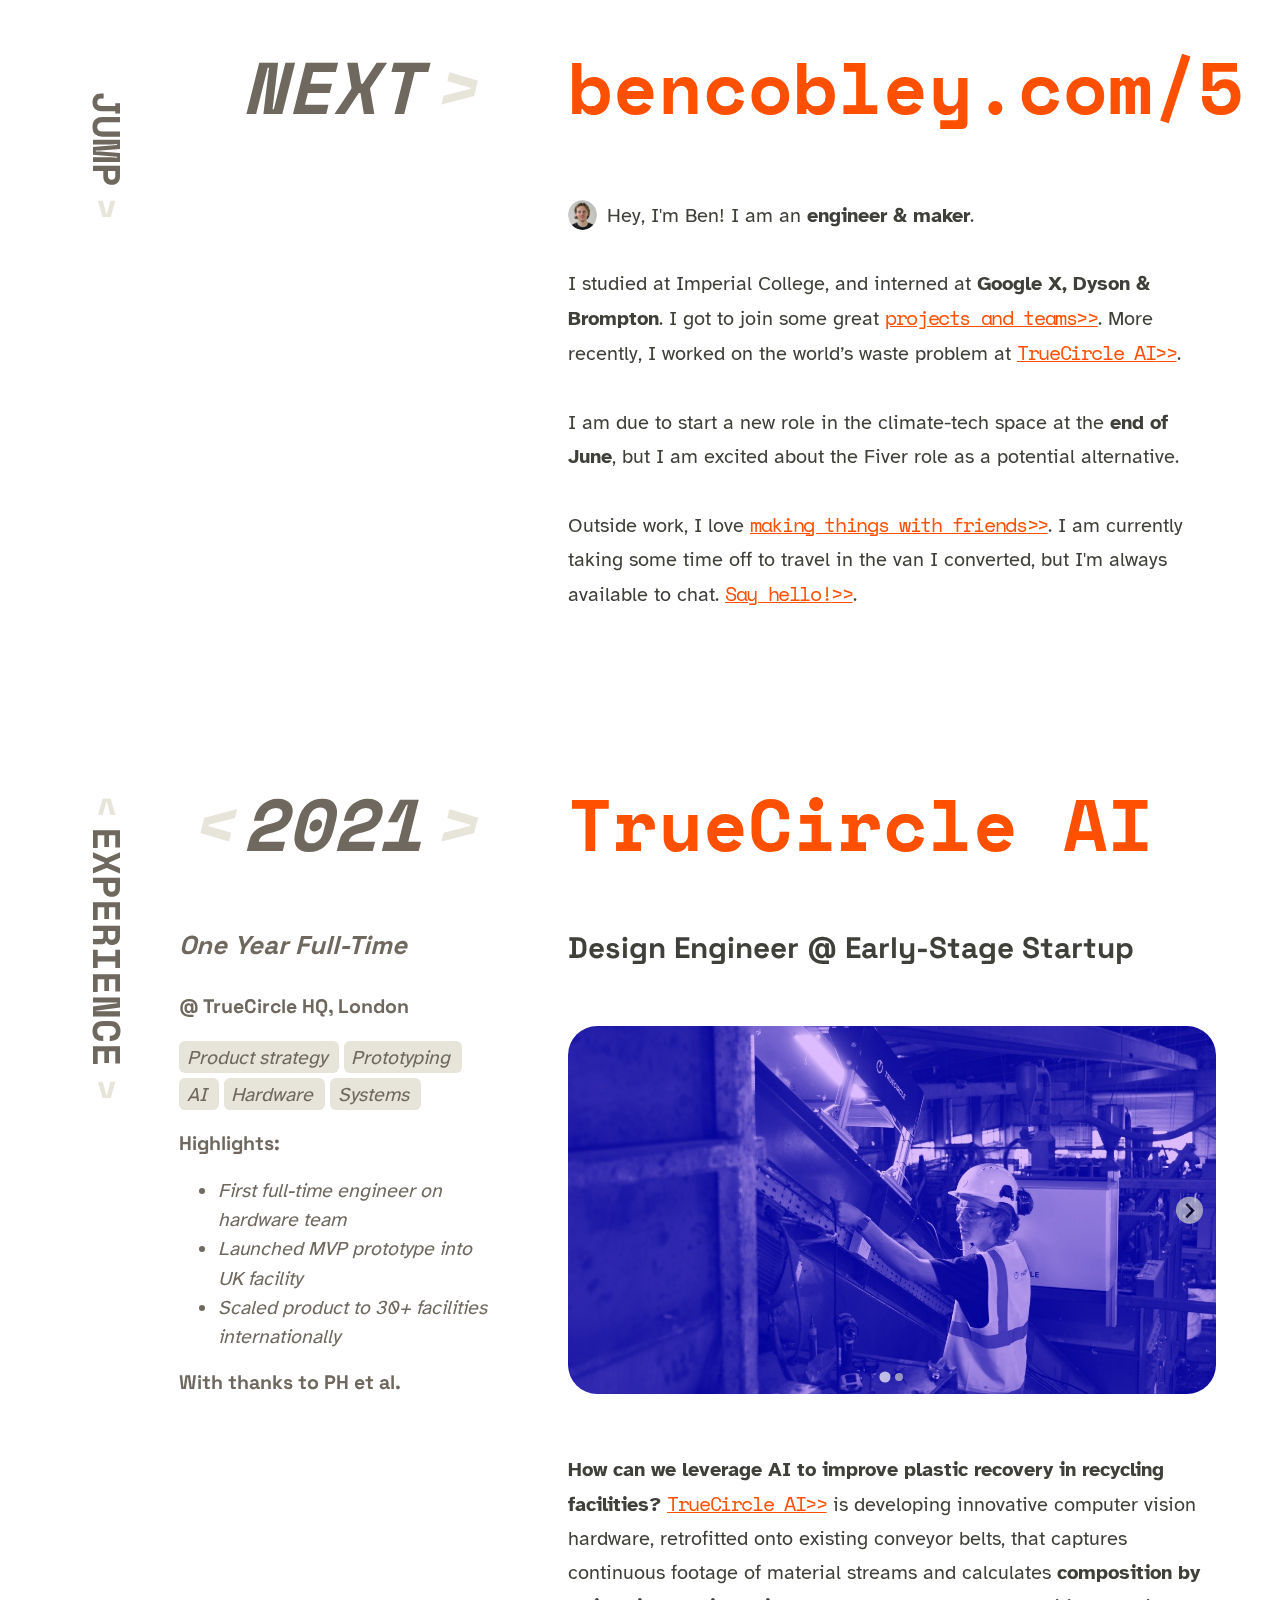
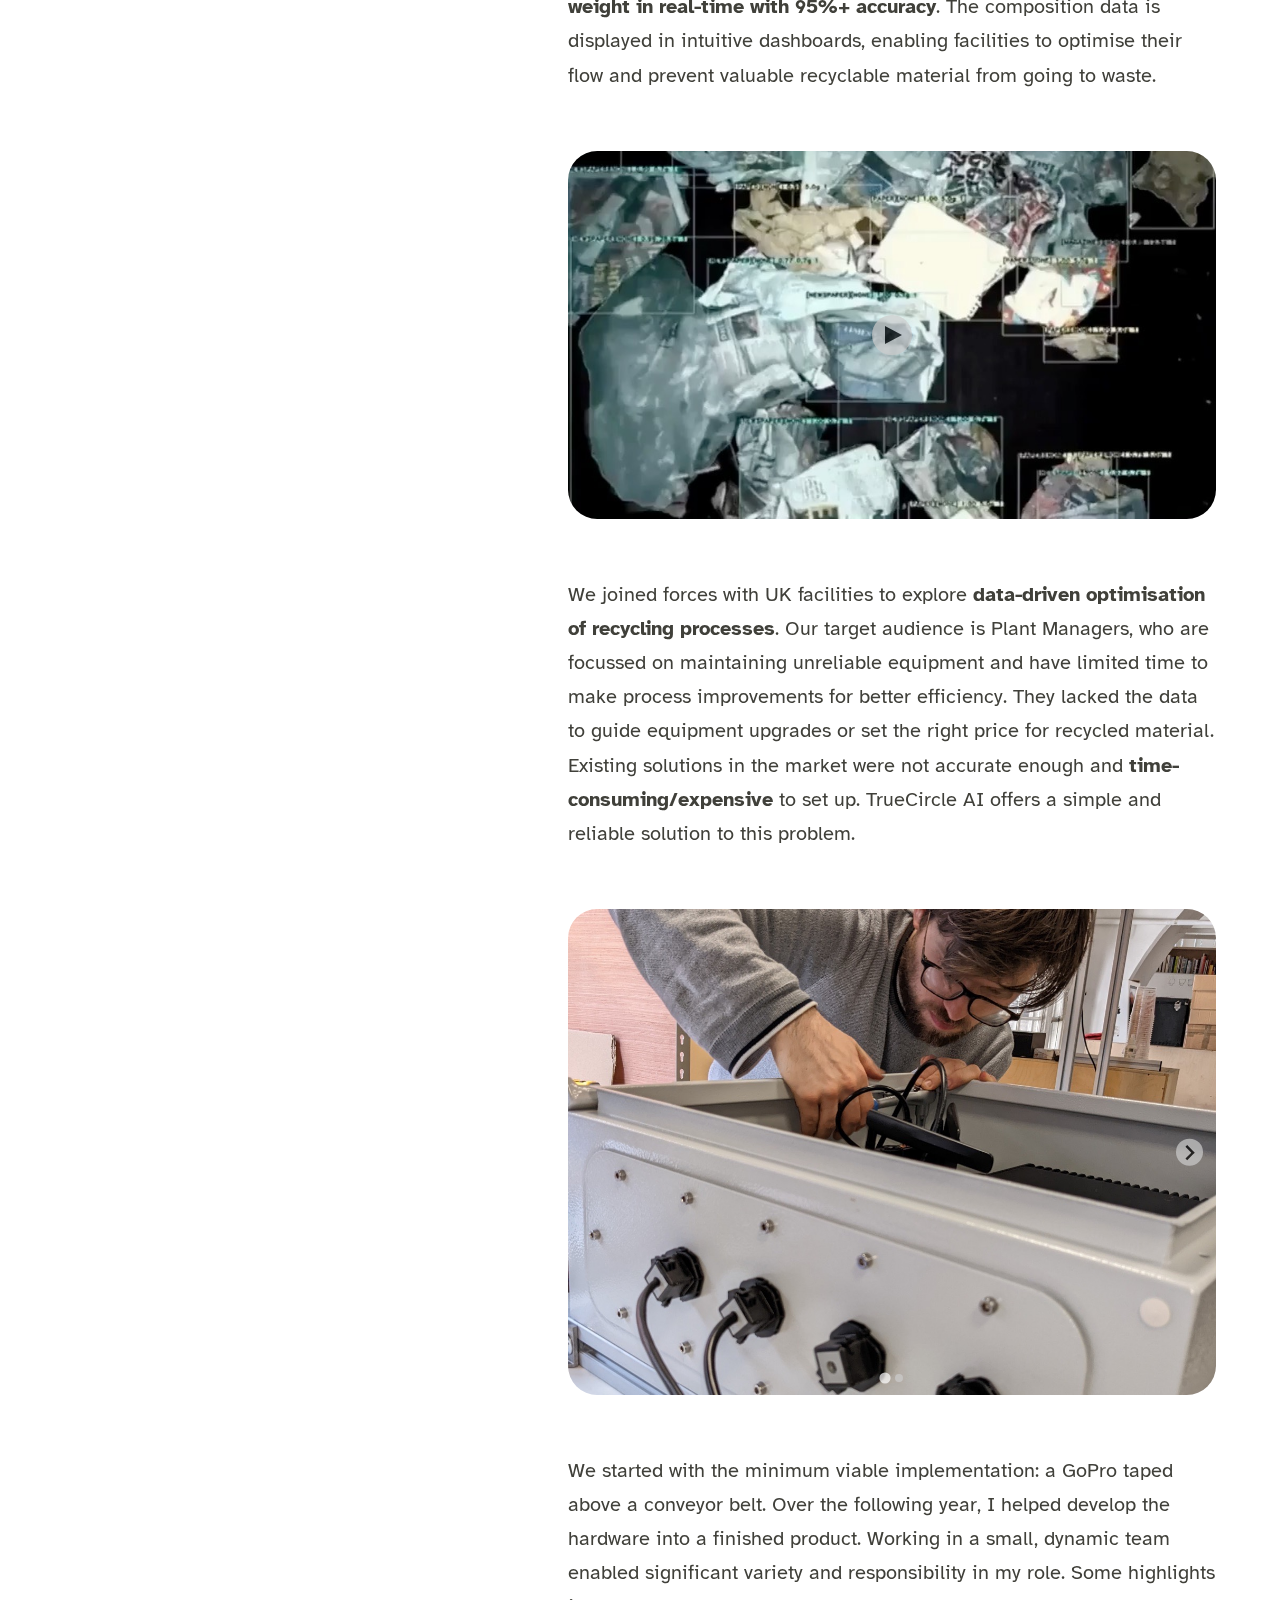
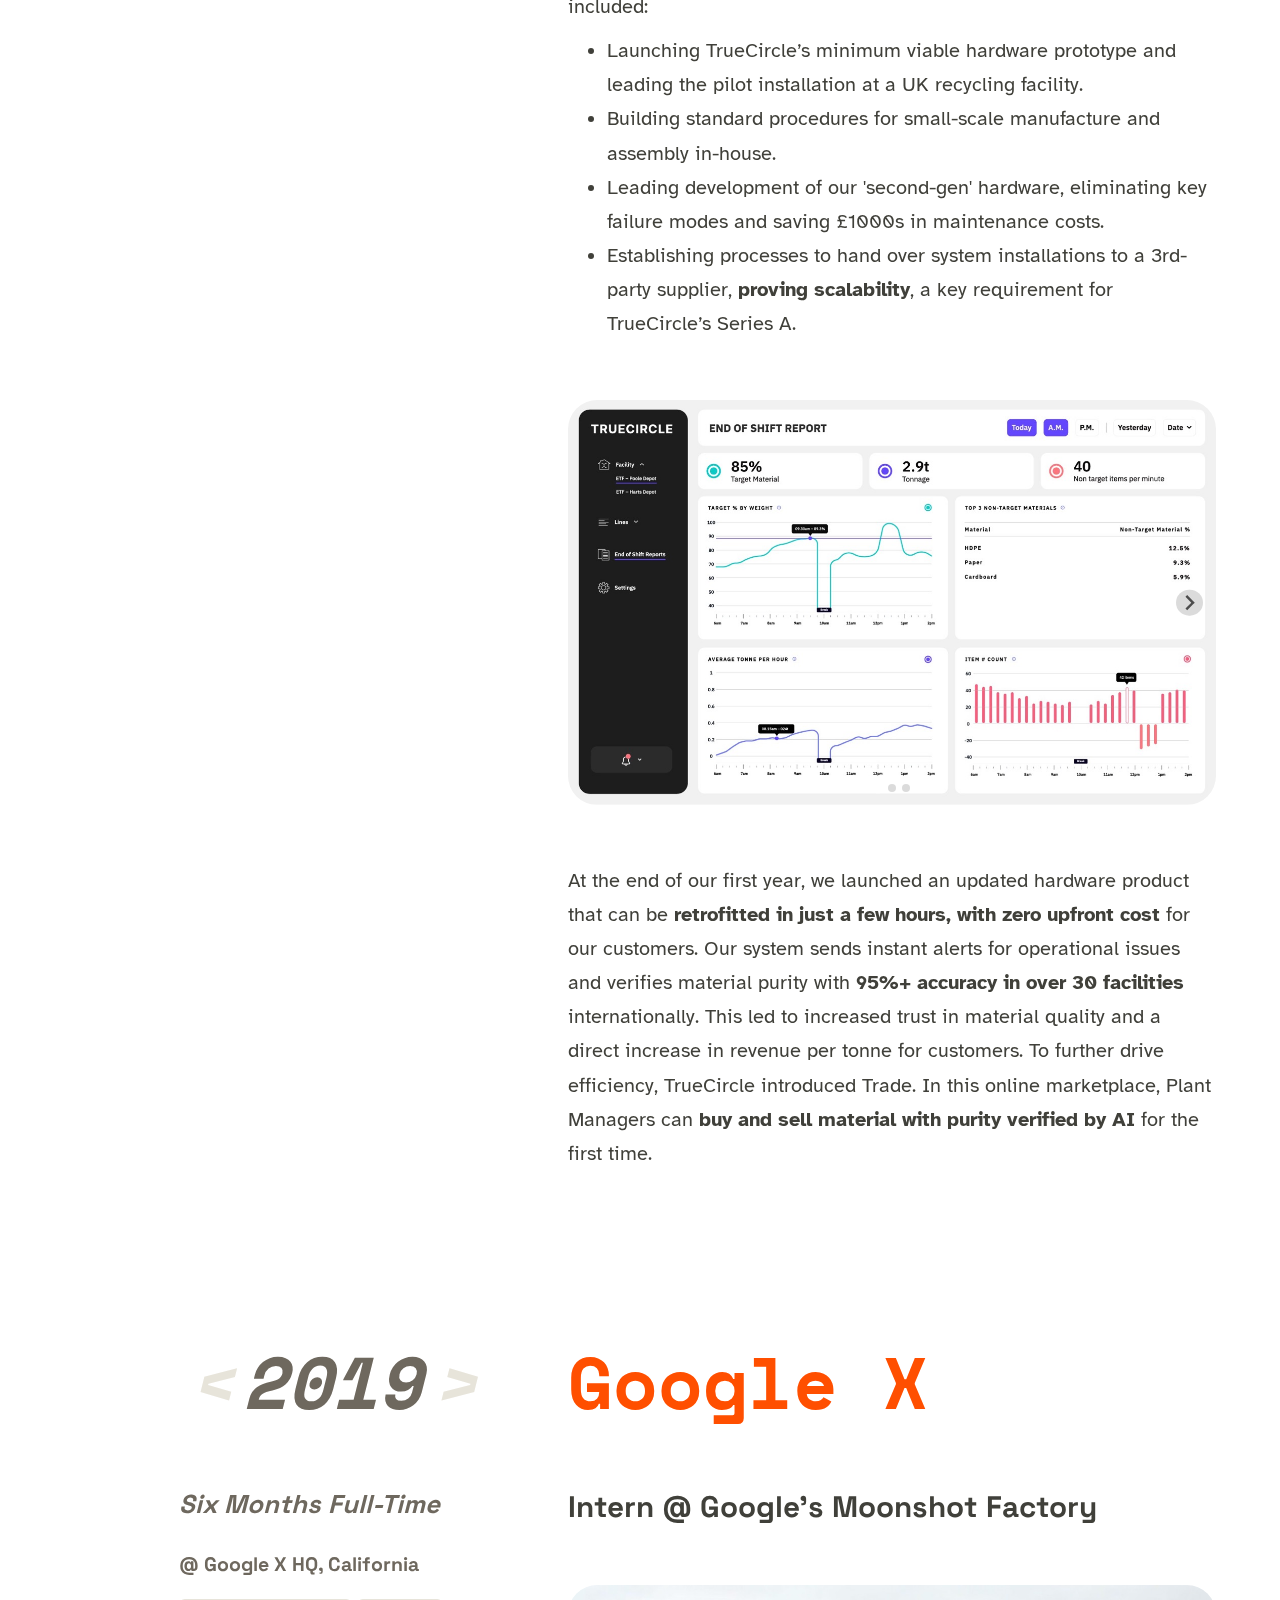
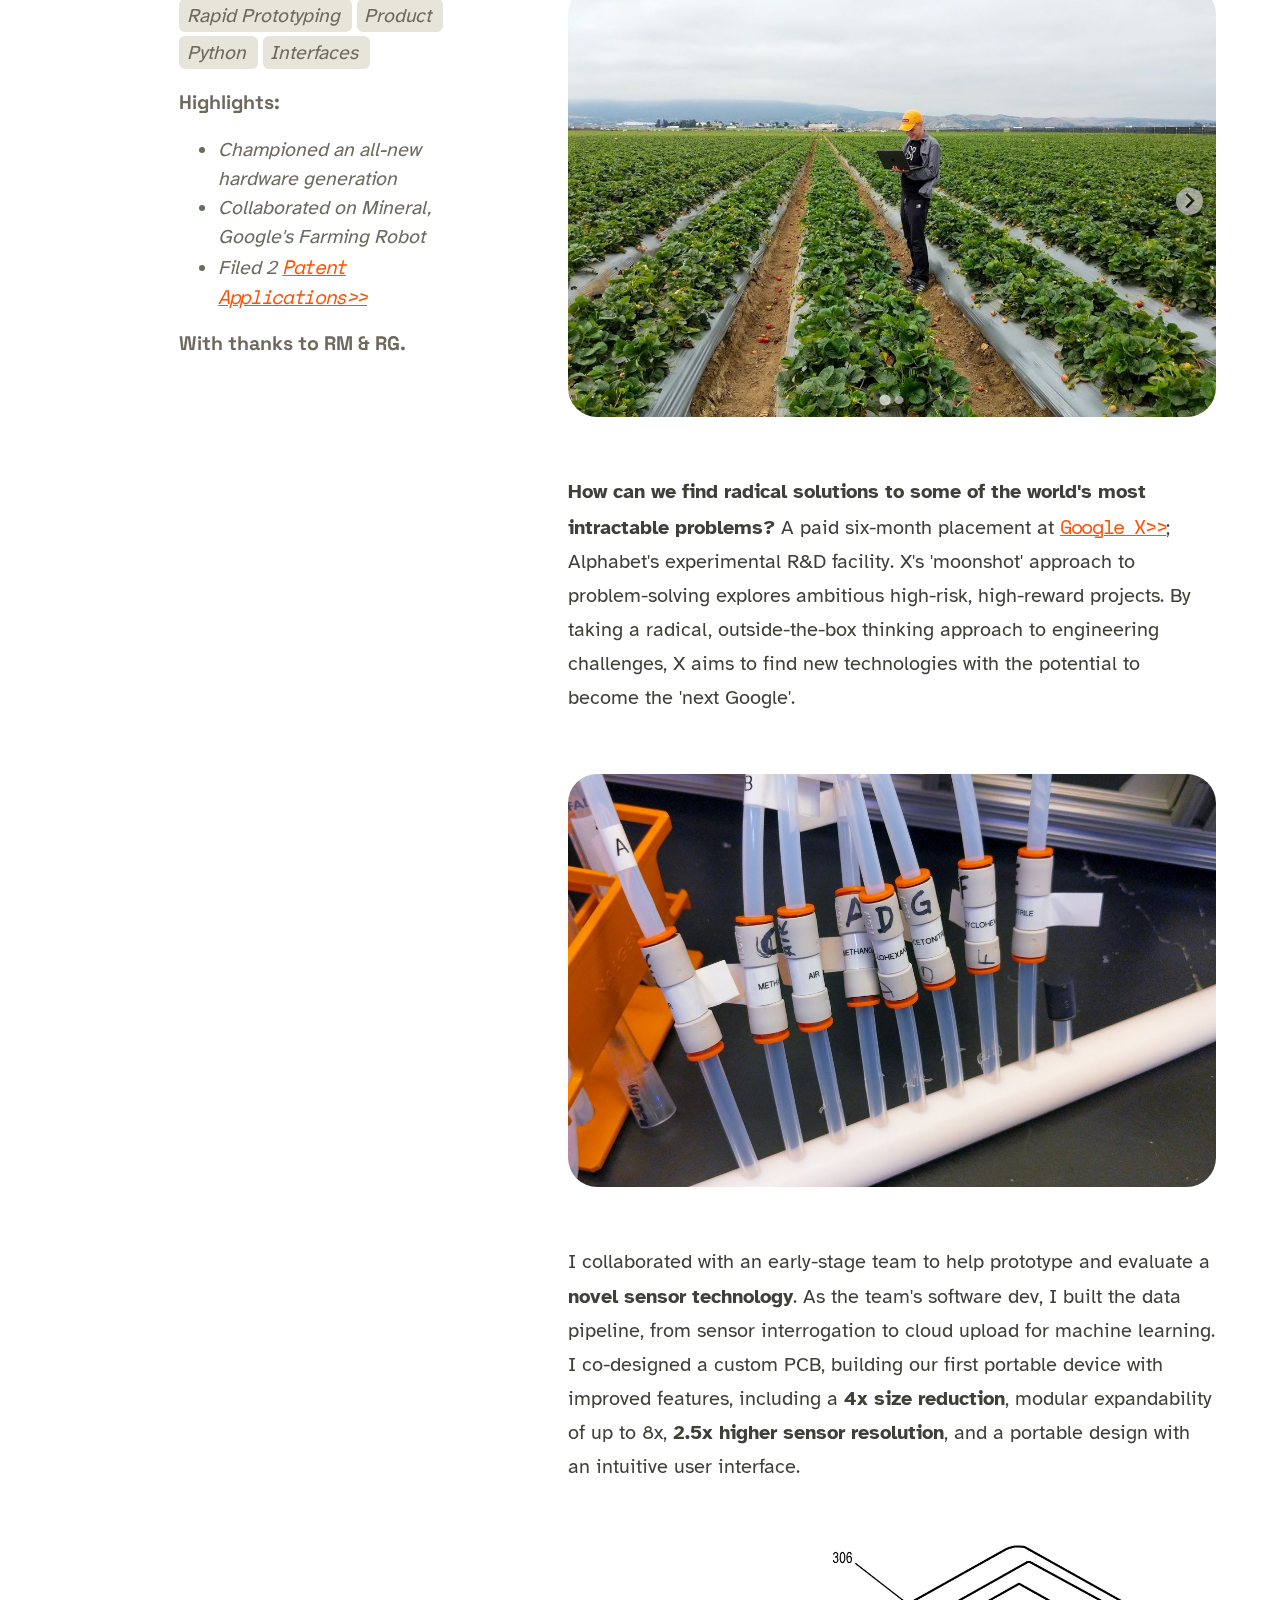
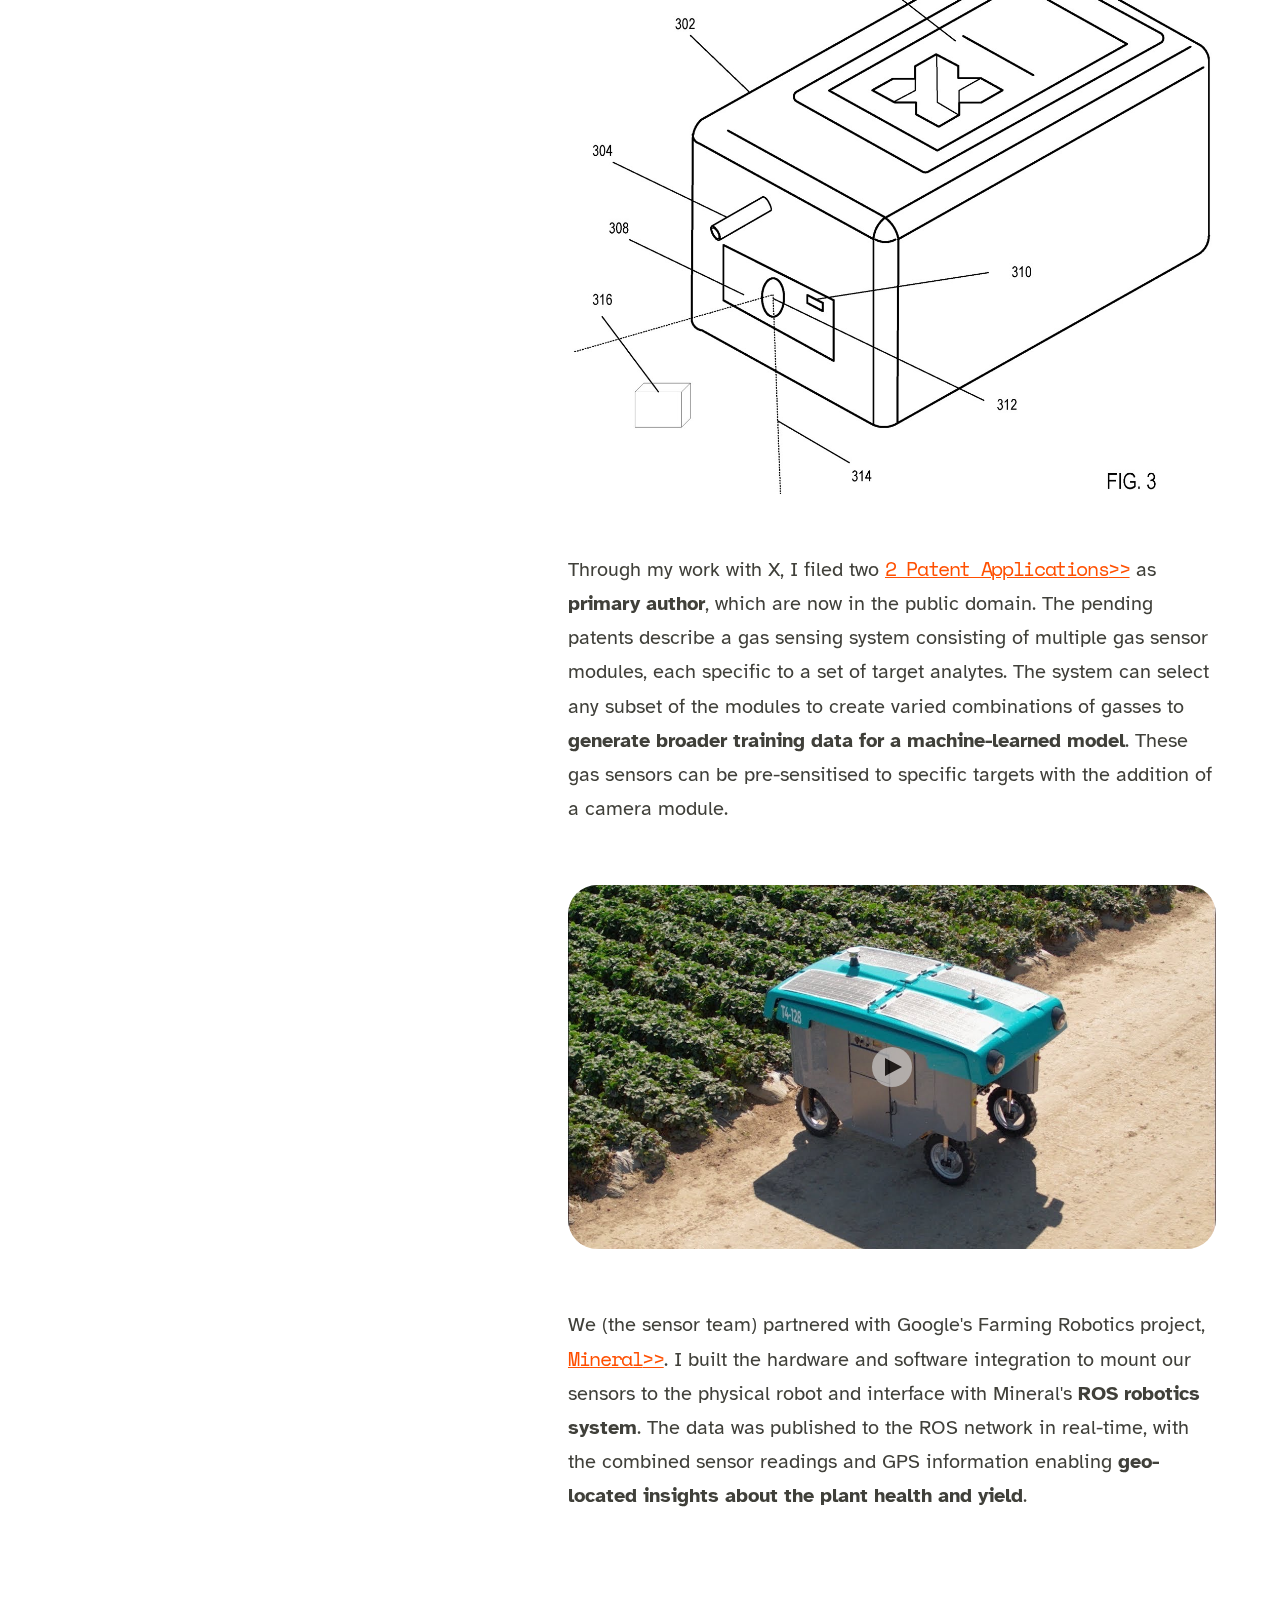
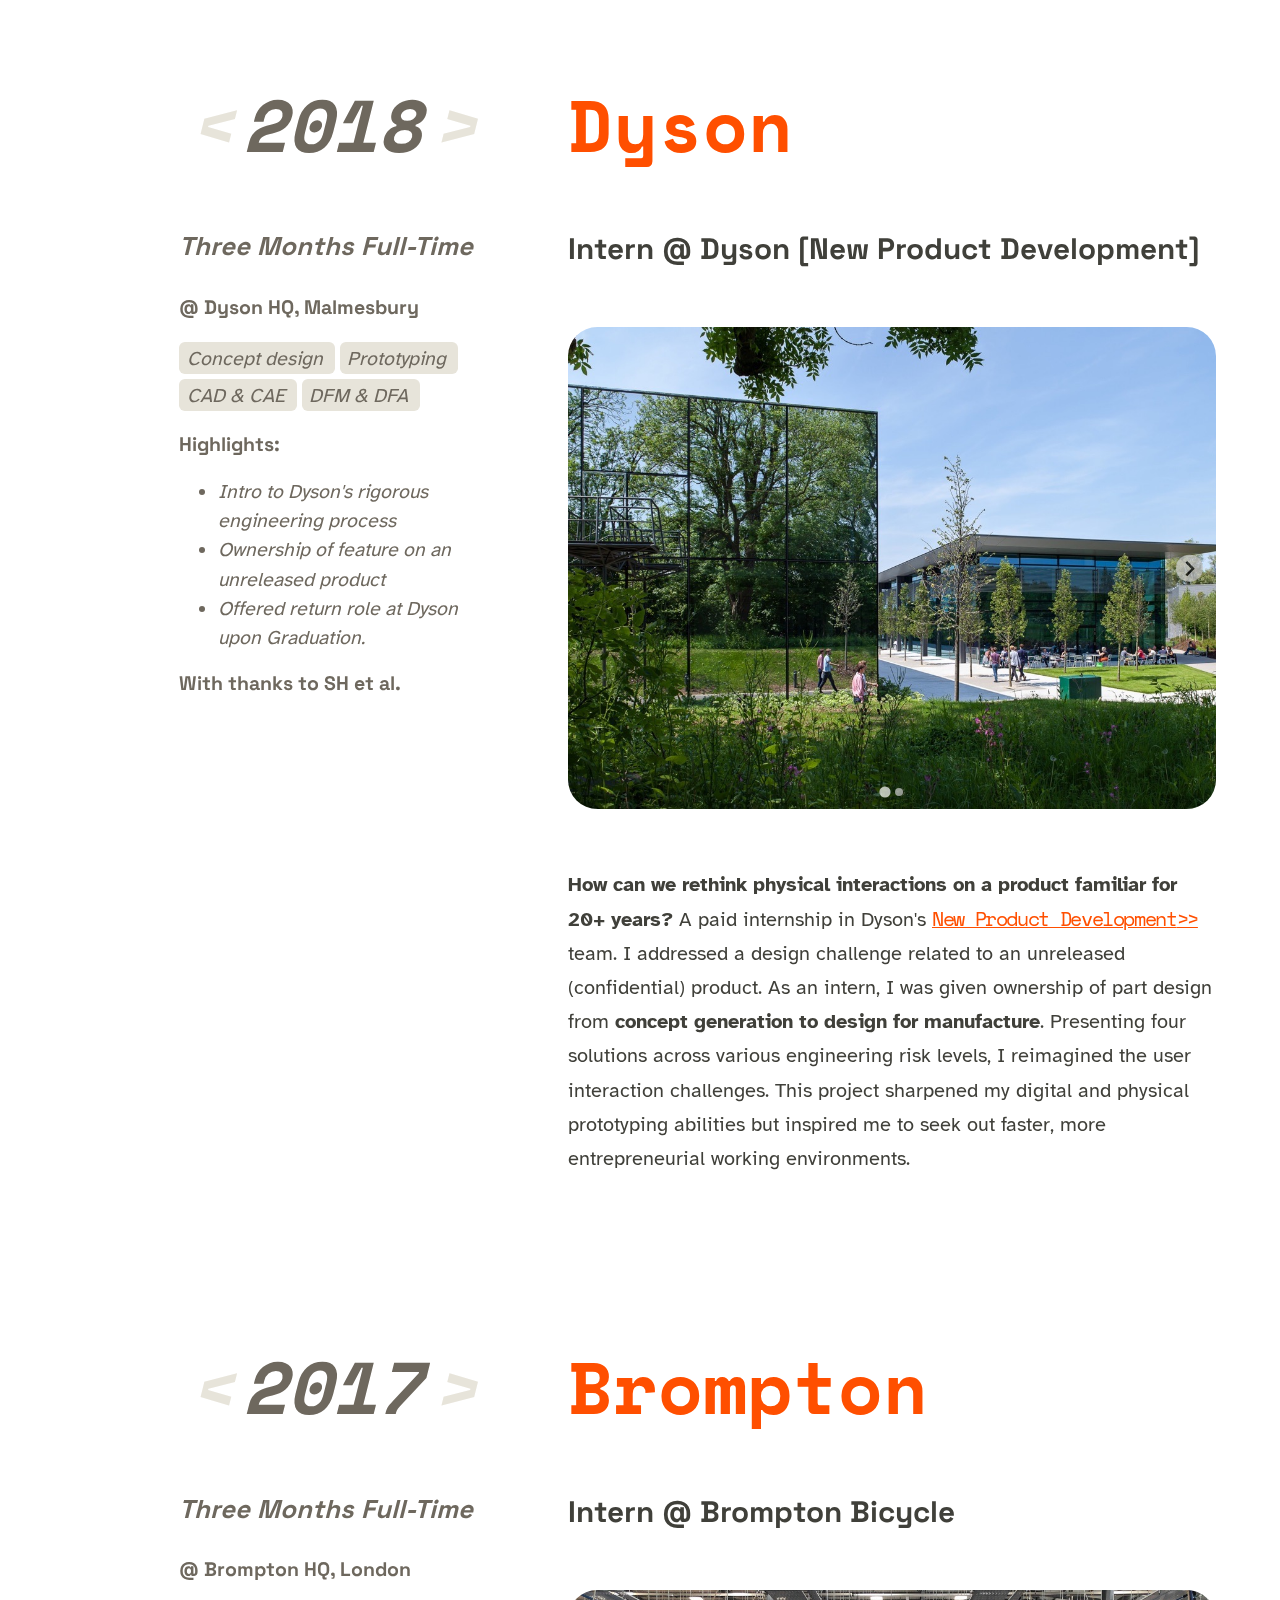
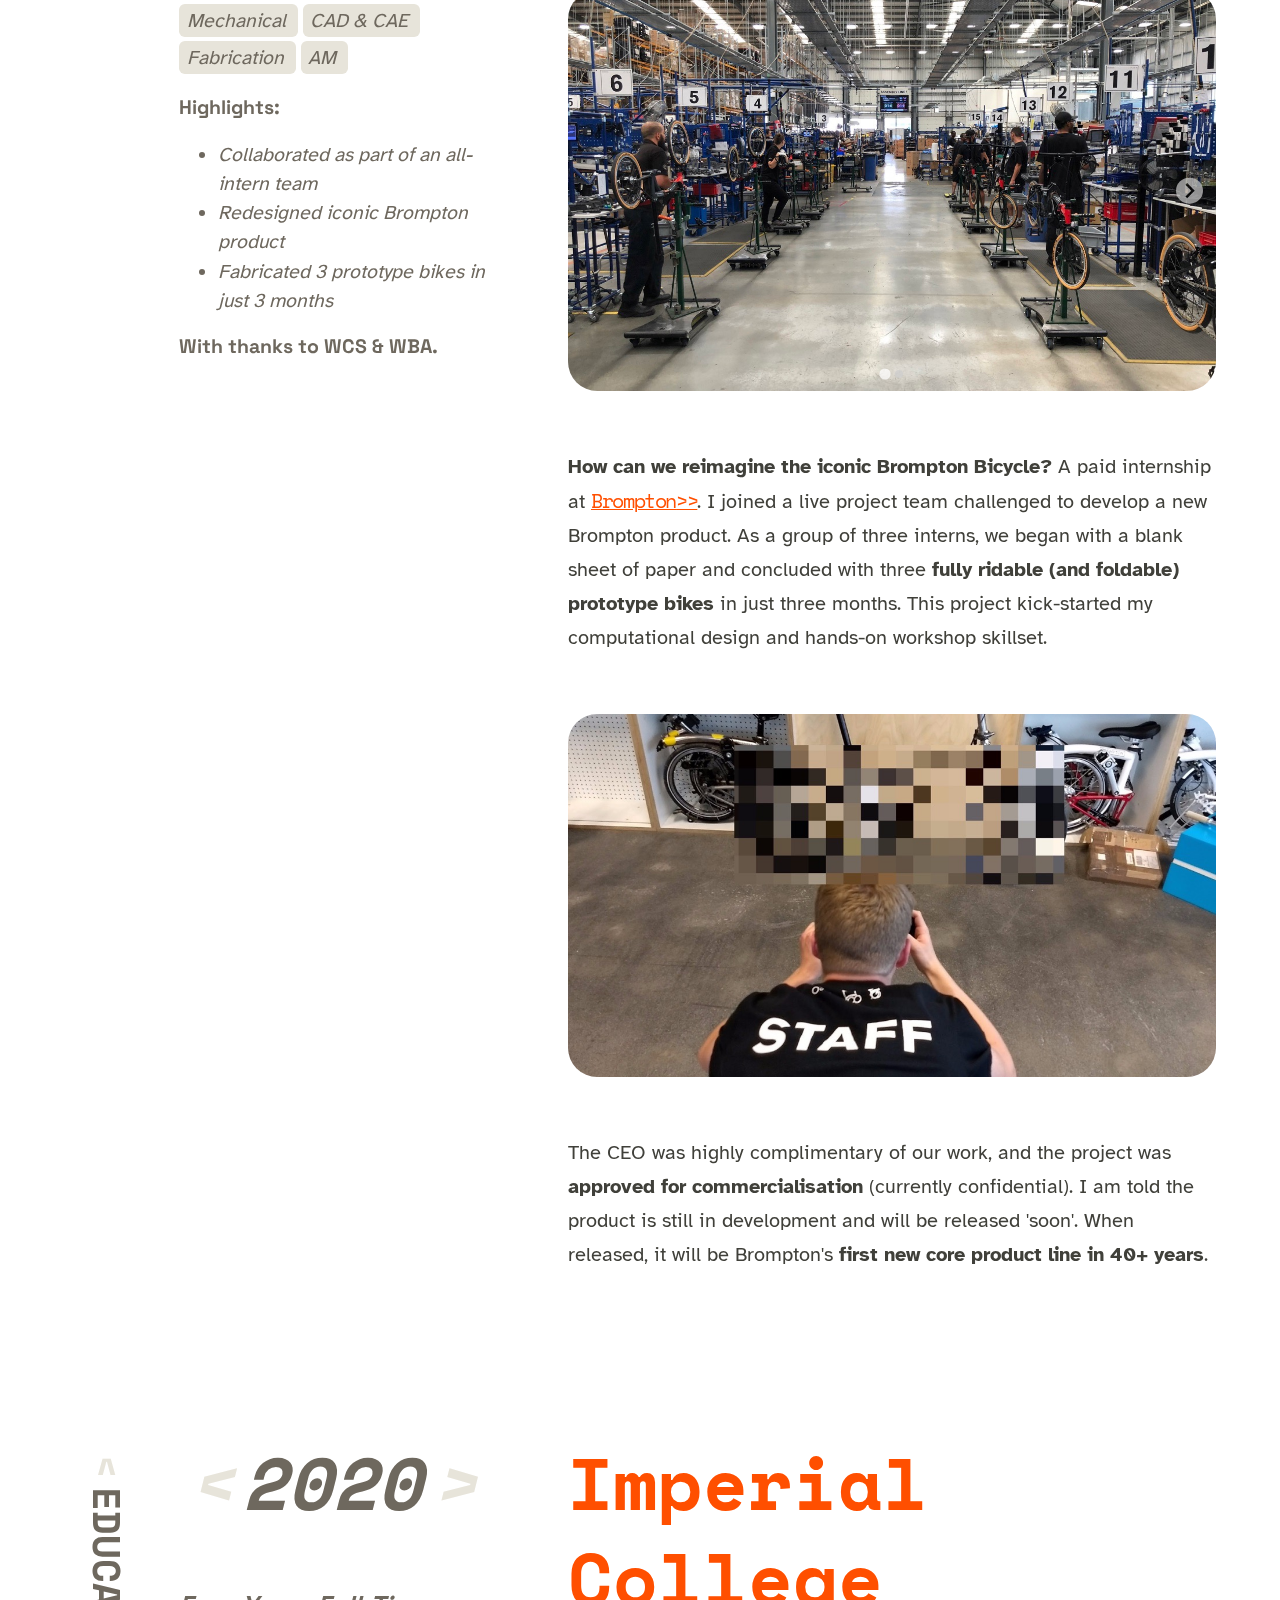
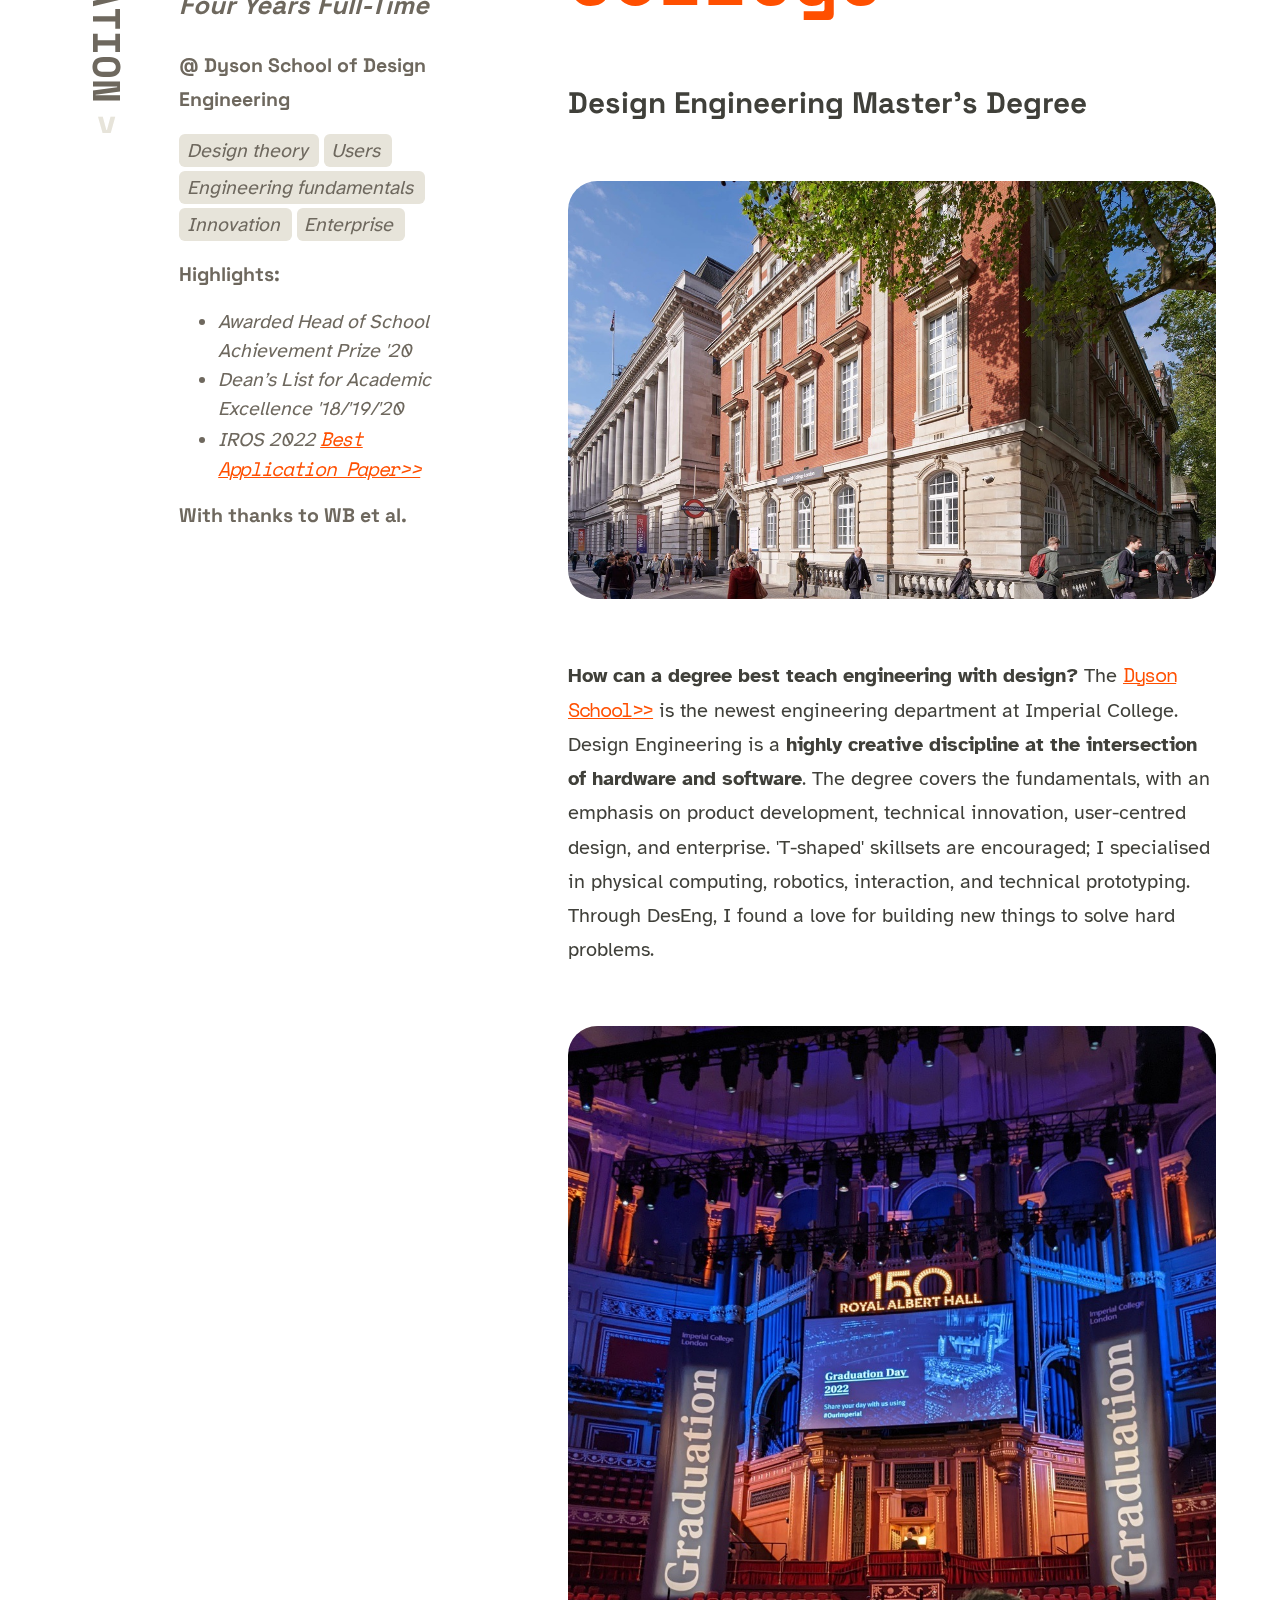
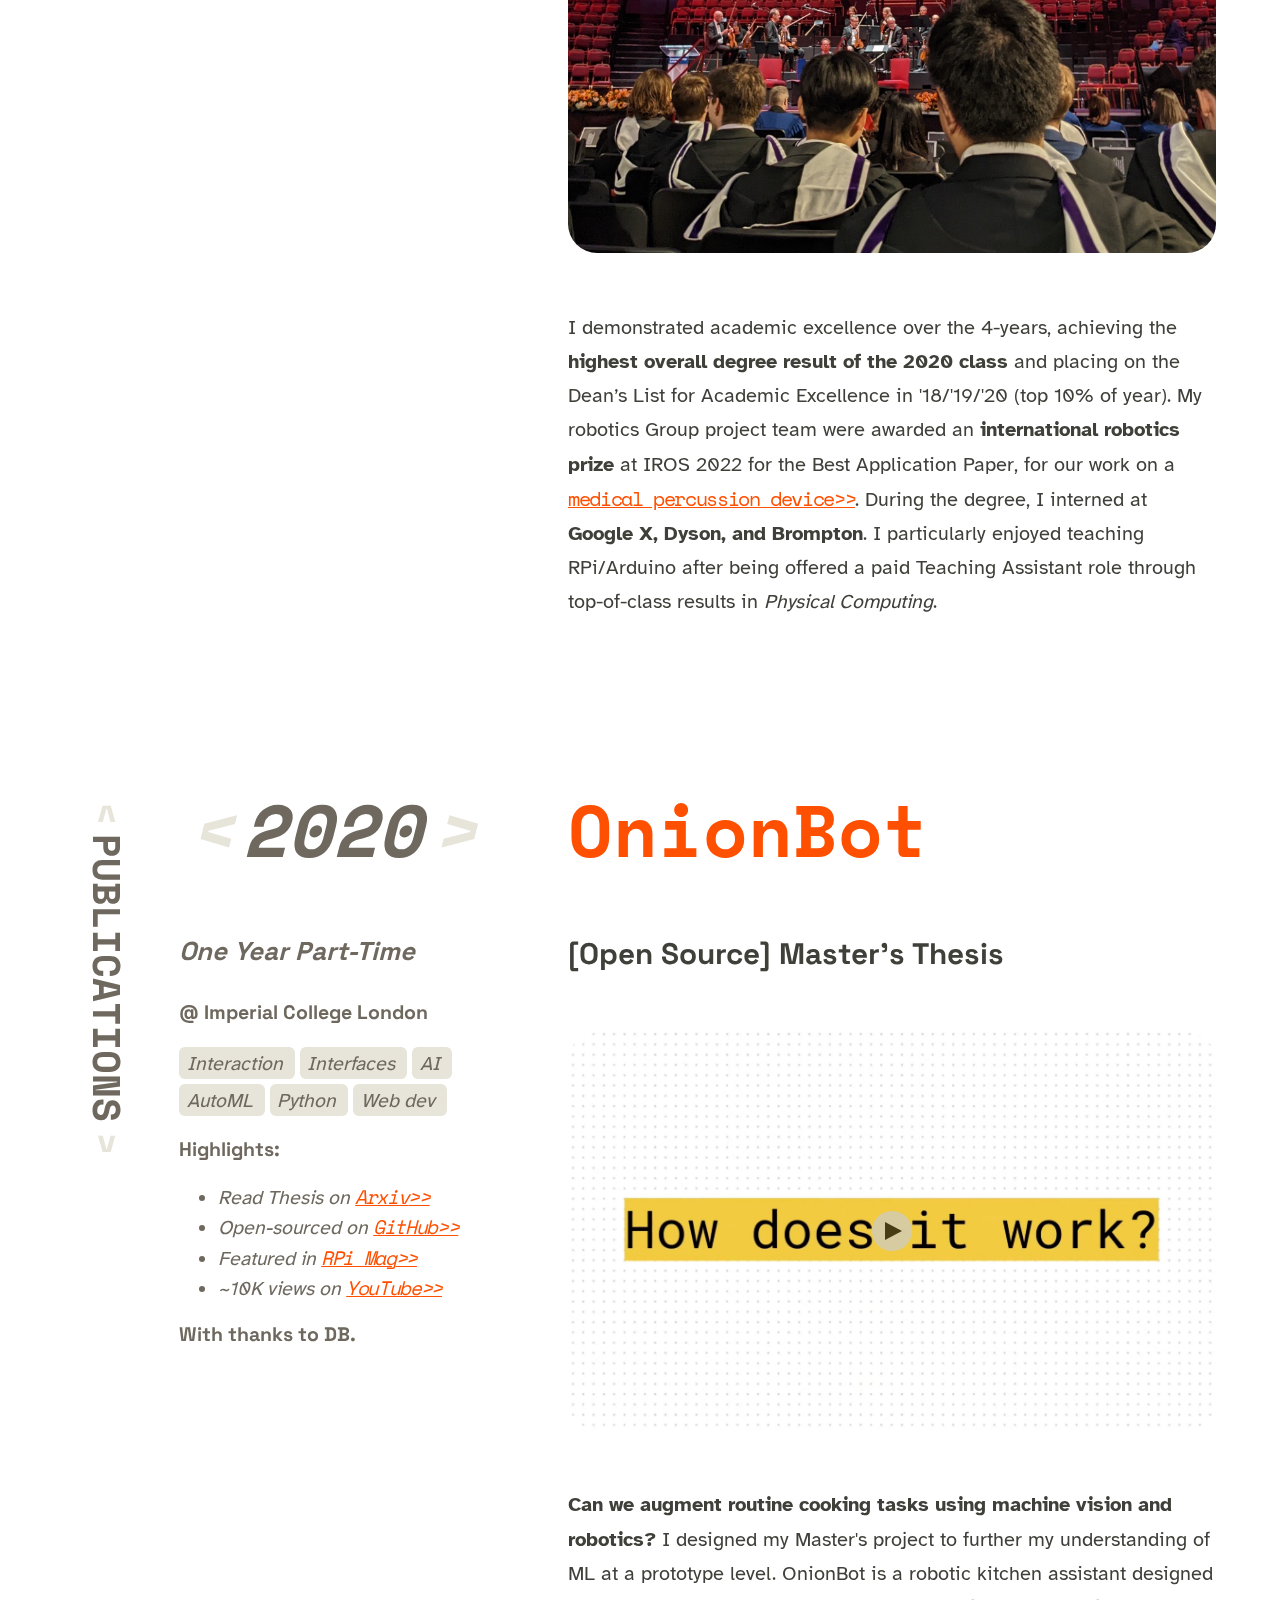
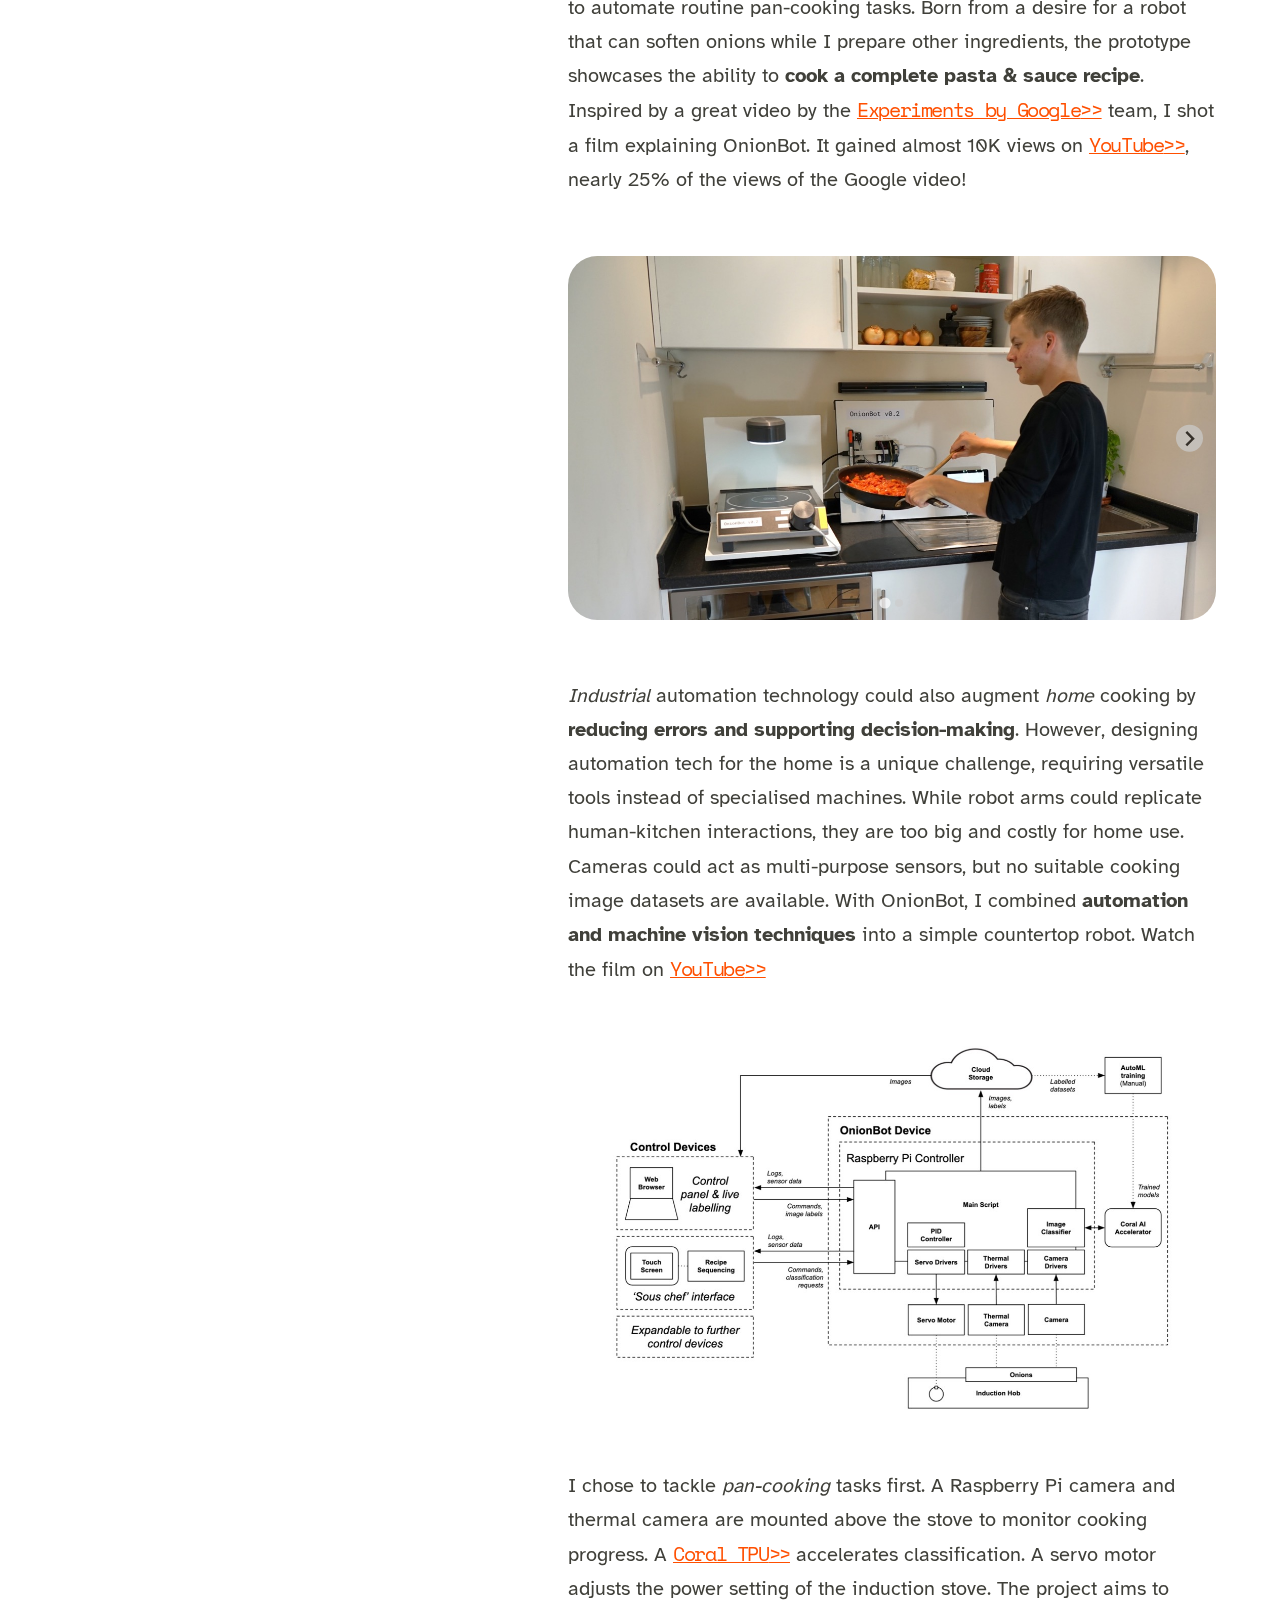
==== commit e250a48b: "Minor wording improvements" ====
--- a/5.html
+++ b/5.html
@@ -1,5 +1,3 @@
-
-
 <!DOCTYPE html>
 <html lang="en">
   <head>
@@ -24,1035 +22,1156 @@
     <script src="static/index.js"></script>
 
     <!-- Content generated by Jinja2 in timeline.html: -->
-    
-
-<!-- This timeline.html file extends the base.html file, and is where the timeline content is generated. 
+
+    <!-- This timeline.html file extends the base.html file, and is where the timeline content is generated. 
   The Jinja2 templating language is used to generate the HTML content from the data in the CSV files. -->
 
-
-
-<!-- THEME -->
-<div class="column">
-  <div class="row theme-row" id="Jump">
-    <div class="column theme-column">
-      <div class="theme-sticky">
-        <h1><a class="arrow up">&#60;</a>Jump<a class="arrow down">&#62;</a></h1>
+    <!-- THEME -->
+    <div class="column">
+      <div class="row theme-row" id="Jump">
+        <div class="column theme-column">
+          <div class="theme-sticky">
+            <h1><a class="arrow up">&#60;</a>Jump<a class="arrow down">&#62;</a></h1>
+          </div>
+        </div>
+        <!-- ARTICLES -->
+        <div class="column article-column">
+          <!-- ARTICLE -->
+          <div class="row article-row" id="Home">
+            <div class="article-sticky">
+              <h2 class="date"><a class="arrow left">&#60;</a>Next<a class="arrow right">&#62;</a></h2>
+              <h2 class="shorttitle"></h2>
+              <h4 class="duration"></h4>
+              <span class="location"></span>
+
+              <span class="skills"> </span>
+              <span class="heading"></span>
+              <span class="bullets">
+                <ul></ul>
+              </span>
+              <span class="thanks"></span>
+            </div>
+            <div class="article-body">
+              <h2 class="title">bencobley.com/5</h2>
+              <h3 class="subtitle"></h3>
+
+              <span class="text"
+                ><img class="me" src="static/img/me.png" /> Hey, I'm Ben! I am an <b>engineer & maker</b>. <br /><br />
+                I studied at Imperial College, and interned at <b>Google X, Dyson & Brompton</b>. I got to join some great
+                <a href="#Experience">projects and teams</a>. More recently, I worked on the world’s waste problem at
+                <a href="#TrueCircle">TrueCircle AI</a>. <br /><br />
+                I am due to start a new role in the climate-tech space at the <b>end of June</b>, but I am excited about the Fiver role as a potential
+                alternative. <br /><br />
+                Outside work, I love <a href="#Projects">making things with friends</a>. I am currently taking some time off to travel in the van I
+                converted, but I'm always available to chat. <a href="mailto:ben.cobley@gmail.com">Say hello!</a>.</span
+              >
+            </div>
+          </div>
+        </div>
       </div>
     </div>
-    <!-- ARTICLES -->
-    <div class="column article-column">
-      
-      <!-- ARTICLE -->
-      <div class="row article-row" id="Home">
-        <div class="article-sticky">
-          <h2 class="date"><a class="arrow left">&#60;</a>Next<a class="arrow right">&#62;</a></h2>
-          <h2 class="shorttitle"></h2>
-          <h4 class="duration"></h4>
-          <span class="location"></span>
-
-          <span class="skills">
-            
-          </span>
-          <span class="heading"></span>
-          <span class="bullets">
-            <ul>
-              
-            </ul>
-          </span>
-          <span class="thanks"></span>
+
+    <!-- THEME -->
+    <div class="column">
+      <div class="row theme-row" id="Experience">
+        <div class="column theme-column">
+          <div class="theme-sticky">
+            <h1><a class="arrow up">&#60;</a>Experience<a class="arrow down">&#62;</a></h1>
+          </div>
         </div>
-        <div class="article-body">
-          <h2 class="title">bencobley.com/5</h2>
-          <h3 class="subtitle"></h3>
-
-            
-          <span class="text"><span class="home">
-
-<img class="me" src="static/img/me.png" />
-
-Hey, I'm Ben! <br /><br />
-            I am an <b>engineer & maker</b>.  I work at the intersection of hardware and software, in the sweet spot between a designer / developer / creative technologist. Playing the
-            <b>wildcard</b> role in diverse teams suits my interdisciplinary skill set. <br /><br />
-            I studied at Imperial College, and interned at <b>Google X, Dyson & Brompton</b>. I got to join some great
-            <a href="#Experience">projects and teams</a>. More recently, I worked on the world’s waste problem at
-            <a href="#TrueCircle">TrueCircle AI</a>. <br /><br />
-            I am due to start a new role in the climate-tech space at the <b>end of June</b>, but I am excited about the Fiver role as a potential alternative. It would be great to explore opportunities in the
-            Creative Lab team as soon as possible! <br /><br />
-            Outside work, I love <a href="#Projects">making things with friends</a>. I am currently taking some time off to travel in the van I
-            converted, but I'm always available to chat. <a href="mailto:ben.cobley@gmail.com">Say hello!</a>.
-
-</span></span>
-           
+        <!-- ARTICLES -->
+        <div class="column article-column">
+          <!-- ARTICLE -->
+          <div class="row article-row" id="TrueCircle">
+            <div class="article-sticky">
+              <h2 class="date"><a class="arrow left">&#60;</a>2021<a class="arrow right">&#62;</a></h2>
+              <h2 class="shorttitle">TrueCircle</h2>
+              <h4 class="duration">One Year Full-Time</h4>
+              <span class="location">@ TrueCircle HQ, London</span>
+
+              <span class="skills">
+                <span class="skill"><span class="skill">Product strategy</span></span>
+
+                <span class="skill"><span class="skill">Prototyping</span></span>
+
+                <span class="skill"><span class="skill">AI</span></span>
+
+                <span class="skill"><span class="skill">Hardware</span></span>
+
+                <span class="skill"><span class="skill">Systems</span></span>
+              </span>
+              <span class="heading">Highlights:</span>
+              <span class="bullets">
+                <ul>
+                  <li>First full-time engineer on hardware team</li>
+
+                  <li>Launched MVP prototype into UK facility</li>
+
+                  <li>Scaled product to 30+ facilities internationally</li>
+                </ul>
+              </span>
+              <span class="thanks">With thanks to PH et al.</span>
+            </div>
+            <div class="article-body">
+              <h2 class="title">TrueCircle AI</h2>
+              <h3 class="subtitle">Design Engineer @ Early-Stage Startup</h3>
+
+              <div class="splide">
+                <div class="splide__track">
+                  <ul class="splide__list">
+                    <li class="splide__slide"><img data-splide-lazy="static/img/TrueCircle_1a.jpeg" /></li>
+                    <li class="splide__slide"><img data-splide-lazy="static/img/TrueCircle_1b.jpeg" /></li>
+                  </ul>
+                </div>
+              </div>
+
+              <span class="text"
+                ><b>How can we leverage AI to improve plastic recovery in recycling facilities?</b>
+                <a href="https://www.truecircle.ai/">TrueCircle AI</a> is developing innovative computer vision hardware, retrofitted onto existing
+                conveyor belts, that captures continuous footage of material streams and calculates
+                <b>composition by weight in real-time with 95%+ accuracy</b>. The composition data is displayed in intuitive dashboards, enabling
+                facilities to optimise their flow and prevent valuable recyclable material from going to waste.</span
+              >
+
+              <div class="splide">
+                <div class="splide__track">
+                  <ul class="splide__list">
+                    <li class="splide__slide" data-splide-html-video="static/img/TrueCircle_2.mp4"><img src="static/img/TrueCircle_2.jpeg" /></li>
+                  </ul>
+                </div>
+              </div>
+
+              <span class="text"
+                >We joined forces with UK facilities to explore <b>data-driven optimisation of recycling processes</b>. Our target audience is Plant
+                Managers, who are focussed on maintaining unreliable equipment and have limited time to make process improvements for better
+                efficiency. They lacked the data to guide equipment upgrades or set the right price for recycled material. Existing solutions in the
+                market were not accurate enough and <b> time-consuming/expensive </b> to set up. TrueCircle AI offers a simple and reliable solution
+                to this problem.</span
+              >
+
+              <div class="splide">
+                <div class="splide__track">
+                  <ul class="splide__list">
+                    <li class="splide__slide"><img data-splide-lazy="static/img/TrueCircle_3a.jpeg" /></li>
+                    <li class="splide__slide"><img data-splide-lazy="static/img/TrueCircle_3b.jpeg" /></li>
+                  </ul>
+                </div>
+              </div>
+
+              <span class="text"
+                >We started with the minimum viable implementation: a GoPro taped above a conveyor belt. Over the following year, I helped develop the
+                hardware into a finished product. Working in a small, dynamic team enabled significant variety and responsibility in my role. Some
+                highlights included:
+                <ul>
+                  <li>Launching TrueCircle’s minimum viable hardware prototype and leading the pilot installation at a UK recycling facility.</li>
+                  <li>Building standard procedures for small-scale manufacture and assembly in-house.</li>
+                  <li>Leading development of our 'second-gen' hardware, eliminating key failure modes and saving £1000s in maintenance costs.</li>
+                  <li>
+                    Establishing processes to hand over system installations to a 3rd-party supplier, <b>proving scalability</b>, a key requirement
+                    for TrueCircle’s Series A.
+                  </li>
+                </ul></span
+              >
+
+              <div class="splide">
+                <div class="splide__track">
+                  <ul class="splide__list">
+                    <li class="splide__slide"><img data-splide-lazy="static/img/TrueCircle_4a.jpeg" /></li>
+                    <li class="splide__slide"><img data-splide-lazy="static/img/TrueCircle_4b.jpeg" /></li>
+                    <li class="splide__slide"><img data-splide-lazy="static/img/TrueCircle_4c.jpeg" /></li>
+                  </ul>
+                </div>
+              </div>
+
+              <span class="text"
+                >At the end of our first year, we launched an updated hardware product that can be
+                <b>retrofitted in just a few hours, with zero upfront cost</b> for our customers. Our system sends instant alerts for operational
+                issues and verifies material purity with <b>95%+ accuracy in over 30 facilities</b> internationally. This led to increased trust in
+                material quality and a direct increase in revenue per tonne for customers. To further drive efficiency, TrueCircle introduced Trade.
+                In this online marketplace, Plant Managers can <b>buy and sell material with purity verified by AI </b> for the first time.</span
+              >
+            </div>
+          </div>
+
+          <!-- ARTICLE -->
+          <div class="row article-row" id="GoogleX">
+            <div class="article-sticky">
+              <h2 class="date"><a class="arrow left">&#60;</a>2019<a class="arrow right">&#62;</a></h2>
+              <h2 class="shorttitle">Google X</h2>
+              <h4 class="duration">Six Months Full-Time</h4>
+              <span class="location">@ Google X HQ, California</span>
+
+              <span class="skills">
+                <span class="skill"><span class="skill">Rapid Prototyping</span></span>
+
+                <span class="skill"><span class="skill">Product</span></span>
+
+                <span class="skill"><span class="skill">Python</span></span>
+
+                <span class="skill"><span class="skill">Interfaces</span></span>
+              </span>
+              <span class="heading">Highlights:</span>
+              <span class="bullets">
+                <ul>
+                  <li>Championed an all-new hardware generation</li>
+
+                  <li>Collaborated on Mineral, Google's Farming Robot</li>
+
+                  <li>Filed 2 <a href="https://patents.google.com/?inventor=bennet+cobley&oq=bennet+cobley"> Patent Applications</a></li>
+                </ul>
+              </span>
+              <span class="thanks">With thanks to RM &amp; RG.</span>
+            </div>
+            <div class="article-body">
+              <h2 class="title">Google X</h2>
+              <h3 class="subtitle">Intern @ Google&#39;s Moonshot Factory</h3>
+
+              <div class="splide">
+                <div class="splide__track">
+                  <ul class="splide__list">
+                    <li class="splide__slide"><img data-splide-lazy="static/img/GoogleX_1a.jpeg" /></li>
+                    <li class="splide__slide"><img data-splide-lazy="static/img/GoogleX_1b.jpeg" /></li>
+                  </ul>
+                </div>
+              </div>
+
+              <span class="text"
+                ><b>How can we find radical solutions to some of the world's most intractable problems?</b> A paid six-month placement at
+                <a href="https://x.company/">Google X</a>; Alphabet's experimental R&amp;D facility. X's 'moonshot' approach to problem-solving
+                explores ambitious high-risk, high-reward projects. By taking a radical, outside-the-box thinking approach to engineering challenges,
+                X aims to find new technologies with the potential to become the 'next Google'.</span
+              >
+
+              <div class="splide">
+                <div class="splide__track">
+                  <ul class="splide__list">
+                    <li class="splide__slide"><img data-splide-lazy="static/img/GoogleX_2.jpeg" /></li>
+                  </ul>
+                </div>
+              </div>
+
+              <span class="text"
+                >I collaborated with an early-stage team to help prototype and evaluate a <b>novel sensor technology</b>. As the team's software dev,
+                I built the data pipeline, from sensor interrogation to cloud upload for machine learning. I co-designed a custom PCB, building our
+                first portable device with improved features, including a <b>4x size reduction</b>, modular expandability of up to 8x,
+                <b>2.5x higher sensor resolution</b>, and a portable design with an intuitive user interface.</span
+              >
+
+              <div class="splide">
+                <div class="splide__track">
+                  <ul class="splide__list">
+                    <li class="splide__slide"><img data-splide-lazy="static/img/GoogleX_3.jpeg" /></li>
+                  </ul>
+                </div>
+              </div>
+
+              <span class="text"
+                >Through my work with X, I filed two
+                <a href="https://patents.google.com/?inventor=bennet+cobley&oq=bennet+cobley">2 Patent Applications</a> as <b>primary author</b>,
+                which are now in the public domain. The pending patents describe a gas sensing system consisting of multiple gas sensor modules, each
+                specific to a set of target analytes. The system can select any subset of the modules to create varied combinations of gasses to
+                <b>generate broader training data for a machine-learned model</b>. These gas sensors can be pre-sensitised to specific targets with
+                the addition of a camera module.</span
+              >
+
+              <div class="splide">
+                <div class="splide__track">
+                  <ul class="splide__list">
+                    <li class="splide__slide" data-splide-youtube="https://www.youtube.com/watch?v=lmxrRps7DnI">
+                      <img src="static/img/lmxrRps7DnI.jpeg" />
+                    </li>
+                  </ul>
+                </div>
+              </div>
+
+              <span class="text"
+                >We (the sensor team) partnered with Google's Farming Robotics project, <a href="https://x.company/projects/mineral/">Mineral</a>. I
+                built the hardware and software integration to mount our sensors to the physical robot and interface with Mineral's
+                <b>ROS robotics system</b>. The data was published to the ROS network in real-time, with the combined sensor readings and GPS
+                information enabling <b>geo-located insights about the plant health and yield</b>.</span
+              >
+            </div>
+          </div>
+
+          <!-- ARTICLE -->
+          <div class="row article-row" id="Dyson">
+            <div class="article-sticky">
+              <h2 class="date"><a class="arrow left">&#60;</a>2018<a class="arrow right">&#62;</a></h2>
+              <h2 class="shorttitle">Dyson</h2>
+              <h4 class="duration">Three Months Full-Time</h4>
+              <span class="location">@ Dyson HQ, Malmesbury</span>
+
+              <span class="skills">
+                <span class="skill"><span class="skill">Concept design</span></span>
+
+                <span class="skill"><span class="skill">Prototyping</span></span>
+
+                <span class="skill"><span class="skill">CAD & CAE</span></span>
+
+                <span class="skill"><span class="skill">DFM & DFA</span></span>
+              </span>
+              <span class="heading">Highlights:</span>
+              <span class="bullets">
+                <ul>
+                  <li>Intro to Dyson's rigorous engineering process</li>
+
+                  <li>Ownership of feature on an unreleased product</li>
+
+                  <li>Offered return role at Dyson upon Graduation.</li>
+                </ul>
+              </span>
+              <span class="thanks">With thanks to SH et al.</span>
+            </div>
+            <div class="article-body">
+              <h2 class="title">Dyson</h2>
+              <h3 class="subtitle">Intern @ Dyson [New Product Development]</h3>
+
+              <div class="splide">
+                <div class="splide__track">
+                  <ul class="splide__list">
+                    <li class="splide__slide"><img data-splide-lazy="static/img/Dyson_1.jpeg" /></li>
+                    <li class="splide__slide"><img data-splide-lazy="static/img/Dyson_2.jpeg" /></li>
+                  </ul>
+                </div>
+              </div>
+
+              <span class="text"
+                ><b>How can we rethink physical interactions on a product familiar for 20+ years? </b> A paid internship in Dyson's
+                <a href="https://careers.dyson.com/en-gb/what-you-can-do/engineer/new-product-innovation/">New Product Development</a> team. I
+                addressed a design challenge related to an unreleased (confidential) product. As an intern, I was given ownership of part design from
+                <b>concept generation to design for manufacture</b>. Presenting four solutions across various engineering risk levels, I reimagined
+                the user interaction challenges. This project sharpened my digital and physical prototyping abilities but inspired me to seek out
+                faster, more entrepreneurial working environments.</span
+              >
+            </div>
+          </div>
+
+          <!-- ARTICLE -->
+          <div class="row article-row" id="Brompton">
+            <div class="article-sticky">
+              <h2 class="date"><a class="arrow left">&#60;</a>2017<a class="arrow right">&#62;</a></h2>
+              <h2 class="shorttitle">Brompton</h2>
+              <h4 class="duration">Three Months Full-Time</h4>
+              <span class="location">@ Brompton HQ, London</span>
+
+              <span class="skills">
+                <span class="skill"><span class="skill">Mechanical</span></span>
+
+                <span class="skill"><span class="skill">CAD & CAE</span></span>
+
+                <span class="skill"><span class="skill">Fabrication</span></span>
+
+                <span class="skill"><span class="skill">AM</span></span>
+              </span>
+              <span class="heading">Highlights:</span>
+              <span class="bullets">
+                <ul>
+                  <li>Collaborated as part of an all-intern team</li>
+
+                  <li>Redesigned iconic Brompton product</li>
+
+                  <li>Fabricated 3 prototype bikes in just 3 months</li>
+                </ul>
+              </span>
+              <span class="thanks">With thanks to WCS &amp; WBA.</span>
+            </div>
+            <div class="article-body">
+              <h2 class="title">Brompton</h2>
+              <h3 class="subtitle">Intern @ Brompton Bicycle</h3>
+
+              <div class="splide">
+                <div class="splide__track">
+                  <ul class="splide__list">
+                    <li class="splide__slide"><img data-splide-lazy="static/img/Brompton_1a.jpeg" /></li>
+                    <li class="splide__slide"><img data-splide-lazy="static/img/Brompton_1b.jpeg" /></li>
+                  </ul>
+                </div>
+              </div>
+
+              <span class="text"
+                ><b>How can we reimagine the iconic Brompton Bicycle? </b> A paid internship at <a href="https://www.brompton.com/">Brompton</a>. I
+                joined a live project team challenged to develop a new Brompton product. As a group of three interns, we began with a blank sheet of
+                paper and concluded with three <b>fully ridable (and foldable) prototype bikes</b> in just three months. This project kick-started my
+                computational design and hands-on workshop skillset.</span
+              >
+
+              <div class="splide">
+                <div class="splide__track">
+                  <ul class="splide__list">
+                    <li class="splide__slide"><img data-splide-lazy="static/img/Brompton_2.jpeg" /></li>
+                  </ul>
+                </div>
+              </div>
+
+              <span class="text"
+                >The CEO was highly complimentary of our work, and the project was <b>approved for commercialisation</b> (currently confidential). I
+                am told the product is still in development and will be released 'soon'. When released, it will be Brompton's
+                <b>first new core product line in 40+ years</b>.</span
+              >
+            </div>
+          </div>
         </div>
       </div>
-      
     </div>
-  </div>
-</div>
-
-
-<!-- THEME -->
-<div class="column">
-  <div class="row theme-row" id="Experience">
-    <div class="column theme-column">
-      <div class="theme-sticky">
-        <h1><a class="arrow up">&#60;</a>Experience<a class="arrow down">&#62;</a></h1>
+
+    <!-- THEME -->
+    <div class="column">
+      <div class="row theme-row" id="Education">
+        <div class="column theme-column">
+          <div class="theme-sticky">
+            <h1><a class="arrow up">&#60;</a>Education<a class="arrow down">&#62;</a></h1>
+          </div>
+        </div>
+        <!-- ARTICLES -->
+        <div class="column article-column">
+          <!-- ARTICLE -->
+          <div class="row article-row" id="Imperial">
+            <div class="article-sticky">
+              <h2 class="date"><a class="arrow left">&#60;</a>2020<a class="arrow right">&#62;</a></h2>
+              <h2 class="shorttitle">Imperial</h2>
+              <h4 class="duration">Four Years Full-Time</h4>
+              <span class="location">@ Dyson School of Design Engineering</span>
+
+              <span class="skills">
+                <span class="skill"><span class="skill">Design theory</span></span>
+
+                <span class="skill"><span class="skill">Users</span></span>
+
+                <span class="skill"><span class="skill">Engineering fundamentals</span></span>
+
+                <span class="skill"><span class="skill">Innovation</span></span>
+
+                <span class="skill"><span class="skill">Enterprise</span></span>
+              </span>
+              <span class="heading">Highlights:</span>
+              <span class="bullets">
+                <ul>
+                  <li>Awarded Head of School Achievement Prize '20</li>
+
+                  <li>Dean’s List for Academic Excellence '18/'19/'20</li>
+
+                  <li>IROS 2022 <a href="#Percussion">Best Application Paper</a></li>
+                </ul>
+              </span>
+              <span class="thanks">With thanks to WB et al.</span>
+            </div>
+            <div class="article-body">
+              <h2 class="title">Imperial College</h2>
+              <h3 class="subtitle">Design Engineering Master&#39;s Degree</h3>
+
+              <div class="splide">
+                <div class="splide__track">
+                  <ul class="splide__list">
+                    <li class="splide__slide"><img data-splide-lazy="static/img/Imperial_1.jpeg" /></li>
+                  </ul>
+                </div>
+              </div>
+
+              <span class="text"
+                ><b>How can a degree best teach engineering with design?</b> The
+                <a href="https://www.imperial.ac.uk/design-engineering/">Dyson School</a> is the newest engineering department at Imperial College.
+                Design Engineering is a <b>highly creative discipline at the intersection of hardware and software</b>. The degree covers the
+                fundamentals, with an emphasis on product development, technical innovation, user-centred design, and enterprise. 'T-shaped' skillsets
+                are encouraged; I specialised in physical computing, robotics, interaction, and technical prototyping. Through DesEng, I found a love
+                for building new things to solve hard problems.</span
+              >
+
+              <div class="splide">
+                <div class="splide__track">
+                  <ul class="splide__list">
+                    <li class="splide__slide"><img data-splide-lazy="static/img/Imperial_2.jpeg" /></li>
+                  </ul>
+                </div>
+              </div>
+
+              <span class="text"
+                >I demonstrated academic excellence over the 4-years, achieving the <b>highest overall degree result of the 2020 class</b> and placing
+                on the Dean’s List for Academic Excellence in '18/'19/'20 (top 10% of year). My robotics Group project team were awarded an
+                <b>international robotics prize</b> at IROS 2022 for the Best Application Paper, for our work on a
+                <a href="#Percussion">medical percussion device</a>. During the degree, I interned at <b>Google X, Dyson, and Brompton</b>. I
+                particularly enjoyed teaching RPi/Arduino after being offered a paid Teaching Assistant role through top-of-class results in
+                <i>Physical Computing</i>.</span
+              >
+            </div>
+          </div>
+        </div>
       </div>
     </div>
-    <!-- ARTICLES -->
-    <div class="column article-column">
-      
-      <!-- ARTICLE -->
-      <div class="row article-row" id="TrueCircle">
-        <div class="article-sticky">
-          <h2 class="date"><a class="arrow left">&#60;</a>2021<a class="arrow right">&#62;</a></h2>
-          <h2 class="shorttitle">TrueCircle</h2>
-          <h4 class="duration">One Year Full-Time</h4>
-          <span class="location">@ TrueCircle HQ, London</span>
-
-          <span class="skills">
-            
-            <span class="skill"><span class='skill'>Mechanical</span></span>
-            
-            <span class="skill"><span class='skill'>Prototyping</span></span>
-            
-            <span class="skill"><span class='skill'>Embedded systems</span></span>
-            
-            <span class="skill"><span class='skill'>Strategy</span></span>
-            
-          </span>
-          <span class="heading">Highlights:</span>
-          <span class="bullets">
-            <ul>
-              
-              <li>First full-time engineer on hardware team</li>
-              
-              <li>Launched MVP prototype into UK facility</li>
-              
-              <li>Scaled product to 30+ facilities internationally</li>
-              
-            </ul>
-          </span>
-          <span class="thanks">With thanks to PH et al.</span>
+
+    <!-- THEME -->
+    <div class="column">
+      <div class="row theme-row" id="Publications">
+        <div class="column theme-column">
+          <div class="theme-sticky">
+            <h1><a class="arrow up">&#60;</a>Publications<a class="arrow down">&#62;</a></h1>
+          </div>
         </div>
-        <div class="article-body">
-          <h2 class="title">TrueCircle AI</h2>
-          <h3 class="subtitle">Design Engineer @ Early-Stage Startup</h3>
-
-           
-          <div class="splide">
-            <div class="splide__track">
-              <ul class="splide__list">
-                 <li class='splide__slide'><img data-splide-lazy='static/img/TrueCircle_1a.jpeg'></li>  <li class='splide__slide'><img data-splide-lazy='static/img/TrueCircle_1b.jpeg'></li> 
-              </ul>
-            </div>
-          </div>
-           
-          <span class="text"><b>How can we leverage AI to improve plastic recovery in recycling facilities?</b> <a href='https://www.truecircle.ai/'>TrueCircle AI</a> is developing innovative computer vision hardware, retrofitted onto existing conveyor belts, that captures continuous footage of material streams and calculates <b>composition by weight in real-time with 95%+ accuracy</b>. The composition data is displayed in intuitive dashboards, enabling facilities to optimise their flow and prevent valuable recyclable material from going to waste.</span>
-            
-          <div class="splide">
-            <div class="splide__track">
-              <ul class="splide__list">
-                 <li class='splide__slide' data-splide-html-video='static/img/TrueCircle_2.mp4'><img src='static/img/TrueCircle_2.jpeg'></li> 
-              </ul>
-            </div>
-          </div>
-           
-          <span class="text">We joined forces with UK facilities to explore <b>data-driven optimisation of recycling processes</b>. Our target audience is Plant Managers, who are focussed on maintaining unreliable equipment and have limited time to make process improvements for better efficiency. They lacked the data to guide equipment upgrades or set the right price for recycled material. Existing solutions in the market were not accurate enough and <b> time-consuming/expensive </b> to set up. TrueCircle AI offers a simple and reliable solution to this problem.</span>
-            
-          <div class="splide">
-            <div class="splide__track">
-              <ul class="splide__list">
-                 <li class='splide__slide'><img data-splide-lazy='static/img/TrueCircle_3a.jpeg'></li>  <li class='splide__slide'><img data-splide-lazy='static/img/TrueCircle_3b.jpeg'></li> 
-              </ul>
-            </div>
-          </div>
-           
-          <span class="text">We started with the minimum viable implementation: a GoPro taped above a conveyor belt. Over the following year, I helped develop the hardware into a finished product. Working in a small, dynamic team enabled significant variety and responsibility in my role. Some highlights included: 
-<ul><li>Launching TrueCircle’s minimum viable hardware prototype and leading the pilot installation at a UK recycling facility.</li>
-  <li>Building standard procedures for small-scale manufacture and assembly in-house.</li>
-  <li>Leading development of our 'second-gen' hardware, eliminating key failure modes and saving £1000s in maintenance costs.</li>
-  <li>Establishing processes to hand over system installations to a 3rd-party supplier, <b>proving scalability</b>, a key requirement for TrueCircle’s Series A.</li>
-</ul></span>
-            
-          <div class="splide">
-            <div class="splide__track">
-              <ul class="splide__list">
-                 <li class='splide__slide'><img data-splide-lazy='static/img/TrueCircle_4a.jpeg'></li>  <li class='splide__slide'><img data-splide-lazy='static/img/TrueCircle_4b.jpeg'></li>  <li class='splide__slide'><img data-splide-lazy='static/img/TrueCircle_4c.jpeg'></li> 
-              </ul>
-            </div>
-          </div>
-           
-          <span class="text">At the end of our first year, we launched an updated hardware product that can be <b>retrofitted in just a few hours, with zero upfront cost</b> for our customers. Our system sends instant alerts for operational issues and verifies material purity with <b>95%+ accuracy in over 30 facilities</b> internationally. This led to increased trust in material quality and a direct increase in revenue per tonne for customers. To further drive efficiency, TrueCircle introduced Trade. In this online marketplace, Plant Managers can <b>buy and sell material with purity verified by AI </b> for the first time.</span>
-           
+        <!-- ARTICLES -->
+        <div class="column article-column">
+          <!-- ARTICLE -->
+          <div class="row article-row" id="OnionBot">
+            <div class="article-sticky">
+              <h2 class="date"><a class="arrow left">&#60;</a>2020<a class="arrow right">&#62;</a></h2>
+              <h2 class="shorttitle">OnionBot</h2>
+              <h4 class="duration">One Year Part-Time</h4>
+              <span class="location">@ Imperial College London</span>
+
+              <span class="skills">
+                <span class="skill"><span class="skill">Interaction</span></span>
+
+                <span class="skill"><span class="skill">Interfaces</span></span>
+
+                <span class="skill"><span class="skill">AI</span></span>
+
+                <span class="skill"><span class="skill">AutoML</span></span>
+
+                <span class="skill"><span class="skill">Python</span></span>
+
+                <span class="skill"><span class="skill">Web dev</span></span>
+              </span>
+              <span class="heading">Highlights:</span>
+              <span class="bullets">
+                <ul>
+                  <li>Read Thesis on <a href="https://arxiv.org/pdf/2011.05039.pdf">Arxiv</a></li>
+
+                  <li>Open-sourced on <a href="https://github.com/onionbot ">GitHub</a></li>
+
+                  <li>Featured in <a href="static/img/MagPi101.pdf">RPi Mag</a></li>
+
+                  <li>~10K views on <a href="https://www.youtube.com/watch?v=W4utRCyo5C4">YouTube</a></li>
+                </ul>
+              </span>
+              <span class="thanks">With thanks to DB.</span>
+            </div>
+            <div class="article-body">
+              <h2 class="title">OnionBot</h2>
+              <h3 class="subtitle">[Open Source] Master&#39;s Thesis</h3>
+
+              <div class="splide">
+                <div class="splide__track">
+                  <ul class="splide__list">
+                    <li class="splide__slide" data-splide-youtube="https://www.youtube.com/watch?v=W4utRCyo5C4">
+                      <img src="static/img/W4utRCyo5C4.jpeg" />
+                    </li>
+                  </ul>
+                </div>
+              </div>
+
+              <span class="text"
+                ><b>Can we augment routine cooking tasks using machine vision and robotics?</b> I designed my Master's project to further my
+                understanding of ML at a prototype level. OnionBot is a robotic kitchen assistant designed to automate routine pan-cooking tasks. Born
+                from a desire for a robot that can soften onions while I prepare other ingredients, the prototype showcases the ability to
+                <b>cook a complete pasta & sauce recipe</b>. Inspired by a great video by the
+                <a href="https://youtu.be/ydzJPeeMiMI">Experiments by Google</a> team, I shot a film explaining OnionBot. It gained almost 10K views
+                on <a href="https://www.youtube.com/watch?v=W4utRCyo5C4">YouTube</a>, nearly 25% of the views of the Google video!</span
+              >
+
+              <div class="splide">
+                <div class="splide__track">
+                  <ul class="splide__list">
+                    <li class="splide__slide"><img data-splide-lazy="static/img/OnionBot_2a.jpeg" /></li>
+                    <li class="splide__slide"><img data-splide-lazy="static/img/OnionBot_2b.jpeg" /></li>
+                  </ul>
+                </div>
+              </div>
+
+              <span class="text"
+                ><i>Industrial</i> automation technology could also augment <i>home</i> cooking by
+                <b>reducing errors and supporting decision-making</b>. However, designing automation tech for the home is a unique challenge,
+                requiring versatile tools instead of specialised machines. While robot arms could replicate human-kitchen interactions, they are too
+                big and costly for home use. Cameras could act as multi-purpose sensors, but no suitable cooking image datasets are available. With
+                OnionBot, I combined <b> automation and machine vision techniques </b> into a simple countertop robot. Watch the film on
+                <a href="https://www.youtube.com/watch?v=W4utRCyo5C4">YouTube</a></span
+              >
+
+              <div class="splide">
+                <div class="splide__track">
+                  <ul class="splide__list">
+                    <li class="splide__slide"><img data-splide-lazy="static/img/OnionBot_3.jpeg" /></li>
+                  </ul>
+                </div>
+              </div>
+
+              <span class="text"
+                >I chose to tackle <i>pan-cooking</i> tasks first. A Raspberry Pi camera and thermal camera are mounted above the stove to monitor
+                cooking progress. A <a href="https://coral.ai/products/accelerator/">Coral TPU</a> accelerates classification. A servo motor adjusts
+                the power setting of the induction stove. The project aims to provide <b>automation <i>without</i> adding excessive complexity</b>;
+                instead of replacing the chef, OnionBot augments the chef with multitasking superpowers. The human provides the 'actuation', enhanced
+                by a touchscreen interface 'sous-chef' that offers instructions, reminders, and alerts. OnionBot watches the pan so that the chef can
+                concentrate on culinary creativity. This <b>human-centred approach</b> is a novel concept in cooking robotics research. Read the
+                Thesis on <a href="https://arxiv.org/pdf/2011.05039.pdf">Arxiv</a>.</span
+              >
+
+              <div class="splide">
+                <div class="splide__track">
+                  <ul class="splide__list">
+                    <li class="splide__slide"><img data-splide-lazy="static/img/OnionBot_4a.jpeg" /></li>
+                    <li class="splide__slide"><img data-splide-lazy="static/img/OnionBot_4b.jpeg" /></li>
+                  </ul>
+                </div>
+              </div>
+
+              <span class="text"
+                >Food image classifiers show poor results in real-world scenarios due to the complexity and variability of food images. OnionBot
+                introduces two innovations: Firstly, the <b>fixed camera view above the stove provides a consistent environment</b> for capturing
+                images. Secondly, instead of pursuing a general classification approach, OnionBot adopts a milestone-based method where only
+                <b>key cooking events, 'milestones', are labelled</b> for each recipe. This simplifies the perception challenge by significantly
+                reducing the classification scope (from 1000s to 10s). I created a <b>labelling interface</b> to easily build labelled cooking image
+                datasets by manually selecting each milestone while cooking. I used Google AutoML for streamlined model training, enabling new recipe
+                models to be trained with just a few clicks. Watch the film on <a href="https://www.youtube.com/watch?v=W4utRCyo5C4">YouTube</a></span
+              >
+
+              <div class="splide">
+                <div class="splide__track">
+                  <ul class="splide__list">
+                    <li class="splide__slide"><img data-splide-lazy="static/img/OnionBot_5.jpeg" /></li>
+                  </ul>
+                </div>
+              </div>
+
+              <span class="text"
+                >The prototype highlights the potential for automation in home cooking but requires large training datasets to advance further. A
+                fleet of OnionBot devices could crowd-source labelled pan-cooking image data. The fleet-generated dataset, including rich metadata,
+                could drive new research into cooking with AI. <b>I open-sourced OnionBot</b> to encourage further research; Texas-based Hill Yu
+                reached out to me; he has built an OnionBot prototype (pictured above) called
+                <a href="https://www.kitchenautomatique.com/">Kitchen Automatique</a> and fundraised $40K to <b>commercialise the idea</b>. Wishing
+                Kitchen Automatique the best of luck!</span
+              >
+            </div>
+          </div>
+
+          <!-- ARTICLE -->
+          <div class="row article-row" id="Percussion">
+            <div class="article-sticky">
+              <h2 class="date"><a class="arrow left">&#60;</a>2020<a class="arrow right">&#62;</a></h2>
+              <h2 class="shorttitle">Percussion</h2>
+              <h4 class="duration">Three Months Part-Time</h4>
+              <span class="location">@ MORPH Robotics Lab Imperial College London</span>
+
+              <span class="skills">
+                <span class="skill"><span class="skill">Mechanical design</span></span>
+
+                <span class="skill"><span class="skill">AM</span></span>
+
+                <span class="skill"><span class="skill">Simulation</span></span>
+
+                <span class="skill"><span class="skill">Research</span></span>
+              </span>
+              <span class="heading">Highlights:</span>
+              <span class="bullets">
+                <ul>
+                  <li>Awarded Best Application Paper at <a href="https://iros2022.org/2022/10/30/award-winners/">IROS 2022</a></li>
+
+                  <li>Published in <a href="https://ieeexplore.ieee.org/document/9830846/">IEEE RA-L</a></li>
+
+                  <li>
+                    Shared in the
+                    <a href="https://www.imperial.ac.uk/news/242295/imperial-engineering-students-awarded-international-robotics/"
+                      >Imperial Newsletter</a
+                    >
+                  </li>
+                </ul>
+              </span>
+              <span class="thanks">With thanks to PZQ/OT/YT/TN.</span>
+            </div>
+            <div class="article-body">
+              <h2 class="title">Medical Percussion</h2>
+              <h3 class="subtitle">Robotics Research Group Project</h3>
+
+              <div class="splide">
+                <div class="splide__track">
+                  <ul class="splide__list">
+                    <li class="splide__slide" data-splide-html-video="static/img/Percussion_1.mp4"><img src="static/img/Percussion_1.jpeg" /></li>
+                  </ul>
+                </div>
+              </div>
+
+              <span class="text"
+                ><b>Can we replicate an ancient medical diagnosis tool with modern technology?</b> What is Percussion? Medical percussion involves
+                tapping the chest, back, and abdomen to assess the condition of underlying tissues based on the resulting acoustic response.
+                <b>Despite its frequent use in medical diagnosis, percussion dynamics are not fully understood.</b> Experienced practitioners modify
+                the percussion force and impulse by adjusting the stiffness in their elbow and wrist joints, but the correlation between these
+                adjustments and the acoustic response remains underexplored. This project explored how robotics and ML could help standardise medical
+                percussion examinations.</span
+              >
+
+              <div class="splide">
+                <div class="splide__track">
+                  <ul class="splide__list">
+                    <li class="splide__slide"><img data-splide-lazy="static/img/Percussion_2.jpeg" /></li>
+                  </ul>
+                </div>
+              </div>
+
+              <span class="text"
+                >Our Robotics Lab Group introduced a <b>novel robotic percussion device</b> designed to imitate the human percussion technique through
+                a two-degree-of-freedom linkage mechanism with adjustable joint stiffness. The force profile of a medical student performing
+                percussion was captured and used to inform the simulation of a mathematical model of the mechanism in MATLAB (above). This allowed for
+                identifying the <b>optimal parameters to build a hardware prototype</b>. The device was evaluated on a silicone phantom tissue model,
+                demonstrating a <b>force profile comparable to that of a human performer</b>, with reduced variability between successive percussion
+                actions.</span
+              >
+
+              <div class="splide">
+                <div class="splide__track">
+                  <ul class="splide__list">
+                    <li class="splide__slide" data-splide-html-video="static/img/Percussion_3.mp4"><img src="static/img/Percussion_3.jpeg" /></li>
+                  </ul>
+                </div>
+              </div>
+
+              <span class="text"
+                >I contributed to the <b>development and analysis of the initial robotic device</b>. Teammate Oliver Thompson outlines the device in
+                the presentation below. Oli's presentation was awarded Best Presentation Overall at IROS RoPat20 Robot-Assisted Training For Primary
+                Care Workshop.</span
+              >
+
+              <div class="splide">
+                <div class="splide__track">
+                  <ul class="splide__list">
+                    <li class="splide__slide" data-splide-youtube="https://www.youtube.com/watch?v=fW7HsbtPrFo">
+                      <img src="static/img/fW7HsbtPrFo.jpeg" />
+                    </li>
+                  </ul>
+                </div>
+              </div>
+
+              <span class="text"
+                ><b>My colleagues continued researching the topic after our graduation</b>. In their first experiment, the device used
+                spectro-temporal analysis with 1-D Continuous Wavelet Transform (CWT) to identify hard nodules resembling lipomas in silicone phantom
+                tissue. In their second experiment, Gaussian Mixture Modelling (GMM) and Neural Network (NN) predictive models were used to classify
+                composite phantom tissue of varying density and thickness. The proposed device and methods achieved up to 97.5% accuracy in the
+                classification of phantoms, indicating the potential for robotic solutions to
+                <b>standardise and improve the accuracy of percussion</b> diagnostic procedures. This paper was accepted for publication in
+                <a href="https://ieeexplore.ieee.org/document/9830846/">IEEE RA-L</a>.</span
+              >
+
+              <div class="splide">
+                <div class="splide__track">
+                  <ul class="splide__list">
+                    <li class="splide__slide"><img data-splide-lazy="static/img/Percussion_4.jpeg" /></li>
+                  </ul>
+                </div>
+              </div>
+
+              <span class="text"
+                >Pilar Zhang Qiu presented the paper at IROS2022 in Kyoto, Japan. We were thrilled to be awarded the
+                <a href="https://iros2022.org/2022/10/30/award-winners/">Best Application Paper Award</a>. This was all
+                <b>thanks to my wonderful colleagues</b> Pilar Zhang Qiu, Jacob Tan, Oliver Thompson, and our supervisor, Prof Thrishantha
+                Nanayakkara.</span
+              >
+            </div>
+          </div>
         </div>
       </div>
-      
-      <!-- ARTICLE -->
-      <div class="row article-row" id="GoogleX">
-        <div class="article-sticky">
-          <h2 class="date"><a class="arrow left">&#60;</a>2019<a class="arrow right">&#62;</a></h2>
-          <h2 class="shorttitle">Google X</h2>
-          <h4 class="duration">Six Months Full-Time</h4>
-          <span class="location">@ Google X HQ, California</span>
-
-          <span class="skills">
-            
-            <span class="skill"><span class='skill'>Embedded systems</span></span>
-            
-            <span class="skill"><span class='skill'>Python</span></span>
-            
-            <span class="skill"><span class='skill'>Interfaces</span></span>
-            
-            <span class="skill"><span class='skill'>PCB design</span></span>
-            
-          </span>
-          <span class="heading">Highlights:</span>
-          <span class="bullets">
-            <ul>
-              
-              <li>Championed an all-new hardware generation</li>
-              
-              <li>Collaborated on Mineral, Google's Farming Robot</li>
-              
-              <li>Filed 2 <a href="https://patents.google.com/?inventor=bennet+cobley&oq=bennet+cobley"> Patent Applications</a></li>
-              
-            </ul>
-          </span>
-          <span class="thanks">With thanks to RM &amp; RG.</span>
+    </div>
+
+    <!-- THEME -->
+    <div class="column">
+      <div class="row theme-row" id="Projects">
+        <div class="column theme-column">
+          <div class="theme-sticky">
+            <h1><a class="arrow up">&#60;</a>Projects<a class="arrow down">&#62;</a></h1>
+          </div>
         </div>
-        <div class="article-body">
-          <h2 class="title">Google X</h2>
-          <h3 class="subtitle">Intern @ Google&#39;s Moonshot Factory</h3>
-
-           
-          <div class="splide">
-            <div class="splide__track">
-              <ul class="splide__list">
-                 <li class='splide__slide'><img data-splide-lazy='static/img/GoogleX_1a.jpeg'></li>  <li class='splide__slide'><img data-splide-lazy='static/img/GoogleX_1b.jpeg'></li> 
-              </ul>
-            </div>
-          </div>
-           
-          <span class="text"><b>How can we find radical solutions to some of the world's most intractable problems?</b> A paid six-month placement at <a href="https://x.company/">Google X</a>; Alphabet's experimental R&amp;D facility. X's 'moonshot' approach to problem-solving explores ambitious high-risk, high-reward projects. By taking a radical, outside-the-box thinking approach to engineering challenges, X aims to find new technologies with the potential to become the 'next Google'.</span>
-            
-          <div class="splide">
-            <div class="splide__track">
-              <ul class="splide__list">
-                 <li class='splide__slide'><img data-splide-lazy='static/img/GoogleX_2.jpeg'></li> 
-              </ul>
-            </div>
-          </div>
-           
-          <span class="text">I collaborated with an early-stage team to help prototype and evaluate a <b>novel sensor technology</b>. As the team's software dev, I built the data pipeline, from sensor interrogation to cloud upload for machine learning. I co-designed a custom PCB, building our first portable device with improved features, including a <b>4x size reduction</b>, modular expandability of up to 8x, <b>2.5x higher sensor resolution</b>, and a portable design with an intuitive user interface.</span>
-            
-          <div class="splide">
-            <div class="splide__track">
-              <ul class="splide__list">
-                 <li class='splide__slide'><img data-splide-lazy='static/img/GoogleX_3.jpeg'></li> 
-              </ul>
-            </div>
-          </div>
-           
-          <span class="text">Through my work with X, I filed two <a href="https://patents.google.com/?inventor=bennet+cobley&oq=bennet+cobley">2 Patent Applications</a> as <b>primary author</b>, which are now in the public domain. The pending patents describe a gas sensing system consisting of multiple gas sensor modules, each specific to a set of target analytes. The system can select any subset of the modules to create varied combinations of gasses to <b>generate broader training data for a machine-learned model</b>. These gas sensors can be pre-sensitised to specific targets with the addition of a camera module.</span>
-            
-          <div class="splide">
-            <div class="splide__track">
-              <ul class="splide__list">
-                 <li class='splide__slide' data-splide-youtube='https://www.youtube.com/watch?v=lmxrRps7DnI'><img src='static/img/lmxrRps7DnI.jpeg'></li> 
-              </ul>
-            </div>
-          </div>
-           
-          <span class="text">We (the sensor team) partnered with Google's Farming Robotics project, <a href="https://x.company/projects/mineral/">Mineral</a>. I built the hardware and software integration to mount our sensors to the physical robot and interface with Mineral's <b>ROS robotics system</b>. The data was published to the ROS network in real-time, with the combined sensor readings and GPS information enabling <b>geo-located insights about the plant health and yield</b>.</span>
-           
+        <!-- ARTICLES -->
+        <div class="column article-column">
+          <!-- ARTICLE -->
+          <div class="row article-row" id="WTHR">
+            <div class="article-sticky">
+              <h2 class="date"><a class="arrow left">&#60;</a>2023<a class="arrow right">&#62;</a></h2>
+              <h2 class="shorttitle">WTHR</h2>
+              <h4 class="duration">Evenings &amp; Weekends</h4>
+              <span class="location">@ Home</span>
+
+              <span class="skills">
+                <span class="skill"><span class="skill">Prompt engineering</span></span>
+
+                <span class="skill"><span class="skill">Python</span></span>
+
+                <span class="skill"><span class="skill">APIs</span></span>
+
+                <span class="skill"><span class="skill">Front-End</span></span>
+              </span>
+              <span class="heading">Highlights:</span>
+              <span class="bullets">
+                <ul>
+                  <li>Pulls live data from the UK <a href="https://www.metoffice.gov.uk/services/data/datapoint">Met Office API</a></li>
+
+                  <li>Summarises data with <a href="https://platform.openai.com/docs/models/gpt-3-5">gpt-3.5-turbo</a> API</li>
+
+                  <li>Option to apply 200+ ridiculous reporter 'styles'!</li>
+
+                  <li>Fork it on <a href="https://github.com/mimireyburn/WTHR">GitHub</a></li>
+                </ul>
+              </span>
+              <span class="thanks">With thanks to MR.</span>
+            </div>
+            <div class="article-body">
+              <h2 class="title">WTHR forecast</h2>
+              <h3 class="subtitle">Passion Project</h3>
+
+              <div class="splide">
+                <div class="splide__track">
+                  <ul class="splide__list">
+                    <li class="splide__slide"><img data-splide-lazy="static/img/Weather_1a.jpeg" /></li>
+                    <li class="splide__slide"><img data-splide-lazy="static/img/Weather_1b.jpeg" /></li>
+                    <li class="splide__slide"><img data-splide-lazy="static/img/Weather_1c.jpeg" /></li>
+                    <li class="splide__slide"><img data-splide-lazy="static/img/Weather_1d.jpeg" /></li>
+                    <li class="splide__slide"><img data-splide-lazy="static/img/Weather_1e.jpeg" /></li>
+                    <li class="splide__slide"><img data-splide-lazy="static/img/Weather_1f.jpeg" /></li>
+                    <li class="splide__slide"><img data-splide-lazy="static/img/Weather_1g.jpeg" /></li>
+                    <li class="splide__slide"><img data-splide-lazy="static/img/Weather_1h.jpeg" /></li>
+                  </ul>
+                </div>
+              </div>
+
+              <span class="text"
+                ><b>Can we communicate the weather in a more succinct, personable, or useless way using LLMs? </b> I've been wondering why weather
+                forecasts overwhelm us with so much information, yet I seem to remember so little. <a href="https://www.mimireyburn.com/">Mimi</a> and
+                I set out to <b>summarise the day's weather in 1 memorable sentence</b>, displayed on an eink screen. Here's what we learnt:
+                <ul>
+                  <li>
+                    We started by hand-crafting the sentence structures, before LLMs took off. GPT3 does a better job (when it isn't making things
+                    up).
+                  </li>
+                  <li>
+                    Through many iterations, we developed good prompts that give accurate results. Data wrangling was the hardest (most important)
+                    part.
+                  </li>
+                  <li>
+                    LLMs can add a lot of character to the forecast with 'style transfer'. We collaborated with ChatGPT to generate 200+ styles
+                    ranging <b>from thought-provoking to useless</b>.
+                  </li>
+                  <li>Formatting for readability on an eink display is hard, we're working on it!</li>
+                </ul>
+                More details on <a href="https://github.com/mimireyburn/WTHR">GitHub</a></span
+              >
+            </div>
+          </div>
+
+          <!-- ARTICLE -->
+          <div class="row article-row" id="Dome">
+            <div class="article-sticky">
+              <h2 class="date"><a class="arrow left">&#60;</a>2022<a class="arrow right">&#62;</a></h2>
+              <h2 class="shorttitle">Dome</h2>
+              <h4 class="duration">Evenings &amp; Weekends</h4>
+              <span class="location">@ Home</span>
+
+              <span class="skills">
+                <span class="skill"><span class="skill">CAD</span></span>
+
+                <span class="skill"><span class="skill">Fabrication</span></span>
+
+                <span class="skill"><span class="skill">Raspberry Pi</span></span>
+
+                <span class="skill"><span class="skill">3D printing</span></span>
+              </span>
+              <span class="heading">Highlights:</span>
+              <span class="bullets">
+                <ul>
+                  <li>60 polycarbonate panels in 3 different sizes</li>
+
+                  <li>35 glazing hubs 3D printed in clear PETG</li>
+
+                  <li>95 wooden struts in 3 different lengths</li>
+
+                  <li>There is a reason people build in rectangles!</li>
+                </ul>
+              </span>
+              <span class="thanks">With thanks to ZK et al.</span>
+            </div>
+            <div class="article-body">
+              <h2 class="title">Geodesic Dome</h2>
+              <h3 class="subtitle">Passion Project</h3>
+
+              <div class="splide">
+                <div class="splide__track">
+                  <ul class="splide__list">
+                    <li class="splide__slide"><img data-splide-lazy="static/img/Dome_1a.jpeg" /></li>
+                    <li class="splide__slide"><img data-splide-lazy="static/img/Dome_1b.jpeg" /></li>
+                    <li class="splide__slide"><img data-splide-lazy="static/img/Dome_1c.jpeg" /></li>
+                    <li class="splide__slide"><img data-splide-lazy="static/img/Dome_1d.jpeg" /></li>
+                  </ul>
+                </div>
+              </div>
+
+              <span class="text"
+                ><b>Can we become self-sufficient by growing vegetables in a (futuristic) greenhouse? </b>After the success of
+                <a href="#FarmBot">FarmBot</a>, we built a geodesic dome greenhouse for propagation and overwintering vegetable plants. Built using a
+                <a href="https://buildwithhubs.co.uk/">Hubs</a> geodesic frame, kit with a custom polycarbonate glazing + 3D printed solution. Design
+                spec: Icosahedron, Frequency 2, Subdivision class I, 3/4 Sphere (with flat base).
+                <a href="https://acidome.com/lab/calc/#Flat_3/4_Piped_D88_2V_R1.606_beams_38x19">3D model</a></span
+              >
+            </div>
+          </div>
+
+          <!-- ARTICLE -->
+          <div class="row article-row" id="Inky">
+            <div class="article-sticky">
+              <h2 class="date"><a class="arrow left">&#60;</a>2021<a class="arrow right">&#62;</a></h2>
+              <h2 class="shorttitle">Inky</h2>
+              <h4 class="duration">Evenings &amp; Weekends</h4>
+              <span class="location">@ Home</span>
+
+              <span class="skills">
+                <span class="skill"><span class="skill">Raspberry Pi</span></span>
+
+                <span class="skill"><span class="skill">Python</span></span>
+
+                <span class="skill"><span class="skill">APIs</span></span>
+              </span>
+              <span class="heading">Highlights:</span>
+              <span class="bullets">
+                <ul>
+                  <li>View your digital album art in a beautiful frame!</li>
+
+                  <li>7-colour low energy ePaper display</li>
+
+                  <li>Check the project out on <a href="https://github.com/tomcobley/inky-spotify">GitHub</a></li>
+                </ul>
+              </span>
+              <span class="thanks">With thanks to TC.</span>
+            </div>
+            <div class="article-body">
+              <h2 class="title">Inky for Spotify</h2>
+              <h3 class="subtitle">Passion Project</h3>
+
+              <div class="splide">
+                <div class="splide__track">
+                  <ul class="splide__list">
+                    <li class="splide__slide" data-splide-html-video="static/img/Inky_2.mp4"><img src="static/img/Inky_2.jpeg" /></li>
+                  </ul>
+                </div>
+              </div>
+
+              <span class="text"
+                ><b>Can we bring back the magic of album art in the digital music era?</b> Use a Raspberry Pi to display album art for your current
+                Spotify listens on a 7-colour ePaper display. Designed for use with an Inky Impression 7 colour ePaper display. The ePaper display
+                transitions bring the album art to life and doesn't require power to maintain the image! Check it out on
+                <a href="https://github.com/tomcobley/inky-spotify">GitHub</a></span
+              >
+            </div>
+          </div>
+
+          <!-- ARTICLE -->
+          <div class="row article-row" id="FarmBot">
+            <div class="article-sticky">
+              <h2 class="date"><a class="arrow left">&#60;</a>2021<a class="arrow right">&#62;</a></h2>
+              <h2 class="shorttitle">FarmBot</h2>
+              <h4 class="duration">Evenings &amp; Weekends</h4>
+              <span class="location">@ Home</span>
+
+              <span class="skills">
+                <span class="skill"><span class="skill">Fabrication</span></span>
+
+                <span class="skill"><span class="skill">Horticulture</span></span>
+              </span>
+              <span class="heading">Highlights:</span>
+              <span class="bullets">
+                <ul>
+                  <li>Automated sowing!</li>
+
+                  <li>Automated watering!</li>
+
+                  <li>Automated weeding!</li>
+                </ul>
+              </span>
+              <span class="thanks">With thanks to ZK et al.</span>
+            </div>
+            <div class="article-body">
+              <h2 class="title">FarmBot</h2>
+              <h3 class="subtitle">Passion Project</h3>
+
+              <div class="splide">
+                <div class="splide__track">
+                  <ul class="splide__list">
+                    <li class="splide__slide"><img data-splide-lazy="static/img/FarmBot_1a.jpeg" /></li>
+                    <li class="splide__slide"><img data-splide-lazy="static/img/FarmBot_1b.jpeg" /></li>
+                    <li class="splide__slide"><img data-splide-lazy="static/img/FarmBot_1c.jpeg" /></li>
+                    <li class="splide__slide"><img data-splide-lazy="static/img/FarmBot_1d.jpeg" /></li>
+                  </ul>
+                </div>
+              </div>
+
+              <span class="text"
+                ><b>Can we become self-sufficient by automating vegetable growing with robotics? </b><a href="https://farm.bot/">FarmBot</a> is an
+                <b>open-source, automated farming robot</b> for growing food using precision agriculture techniques developed by a team in California.
+                We built the raised bed, assembled the kit, and programme the growing schedule. Changeable toolheads on a CNC cartesian gantry system
+                allow FarmBot to sow seeds, water plants and destroy weeds automatically.</span
+              >
+
+              <div class="splide">
+                <div class="splide__track">
+                  <ul class="splide__list">
+                    <li class="splide__slide" data-splide-html-video="static/img/Farmbot_2a.mp4"><img src="static/img/Farmbot_2a.jpeg" /></li>
+                    <li class="splide__slide" data-splide-html-video="static/img/Farmbot_2b.mp4"><img src="static/img/Farmbot_2b.jpeg" /></li>
+                  </ul>
+                </div>
+              </div>
+
+              <span class="text"
+                >This was a lockdown project motivated by the desire to be <b>more self-sufficient</b> by growing our own food. While FarmBot probably
+                won't save money or time, net, over its lifetime, it did get us into vegetable growing! We had a great crop in the first year, but
+                <b>90% of the credit goes to the humans</b> looking after FarmBot.</span
+              >
+            </div>
+          </div>
+
+          <!-- ARTICLE -->
+          <div class="row article-row" id="Campervan">
+            <div class="article-sticky">
+              <h2 class="date"><a class="arrow left">&#60;</a>2020<a class="arrow right">&#62;</a></h2>
+              <h2 class="shorttitle">Campervan</h2>
+              <h4 class="duration">Six Months Full-Time</h4>
+              <span class="location">@ Home</span>
+
+              <span class="skills">
+                <span class="skill"><span class="skill">CAD</span></span>
+
+                <span class="skill"><span class="skill">Fabrication</span></span>
+
+                <span class="skill"><span class="skill">3D printing</span></span>
+
+                <span class="skill"><span class="skill">Electrical</span></span>
+
+                <span class="skill"><span class="skill">Plumbing</span></span>
+
+                <span class="skill"><span class="skill">Gas</span></span>
+              </span>
+              <span class="heading">Highlights:</span>
+              <span class="bullets">
+                <ul>
+                  <li>Personal project with friends during our year off</li>
+
+                  <li>Unique custom-designed bed mechanism</li>
+
+                  <li>All DIY: wood/metalwork, electrics and plumbing</li>
+                </ul>
+              </span>
+              <span class="thanks">With thanks to CW/HB/DC et al.</span>
+            </div>
+            <div class="article-body">
+              <h2 class="title">Campervan conversion</h2>
+              <h3 class="subtitle">Passion Project</h3>
+
+              <div class="splide">
+                <div class="splide__track">
+                  <ul class="splide__list">
+                    <li class="splide__slide"><img data-splide-lazy="static/img/Campervan_1.jpeg" /></li>
+                  </ul>
+                </div>
+              </div>
+
+              <span class="text"
+                ><b>Can we rethink the typical van conversion and design a layout that is comfortable for 4 guests?</b> Inspired by a love of the
+                outdoors, I embarked on a campervan conversion project with friends during our year off (to help get out more). We took an unusual
+                approach to typical van conversions, opting for an <b>aluminium extrusion frame</b> wrapped in lightweight plywood. Sleeping four
+                comfortably meant thinking outside the box. We had three design goals:
+                <ul>
+                  <li>Four berths and four seats, comfortably.</li>
+                  <li>Switching from day to night mode should take seconds, not minutes.</li>
+                  <li>We won't get it 100% right first time, so everything should be removable</li>
+                </ul></span
+              >
+
+              <div class="splide">
+                <div class="splide__track">
+                  <ul class="splide__list">
+                    <li class="splide__slide"><img data-splide-lazy="static/img/Campervan_2.jpeg" /></li>
+                  </ul>
+                </div>
+              </div>
+
+              <span class="text"
+                >We created a <b>first-of-its-kind</b> (as far as we know) bed sliding mechanism to allow us to include both
+                <b>four berths and four seats</b>, comfortably. The top bed slides over the kitchen area when 'night mode' is deployed. The end result
+                is extremely comfortable, but comes with a significant increase in complexity. Check out the assembly timelapse and demonstration in
+                the video below!</span
+              >
+
+              <div class="splide">
+                <div class="splide__track">
+                  <ul class="splide__list">
+                    <li class="splide__slide" data-splide-youtube="https://www.youtube.com/watch?v=Ocdxqeg01c4">
+                      <img src="static/img/Ocdxqeg01c4.jpeg" />
+                    </li>
+                  </ul>
+                </div>
+              </div>
+
+              <span class="text"
+                >For power, I built a fully off-grid solar system, so that the van never needs to be plugged in. I learnt how to spec solar panels,
+                batteries, controllers etc. through online tutorials and <b>constructed the system myself</b> (see timelapse above). Specs:
+
+                <ul>
+                  <li>1200W Inverter for 240V mains power</li>
+                  <li>100Ah 12V Lithium battery</li>
+                  <li>440W Domestic Solar Panel</li>
+                  <li>30A charger from vehicle alternator</li>
+                  <li>Bluetooth connectivity to phone application</li>
+                  <li>LED lights, 12V phone chargers, fridge, water pump etc.</li>
+                </ul>
+
+                Building a campervan was extremely fulflling, but far more of a time investment than I could ever have imagined.
+                <b>Proceed with caution!</b></span
+              >
+            </div>
+          </div>
         </div>
       </div>
-      
-      <!-- ARTICLE -->
-      <div class="row article-row" id="Dyson">
-        <div class="article-sticky">
-          <h2 class="date"><a class="arrow left">&#60;</a>2018<a class="arrow right">&#62;</a></h2>
-          <h2 class="shorttitle">Dyson</h2>
-          <h4 class="duration">Three Months Full-Time</h4>
-          <span class="location">@ Dyson HQ, Malmesbury</span>
-
-          <span class="skills">
-            
-            <span class="skill"><span class='skill'>Concept design</span></span>
-            
-            <span class="skill"><span class='skill'>Prototyping</span></span>
-            
-            <span class="skill"><span class='skill'>CAD & CAE</span></span>
-            
-            <span class="skill"><span class='skill'>DFM & DFA</span></span>
-            
-          </span>
-          <span class="heading">Highlights:</span>
-          <span class="bullets">
-            <ul>
-              
-              <li>Intro to Dyson's rigorous engineering process</li>
-              
-              <li>Ownership of feature on an unreleased product</li>
-              
-              <li>Offered return role at Dyson upon Graduation.</li>
-              
-            </ul>
-          </span>
-          <span class="thanks">With thanks to SH et al.</span>
+    </div>
+
+    <!-- THEME -->
+    <div class="column">
+      <div class="row theme-row" id="End">
+        <div class="column theme-column">
+          <div class="theme-sticky">
+            <h1><a class="arrow up">&#60;</a>End<a class="arrow down">&#62;</a></h1>
+          </div>
         </div>
-        <div class="article-body">
-          <h2 class="title">Dyson</h2>
-          <h3 class="subtitle">Intern @ Dyson [New Product Development]</h3>
-
-           
-          <div class="splide">
-            <div class="splide__track">
-              <ul class="splide__list">
-                 <li class='splide__slide'><img data-splide-lazy='static/img/Dyson_1.jpeg'></li>  <li class='splide__slide'><img data-splide-lazy='static/img/Dyson_2.jpeg'></li> 
-              </ul>
-            </div>
-          </div>
-           
-          <span class="text"><b>How can we rethink physical interactions on a product familiar for 20+ years? </b> A paid internship in Dyson's <a href="https://careers.dyson.com/en-gb/what-you-can-do/engineer/new-product-innovation/">New Product Development</a> team. I addressed a design challenge related to an unreleased (confidential) product. As an intern, I was given ownership of part design from <b>concept generation to design for manufacture</b>. Presenting four solutions across various engineering risk levels, I reimagined the user interaction challenges. This project sharpened my digital and physical prototyping abilities but inspired me to seek out faster, more entrepreneurial working environments.</span>
-           
+        <!-- ARTICLES -->
+        <div class="column article-column">
+          <!-- ARTICLE -->
+          <div class="row article-row" id="End">
+            <div class="article-sticky">
+              <h2 class="date"><a class="arrow left">&#60;</a>Back<a class="arrow right">&#62;</a></h2>
+              <h2 class="shorttitle"></h2>
+              <h4 class="duration"></h4>
+              <span class="location"></span>
+
+              <span class="skills"> </span>
+              <span class="heading"></span>
+              <span class="bullets">
+                <ul></ul>
+              </span>
+              <span class="thanks"></span>
+            </div>
+            <div class="article-body">
+              <h2 class="title"></h2>
+              <h3 class="subtitle"></h3>
+
+              <span class="text"
+                ><span class="footer">
+                  &copy; Ben Cobley
+                  <script>
+                    document.write(new Date().getFullYear());
+                  </script>
+                  <br />
+                  Fork my template on
+                  <a href="https://github.com/bencobley/bencobley.github.io">GitHub</a>
+                  <br />
+                  This site is generated using a
+                  <a href="https://docs.google.com/spreadsheet/ccc?key=1hd3ap1ElRgvOaVeEIZpiBoV6o5jGwjBEsJfasvOu7vQ">Google Sheet</a>
+                  <br />
+                  Made with ❤️ from scratch in
+                  <a href="https://en.wikipedia.org/wiki/International_orange">International Orange</a>
+                </span></span
+              >
+            </div>
+          </div>
         </div>
       </div>
-      
-      <!-- ARTICLE -->
-      <div class="row article-row" id="Brompton">
-        <div class="article-sticky">
-          <h2 class="date"><a class="arrow left">&#60;</a>2017<a class="arrow right">&#62;</a></h2>
-          <h2 class="shorttitle">Brompton</h2>
-          <h4 class="duration">Three Months Full-Time</h4>
-          <span class="location">@ Brompton HQ, London</span>
-
-          <span class="skills">
-            
-            <span class="skill"><span class='skill'>Mechanical</span></span>
-            
-            <span class="skill"><span class='skill'>CAD & CAE</span></span>
-            
-            <span class="skill"><span class='skill'>Fabrication</span></span>
-            
-            <span class="skill"><span class='skill'>AM</span></span>
-            
-          </span>
-          <span class="heading">Highlights:</span>
-          <span class="bullets">
-            <ul>
-              
-              <li>Collaborated as part of an all-intern team</li>
-              
-              <li>Redesigned iconic Brompton product</li>
-              
-              <li>Fabricated 3 prototype bikes in just 3 months</li>
-              
-            </ul>
-          </span>
-          <span class="thanks">With thanks to WCS &amp; WBA.</span>
-        </div>
-        <div class="article-body">
-          <h2 class="title">Brompton</h2>
-          <h3 class="subtitle">Intern @ Brompton Bicycle</h3>
-
-           
-          <div class="splide">
-            <div class="splide__track">
-              <ul class="splide__list">
-                 <li class='splide__slide'><img data-splide-lazy='static/img/Brompton_1a.jpeg'></li>  <li class='splide__slide'><img data-splide-lazy='static/img/Brompton_1b.jpeg'></li> 
-              </ul>
-            </div>
-          </div>
-           
-          <span class="text"><b>How can we reimagine the iconic Brompton Bicycle? </b> A paid internship at <a href="https://www.brompton.com/">Brompton</a>. I joined a live project team challenged to develop a new Brompton product. As a group of three interns, we began with a blank sheet of paper and concluded with three <b>fully ridable (and foldable) prototype bikes</b> in just three months. This project kick-started my computational design and hands-on workshop skillset.</span>
-            
-          <div class="splide">
-            <div class="splide__track">
-              <ul class="splide__list">
-                 <li class='splide__slide'><img data-splide-lazy='static/img/Brompton_2.jpeg'></li> 
-              </ul>
-            </div>
-          </div>
-           
-          <span class="text">The CEO was highly complimentary of our work, and the project was <b>approved for commercialisation</b> (currently confidential). I am told the product is still in development and will be released 'soon'. When released, it will be Brompton's <b>first new core product line in 40+ years</b>.</span>
-           
-        </div>
-      </div>
-      
     </div>
-  </div>
-</div>
-
-
-<!-- THEME -->
-<div class="column">
-  <div class="row theme-row" id="Education">
-    <div class="column theme-column">
-      <div class="theme-sticky">
-        <h1><a class="arrow up">&#60;</a>Education<a class="arrow down">&#62;</a></h1>
-      </div>
-    </div>
-    <!-- ARTICLES -->
-    <div class="column article-column">
-      
-      <!-- ARTICLE -->
-      <div class="row article-row" id="Imperial">
-        <div class="article-sticky">
-          <h2 class="date"><a class="arrow left">&#60;</a>2020<a class="arrow right">&#62;</a></h2>
-          <h2 class="shorttitle">Imperial</h2>
-          <h4 class="duration">Four Years Full-Time</h4>
-          <span class="location">@ Dyson School of Design Engineering</span>
-
-          <span class="skills">
-            
-            <span class="skill"><span class='skill'>Design theory</span></span>
-            
-            <span class="skill"><span class='skill'>Users</span></span>
-            
-            <span class="skill"><span class='skill'>Engineering fundamentals</span></span>
-            
-            <span class="skill"><span class='skill'>Innovation</span></span>
-            
-            <span class="skill"><span class='skill'>Enterprise</span></span>
-            
-          </span>
-          <span class="heading">Highlights:</span>
-          <span class="bullets">
-            <ul>
-              
-              <li>Awarded Head of School Achievement Prize '20</li>
-              
-              <li>Dean’s List for Academic Excellence '18/'19/'20</li>
-              
-              <li>IROS 2022 <a href='#Percussion'>Best Application Paper</a></li>
-              
-            </ul>
-          </span>
-          <span class="thanks">With thanks to WB et al.</span>
-        </div>
-        <div class="article-body">
-          <h2 class="title">Imperial College</h2>
-          <h3 class="subtitle">Design Engineering Master&#39;s Degree</h3>
-
-           
-          <div class="splide">
-            <div class="splide__track">
-              <ul class="splide__list">
-                 <li class='splide__slide'><img data-splide-lazy='static/img/Imperial_1.jpeg'></li> 
-              </ul>
-            </div>
-          </div>
-           
-          <span class="text"><b>How can a degree best teach engineering with design?</b> The <a href="https://www.imperial.ac.uk/design-engineering/">Dyson School</a> is the newest engineering department at Imperial College. Design Engineering is a <b>highly creative discipline at the intersection of hardware and software</b>. The degree covers the fundamentals, with an emphasis on product development, technical innovation, user-centred design, and enterprise. 'T-shaped' skillsets are encouraged; I specialised in physical computing, robotics, interaction, and technical prototyping. Through DesEng, I found a love for building new things to solve hard problems.</span>
-            
-          <div class="splide">
-            <div class="splide__track">
-              <ul class="splide__list">
-                 <li class='splide__slide'><img data-splide-lazy='static/img/Imperial_2.jpeg'></li> 
-              </ul>
-            </div>
-          </div>
-           
-          <span class="text">I demonstrated academic excellence over the 4-years, achieving the <b>highest overall degree result of the 2020 class</b> and placing on the Dean’s List for Academic Excellence in '18/'19/'20 (top 10% of year). My robotics Group project team were awarded an <b>international robotics prize</b> at IROS 2022 for the Best Application Paper, for our work on a <a href="#Percussion">medical percussion device</a>.  During the degree, I interned at <b>Google X, Dyson, and Brompton</b>. I particularly enjoyed teaching RPi/Arduino after being offered a paid Teaching Assistant role through top-of-class results in <i>Physical Computing</i>.</span>
-           
-        </div>
-      </div>
-      
-    </div>
-  </div>
-</div>
-
-
-<!-- THEME -->
-<div class="column">
-  <div class="row theme-row" id="Publications">
-    <div class="column theme-column">
-      <div class="theme-sticky">
-        <h1><a class="arrow up">&#60;</a>Publications<a class="arrow down">&#62;</a></h1>
-      </div>
-    </div>
-    <!-- ARTICLES -->
-    <div class="column article-column">
-      
-      <!-- ARTICLE -->
-      <div class="row article-row" id="OnionBot">
-        <div class="article-sticky">
-          <h2 class="date"><a class="arrow left">&#60;</a>2020<a class="arrow right">&#62;</a></h2>
-          <h2 class="shorttitle">OnionBot</h2>
-          <h4 class="duration">One Year Part-Time</h4>
-          <span class="location">@ Imperial College London</span>
-
-          <span class="skills">
-            
-            <span class="skill"><span class='skill'>Interaction</span></span>
-            
-            <span class="skill"><span class='skill'>Algorithms</span></span>
-            
-            <span class="skill"><span class='skill'>Computer vision</span></span>
-            
-            <span class="skill"><span class='skill'>Research</span></span>
-            
-            <span class="skill"><span class='skill'>Python</span></span>
-            
-            <span class="skill"><span class='skill'>Front-end</span></span>
-            
-          </span>
-          <span class="heading">Highlights:</span>
-          <span class="bullets">
-            <ul>
-              
-              <li>Read Thesis on <a href="https://arxiv.org/pdf/2011.05039.pdf">Arxiv</a></li>
-              
-              <li>Open-sourced on <a href="https://github.com/onionbot ">GitHub</a></li>
-              
-              <li>Featured in <a href="static/img/MagPi101.pdf">RPi Mag</a></li>
-              
-              <li>~10K views on <a href="https://www.youtube.com/watch?v=W4utRCyo5C4">YouTube</a></li>
-              
-            </ul>
-          </span>
-          <span class="thanks">With thanks to DB.</span>
-        </div>
-        <div class="article-body">
-          <h2 class="title">OnionBot</h2>
-          <h3 class="subtitle">[Open Source] Master&#39;s Thesis</h3>
-
-           
-          <div class="splide">
-            <div class="splide__track">
-              <ul class="splide__list">
-                 <li class='splide__slide' data-splide-youtube='https://www.youtube.com/watch?v=W4utRCyo5C4'><img src='static/img/W4utRCyo5C4.jpeg'></li> 
-              </ul>
-            </div>
-          </div>
-           
-          <span class="text"><b>Can we augment routine cooking tasks using machine vision and robotics?</b> I designed my Master's project to further my understanding of ML at a prototype level. OnionBot is a robotic kitchen assistant designed to automate routine pan-cooking tasks. Born from a desire for a robot that can soften onions while I prepare other ingredients, the prototype showcases the ability to <b>cook a complete pasta & sauce recipe</b>. Inspired by a great video by the <a href="https://youtu.be/ydzJPeeMiMI">Experiments by Google</a> team, I shot a film explaining OnionBot. It gained almost 10K views on <a href="https://www.youtube.com/watch?v=W4utRCyo5C4">YouTube</a>, nearly 25% of the views of the Google video!</span>
-            
-          <div class="splide">
-            <div class="splide__track">
-              <ul class="splide__list">
-                 <li class='splide__slide'><img data-splide-lazy='static/img/OnionBot_2a.jpeg'></li>  <li class='splide__slide'><img data-splide-lazy='static/img/OnionBot_2b.jpeg'></li> 
-              </ul>
-            </div>
-          </div>
-           
-          <span class="text"><i>Industrial</i> automation technology could also augment <i>home</i> cooking by <b>reducing errors and supporting decision-making</b>. However, designing automation tech for the home is a unique challenge, requiring versatile tools instead of specialised machines. While robot arms could replicate human-kitchen interactions, they are too big and costly for home use. Cameras could act as multi-purpose sensors, but no suitable cooking image datasets are available. With OnionBot, I combined <b> automation and machine vision techniques </b> into a simple countertop robot. Watch the film on <a href="https://www.youtube.com/watch?v=W4utRCyo5C4">YouTube</a></span>
-            
-          <div class="splide">
-            <div class="splide__track">
-              <ul class="splide__list">
-                 <li class='splide__slide'><img data-splide-lazy='static/img/OnionBot_3.jpeg'></li> 
-              </ul>
-            </div>
-          </div>
-           
-          <span class="text">I chose to tackle <i>pan-cooking</i> tasks first. A Raspberry Pi camera and thermal camera are mounted above the stove to monitor cooking progress. A <a href="https://coral.ai/products/accelerator/">Coral TPU</a> accelerates classification. A servo motor adjusts the power setting of the induction stove. The project aims to provide <b>automation <i>without</i> adding excessive complexity</b>; instead of replacing the chef, OnionBot augments the chef with multitasking superpowers. The human provides the 'actuation', enhanced by a touchscreen interface 'sous-chef' that offers instructions, reminders, and alerts. OnionBot watches the pan so that the chef can concentrate on culinary creativity. This <b>human-centred approach</b> is a novel concept in cooking robotics research. Read the Thesis on <a href="https://arxiv.org/pdf/2011.05039.pdf">Arxiv</a>.</span>
-            
-          <div class="splide">
-            <div class="splide__track">
-              <ul class="splide__list">
-                 <li class='splide__slide'><img data-splide-lazy='static/img/OnionBot_4a.jpeg'></li>  <li class='splide__slide'><img data-splide-lazy='static/img/OnionBot_4b.jpeg'></li> 
-              </ul>
-            </div>
-          </div>
-           
-          <span class="text">Food image classifiers show poor results in real-world scenarios due to the complexity and variability of food images. OnionBot introduces two innovations: Firstly, the <b>fixed camera view above the stove provides a consistent environment</b> for capturing images. Secondly, instead of pursuing a general classification approach, OnionBot adopts a milestone-based method where only <b>key cooking events, 'milestones', are labelled</b> for each recipe. This simplifies the perception challenge by significantly reducing the classification scope (from 1000s to 10s). I created a <b>labelling interface</b> to easily build labelled cooking image datasets by manually selecting each milestone while cooking. I used Google AutoML for streamlined model training, enabling new recipe models to be trained with just a few clicks. Watch the film on <a href="https://www.youtube.com/watch?v=W4utRCyo5C4">YouTube</a></span>
-            
-          <div class="splide">
-            <div class="splide__track">
-              <ul class="splide__list">
-                 <li class='splide__slide'><img data-splide-lazy='static/img/OnionBot_5.jpeg'></li> 
-              </ul>
-            </div>
-          </div>
-           
-          <span class="text">The prototype highlights the potential for automation in home cooking but requires large training datasets to advance further. A fleet of OnionBot devices could crowd-source labelled pan-cooking image data. The fleet-generated dataset, including rich metadata, could drive new research into cooking with AI. <b>I open-sourced OnionBot</b> to encourage further research; Texas-based Hill Yu reached out to me; he has built an OnionBot prototype (pictured above) called <a href="https://www.kitchenautomatique.com/">Kitchen Automatique</a> and fundraised $40K to <b>commercialise the idea</b>. Wishing Kitchen Automatique the best of luck!</span>
-           
-        </div>
-      </div>
-      
-      <!-- ARTICLE -->
-      <div class="row article-row" id="Percussion">
-        <div class="article-sticky">
-          <h2 class="date"><a class="arrow left">&#60;</a>2020<a class="arrow right">&#62;</a></h2>
-          <h2 class="shorttitle">Percussion</h2>
-          <h4 class="duration">Three Months Part-Time</h4>
-          <span class="location">@ MORPH Robotics Lab Imperial College London</span>
-
-          <span class="skills">
-            
-            <span class="skill"><span class='skill'>Mechanical design</span></span>
-            
-            <span class="skill"><span class='skill'>AM</span></span>
-            
-            <span class="skill"><span class='skill'>Simulation</span></span>
-            
-            <span class="skill"><span class='skill'>Research</span></span>
-            
-          </span>
-          <span class="heading">Highlights:</span>
-          <span class="bullets">
-            <ul>
-              
-              <li>Awarded Best Application Paper at <a href="https://iros2022.org/2022/10/30/award-winners/">IROS 2022</a></li>
-              
-              <li>Published in <a href="https://ieeexplore.ieee.org/document/9830846/">IEEE RA-L</a> </li>
-              
-              <li>Shared in the <a href="https://www.imperial.ac.uk/news/242295/imperial-engineering-students-awarded-international-robotics/">Imperial Newsletter</a></li>
-              
-            </ul>
-          </span>
-          <span class="thanks">With thanks to PZQ/OT/YT/TN.</span>
-        </div>
-        <div class="article-body">
-          <h2 class="title">Medical Percussion</h2>
-          <h3 class="subtitle">Robotics Research 
-Group Project</h3>
-
-           
-          <div class="splide">
-            <div class="splide__track">
-              <ul class="splide__list">
-                 <li class='splide__slide' data-splide-html-video='static/img/Percussion_1.mp4'><img src='static/img/Percussion_1.jpeg'></li> 
-              </ul>
-            </div>
-          </div>
-           
-          <span class="text"><b>Can we replicate an ancient medical diagnosis tool with modern technology?</b> What is Percussion? Medical percussion involves tapping the chest, back, and abdomen to assess the condition of underlying tissues based on the resulting acoustic response. <b>Despite its frequent use in medical diagnosis, percussion dynamics are not fully understood.</b> Experienced practitioners modify the percussion force and impulse by adjusting the stiffness in their elbow and wrist joints, but the correlation between these adjustments and the acoustic response remains underexplored. This project explored how robotics and ML could help standardise medical percussion examinations.</span>
-            
-          <div class="splide">
-            <div class="splide__track">
-              <ul class="splide__list">
-                 <li class='splide__slide'><img data-splide-lazy='static/img/Percussion_2.jpeg'></li> 
-              </ul>
-            </div>
-          </div>
-           
-          <span class="text">Our Robotics Lab Group introduced a <b>novel robotic percussion device</b> designed to imitate the human percussion technique through a two-degree-of-freedom linkage mechanism with adjustable joint stiffness. The force profile of a medical student performing percussion was captured and used to inform the simulation of a mathematical model of the mechanism in MATLAB (above). This allowed for identifying the <b>optimal parameters to build a hardware prototype</b>. The device was evaluated on a silicone phantom tissue model, demonstrating a <b>force profile comparable to that of a human performer</b>, with reduced variability between successive percussion actions.</span>
-            
-          <div class="splide">
-            <div class="splide__track">
-              <ul class="splide__list">
-                 <li class='splide__slide' data-splide-html-video='static/img/Percussion_3.mp4'><img src='static/img/Percussion_3.jpeg'></li> 
-              </ul>
-            </div>
-          </div>
-           
-          <span class="text">I contributed to the <b>development and analysis of the initial robotic device</b>. Teammate Oliver Thompson outlines the device in the presentation below. Oli's presentation was awarded Best Presentation Overall at IROS RoPat20 Robot-Assisted Training For Primary Care Workshop.</span>
-            
-          <div class="splide">
-            <div class="splide__track">
-              <ul class="splide__list">
-                 <li class='splide__slide' data-splide-youtube='https://www.youtube.com/watch?v=fW7HsbtPrFo'><img src='static/img/fW7HsbtPrFo.jpeg'></li> 
-              </ul>
-            </div>
-          </div>
-           
-          <span class="text"><b>My colleagues continued researching the topic after our graduation</b>. In their first experiment, the device used spectro-temporal analysis with 1-D Continuous Wavelet Transform (CWT) to identify hard nodules resembling lipomas in silicone phantom tissue. In their second experiment, Gaussian Mixture Modelling (GMM) and Neural Network (NN) predictive models were used to classify composite phantom tissue of varying density and thickness. The proposed device and methods achieved up to 97.5% accuracy in the classification of phantoms, indicating the potential for robotic solutions to <b>standardise and improve the accuracy of percussion</b> diagnostic procedures.  This paper was accepted for publication in <a href="https://ieeexplore.ieee.org/document/9830846/">IEEE RA-L</a>.</span>
-            
-          <div class="splide">
-            <div class="splide__track">
-              <ul class="splide__list">
-                 <li class='splide__slide'><img data-splide-lazy='static/img/Percussion_4.jpeg'></li> 
-              </ul>
-            </div>
-          </div>
-           
-          <span class="text">Pilar Zhang Qiu presented the paper at IROS2022 in Kyoto, Japan. We were thrilled to be awarded the <a href="https://iros2022.org/2022/10/30/award-winners/">Best Application Paper Award</a>. This was all <b>thanks to my wonderful colleagues</b> Pilar Zhang Qiu, Jacob Tan, Oliver Thompson, and our supervisor, Prof Thrishantha Nanayakkara.</span>
-           
-        </div>
-      </div>
-      
-    </div>
-  </div>
-</div>
-
-
-<!-- THEME -->
-<div class="column">
-  <div class="row theme-row" id="Projects">
-    <div class="column theme-column">
-      <div class="theme-sticky">
-        <h1><a class="arrow up">&#60;</a>Projects<a class="arrow down">&#62;</a></h1>
-      </div>
-    </div>
-    <!-- ARTICLES -->
-    <div class="column article-column">
-      
-      <!-- ARTICLE -->
-      <div class="row article-row" id="WTHR">
-        <div class="article-sticky">
-          <h2 class="date"><a class="arrow left">&#60;</a>2023<a class="arrow right">&#62;</a></h2>
-          <h2 class="shorttitle">WTHR</h2>
-          <h4 class="duration">Evenings &amp; Weekends</h4>
-          <span class="location">@ Home</span>
-
-          <span class="skills">
-            
-            <span class="skill"><span class='skill'>Prompt engineering</span></span>
-            
-            <span class="skill"><span class='skill'>Python</span></span>
-            
-            <span class="skill"><span class='skill'>APIs</span></span>
-            
-            <span class="skill"><span class='skill'>Front-End</span></span>
-            
-          </span>
-          <span class="heading">Highlights:</span>
-          <span class="bullets">
-            <ul>
-              
-              <li>Pulls live data from the UK <a href="https://www.metoffice.gov.uk/services/data/datapoint">Met Office API</a></li>
-              
-              <li>Summarises data with <a href="https://platform.openai.com/docs/models/gpt-3-5">gpt-3.5-turbo</a> API</li>
-              
-              <li>Option to apply 200+ ridiculous reporter 'styles'!</li>
-              
-              <li>Fork it on <a href="https://github.com/mimireyburn/WTHR">GitHub</a></li>
-              
-            </ul>
-          </span>
-          <span class="thanks">With thanks to MR.</span>
-        </div>
-        <div class="article-body">
-          <h2 class="title">WTHR forecast</h2>
-          <h3 class="subtitle">Passion Project</h3>
-
-           
-          <div class="splide">
-            <div class="splide__track">
-              <ul class="splide__list">
-                 <li class='splide__slide'><img data-splide-lazy='static/img/Weather_1a.jpeg'></li>  <li class='splide__slide'><img data-splide-lazy='static/img/Weather_1b.jpeg'></li>  <li class='splide__slide'><img data-splide-lazy='static/img/Weather_1c.jpeg'></li>  <li class='splide__slide'><img data-splide-lazy='static/img/Weather_1d.jpeg'></li>  <li class='splide__slide'><img data-splide-lazy='static/img/Weather_1e.jpeg'></li>  <li class='splide__slide'><img data-splide-lazy='static/img/Weather_1f.jpeg'></li>  <li class='splide__slide'><img data-splide-lazy='static/img/Weather_1g.jpeg'></li>  <li class='splide__slide'><img data-splide-lazy='static/img/Weather_1h.jpeg'></li> 
-              </ul>
-            </div>
-          </div>
-           
-          <span class="text"><b>Can we communicate the weather in a more succinct, personable, or useless way using LLMs? </b> I've been wondering why weather forecasts overwhelm us with so much information, yet I seem to remember so little. <a href="https://www.mimireyburn.com/">Mimi</a> and I set out to <b>summarise the day's weather in 1 memorable sentence</b>, displayed on an eink screen. Here's what we learnt:
-<ul><li>We started by hand-crafting the sentence structures, before LLMs took off. GPT3 does a better job (when it isn't making things up).</li>
-  <li>Through many iterations, we developed good prompts that give accurate results. Data wrangling was the hardest (most important) part.</li>
-  <li>LLMs can add a lot of character to the forecast with 'style transfer'. We collaborated with ChatGPT to generate 200+ styles ranging <b>from thought-provoking to useless</b>.</li>
-  <li>Formatting for readability on an eink display is hard, we're working on it!</li>
-</ul>
-More details on <a href="https://github.com/mimireyburn/WTHR">GitHub</a></span>
-           
-        </div>
-      </div>
-      
-      <!-- ARTICLE -->
-      <div class="row article-row" id="Dome">
-        <div class="article-sticky">
-          <h2 class="date"><a class="arrow left">&#60;</a>2022<a class="arrow right">&#62;</a></h2>
-          <h2 class="shorttitle">Dome</h2>
-          <h4 class="duration">Evenings &amp; Weekends</h4>
-          <span class="location">@ Home</span>
-
-          <span class="skills">
-            
-            <span class="skill"><span class='skill'>CAD</span></span>
-            
-            <span class="skill"><span class='skill'>Fabrication</span></span>
-            
-            <span class="skill"><span class='skill'>Raspberry Pi</span></span>
-            
-            <span class="skill"><span class='skill'>3D printing</span></span>
-            
-          </span>
-          <span class="heading">Highlights:</span>
-          <span class="bullets">
-            <ul>
-              
-              <li>60 polycarbonate panels in 3 different sizes</li>
-              
-              <li>35 glazing hubs 3D printed in clear PETG</li>
-              
-              <li>95 wooden struts in 3 different lengths</li>
-              
-              <li>There is a reason people build in rectangles!</li>
-              
-            </ul>
-          </span>
-          <span class="thanks">With thanks to ZK et al.</span>
-        </div>
-        <div class="article-body">
-          <h2 class="title">Geodesic Dome</h2>
-          <h3 class="subtitle">Passion Project</h3>
-
-           
-          <div class="splide">
-            <div class="splide__track">
-              <ul class="splide__list">
-                 <li class='splide__slide'><img data-splide-lazy='static/img/Dome_1a.jpeg'></li>  <li class='splide__slide'><img data-splide-lazy='static/img/Dome_1b.jpeg'></li>  <li class='splide__slide'><img data-splide-lazy='static/img/Dome_1c.jpeg'></li>  <li class='splide__slide'><img data-splide-lazy='static/img/Dome_1d.jpeg'></li> 
-              </ul>
-            </div>
-          </div>
-           
-          <span class="text"><b>Can we become self-sufficient by growing vegetables in a (futuristic) greenhouse? </b>After the success of <a href="#FarmBot">FarmBot</a>, we built a geodesic dome greenhouse for propagation and overwintering vegetable plants. Built using a <a href="https://buildwithhubs.co.uk/">Hubs</a> geodesic frame, kit with a custom polycarbonate glazing + 3D printed solution. Design spec: Icosahedron, Frequency 2, Subdivision class I, 3/4 Sphere (with flat base). <a href="https://acidome.com/lab/calc/#Flat_3/4_Piped_D88_2V_R1.606_beams_38x19">3D model</a></span>
-           
-        </div>
-      </div>
-      
-      <!-- ARTICLE -->
-      <div class="row article-row" id="Inky">
-        <div class="article-sticky">
-          <h2 class="date"><a class="arrow left">&#60;</a>2021<a class="arrow right">&#62;</a></h2>
-          <h2 class="shorttitle">Inky</h2>
-          <h4 class="duration">Evenings &amp; Weekends</h4>
-          <span class="location">@ Home</span>
-
-          <span class="skills">
-            
-            <span class="skill"><span class='skill'>Raspberry Pi</span></span>
-            
-            <span class="skill"><span class='skill'>Python</span></span>
-            
-            <span class="skill"><span class='skill'>APIs</span></span>
-            
-          </span>
-          <span class="heading">Highlights:</span>
-          <span class="bullets">
-            <ul>
-              
-              <li>View your digital album art in a beautiful frame!</li>
-              
-              <li>7-colour low energy ePaper display</li>
-              
-              <li>Check the project out on <a href="https://github.com/tomcobley/inky-spotify">GitHub</a></li>
-              
-            </ul>
-          </span>
-          <span class="thanks">With thanks to TC.</span>
-        </div>
-        <div class="article-body">
-          <h2 class="title">Inky for Spotify</h2>
-          <h3 class="subtitle">Passion Project</h3>
-
-           
-          <div class="splide">
-            <div class="splide__track">
-              <ul class="splide__list">
-                 <li class='splide__slide' data-splide-html-video='static/img/Inky_2.mp4'><img src='static/img/Inky_2.jpeg'></li> 
-              </ul>
-            </div>
-          </div>
-           
-          <span class="text"><b>Can we bring back the magic of album art in the digital music era?</b> Use a Raspberry Pi to display album art for your current Spotify listens on a 7-colour ePaper display. Designed for use with an Inky Impression 7 colour ePaper display. The ePaper display transitions bring the album art to life and doesn't require power to maintain the image! Check it out on <a href="https://github.com/tomcobley/inky-spotify">GitHub</a></span>
-           
-        </div>
-      </div>
-      
-      <!-- ARTICLE -->
-      <div class="row article-row" id="FarmBot">
-        <div class="article-sticky">
-          <h2 class="date"><a class="arrow left">&#60;</a>2021<a class="arrow right">&#62;</a></h2>
-          <h2 class="shorttitle">FarmBot</h2>
-          <h4 class="duration">Evenings &amp; Weekends</h4>
-          <span class="location">@ Home</span>
-
-          <span class="skills">
-            
-            <span class="skill"><span class='skill'>Fabrication</span></span>
-            
-            <span class="skill"><span class='skill'>Horticulture</span></span>
-            
-          </span>
-          <span class="heading">Highlights:</span>
-          <span class="bullets">
-            <ul>
-              
-              <li>Automated sowing!</li>
-              
-              <li>Automated watering!</li>
-              
-              <li>Automated weeding!</li>
-              
-            </ul>
-          </span>
-          <span class="thanks">With thanks to ZK et al.</span>
-        </div>
-        <div class="article-body">
-          <h2 class="title">FarmBot</h2>
-          <h3 class="subtitle">Passion Project</h3>
-
-           
-          <div class="splide">
-            <div class="splide__track">
-              <ul class="splide__list">
-                 <li class='splide__slide'><img data-splide-lazy='static/img/FarmBot_1a.jpeg'></li>  <li class='splide__slide'><img data-splide-lazy='static/img/FarmBot_1b.jpeg'></li>  <li class='splide__slide'><img data-splide-lazy='static/img/FarmBot_1c.jpeg'></li>  <li class='splide__slide'><img data-splide-lazy='static/img/FarmBot_1d.jpeg'></li> 
-              </ul>
-            </div>
-          </div>
-           
-          <span class="text"><b>Can we become self-sufficient by automating vegetable growing with robotics? </b><a href="https://farm.bot/">FarmBot</a> is an <b>open-source, automated farming robot</b> for growing food using precision agriculture techniques developed by a team in California. We built the raised bed, assembled the kit, and programme the growing schedule. Changeable toolheads on a CNC cartesian gantry system allow FarmBot to sow seeds, water plants and destroy weeds automatically.</span>
-            
-          <div class="splide">
-            <div class="splide__track">
-              <ul class="splide__list">
-                 <li class='splide__slide' data-splide-html-video='static/img/Farmbot_2a.mp4'><img src='static/img/Farmbot_2a.jpeg'></li>  <li class='splide__slide' data-splide-html-video='static/img/Farmbot_2b.mp4'><img src='static/img/Farmbot_2b.jpeg'></li> 
-              </ul>
-            </div>
-          </div>
-           
-          <span class="text">This was a lockdown project motivated by the desire to be <b>more self-sufficient</b> by growing our own food. While FarmBot probably won't save money or time, net, over its lifetime, it did get us into vegetable growing! We had a great crop in the first year, but <b>90% of the credit goes to the humans</b> looking after FarmBot.</span>
-           
-        </div>
-      </div>
-      
-      <!-- ARTICLE -->
-      <div class="row article-row" id="Campervan">
-        <div class="article-sticky">
-          <h2 class="date"><a class="arrow left">&#60;</a>2020<a class="arrow right">&#62;</a></h2>
-          <h2 class="shorttitle">Campervan</h2>
-          <h4 class="duration">Six Months Full-Time</h4>
-          <span class="location">@ Home</span>
-
-          <span class="skills">
-            
-            <span class="skill"><span class='skill'>CAD</span></span>
-            
-            <span class="skill"><span class='skill'>Fabrication</span></span>
-            
-            <span class="skill"><span class='skill'>3D printing</span></span>
-            
-            <span class="skill"><span class='skill'>Electrical</span></span>
-            
-            <span class="skill"><span class='skill'>Plumbing</span></span>
-            
-            <span class="skill"><span class='skill'>Gas</span></span>
-            
-          </span>
-          <span class="heading">Highlights:</span>
-          <span class="bullets">
-            <ul>
-              
-              <li>Personal project with friends during our year off</li>
-              
-              <li>Unique custom-designed bed mechanism</li>
-              
-              <li>All DIY: wood/metalwork, electrics and plumbing</li>
-              
-            </ul>
-          </span>
-          <span class="thanks">With thanks to CW/HB/DC et al.</span>
-        </div>
-        <div class="article-body">
-          <h2 class="title">Campervan conversion</h2>
-          <h3 class="subtitle">Passion Project</h3>
-
-           
-          <div class="splide">
-            <div class="splide__track">
-              <ul class="splide__list">
-                 <li class='splide__slide'><img data-splide-lazy='static/img/Campervan_1.jpeg'></li> 
-              </ul>
-            </div>
-          </div>
-           
-          <span class="text"><b>Can we rethink the typical van conversion and design a layout that is comfortable for 4 guests?</b>
-Inspired by a love of the outdoors, I embarked on a campervan conversion project with friends during our year off (to help get out more). We took an unusual approach to typical van conversions, opting for an <b>aluminium extrusion frame</b> wrapped in lightweight plywood. Sleeping four comfortably meant thinking outside the box. We had three design goals:
-<ul>
-  <li>Four berths and four seats, comfortably.</li>
-  <li>Switching from day to night mode should take seconds, not minutes.</li>
-  <li>We won't get it 100% right first time, so everything should be removable</li>
-</ul></span>
-            
-          <div class="splide">
-            <div class="splide__track">
-              <ul class="splide__list">
-                 <li class='splide__slide'><img data-splide-lazy='static/img/Campervan_2.jpeg'></li> 
-              </ul>
-            </div>
-          </div>
-           
-          <span class="text">We created a <b>first-of-its-kind</b> (as far as we know) bed sliding mechanism to allow us to include both <b>four berths and four seats</b>, comfortably. The top bed slides over the kitchen area when 'night mode' is deployed. The end result is extremely comfortable, but comes with a significant increase in complexity. Check out the assembly timelapse and demonstration in the video below!</span>
-            
-          <div class="splide">
-            <div class="splide__track">
-              <ul class="splide__list">
-                 <li class='splide__slide' data-splide-youtube='https://www.youtube.com/watch?v=Ocdxqeg01c4'><img src='static/img/Ocdxqeg01c4.jpeg'></li> 
-              </ul>
-            </div>
-          </div>
-           
-          <span class="text">For power, I built a fully off-grid solar system, so that the van never needs to be plugged in. I learnt how to spec solar panels, batteries, controllers etc. through online tutorials and <b>constructed the system myself</b> (see timelapse above). Specs:
-
-<ul>
-  <li>1200W Inverter for 240V mains power</li>
-  <li>100Ah 12V Lithium battery</li>
-  <li>440W Domestic Solar Panel</li>
-  <li>30A charger from vehicle alternator</li>
-  <li>Bluetooth connectivity to phone application</li>
-  <li>LED lights, 12V phone chargers, fridge, water pump etc.</li>
-</ul>
-
-Building a campervan was extremely fulflling, but far more of a time investment than I could ever have imagined. <b>Proceed with caution!</b></span>
-           
-        </div>
-      </div>
-      
-    </div>
-  </div>
-</div>
-
-
-<!-- THEME -->
-<div class="column">
-  <div class="row theme-row" id="End">
-    <div class="column theme-column">
-      <div class="theme-sticky">
-        <h1><a class="arrow up">&#60;</a>End<a class="arrow down">&#62;</a></h1>
-      </div>
-    </div>
-    <!-- ARTICLES -->
-    <div class="column article-column">
-      
-      <!-- ARTICLE -->
-      <div class="row article-row" id="End">
-        <div class="article-sticky">
-          <h2 class="date"><a class="arrow left">&#60;</a>Back<a class="arrow right">&#62;</a></h2>
-          <h2 class="shorttitle"></h2>
-          <h4 class="duration"></h4>
-          <span class="location"></span>
-
-          <span class="skills">
-            
-          </span>
-          <span class="heading"></span>
-          <span class="bullets">
-            <ul>
-              
-            </ul>
-          </span>
-          <span class="thanks"></span>
-        </div>
-        <div class="article-body">
-          <h2 class="title"></h2>
-          <h3 class="subtitle"></h3>
-
-            
-          <span class="text"><span class="footer">
-        &copy; Ben Cobley
-        <script>
-          document.write(new Date().getFullYear());
-        </script>
-        <br />
-        Fork my template on
-        <a href="https://github.com/bencobley/bencobley.github.io">GitHub</a>
-        <br />
-        This site is generated using a
-        <a href="https://docs.google.com/spreadsheet/ccc?key=1hd3ap1ElRgvOaVeEIZpiBoV6o5jGwjBEsJfasvOu7vQ">Google Sheet</a>
-        <br />
-        Made with ❤️ from scratch in
-        <a href="https://en.wikipedia.org/wiki/International_orange">International Orange</a>
-</span></span>
-           
-        </div>
-      </div>
-      
-    </div>
-  </div>
-</div>
- 
   </body>
-</html>+</html>
--- a/static/style.css
+++ b/static/style.css
@@ -166,7 +166,8 @@
   letter-spacing: -0.07rem;
 }
 
-ul {
+ul,
+ol {
   margin-left: 2rem;
   margin-bottom: 0.5rem;
   margin-top: 0.5rem;
